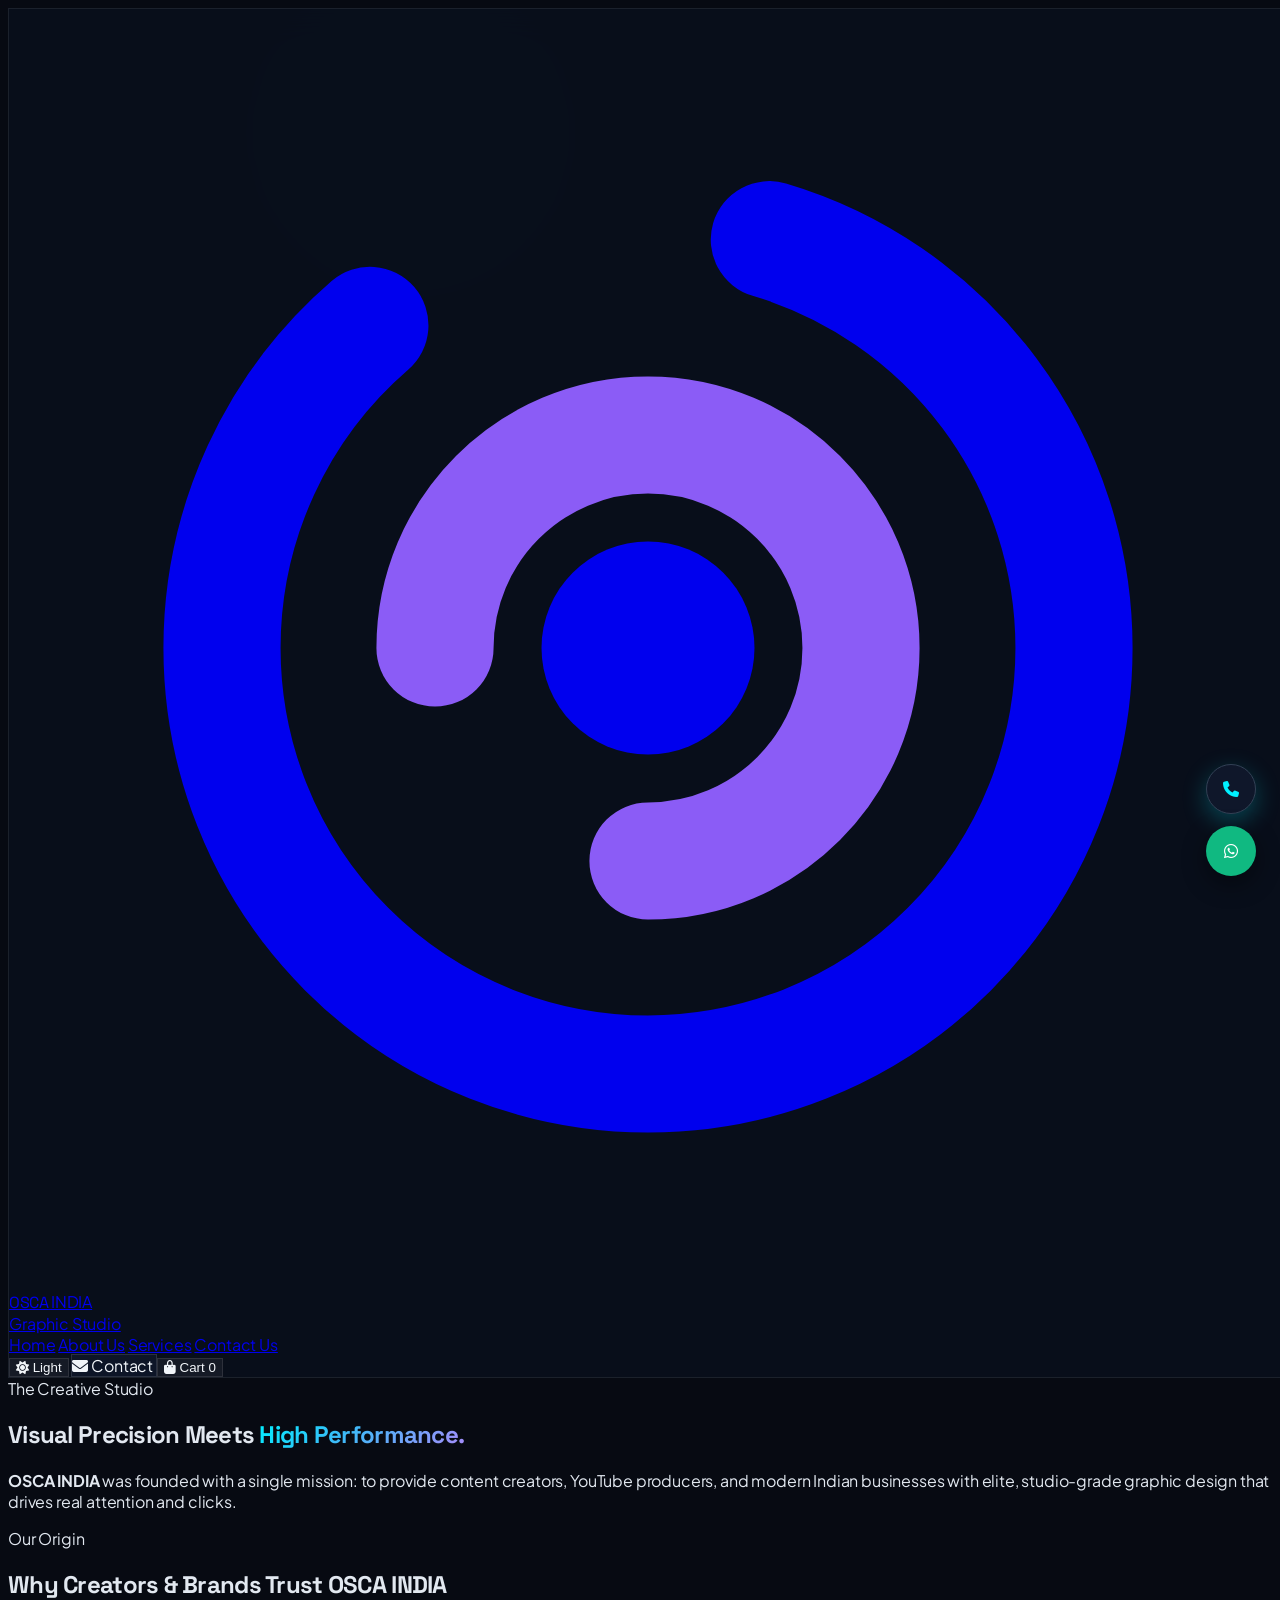
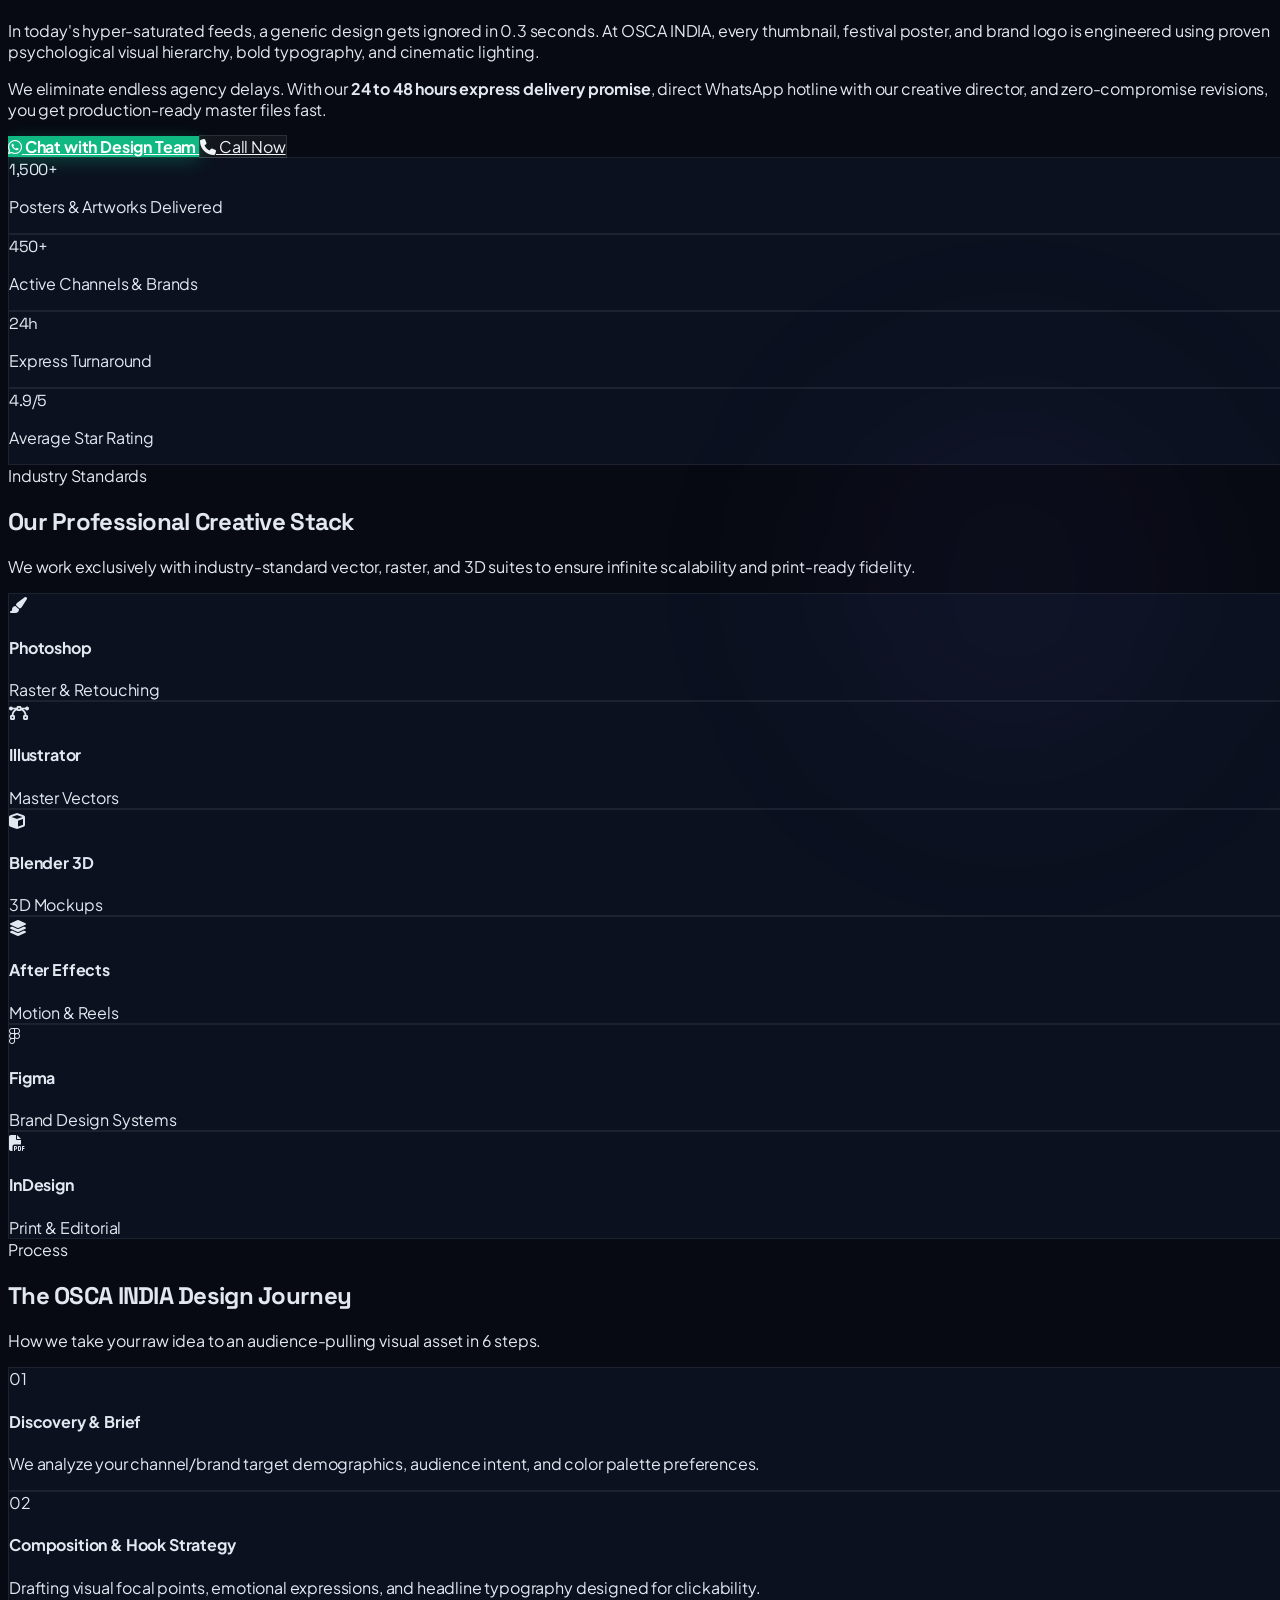
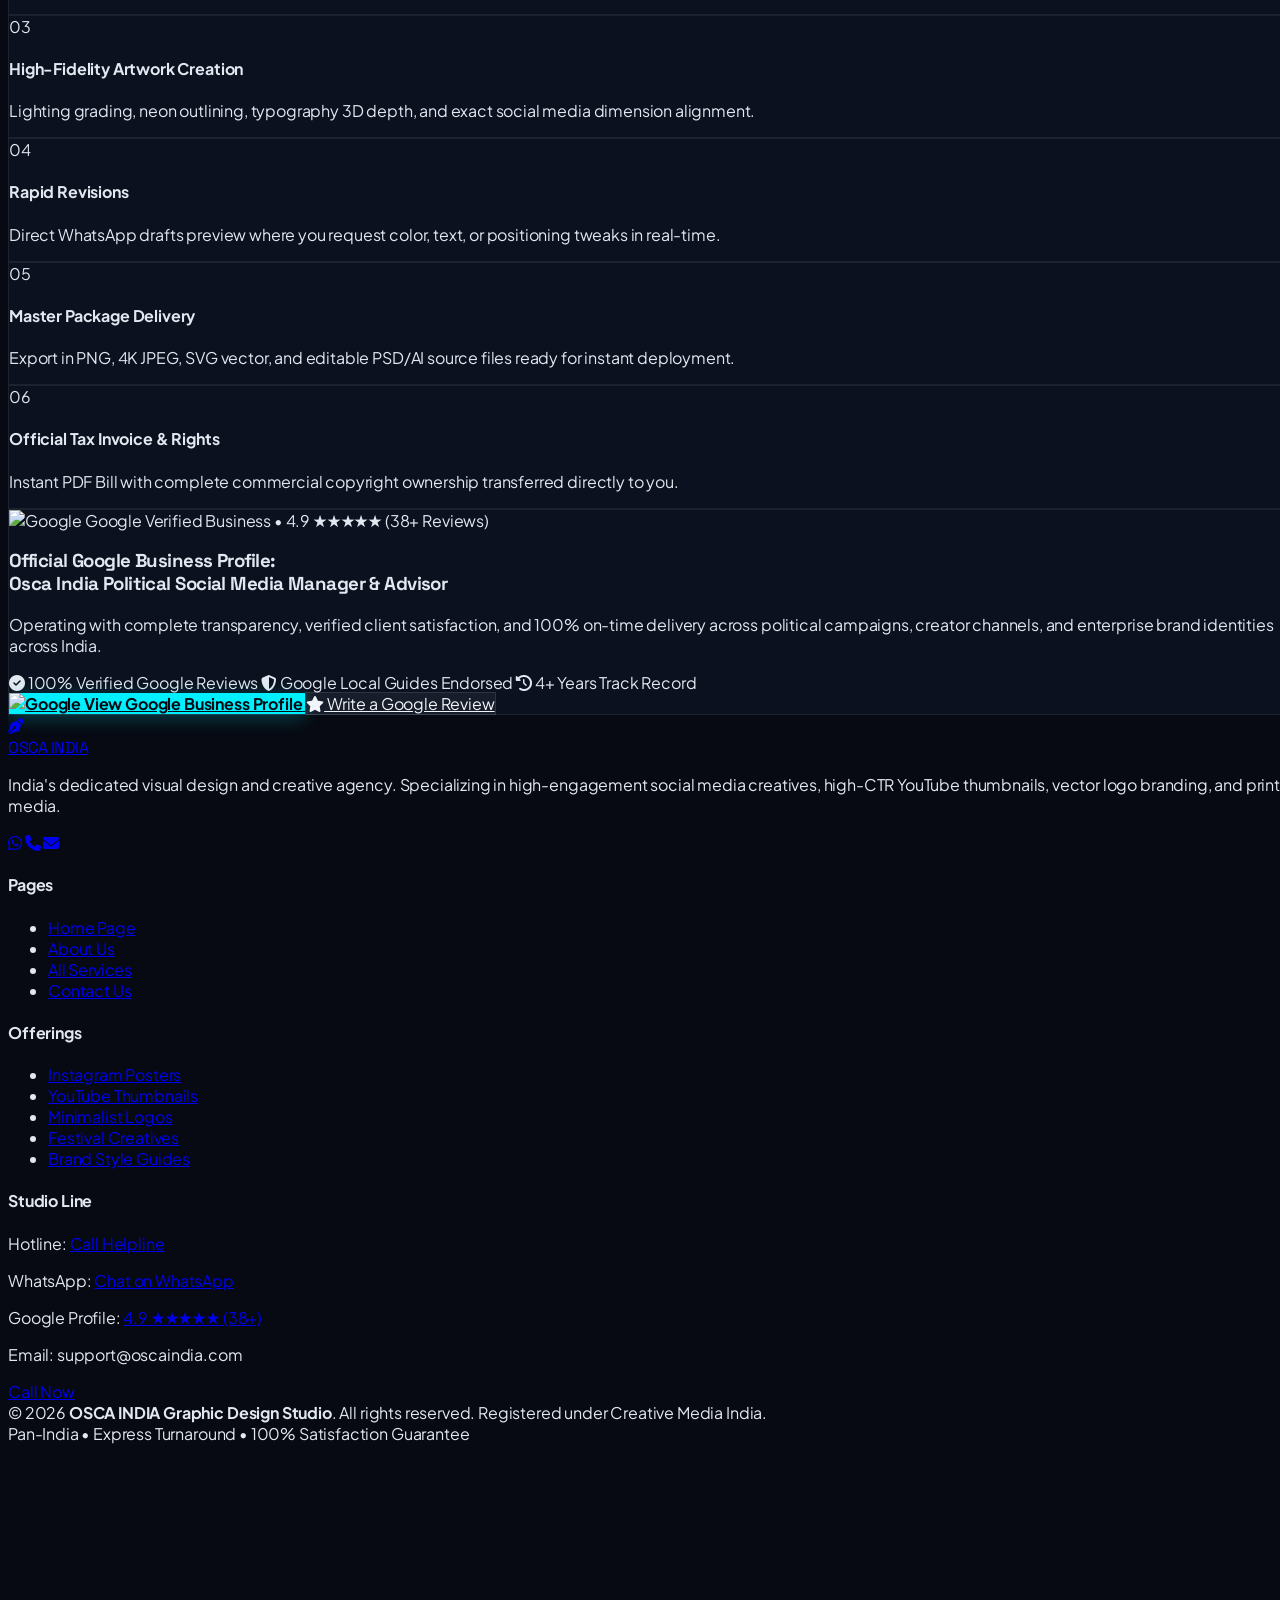
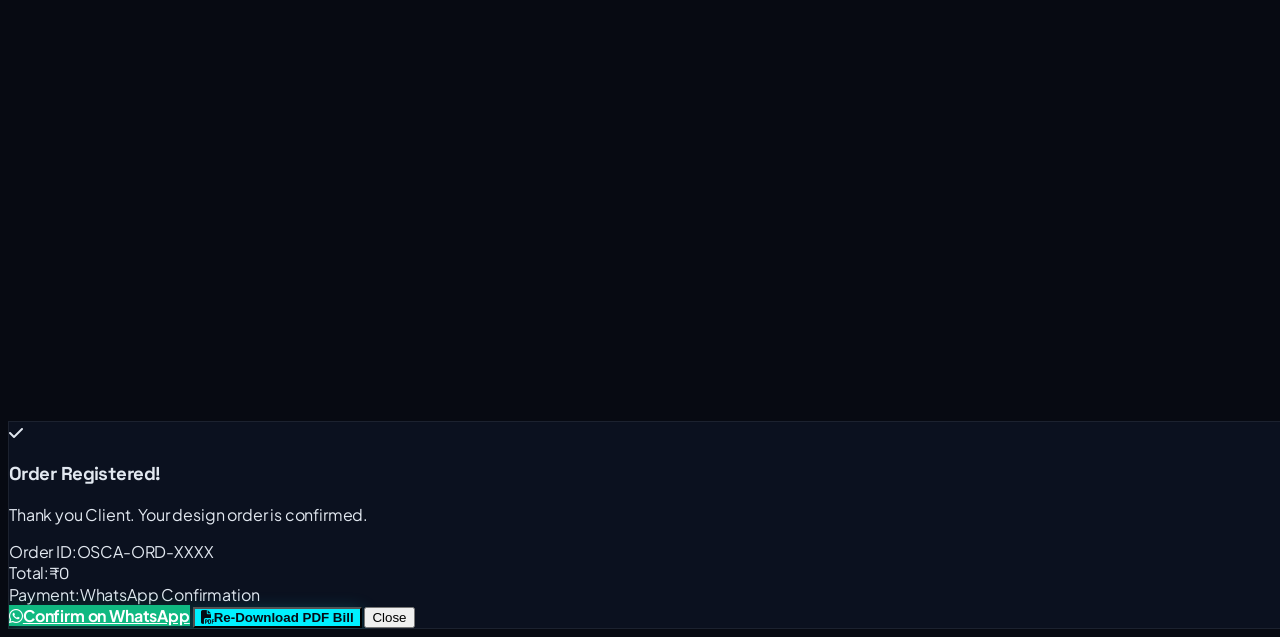
==== about.html @ 0ebef61c "Add files via upload" ====
<!DOCTYPE html>
<html lang="en" class="scroll-smooth">
<head>
  <meta charset="UTF-8" />
  <meta name="viewport" content="width=device-width, initial-scale=1.0" />
  <title>About Us — OSCA INDIA | Visual Arts & Graphic Design Studio</title>
  <meta name="description" content="Learn about OSCA INDIA - India's premier graphic design studio crafting social media posters, viral thumbnails, and logos for creators and enterprises." />

  <!-- Tailwind CSS CDN -->
  <script>
    const _origWarn = console.warn;
    console.warn = (...args) => {
      if (args[0] && typeof args[0] === "string" && args[0].includes("cdn.tailwindcss.com")) return;
      _origWarn.apply(console, args);
    };
  </script>
  <script src="https://cdn.tailwindcss.com"></script>
  <script>
    tailwind.config = {
      darkMode: 'class',
      theme: {
        extend: {
          colors: {
            brand: {
              cyan: '#00f0ff',
              purple: '#8b5cf6',
              deep: '#080c14',
              surface: '#0f1626',
            }
          }
        }
      }
    }
  </script>

  <!-- Google Fonts & Font Awesome 6 -->
  <link rel="preconnect" href="https://fonts.googleapis.com">
  <link rel="preconnect" href="https://fonts.gstatic.com" crossorigin>
  <link href="https://fonts.googleapis.com/css2?family=Plus+Jakarta+Sans:wght@300;400;500;600;700;800&family=Space+Grotesk:wght@500;600;700;800&display=swap" rel="stylesheet">
  <link rel="stylesheet" href="https://cdnjs.cloudflare.com/ajax/libs/font-awesome/6.5.1/css/all.min.css" />

  <!-- jsPDF & AutoTable -->
  <script src="https://cdnjs.cloudflare.com/ajax/libs/jspdf/2.5.1/jspdf.umd.min.js"></script>
  <script src="https://cdnjs.cloudflare.com/ajax/libs/jspdf-autotable/3.8.2/jspdf.plugin.autotable.min.js"></script>

  <!-- Canvas Confetti -->
  <script src="https://cdn.jsdelivr.net/npm/canvas-confetti@1.9.2/dist/confetti.browser.min.js"></script>

  <!-- Custom CSS -->
  <link rel="stylesheet" href="style.css" />
  <link rel="icon" type="image/svg+xml" href="favicon.svg" />

  <!-- Immediate Theme Loader (Zero Flicker) -->
  <script>
    (function () {
      try {
        const params = new URLSearchParams(window.location.search);
        const queryTheme = params.get("theme");
        if (queryTheme === "light" || queryTheme === "dark") {
          localStorage.setItem("osca_theme", queryTheme);
        }
        const theme = localStorage.getItem("osca_theme") || "dark";
        if (theme === "light") document.documentElement.classList.add("light");
        else document.documentElement.classList.add("dark");
      } catch (e) {}
    })();
  </script>
</head>

<body class="bg-[#080c14] text-slate-100 antialiased selection:bg-cyan-500 selection:text-black relative min-h-screen flex flex-col justify-between pb-36 xl:pb-0">

  <!-- Ambient Background Lighting (Enclosed to prevent horizontal scroll) -->
  <div class="fixed inset-0 overflow-hidden pointer-events-none z-0">
    <div class="ambient-glow-1"></div>
    <div class="ambient-glow-2"></div>
  </div>

  <!-- Toast Notification Container -->
  <div id="toast-container"></div>

  <!-- ======================================================== -->
  <!-- NAVIGATION BAR                                           -->
  <!-- ======================================================== -->
  <header class="sticky top-0 z-50 glass-clean border-b border-slate-800/80">
    <div class="max-w-7xl mx-auto px-4 sm:px-6 lg:px-8 h-20 flex items-center justify-between">
      
      <a href="index.html" class="flex items-center gap-3 group">
        <div class="w-11 h-11 rounded-xl bg-gradient-to-tr from-cyan-400 via-sky-500 to-purple-600 p-[2px] shadow-lg shadow-cyan-500/20 group-hover:scale-105 transition-transform">
          <div class="logo-box-inner w-full h-full bg-[#080c14] rounded-[10px] flex items-center justify-center">
            <svg class="w-6 h-6 text-cyan-400" viewBox="0 0 24 24" fill="none" xmlns="http://www.w3.org/2000/svg">
              <circle cx="12" cy="12" r="8" stroke="currentColor" stroke-width="2.2" stroke-linecap="round" stroke-dasharray="32 8" />
              <path d="M8 12C8 9.79086 9.79086 8 12 8C14.2091 8 16 9.79086 16 12C16 14.2091 14.2091 16 12 16" stroke="#8b5cf6" stroke-width="2.2" stroke-linecap="round" />
              <circle cx="12" cy="12" r="2" fill="currentColor" />
            </svg>
          </div>
        </div>

        <div>
          <div class="flex items-center gap-1.5 sm:gap-2 leading-none">
            <span class="logo-osca-text text-lg sm:text-2xl font-black font-display tracking-tight text-white">OSCA</span>
            <span class="px-1.5 sm:px-2 py-0.5 rounded text-[10px] sm:text-[11px] font-extrabold tracking-wider bg-cyan-400/15 text-cyan-400 border border-cyan-400/30">INDIA</span>
          </div>
          <span class="text-[9px] sm:text-[10px] uppercase font-bold text-slate-400 tracking-wider block mt-0.5 sm:mt-1">Graphic Studio</span>
        </div>
      </a>

      <!-- Individual Pages Navigation Links (Visible on Large Desktops > 12") -->
      <nav class="hidden xl:flex items-center gap-8 text-sm font-semibold text-slate-300">
        <a href="index.html" class="hover:text-cyan-400 transition-colors">Home</a>
        <a href="about.html" class="text-cyan-400 border-b-2 border-cyan-400 pb-1">About Us</a>
        <a href="services.html" class="hover:text-cyan-400 transition-colors">Services</a>
        <a href="contact.html" class="hover:text-cyan-400 transition-colors">Contact Us</a>
      </nav>

      <!-- Right Header Actions (Mode Change & Contact on Mobile/Tablet | Cart on Desktop) -->
      <div class="flex items-center gap-2 sm:gap-3">
        <!-- Theme Toggle (Mode Change) Button -->
        <button 
          type="button" 
          onclick="toggleTheme()" 
          class="theme-toggle-btn h-10 px-3 sm:px-3.5 rounded-xl btn-secondary-action flex items-center justify-center gap-2 transition-all text-xs font-semibold"
          title="Switch Theme"
          aria-label="Switch Theme"
        >
          <i class="theme-icon fa-solid fa-sun text-amber-400 text-sm"></i>
          <span class="theme-label hidden xl:inline text-slate-300">Light</span>
        </button>

        <!-- Contact Button (Swapped in place of Cart for Mobile & Tablets up to 12") -->
        <a 
          href="contact.html" 
          class="header-contact-btn flex xl:hidden h-10 px-3 sm:px-3.5 rounded-xl btn-secondary-action items-center justify-center gap-1.5 text-xs font-semibold"
          title="Contact Studio"
          aria-label="Contact Studio"
        >
          <i class="fa-solid fa-envelope text-cyan-400 text-sm"></i>
          <span>Contact</span>
        </a>

        <!-- Cart Button (Visible on Large Desktop Screens > 12") -->
        <button 
          class="btn-open-cart relative h-10 px-3.5 sm:px-4 rounded-xl btn-secondary-action hidden xl:flex items-center justify-center gap-2" 
          title="Open Shopping Cart"
          aria-label="Shopping Cart"
        >
          <i class="fa-solid fa-bag-shopping text-cyan-400 text-sm"></i>
          <span class="text-xs font-semibold">Cart</span>
          <span class="cart-count-badge hidden absolute -top-1 -right-1 w-5 h-5 rounded-full bg-cyan-400 text-slate-950 text-[10px] font-black flex items-center justify-center shadow-md">0</span>
        </button>
      </div>

    </div>
  </header>

  <!-- ======================================================== -->
  <!-- ABOUT US HERO                                            -->
  <!-- ======================================================== -->
  <main class="flex-grow">
    <section class="py-16 sm:py-24 relative z-10 border-b border-slate-900/80">
      <div class="max-w-5xl mx-auto px-4 sm:px-6 lg:px-8 text-center space-y-6">
        <span class="px-3 py-1 rounded-full text-xs font-bold bg-cyan-400/10 text-cyan-400 border border-cyan-400/20 uppercase tracking-wider">
          The Creative Studio
        </span>
        <h1 class="text-4xl sm:text-6xl font-black font-display text-white tracking-tight leading-tight">
          Visual Precision Meets <span class="gradient-accent-text">High Performance.</span>
        </h1>
        <p class="text-base sm:text-lg text-slate-300 max-w-3xl mx-auto leading-relaxed">
          <strong>OSCA INDIA</strong> was founded with a single mission: to provide content creators, YouTube producers, and modern Indian businesses with elite, studio-grade graphic design that drives real attention and clicks.
        </p>
      </div>
    </section>

    <!-- Company Story & Numbers -->
    <section class="py-20 bg-[#060910] relative z-10">
      <div class="max-w-6xl mx-auto px-4 sm:px-6 lg:px-8">
        
        <div class="grid grid-cols-1 md:grid-cols-2 gap-12 items-center">
          <div class="space-y-5">
            <span class="text-xs font-bold uppercase tracking-wider text-purple-400">Our Origin</span>
            <h2 class="text-3xl sm:text-4xl font-extrabold font-display text-white">
              Why Creators &amp; Brands Trust OSCA INDIA
            </h2>
            <p class="text-sm text-slate-300 leading-relaxed">
              In today's hyper-saturated feeds, a generic design gets ignored in 0.3 seconds. At OSCA INDIA, every thumbnail, festival poster, and brand logo is engineered using proven psychological visual hierarchy, bold typography, and cinematic lighting.
            </p>
            <p class="text-sm text-slate-400 leading-relaxed">
              We eliminate endless agency delays. With our <strong>24 to 48 hours express delivery promise</strong>, direct WhatsApp hotline with our creative director, and zero-compromise revisions, you get production-ready master files fast.
            </p>
            
            <div class="pt-3 flex gap-4">
              <a href="https://wa.me/916200177076?text=Hi%20OSCA%20India%2C%20I%20want%20to%20discuss%20a%20project." target="_blank" class="btn-whatsapp-action px-5 py-3 rounded-xl text-xs font-bold flex items-center gap-2">
                <i class="fa-brands fa-whatsapp text-base"></i>
                <span>Chat with Design Team</span>
              </a>
              <a href="tel:+916200177076" class="btn-secondary-action px-5 py-3 rounded-xl text-xs font-semibold flex items-center gap-2">
                <i class="fa-solid fa-phone text-cyan-400"></i>
                <span>Call Now</span>
              </a>
            </div>
          </div>

          <div class="grid grid-cols-2 gap-4">
            <div class="glass-card p-6 rounded-2xl border border-slate-800 text-center space-y-1">
              <span class="text-3xl sm:text-4xl font-black text-cyan-400 font-display">1,500+</span>
              <p class="text-xs text-slate-400 font-medium">Posters &amp; Artworks Delivered</p>
            </div>
            <div class="glass-card p-6 rounded-2xl border border-slate-800 text-center space-y-1">
              <span class="text-3xl sm:text-4xl font-black text-purple-400 font-display">450+</span>
              <p class="text-xs text-slate-400 font-medium">Active Channels &amp; Brands</p>
            </div>
            <div class="glass-card p-6 rounded-2xl border border-slate-800 text-center space-y-1">
              <span class="text-3xl sm:text-4xl font-black text-emerald-400 font-display">24h</span>
              <p class="text-xs text-slate-400 font-medium">Express Turnaround</p>
            </div>
            <div class="glass-card p-6 rounded-2xl border border-slate-800 text-center space-y-1">
              <span class="text-3xl sm:text-4xl font-black text-amber-400 font-display">4.9/5</span>
              <p class="text-xs text-slate-400 font-medium">Average Star Rating</p>
            </div>
          </div>
        </div>

      </div>
    </section>

    <!-- Professional Toolkit -->
    <section class="py-20 border-t border-slate-900/80 relative z-10">
      <div class="max-w-6xl mx-auto px-4 sm:px-6 lg:px-8">
        
        <div class="text-center max-w-2xl mx-auto space-y-3 mb-12">
          <span class="text-xs font-bold uppercase tracking-wider text-cyan-400">Industry Standards</span>
          <h2 class="text-3xl sm:text-4xl font-extrabold font-display text-white">
            Our Professional Creative Stack
          </h2>
          <p class="text-slate-400 text-xs sm:text-sm">
            We work exclusively with industry-standard vector, raster, and 3D suites to ensure infinite scalability and print-ready fidelity.
          </p>
        </div>

        <div class="grid grid-cols-2 sm:grid-cols-3 lg:grid-cols-6 gap-4">
          <div class="glass-card p-5 rounded-2xl border border-slate-800 text-center space-y-2">
            <i class="fa-solid fa-paintbrush text-2xl text-cyan-400"></i>
            <h4 class="text-xs font-bold text-white">Photoshop</h4>
            <span class="text-[10px] text-slate-400 block">Raster &amp; Retouching</span>
          </div>
          <div class="glass-card p-5 rounded-2xl border border-slate-800 text-center space-y-2">
            <i class="fa-solid fa-bezier-curve text-2xl text-amber-400"></i>
            <h4 class="text-xs font-bold text-white">Illustrator</h4>
            <span class="text-[10px] text-slate-400 block">Master Vectors</span>
          </div>
          <div class="glass-card p-5 rounded-2xl border border-slate-800 text-center space-y-2">
            <i class="fa-solid fa-cube text-2xl text-purple-400"></i>
            <h4 class="text-xs font-bold text-white">Blender 3D</h4>
            <span class="text-[10px] text-slate-400 block">3D Mockups</span>
          </div>
          <div class="glass-card p-5 rounded-2xl border border-slate-800 text-center space-y-2">
            <i class="fa-solid fa-layer-group text-2xl text-pink-400"></i>
            <h4 class="text-xs font-bold text-white">After Effects</h4>
            <span class="text-[10px] text-slate-400 block">Motion &amp; Reels</span>
          </div>
          <div class="glass-card p-5 rounded-2xl border border-slate-800 text-center space-y-2">
            <i class="fa-brands fa-figma text-2xl text-emerald-400"></i>
            <h4 class="text-xs font-bold text-white">Figma</h4>
            <span class="text-[10px] text-slate-400 block">Brand Design Systems</span>
          </div>
          <div class="glass-card p-5 rounded-2xl border border-slate-800 text-center space-y-2">
            <i class="fa-solid fa-file-pdf text-2xl text-red-400"></i>
            <h4 class="text-xs font-bold text-white">InDesign</h4>
            <span class="text-[10px] text-slate-400 block">Print &amp; Editorial</span>
          </div>
        </div>

      </div>
    </section>

    <!-- 6-Step Workflow -->
    <section class="py-20 bg-[#060910] border-t border-slate-900/80 relative z-10">
      <div class="max-w-6xl mx-auto px-4 sm:px-6 lg:px-8">
        
        <div class="text-center max-w-2xl mx-auto space-y-3 mb-14">
          <span class="text-xs font-bold uppercase tracking-wider text-purple-400">Process</span>
          <h2 class="text-3xl sm:text-4xl font-extrabold font-display text-white">
            The OSCA INDIA Design Journey
          </h2>
          <p class="text-slate-400 text-xs sm:text-sm">
            How we take your raw idea to an audience-pulling visual asset in 6 steps.
          </p>
        </div>

        <div class="grid grid-cols-1 md:grid-cols-3 gap-6">
          <div class="glass-card p-6 rounded-2xl border border-slate-800 space-y-3">
            <span class="w-8 h-8 rounded-lg bg-cyan-400/10 text-cyan-400 font-bold flex items-center justify-center text-xs">01</span>
            <h4 class="text-sm font-bold text-white">Discovery &amp; Brief</h4>
            <p class="text-xs text-slate-400 leading-relaxed">We analyze your channel/brand target demographics, audience intent, and color palette preferences.</p>
          </div>
          <div class="glass-card p-6 rounded-2xl border border-slate-800 space-y-3">
            <span class="w-8 h-8 rounded-lg bg-cyan-400/10 text-cyan-400 font-bold flex items-center justify-center text-xs">02</span>
            <h4 class="text-sm font-bold text-white">Composition &amp; Hook Strategy</h4>
            <p class="text-xs text-slate-400 leading-relaxed">Drafting visual focal points, emotional expressions, and headline typography designed for clickability.</p>
          </div>
          <div class="glass-card p-6 rounded-2xl border border-slate-800 space-y-3">
            <span class="w-8 h-8 rounded-lg bg-cyan-400/10 text-cyan-400 font-bold flex items-center justify-center text-xs">03</span>
            <h4 class="text-sm font-bold text-white">High-Fidelity Artwork Creation</h4>
            <p class="text-xs text-slate-400 leading-relaxed">Lighting grading, neon outlining, typography 3D depth, and exact social media dimension alignment.</p>
          </div>
          <div class="glass-card p-6 rounded-2xl border border-slate-800 space-y-3">
            <span class="w-8 h-8 rounded-lg bg-purple-400/10 text-purple-400 font-bold flex items-center justify-center text-xs">04</span>
            <h4 class="text-sm font-bold text-white">Rapid Revisions</h4>
            <p class="text-xs text-slate-400 leading-relaxed">Direct WhatsApp drafts preview where you request color, text, or positioning tweaks in real-time.</p>
          </div>
          <div class="glass-card p-6 rounded-2xl border border-slate-800 space-y-3">
            <span class="w-8 h-8 rounded-lg bg-purple-400/10 text-purple-400 font-bold flex items-center justify-center text-xs">05</span>
            <h4 class="text-sm font-bold text-white">Master Package Delivery</h4>
            <p class="text-xs text-slate-400 leading-relaxed">Export in PNG, 4K JPEG, SVG vector, and editable PSD/AI source files ready for instant deployment.</p>
          </div>
          <div class="glass-card p-6 rounded-2xl border border-slate-800 space-y-3">
            <span class="w-8 h-8 rounded-lg bg-purple-400/10 text-purple-400 font-bold flex items-center justify-center text-xs">06</span>
            <h4 class="text-sm font-bold text-white">Official Tax Invoice &amp; Rights</h4>
            <p class="text-xs text-slate-400 leading-relaxed">Instant PDF Bill with complete commercial copyright ownership transferred directly to you.</p>
          </div>
        </div>

      </div>
    </section>

    <!-- Google Verified Business & Client Trust Section -->
    <section class="py-16 bg-[#080d19] border-t border-slate-900/80 relative z-10">
      <div class="max-w-6xl mx-auto px-4 sm:px-6 lg:px-8">
        <div class="glass-card p-8 sm:p-12 rounded-3xl border border-slate-800 relative overflow-hidden">
          <div class="grid grid-cols-1 lg:grid-cols-12 gap-8 items-center">
            
            <div class="lg:col-span-8 space-y-4">
              <div class="inline-flex items-center gap-2 px-3.5 py-1.5 rounded-full bg-slate-900 border border-slate-700 text-xs font-semibold text-slate-300">
                <img src="https://upload.wikimedia.org/wikipedia/commons/c/c1/Google_%22G%22_logo.svg" alt="Google" class="w-4 h-4" />
                <span>Google Verified Business &bull; 4.9 &starf;&starf;&starf;&starf;&starf; (38+ Reviews)</span>
              </div>
              <h3 class="text-2xl sm:text-3xl font-extrabold font-display text-white">
                Official Google Business Profile: <br />
                <span class="text-cyan-400">Osca India Political Social Media Manager &amp; Advisor</span>
              </h3>
              <p class="text-xs sm:text-sm text-slate-300 leading-relaxed">
                Operating with complete transparency, verified client satisfaction, and 100% on-time delivery across political campaigns, creator channels, and enterprise brand identities across India.
              </p>
              <div class="flex flex-wrap items-center gap-4 text-xs text-slate-400 pt-1">
                <span class="flex items-center gap-1.5 text-emerald-400 font-semibold">
                  <i class="fa-solid fa-circle-check"></i> 100% Verified Google Reviews
                </span>
                <span class="flex items-center gap-1.5 text-amber-400 font-semibold">
                  <i class="fa-solid fa-shield-halved"></i> Google Local Guides Endorsed
                </span>
                <span class="flex items-center gap-1.5 text-cyan-400 font-semibold">
                  <i class="fa-solid fa-clock-rotate-left"></i> 4+ Years Track Record
                </span>
              </div>
            </div>

            <div class="lg:col-span-4 flex flex-col sm:flex-row lg:flex-col gap-3 justify-center">
              <a 
                href="https://share.google/KetARk5s5CUDVXaoO" 
                target="_blank" 
                class="w-full py-3.5 px-4 rounded-xl text-xs font-bold btn-primary-action text-center flex items-center justify-center gap-2"
              >
                <img src="https://upload.wikimedia.org/wikipedia/commons/c/c1/Google_%22G%22_logo.svg" alt="Google" class="w-4 h-4" />
                <span>View Google Business Profile</span>
              </a>
              <a 
                href="https://share.google/KetARk5s5CUDVXaoO" 
                target="_blank" 
                class="w-full py-3.5 px-4 rounded-xl text-xs font-semibold btn-secondary-action text-center flex items-center justify-center gap-2"
              >
                <i class="fa-solid fa-star text-amber-400"></i>
                <span>Write a Google Review</span>
              </a>
            </div>

          </div>
        </div>
      </div>
    </section>
  </main>

  <!-- ======================================================== -->
  <!-- FOOTER                                                   -->
  <!-- ======================================================== -->
  <footer class="border-t border-slate-800/80 bg-[#050810] pt-12 sm:pt-16 pb-36 xl:pb-12 relative z-20">
    <div class="max-w-7xl mx-auto px-4 sm:px-6 lg:px-8">
      
      <div class="grid grid-cols-1 sm:grid-cols-2 lg:grid-cols-5 gap-8 sm:gap-10 pb-10 border-b border-slate-800/60">
        <div class="sm:col-span-2 lg:col-span-2 space-y-4">
          <a href="index.html" class="flex items-center gap-2.5">
            <div class="w-9 h-9 rounded-xl bg-gradient-to-tr from-cyan-400 via-sky-500 to-purple-600 flex items-center justify-center font-black text-black">
              <i class="fa-solid fa-pen-nib text-slate-950"></i>
            </div>
            <span class="text-xl font-black font-display tracking-tight text-white">OSCA <span class="text-cyan-400">INDIA</span></span>
          </a>
          <p class="text-xs text-slate-400 leading-relaxed max-w-sm">
            India's dedicated visual design and creative agency. Specializing in high-engagement social media creatives, high-CTR YouTube thumbnails, vector logo branding, and print media.
          </p>
          <div class="flex items-center gap-3 text-slate-400 text-sm pt-1">
            <a href="https://wa.me/916200177076" target="_blank" class="w-8 h-8 rounded-lg bg-slate-900 border border-slate-800 flex items-center justify-center hover:text-emerald-400 transition-colors" title="WhatsApp"><i class="fa-brands fa-whatsapp"></i></a>
            <a href="tel:+916200177076" class="w-8 h-8 rounded-lg bg-slate-900 border border-slate-800 flex items-center justify-center hover:text-cyan-400 transition-colors" title="Call"><i class="fa-solid fa-phone"></i></a>
            <a href="mailto:support@oscaindia.com" class="w-8 h-8 rounded-lg bg-slate-900 border border-slate-800 flex items-center justify-center hover:text-white transition-colors" title="Email"><i class="fa-solid fa-envelope"></i></a>
          </div>
        </div>

        <div class="space-y-3">
          <h4 class="text-xs font-bold uppercase tracking-wider text-white">Pages</h4>
          <ul class="space-y-2 text-xs text-slate-400">
            <li><a href="index.html" class="hover:text-cyan-400 transition-colors">Home Page</a></li>
            <li><a href="about.html" class="text-cyan-400 font-semibold">About Us</a></li>
            <li><a href="services.html" class="hover:text-cyan-400 transition-colors">All Services</a></li>
            <li><a href="contact.html" class="hover:text-cyan-400 transition-colors">Contact Us</a></li>
          </ul>
        </div>

        <div class="space-y-3">
          <h4 class="text-xs font-bold uppercase tracking-wider text-white">Offerings</h4>
          <ul class="space-y-2 text-xs text-slate-400">
            <li><a href="services.html" class="hover:text-cyan-400 transition-colors">Instagram Posters</a></li>
            <li><a href="services.html" class="hover:text-cyan-400 transition-colors">YouTube Thumbnails</a></li>
            <li><a href="services.html" class="hover:text-cyan-400 transition-colors">Minimalist Logos</a></li>
            <li><a href="services.html" class="hover:text-cyan-400 transition-colors">Festival Creatives</a></li>
            <li><a href="services.html" class="hover:text-cyan-400 transition-colors">Brand Style Guides</a></li>
          </ul>
        </div>

        <div class="sm:col-span-2 lg:col-span-1 space-y-3">
          <h4 class="text-xs font-bold uppercase tracking-wider text-white">Studio Line</h4>
          <div class="text-xs text-slate-400 space-y-1.5">
            <p>Hotline: <a href="tel:+916200177076" class="text-white font-bold hover:text-cyan-400">Call Helpline</a></p>
            <p>WhatsApp: <a href="https://wa.me/916200177076" target="_blank" class="text-emerald-400 font-bold hover:underline">Chat on WhatsApp</a></p>
            <p>Google Profile: <a href="https://share.google/KetARk5s5CUDVXaoO" target="_blank" class="text-amber-400 font-bold hover:underline">4.9 ★★★★★ (38+)</a></p>
            <p>Email: <span class="text-white">support@oscaindia.com</span></p>
          </div>
          <a href="tel:+916200177076" class="inline-block mt-2 px-3.5 py-1.5 rounded-lg text-[11px] font-bold bg-cyan-400 text-slate-950 hover:bg-cyan-300 transition-colors">Call Now</a>
        </div>
      </div>

      <div class="mt-8 flex flex-col sm:flex-row items-center justify-between gap-4 text-xs text-slate-500">
        <div>&copy; 2026 <strong class="text-slate-300">OSCA INDIA Graphic Design Studio</strong>. All rights reserved. Registered under Creative Media India.</div>
        <div class="flex items-center gap-4 text-[11px]">
          <span>Pan-India &bull; Express Turnaround</span>
          <span>&bull;</span>
          <span>100% Satisfaction Guarantee</span>
        </div>
      </div>
    </div>
  </footer>

  <!-- Cart Drawer Component -->
  <div id="cart-backdrop" class="drawer-backdrop fixed inset-0 bg-slate-950/80 backdrop-blur-sm z-[900] opacity-0 pointer-events-none"></div>
  <div id="cart-drawer" class="drawer-panel fixed top-0 right-0 bottom-0 w-full sm:w-[440px] bg-[#090d16] border-l border-slate-800 z-[950] translate-x-full flex flex-col shadow-2xl overflow-hidden">
    <div class="p-4 border-b border-slate-800 flex items-center justify-between bg-slate-900/50">
      <div class="flex items-center gap-2">
        <i class="fa-solid fa-bag-shopping text-cyan-400"></i>
        <h3 class="text-sm font-bold text-white">Your Design Cart (OSCA INDIA)</h3>
      </div>
      <div class="flex items-center gap-2">
        <button 
          type="button"
          onclick="App.clearCart()" 
          class="px-2.5 py-1 rounded-lg text-[11px] font-bold text-slate-400 hover:text-red-400 hover:bg-slate-800 transition-colors flex items-center gap-1.5"
          title="Reset Cart"
        >
          <i class="fa-solid fa-rotate-left text-xs"></i>
          <span>Reset</span>
        </button>
        <button id="btn-close-cart" class="w-8 h-8 rounded-lg bg-slate-800 hover:bg-slate-700 text-slate-400 hover:text-white flex items-center justify-center"><i class="fa-solid fa-xmark text-sm"></i></button>
      </div>
    </div>
    <div class="flex-1 overflow-y-auto p-4 space-y-4">
      <div id="cart-items-list" class="space-y-2.5"></div>
      <div id="cart-empty-state" class="py-16 text-center space-y-3">
        <i class="fa-solid fa-cart-shopping text-3xl text-slate-600"></i>
        <h4 class="text-sm font-bold text-white">Your cart is empty</h4>
        <p class="text-xs text-slate-400">Add services from our catalog.</p>
        <a href="services.html" class="inline-block mt-2 px-4 py-2 rounded-xl text-xs font-bold btn-primary-action">Browse Services</a>
      </div>
      <div id="cart-footer" class="space-y-4 hidden">
        <div class="flex gap-2">
          <input id="coupon-code" type="text" placeholder="Coupon (e.g. OSCA10)" class="flex-1 bg-slate-900 border border-slate-700 rounded-xl px-3 py-2 text-xs text-white uppercase focus:outline-none focus:border-cyan-400" />
          <button id="btn-apply-coupon" type="button" class="px-4 py-2 rounded-xl text-xs font-bold bg-cyan-400 text-slate-950">Apply</button>
        </div>
        <div class="p-3.5 rounded-2xl bg-slate-900 border border-slate-800 space-y-2.5">
          <h4 class="text-xs font-bold text-white">Client Order Details</h4>
          <div>
            <label class="block text-[10px] text-slate-400 mb-0.5">Your Full Name *</label>
            <input id="client-name" type="text" required placeholder="e.g. Rahul Verma" class="w-full bg-[#080c14] border border-slate-700 rounded-lg px-3 py-1.5 text-xs text-white focus:outline-none focus:border-cyan-400" />
          </div>
          <div>
            <label class="block text-[10px] text-slate-400 mb-0.5">Phone / WhatsApp Number *</label>
            <input id="client-phone" type="tel" required placeholder="e.g. 9876543210" class="w-full bg-[#080c14] border border-slate-700 rounded-lg px-3 py-1.5 text-xs text-white focus:outline-none focus:border-cyan-400" />
          </div>
          <div>
            <label class="block text-[10px] text-slate-400 mb-0.5">Brand / Channel Name</label>
            <input id="client-brand" type="text" placeholder="Company or channel name" class="w-full bg-[#080c14] border border-slate-700 rounded-lg px-3 py-1.5 text-xs text-white focus:outline-none focus:border-cyan-400" />
          </div>
          <div>
            <label class="block text-[10px] text-slate-400 mb-0.5">Project Instructions / Notes</label>
            <textarea id="client-notes" rows="2" placeholder="Design colors, theme, or idea..." class="w-full bg-[#080c14] border border-slate-700 rounded-lg px-3 py-1.5 text-xs text-white focus:outline-none focus:border-cyan-400"></textarea>
          </div>
        </div>
        <div class="p-3.5 rounded-xl bg-slate-900 border border-slate-800 space-y-1.5 text-xs">
          <div class="flex justify-between text-slate-400"><span>Subtotal:</span><span id="cart-subtotal" class="font-bold text-white">₹0</span></div>
          <div id="cart-discount-row" class="flex justify-between text-emerald-400 hidden"><span>Discount:</span><span id="cart-discount" class="font-bold">-₹0</span></div>
          <div class="pt-1.5 border-t border-slate-800 flex justify-between text-sm font-bold text-white"><span>Total Payable:</span><span id="cart-total" class="text-lg font-black text-cyan-400 font-display">₹0</span></div>
        </div>
        <div class="space-y-2">
          <button id="btn-whatsapp-order" type="button" class="w-full py-3 rounded-xl text-xs font-bold btn-whatsapp-action flex items-center justify-center gap-2">
            <i class="fa-brands fa-whatsapp text-base"></i>
            <span>Send Order via WhatsApp</span>
          </button>
          <button id="btn-download-pdf" type="button" class="w-full py-2.5 rounded-xl text-xs font-bold btn-primary-action flex items-center justify-center gap-2">
            <i class="fa-solid fa-file-pdf"></i>
            <span>Download Official PDF Bill</span>
          </button>
        </div>
      </div>
    </div>
  </div>

  <!-- Success Modal -->
  <div id="success-modal" class="fixed inset-0 bg-slate-950/85 backdrop-blur-md z-[1000] hidden items-center justify-center p-4">
    <div class="glass-card p-6 sm:p-8 rounded-3xl border border-cyan-400/30 max-w-md w-full text-center space-y-4">
      <div class="w-12 h-12 rounded-full bg-emerald-400/20 text-emerald-400 mx-auto flex items-center justify-center text-xl"><i class="fa-solid fa-check"></i></div>
      <div>
        <h3 class="text-xl font-bold text-white font-display">Order Registered!</h3>
        <p class="text-xs text-slate-300 mt-1">Thank you <span id="modal-client-name" class="font-bold text-cyan-400">Client</span>. Your design order is confirmed.</p>
      </div>
      <div class="p-3.5 rounded-xl bg-slate-900 border border-slate-800 text-left space-y-1.5 text-xs">
        <div class="flex justify-between"><span class="text-slate-400">Order ID:</span><span id="modal-order-id" class="font-bold text-white font-mono">OSCA-ORD-XXXX</span></div>
        <div class="flex justify-between"><span class="text-slate-400">Total:</span><span id="modal-order-amount" class="font-bold text-cyan-400 font-display">₹0</span></div>
        <div class="flex justify-between"><span class="text-slate-400">Payment:</span><span class="font-bold text-emerald-400">WhatsApp Confirmation</span></div>
      </div>
      <div class="space-y-2">
        <a id="modal-btn-whatsapp" href="#" target="_blank" class="w-full py-2.5 rounded-xl text-xs font-bold btn-whatsapp-action flex items-center justify-center gap-2"><i class="fa-brands fa-whatsapp text-base"></i><span>Confirm on WhatsApp</span></a>
        <button id="modal-btn-download-pdf" type="button" class="w-full py-2.5 rounded-xl text-xs font-bold btn-primary-action flex items-center justify-center gap-2"><i class="fa-solid fa-file-pdf"></i><span>Re-Download PDF Bill</span></button>
        <button onclick="document.getElementById('success-modal').classList.add('hidden'); document.getElementById('success-modal').classList.remove('flex');" class="w-full py-1.5 text-xs text-slate-400 hover:text-white">Close</button>
      </div>
    </div>
  </div>

  <!-- ======================================================== -->
  <!-- MOBILE & TABLET BOTTOM NAVIGATION DOCK (UP TO 12 INCH)   -->
  <!-- ======================================================== -->
  <nav class="mobile-bottom-nav xl:hidden" aria-label="Mobile and Tablet Bottom Navigation">
    <a href="index.html" class="mobile-nav-item" id="mob-nav-home">
      <i class="fa-solid fa-house"></i>
      <span>Home</span>
    </a>
    <a href="services.html" class="mobile-nav-item" id="mob-nav-services">
      <i class="fa-solid fa-layer-group"></i>
      <span>Services</span>
    </a>
    <a href="index.html#google-reviews" class="mobile-nav-item" id="mob-nav-reviews">
      <img src="https://upload.wikimedia.org/wikipedia/commons/c/c1/Google_%22G%22_logo.svg" alt="Google" class="w-4 h-4" />
      <span>4.9 ★</span>
    </a>
    <a href="about.html" class="mobile-nav-item active" id="mob-nav-about">
      <i class="fa-solid fa-circle-info"></i>
      <span>About</span>
    </a>
    <!-- Add to Cart (Placed in Bottom Nav in place of Contact) -->
    <button 
      type="button" 
      class="btn-open-cart mobile-nav-item relative bg-transparent border-0 cursor-pointer" 
      id="mob-nav-cart" 
      aria-label="Open Cart" 
      title="View Cart"
    >
      <div class="relative flex items-center justify-center">
        <i class="fa-solid fa-cart-shopping text-base text-cyan-400"></i>
        <span class="cart-count-badge hidden absolute -top-1.5 -right-2.5 w-4 h-4 rounded-full bg-cyan-400 text-slate-950 text-[9px] font-black flex items-center justify-center shadow-md">0</span>
      </div>
      <span>Cart</span>
    </button>
  </nav>

  <!-- Floating Action Buttons (Docked Directly Above Mobile Bottom Nav) -->
  <div class="floating-actions" aria-label="Quick Contact Actions">
    <a href="tel:+916200177076" class="floating-btn floating-btn-call" title="Direct Call" aria-label="Call Studio"><i class="fa-solid fa-phone text-base"></i></a>
    <a href="https://wa.me/916200177076?text=Hi%20OSCA%20India%2C%20I%20want%20to%20order%20graphic%20designs." target="_blank" class="floating-btn btn-whatsapp-action" title="Chat on WhatsApp" aria-label="Chat on WhatsApp"><i class="fa-brands fa-whatsapp text-2xl"></i></a>
  </div>

  <script src="invoice.js"></script>
  <script src="app.js"></script>
</body>
</html>
---- style.css ----
/* OSCA INDIA - Elite Graphic Design & Visual Media Studio */
@import url("https://fonts.googleapis.com/css2?family=Plus+Jakarta+Sans:wght@300;400;500;600;700;800&family=Space+Grotesk:wght@500;600;700;800&display=swap");

:root {
  --font-display:
    "Space Grotesk", -apple-system, BlinkMacSystemFont, sans-serif;
  --font-body:
    "Plus Jakarta Sans", -apple-system, BlinkMacSystemFont, sans-serif;

  --primary-cyan: #00f0ff;
  --primary-glow: rgba(0, 240, 255, 0.25);
  --accent-purple: #8b5cf6;
  --accent-emerald: #10b981;
  --bg-deep: #070a12;
  --bg-surface: #0e1526;
  --border-subtle: rgba(255, 255, 255, 0.08);
}

* {
  box-sizing: border-box;
}

html {
  overflow-x: hidden !important;
  width: 100% !important;
  max-width: 100vw !important;
}

body {
  font-family: var(--font-body);
  background-color: var(--bg-deep);
  color: #e2e8f0;
  overflow-x: hidden !important;
  width: 100% !important;
  max-width: 100vw !important;
  position: relative;
  letter-spacing: -0.01em;
}

h1,
h2,
h3,
.font-display {
  font-family: var(--font-display);
  letter-spacing: -0.03em;
}

/* Glass Panels */
.glass-clean {
  background: rgba(10, 15, 28, 0.88);
  backdrop-filter: blur(16px);
  -webkit-backdrop-filter: blur(16px);
  border: 1px solid var(--border-subtle);
}

.glass-card {
  background: rgba(14, 21, 38, 0.7);
  border: 1px solid rgba(255, 255, 255, 0.07);
  transition: all 0.25s cubic-bezier(0.16, 1, 0.3, 1);
}

.glass-card:hover {
  background: rgba(18, 28, 50, 0.95);
  border-color: rgba(0, 240, 255, 0.3);
  transform: translateY(-3px);
  box-shadow: 0 16px 36px -10px rgba(0, 240, 255, 0.15);
}

/* Gradients */
.gradient-accent-text {
  background: linear-gradient(135deg, #00f0ff 0%, #38bdf8 40%, #a78bfa 100%);
  -webkit-background-clip: text;
  -webkit-text-fill-color: transparent;
}

/* Action Buttons */
.btn-primary-action {
  background: #00f0ff;
  color: #050b14;
  font-weight: 700;
  transition: all 0.2s ease;
  box-shadow: 0 4px 18px rgba(0, 240, 255, 0.25);
}

.btn-primary-action:hover {
  background: #38bdf8;
  transform: translateY(-1px);
  box-shadow: 0 6px 24px rgba(0, 240, 255, 0.4);
}

.btn-whatsapp-action {
  background: #10b981;
  color: #ffffff;
  font-weight: 700;
  transition: all 0.2s ease;
  box-shadow: 0 4px 18px rgba(16, 185, 129, 0.3);
}

.btn-whatsapp-action:hover {
  background: #059669;
  transform: translateY(-1px);
  box-shadow: 0 6px 24px rgba(16, 185, 129, 0.45);
}

.btn-secondary-action {
  background: rgba(255, 255, 255, 0.05);
  border: 1px solid rgba(255, 255, 255, 0.1);
  color: #f1f5f9;
  transition: all 0.2s ease;
}

.btn-secondary-action:hover {
  background: rgba(255, 255, 255, 0.1);
  border-color: rgba(255, 255, 255, 0.2);
  color: #ffffff;
}

/* ======================================================== */
/* HERO PROMINENT FLOATING BADGES (HIGH VISIBILITY)         */
/* ======================================================== */
.hero-floating-card {
  position: absolute;
  z-index: 30;
  display: flex;
  align-items: center;
  gap: 12px;
  padding: 10px 16px;
  border-radius: 18px;
  background: rgba(10, 15, 28, 0.94);
  backdrop-filter: blur(14px);
  -webkit-backdrop-filter: blur(14px);
  border: 1px solid rgba(255, 255, 255, 0.12);
  box-shadow: 0 14px 35px rgba(0, 0, 0, 0.7);
  transition:
    transform 0.3s ease,
    border-color 0.3s ease,
    box-shadow 0.3s ease;
  cursor: pointer;
}

.hero-floating-card:hover {
  transform: scale(1.08) translateY(-3px);
  border-color: rgba(0, 240, 255, 0.5);
  box-shadow: 0 18px 40px rgba(0, 240, 255, 0.25);
}

/* Compact mobile/tablet floating badges */
.hero-mini-floating-chip {
  display: inline-flex;
  align-items: center;
  gap: 8px;
  padding: 6px 14px;
  border-radius: 9999px;
  background: rgba(12, 18, 34, 0.9);
  backdrop-filter: blur(10px);
  border: 1px solid rgba(255, 255, 255, 0.12);
  font-size: 11px;
  font-weight: 700;
  color: #f1f5f9;
  box-shadow: 0 6px 20px rgba(0, 0, 0, 0.4);
  transition: all 0.2s ease;
}

.hero-mini-floating-chip:hover {
  transform: translateY(-2px);
  border-color: rgba(0, 240, 255, 0.4);
  background: rgba(18, 28, 52, 1);
}

/* All icon float animations removed as requested for crisp static layout */
.animate-hero-float-1,
.animate-hero-float-2,
.animate-hero-float-3,
.animate-hero-float-4 {
  animation: none !important;
}

.hero-content-col h1 {
  text-shadow: 0 2px 14px rgba(0, 0, 0, 0.45);
}

.hero-content-col p {
  text-shadow: 0 1px 6px rgba(0, 0, 0, 0.35);
}

/* ======================================================== */
/* INFINITE ANIMATED SOCIAL MEDIA TICKER / MARQUEE          */
/* ======================================================== */
.marquee-container {
  overflow: hidden !important;
  position: relative;
  width: 100% !important;
  max-width: 100vw !important;
  mask-image: linear-gradient(
    to right,
    transparent,
    black 10%,
    black 90%,
    transparent
  );
  -webkit-mask-image: linear-gradient(
    to right,
    transparent,
    black 10%,
    black 90%,
    transparent
  );
}

.marquee-content {
  display: flex;
  gap: 20px;
  width: max-content;
  animation: scrollMarquee 35s linear infinite;
}

.marquee-content:hover {
  animation-play-state: paused;
}

@keyframes scrollMarquee {
  0% {
    transform: translateX(0);
  }
  100% {
    transform: translateX(-50%);
  }
}

.social-pill {
  display: inline-flex;
  align-items: center;
  gap: 10px;
  padding: 8px 18px;
  border-radius: 9999px;
  background: rgba(14, 21, 38, 0.85);
  border: 1px solid rgba(255, 255, 255, 0.1);
  font-size: 13px;
  font-weight: 700;
  color: #f1f5f9;
  white-space: nowrap;
  transition: all 0.2s ease;
  box-shadow: 0 4px 14px rgba(0, 0, 0, 0.4);
}

.social-pill:hover {
  background: rgba(22, 33, 58, 1);
  border-color: rgba(0, 240, 255, 0.4);
  transform: translateY(-2px);
}

/* ======================================================== */
/* PLATFORM SHOWCASE CARDS (CLEAN, SPACIOUS, VISIBLE)       */
/* ======================================================== */
.platform-feature-card {
  background: rgba(14, 21, 38, 0.7);
  border: 1px solid rgba(255, 255, 255, 0.08);
  border-radius: 20px;
  padding: 22px 18px;
  transition: all 0.25s cubic-bezier(0.16, 1, 0.3, 1);
  position: relative;
  overflow: hidden;
  cursor: pointer;
}

.platform-feature-card::before {
  content: "";
  position: absolute;
  top: 0;
  left: 0;
  right: 0;
  height: 3px;
  background: transparent;
  transition: background 0.3s ease;
}

.platform-feature-card:hover {
  transform: translateY(-5px);
  background: rgba(18, 28, 52, 0.95);
  box-shadow: 0 18px 40px -10px rgba(0, 0, 0, 0.8);
}

.platform-feature-card:hover::before {
  background: linear-gradient(90deg, #00f0ff, #8b5cf6);
}

/* 8 Column Responsive Grid Helper */
@media (min-width: 1024px) {
  .lg\:grid-cols-8 {
    grid-template-columns: repeat(8, minmax(0, 1fr)) !important;
  }
}

/* Ambient Background Orbs */
.ambient-glow-1 {
  position: absolute;
  top: -150px;
  left: 10%;
  width: 550px;
  height: 550px;
  max-width: 100vw;
  background: radial-gradient(
    circle,
    rgba(0, 240, 255, 0.08) 0%,
    transparent 70%
  );
  pointer-events: none;
  filter: blur(90px);
}

.ambient-glow-2 {
  position: absolute;
  top: 35%;
  right: 0;
  width: 550px;
  height: 550px;
  max-width: 100vw;
  background: radial-gradient(
    circle,
    rgba(139, 92, 246, 0.07) 0%,
    transparent 70%
  );
  pointer-events: none;
  filter: blur(90px);
}

/* Floating Actions - Placed cleanly on desktop, and docked directly ABOVE bottom nav on mobile */
.floating-actions {
  position: fixed;
  bottom: 24px;
  right: 24px;
  z-index: 999;
  display: flex;
  flex-direction: column;
  gap: 12px;
  align-items: center;
}

.floating-btn {
  width: 50px;
  height: 50px;
  border-radius: 50%;
  display: flex;
  align-items: center;
  justify-content: center;
  box-shadow: 0 8px 24px rgba(0, 0, 0, 0.45);
  transition: all 0.25s cubic-bezier(0.175, 0.885, 0.32, 1.275);
  cursor: pointer;
  text-decoration: none;
}

.floating-btn-call {
  background: #0f172a;
  border: 1px solid #334155;
  color: #00f0ff;
  box-shadow: 0 8px 24px rgba(0, 240, 255, 0.25);
}

html.light .floating-btn-call {
  background: #ffffff !important;
  border: 1px solid #cbd5e1 !important;
  color: #0284c7 !important;
  box-shadow: 0 8px 24px rgba(2, 132, 199, 0.2) !important;
}

.floating-btn:hover {
  transform: scale(1.12) translateY(-2px);
}

@media (max-width: 1279px) {
  .floating-actions {
    bottom: 78px !important; /* Floating directly above bottom nav on mobile & tablets */
    right: 16px !important;
    gap: 10px !important;
  }
  .floating-btn {
    width: 48px !important;
    height: 48px !important;
  }
  .floating-btn i {
    font-size: 18px !important;
  }
}

/* Drawer Transitions & Overflow Prevention */
.drawer-backdrop {
  transition: opacity 0.25s ease-in-out;
}

#cart-drawer.translate-x-full {
  visibility: hidden !important;
  pointer-events: none !important;
}

#cart-drawer:not(.translate-x-full) {
  visibility: visible !important;
  pointer-events: auto !important;
}

.drawer-panel {
  transition: transform 0.3s cubic-bezier(0.16, 1, 0.3, 1);
}

/* Toast Container */
#toast-container {
  position: fixed;
  top: 20px;
  right: 20px;
  z-index: 10000;
  display: flex;
  flex-direction: column;
  gap: 8px;
}

.toast {
  animation: slideInToast 0.25s cubic-bezier(0.16, 1, 0.3, 1) forwards;
}

@keyframes slideInToast {
  from {
    transform: translateY(-20px);
    opacity: 0;
  }
  to {
    transform: translateY(0);
    opacity: 1;
  }
}

/* ======================================================== */
/* THEME TRANSITIONS & SMOOTH SWITCHING                      */
/* ======================================================== */
html {
  transition:
    background-color 0.3s ease,
    color 0.3s ease;
}

body {
  transition:
    background-color 0.3s ease,
    color 0.3s ease;
}

.theme-toggle-btn {
  cursor: pointer;
  user-select: none;
}

.theme-toggle-btn:hover {
  transform: scale(1.05);
}

/* ======================================================== */
/* LIGHT MODE STYLING SUITE (SOPHISTICATED, CRISP, ATTRACTIVE)*/
/* ======================================================== */
html.light {
  color-scheme: light;
}

html.light body {
  background-color: #f8fafc !important;
  color: #0f172a !important;
}

/* Light Mode Ambient Orbs */
html.light .ambient-glow-1 {
  background: radial-gradient(
    circle,
    rgba(2, 132, 199, 0.12) 0%,
    transparent 70%
  ) !important;
}

html.light .ambient-glow-2 {
  background: radial-gradient(
    circle,
    rgba(124, 58, 237, 0.09) 0%,
    transparent 70%
  ) !important;
}

/* Light Mode Header & Navbar */
html.light header.glass-clean,
html.light header {
  background: rgba(255, 255, 255, 0.88) !important;
  border-bottom: 1px solid #e2e8f0 !important;
  box-shadow: 0 4px 20px -2px rgba(0, 0, 0, 0.04) !important;
}

html.light nav a {
  color: #475569 !important;
}
html.light nav a:hover {
  color: #0284c7 !important;
}
html.light nav a.border-b-2 {
  color: #0284c7 !important;
  border-color: #0284c7 !important;
}

/* Logo Box & Branding */
html.light .logo-osca-text {
  color: #0f172a !important;
}

html.light .logo-box-inner {
  background-color: #ffffff !important;
}

/* Typography Overrides */
html.light h1,
html.light h2,
html.light h3,
html.light h4,
html.light .text-white {
  color: #0f172a !important;
}

html.light .text-slate-100,
html.light .text-slate-200 {
  color: #1e293b !important;
}

html.light .text-slate-300 {
  color: #334155 !important;
}

html.light .text-slate-400 {
  color: #64748b !important;
}

html.light .text-slate-500 {
  color: #94a3b8 !important;
}

/* Light Accent Gradients */
html.light .gradient-accent-text {
  background: linear-gradient(
    135deg,
    #0284c7 0%,
    #2563eb 50%,
    #7c3aed 100%
  ) !important;
  -webkit-background-clip: text !important;
  -webkit-text-fill-color: transparent !important;
}

/* Light Accent Colors */
html.light .text-cyan-400 {
  color: #0284c7 !important;
}

html.light .border-cyan-400,
html.light .border-cyan-400\/30,
html.light .border-cyan-400\/40 {
  border-color: #0284c7 !important;
}

html.light .bg-cyan-400\/10,
html.light .bg-cyan-400\/15 {
  background-color: rgba(2, 132, 199, 0.1) !important;
  color: #0284c7 !important;
}

/* Background Replacements */
html.light .bg-\[\#070a12\],
html.light .bg-\[\#080c14\],
html.light .bg-\[\#060a13\],
html.light .bg-\[\#060a12\],
html.light .bg-\[\#070b14\],
html.light .bg-\[\#060910\],
html.light .bg-\[\#050810\],
html.light .bg-\[\#080d19\],
html.light .bg-\[\#090d16\],
html.light section,
html.light main {
  background-color: #f8fafc !important;
}

html.light .bg-slate-900,
html.light .bg-slate-900\/90,
html.light .bg-slate-900\/80,
html.light .bg-slate-900\/50 {
  background-color: #ffffff !important;
  border-color: #e2e8f0 !important;
}

html.light .bg-slate-800,
html.light .bg-slate-800\/80,
html.light .bg-slate-800\/50 {
  background-color: #e2e8f0 !important;
}

html.light .bg-\[\#0a0f1d\],
html.light .bg-\[\#070b14\],
html.light .bg-\[\#060910\] {
  background-color: #f1f5f9 !important;
}

html.light footer,
html.light footer.bg-\[\#050810\] {
  background-color: #ffffff !important;
  border-top: 1px solid #e2e8f0 !important;
}

/* Borders */
html.light .border-slate-800,
html.light .border-slate-800\/80,
html.light .border-slate-800\/60,
html.light .border-slate-700,
html.light .border-slate-700\/80,
html.light .border-slate-900,
html.light .border-slate-900\/80 {
  border-color: #e2e8f0 !important;
}

/* Glass Cards & Panels in Light Mode */
html.light .glass-card {
  background: #ffffff !important;
  border: 1px solid #e2e8f0 !important;
  box-shadow:
    0 4px 20px -2px rgba(0, 0, 0, 0.05),
    0 2px 6px -1px rgba(0, 0, 0, 0.02) !important;
}

html.light .glass-card:hover {
  background: #ffffff !important;
  border-color: #0284c7 !important;
  box-shadow:
    0 16px 36px -6px rgba(2, 132, 199, 0.12),
    0 6px 14px -2px rgba(0, 0, 0, 0.06) !important;
  transform: translateY(-3px);
}

html.light .glass-clean {
  background: rgba(255, 255, 255, 0.9) !important;
  border: 1px solid #e2e8f0 !important;
}

html.light .hero-content-col h1 {
  text-shadow: 0 1px 4px rgba(255, 255, 255, 0.9) !important;
}

html.light .hero-content-col p {
  text-shadow: 0 1px 3px rgba(255, 255, 255, 0.8) !important;
}

html.light .hero-floating-card {
  background: rgba(255, 255, 255, 0.96) !important;
  border: 1px solid #e2e8f0 !important;
  box-shadow: 0 12px 30px rgba(0, 0, 0, 0.08) !important;
}

html.light .hero-floating-card:hover {
  border-color: #0284c7 !important;
  box-shadow: 0 16px 36px rgba(2, 132, 199, 0.18) !important;
}

/* Buttons */
html.light .btn-secondary-action {
  background: #ffffff !important;
  border: 1px solid #cbd5e1 !important;
  color: #1e293b !important;
  box-shadow: 0 1px 3px rgba(0, 0, 0, 0.05) !important;
}

html.light .btn-secondary-action:hover {
  background: #f8fafc !important;
  border-color: #94a3b8 !important;
  color: #0f172a !important;
}

html.light .btn-primary-action {
  background: #0284c7 !important;
  color: #ffffff !important;
  box-shadow: 0 4px 16px rgba(2, 132, 199, 0.28) !important;
}

html.light .btn-primary-action:hover {
  background: #0369a1 !important;
  box-shadow: 0 6px 20px rgba(2, 132, 199, 0.4) !important;
}

/* Category Filter Tabs & Review Tabs */
html.light .category-tab-btn:not(.bg-cyan-400),
html.light .review-tab-btn:not(.bg-cyan-400) {
  background-color: #ffffff !important;
  color: #475569 !important;
  border: 1px solid #e2e8f0 !important;
}

html.light .category-tab-btn.bg-cyan-400,
html.light .review-tab-btn.bg-cyan-400 {
  background-color: #0284c7 !important;
  color: #ffffff !important;
}

/* Marquee / Ticker & Social Pills */
html.light .social-pill {
  background: #ffffff !important;
  border: 1px solid #e2e8f0 !important;
  color: #1e293b !important;
  box-shadow: 0 2px 8px rgba(0, 0, 0, 0.04) !important;
}

html.light .social-pill:hover {
  background: #f1f5f9 !important;
  border-color: #0284c7 !important;
}

/* Platform Showcase Cards */
html.light .platform-feature-card {
  background: #ffffff !important;
  border: 1px solid #e2e8f0 !important;
  box-shadow: 0 4px 16px rgba(0, 0, 0, 0.04) !important;
}

html.light .platform-feature-card:hover {
  background: #ffffff !important;
  border-color: #0284c7 !important;
  box-shadow: 0 16px 36px -10px rgba(0, 0, 0, 0.1) !important;
}

html.light .platform-feature-card h3 {
  color: #0f172a !important;
}

html.light .platform-feature-card p {
  color: #64748b !important;
}

html.light .platform-feature-card .bg-slate-900 {
  background-color: #f8fafc !important;
}

html.light .platform-feature-card .text-pink-300 {
  color: #db2777 !important;
  background-color: #fdf2f8 !important;
  border-color: #fbcfe8 !important;
}

html.light .platform-feature-card .text-red-300 {
  color: #dc2626 !important;
  background-color: #fef2f2 !important;
  border-color: #fecaca !important;
}

html.light .platform-feature-card .text-blue-300 {
  color: #2563eb !important;
  background-color: #eff6ff !important;
  border-color: #bfdbfe !important;
}

html.light .platform-feature-card .text-emerald-300 {
  color: #059669 !important;
  background-color: #ecfdf5 !important;
  border-color: #a7f3d0 !important;
}

html.light .platform-feature-card .text-cyan-300 {
  color: #0284c7 !important;
  background-color: #f0f9ff !important;
  border-color: #bae6fd !important;
}

/* Pricing Calculator Enhancements */
html.light #calc-total-display {
  color: #0284c7 !important;
}

html.light .glass-card .bg-slate-900 {
  background-color: #f8fafc !important;
  border-color: #e2e8f0 !important;
}

/* Google Reviews Section Enhancements */
html.light #google-reviews {
  background-color: #f8fafc !important;
}

html.light .review-tab-btn:not(.active) {
  background-color: #ffffff !important;
  border: 1px solid #e2e8f0 !important;
  color: #64748b !important;
}

html.light .review-tab-btn:not(.active):hover {
  background-color: #f1f5f9 !important;
  color: #0f172a !important;
}

html.light .review-tab-btn.active {
  background-color: #0284c7 !important;
  color: #ffffff !important;
  box-shadow: 0 4px 12px rgba(2, 132, 199, 0.3) !important;
}

/* Inputs, Selects & Forms in Light Mode */
html.light input,
html.light textarea,
html.light select {
  background-color: #ffffff !important;
  border-color: #cbd5e1 !important;
  color: #0f172a !important;
}

html.light input:focus,
html.light textarea:focus,
html.light select:focus {
  border-color: #0284c7 !important;
  box-shadow: 0 0 0 3px rgba(2, 132, 199, 0.15) !important;
}

html.light input::placeholder,
html.light textarea::placeholder {
  color: #94a3b8 !important;
}

/* Cart Drawer */
html.light #cart-drawer {
  background: #ffffff !important;
  border-left: 1px solid #e2e8f0 !important;
  box-shadow: -8px 0 30px rgba(0, 0, 0, 0.08) !important;
}

html.light #cart-drawer .bg-slate-900\/50,
html.light #cart-drawer .bg-slate-900 {
  background: #f8fafc !important;
  border-color: #e2e8f0 !important;
}

html.light #cart-drawer input,
html.light #cart-drawer textarea {
  background: #ffffff !important;
  border-color: #cbd5e1 !important;
  color: #0f172a !important;
}

/* Success Modal */
html.light #success-modal .glass-card {
  background: #ffffff !important;
  border-color: #e2e8f0 !important;
  box-shadow: 0 25px 50px -12px rgba(0, 0, 0, 0.25) !important;
}

html.light #success-modal .bg-slate-900 {
  background: #f8fafc !important;
  border-color: #e2e8f0 !important;
}

/* Google Reviews Grid in Light Mode */
html.light #google-reviews {
  background: #f8fafc !important;
  border-top: 1px solid #e2e8f0 !important;
}

html.light #google-reviews .glass-card {
  background: #ffffff !important;
  border: 1px solid #e2e8f0 !important;
}

html.light #google-reviews .bg-slate-800 {
  background-color: #e2e8f0 !important;
}

html.light #google-reviews .text-slate-800\/20 {
  color: rgba(203, 213, 225, 0.45) !important;
}

/* Footer in Light Mode */
html.light footer {
  background: #f1f5f9 !important;
  border-top: 1px solid #e2e8f0 !important;
}

html.light footer a {
  color: #475569 !important;
}

html.light footer a:hover {
  color: #0284c7 !important;
}

html.light footer .text-slate-500 {
  color: #64748b !important;
}

/* Floating Action Buttons */
html.light .floating-btn.bg-slate-900 {
  background: #ffffff !important;
  color: #0f172a !important;
  border-color: #cbd5e1 !important;
  box-shadow: 0 8px 24px rgba(0, 0, 0, 0.12) !important;
}

/* Toast Notification in Light Mode */
html.light .toast {
  background: #ffffff !important;
  border-color: #e2e8f0 !important;
  box-shadow: 0 10px 25px -5px rgba(0, 0, 0, 0.1) !important;
  color: #0f172a !important;
}

/* ======================================================== */
/* MOBILE & TABLET BOTTOM NAVIGATION DOCK (EXPANDED DOCK)  */
/* ======================================================== */
.mobile-bottom-nav {
  position: fixed;
  bottom: 0;
  left: 0;
  right: 0;
  z-index: 900;
  height: 68px;
  background: rgba(10, 15, 28, 0.94);
  backdrop-filter: blur(20px);
  -webkit-backdrop-filter: blur(20px);
  border-top: 1px solid rgba(255, 255, 255, 0.1);
  box-shadow: 0 -6px 25px rgba(0, 0, 0, 0.55);
  display: flex;
  align-items: center;
  justify-content: space-around;
  padding: 0 10px;
  padding-bottom: env(safe-area-inset-bottom, 0px);
}

@media (min-width: 1280px) {
  .mobile-bottom-nav {
    display: none !important;
  }
}

/* Tablet dock for 7-inch to 12-inch devices (iPad, Galaxy Tab, Surface, Tablets 640px - 1279px) */
/* Floating spacious island with clear icons & labels */
@media (min-width: 640px) and (max-width: 1279px) {
  .mobile-bottom-nav {
    bottom: 16px !important;
    left: 50% !important;
    right: auto !important;
    transform: translateX(-50%) !important;
    width: min(92%, 620px) !important;
    max-width: 620px !important;
    height: 76px !important;
    border-radius: 24px !important;
    border: 1px solid rgba(255, 255, 255, 0.16) !important;
    background: rgba(10, 15, 28, 0.94) !important;
    backdrop-filter: blur(24px) saturate(180%) !important;
    -webkit-backdrop-filter: blur(24px) saturate(180%) !important;
    box-shadow:
      0 16px 45px rgba(0, 0, 0, 0.65),
      0 0 0 1px rgba(0, 240, 255, 0.15) !important;
    padding: 0 12px !important;
    gap: 8px !important;
  }
  html.light .mobile-bottom-nav {
    background: rgba(255, 255, 255, 0.95) !important;
    border: 1px solid #cbd5e1 !important;
    box-shadow:
      0 16px 40px rgba(0, 0, 0, 0.12),
      0 0 0 1px rgba(2, 132, 199, 0.15) !important;
  }
  .mobile-nav-item {
    height: 58px !important;
    padding: 8px 14px !important;
    border-radius: 16px !important;
    font-size: 12px !important;
    font-weight: 700 !important;
    letter-spacing: 0.02em !important;
    gap: 5px !important;
  }
  .mobile-nav-item i {
    font-size: 22px !important;
  }
  .mobile-nav-item img {
    width: 22px !important;
    height: 22px !important;
  }
  .mobile-nav-item .cart-count-badge {
    width: 20px !important;
    height: 20px !important;
    font-size: 10px !important;
    top: -5px !important;
    right: -10px !important;
  }
}

html.light .mobile-bottom-nav {
  background: rgba(255, 255, 255, 0.95);
  border-top: 1px solid #e2e8f0;
  box-shadow: 0 -4px 20px rgba(0, 0, 0, 0.06);
}

.mobile-nav-item {
  display: flex;
  flex: 1;
  flex-direction: column;
  align-items: center;
  justify-content: center;
  gap: 3px;
  font-size: 11px;
  font-weight: 600;
  color: #94a3b8;
  padding: 6px 6px;
  border-radius: 14px;
  transition: all 0.2s cubic-bezier(0.4, 0, 0.2, 1);
  text-decoration: none;
  min-width: 0;
  background: transparent;
  border: none;
  cursor: pointer;
  position: relative;
}

.mobile-nav-item i {
  font-size: 19px;
  transition: transform 0.2s cubic-bezier(0.4, 0, 0.2, 1);
}

.mobile-nav-item.active,
.mobile-nav-item:hover {
  color: #00f0ff;
  background: rgba(0, 240, 255, 0.09);
}

html.light .mobile-nav-item.active,
html.light .mobile-nav-item:hover {
  color: #0284c7;
  background: rgba(2, 132, 199, 0.09);
}

.mobile-nav-item:active i {
  transform: scale(0.88);
}

/* Header Contact Button on Mobile & Tablets */
.header-contact-btn {
  color: #f1f5f9;
  text-decoration: none;
  border: 1px solid rgba(255, 255, 255, 0.12);
  background: rgba(15, 23, 42, 0.85);
  transition: all 0.2s ease;
}

.header-contact-btn:hover {
  border-color: rgba(0, 240, 255, 0.45);
  color: #00f0ff;
}

html.light .header-contact-btn {
  background: #ffffff !important;
  border: 1px solid #cbd5e1 !important;
  color: #0f172a !important;
}

html.light .header-contact-btn:hover {
  border-color: #0284c7 !important;
  color: #0284c7 !important;
}

/* Responsive Floating Action Buttons for Phones and Tablets up to 12" */
@media (max-width: 1279px) {
  body {
    padding-bottom: 120px !important;
  }
  .floating-actions {
    bottom: 104px !important;
    right: 20px !important;
    gap: 12px !important;
  }
  .floating-btn {
    width: 50px !important;
    height: 50px !important;
  }
  .floating-btn i {
    font-size: 19px !important;
  }
}

/* ======================================================== */
/* MOVE CLICK ANIMATION & FLY-TO-CART VISUAL EFFECTS        */
/* ======================================================== */
.fly-to-cart-item {
  position: fixed;
  z-index: 99999;
  pointer-events: none;
  width: 44px;
  height: 44px;
  margin-left: -22px;
  margin-top: -22px;
  will-change: transform, opacity;
}

.fly-icon-badge {
  width: 100%;
  height: 100%;
  border-radius: 50%;
  background: linear-gradient(135deg, #00f0ff, #3b82f6);
  color: #020617;
  display: flex;
  align-items: center;
  justify-content: center;
  font-size: 19px;
  font-weight: 900;
  box-shadow:
    0 0 25px rgba(0, 240, 255, 0.85),
    0 6px 20px rgba(0, 0, 0, 0.5);
  border: 2px solid #ffffff;
}

@keyframes cartBump {
  0% {
    transform: scale(1);
  }
  25% {
    transform: scale(1.38) rotate(-10deg);
  }
  50% {
    transform: scale(1.22) rotate(8deg);
  }
  75% {
    transform: scale(1.1) rotate(-3deg);
  }
  100% {
    transform: scale(1) rotate(0deg);
  }
}

.cart-bump {
  animation: cartBump 0.55s cubic-bezier(0.175, 0.885, 0.32, 1.275) !important;
}

@keyframes badgePop {
  0% {
    transform: scale(0.6);
  }
  50% {
    transform: scale(1.6);
  }
  100% {
    transform: scale(1);
  }
}

.badge-pop {
  animation: badgePop 0.45s cubic-bezier(0.175, 0.885, 0.32, 1.275) !important;
}

@keyframes btnClickedPop {
  0% {
    transform: scale(1);
  }
  35% {
    transform: scale(0.92);
  }
  65% {
    transform: scale(1.06);
  }
  100% {
    transform: scale(1);
  }
}

.btn-clicked-pop {
  animation: btnClickedPop 0.35s cubic-bezier(0.175, 0.885, 0.32, 1.275) !important;
}

/* ======================================================== */
/* MOBILE RESPONSIVE CENTERING & SPACING ENHANCEMENTS        */
/* ======================================================== */
@media (max-width: 640px) {
  /* Center footer columns and elements on mobile */
  footer .grid > div {
    display: flex;
    flex-direction: column;
    align-items: center;
    text-align: center;
  }

  footer ul {
    display: flex;
    flex-direction: column;
    align-items: center;
  }

  footer .flex.items-center.gap-3 {
    justify-content: center;
  }

  /* Center category tabs on mobile */
  .category-tab-btn,
  .review-tab-btn {
    text-align: center;
    justify-content: center;
  }

  /* Center hero text container on mobile */
  .hero-content-col {
    display: flex !important;
    flex-direction: column !important;
    align-items: center !important;
    text-align: center !important;
  }
}

/* Footer responsive bottom clearance to ensure copyright is above floating dock */
footer {
  padding-bottom: 140px !important;
}

@media (min-width: 1280px) {
  footer {
    padding-bottom: 48px !important;
  }
}

/* Hide overflowing side badges on tablets and mobile devices */
@media (max-width: 1279px) {
  .hero-floating-card {
    display: none !important;
  }
}
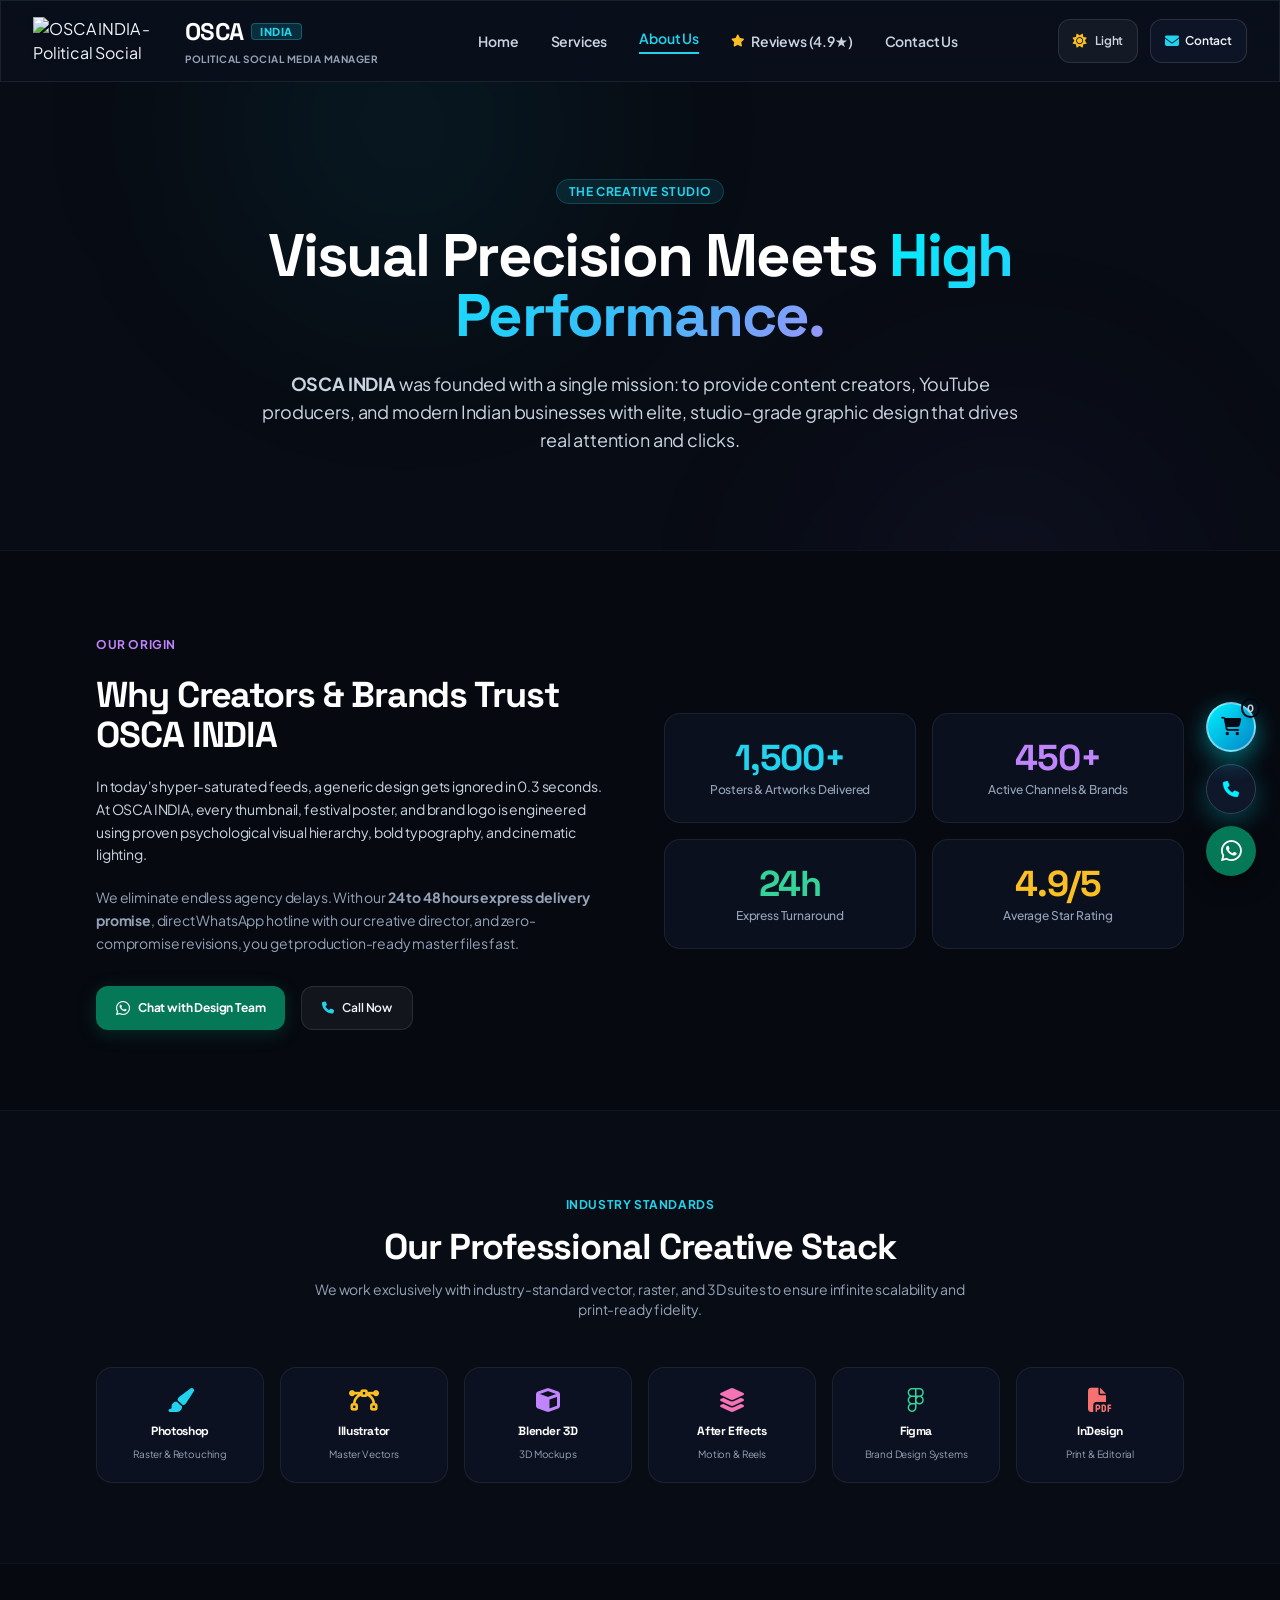
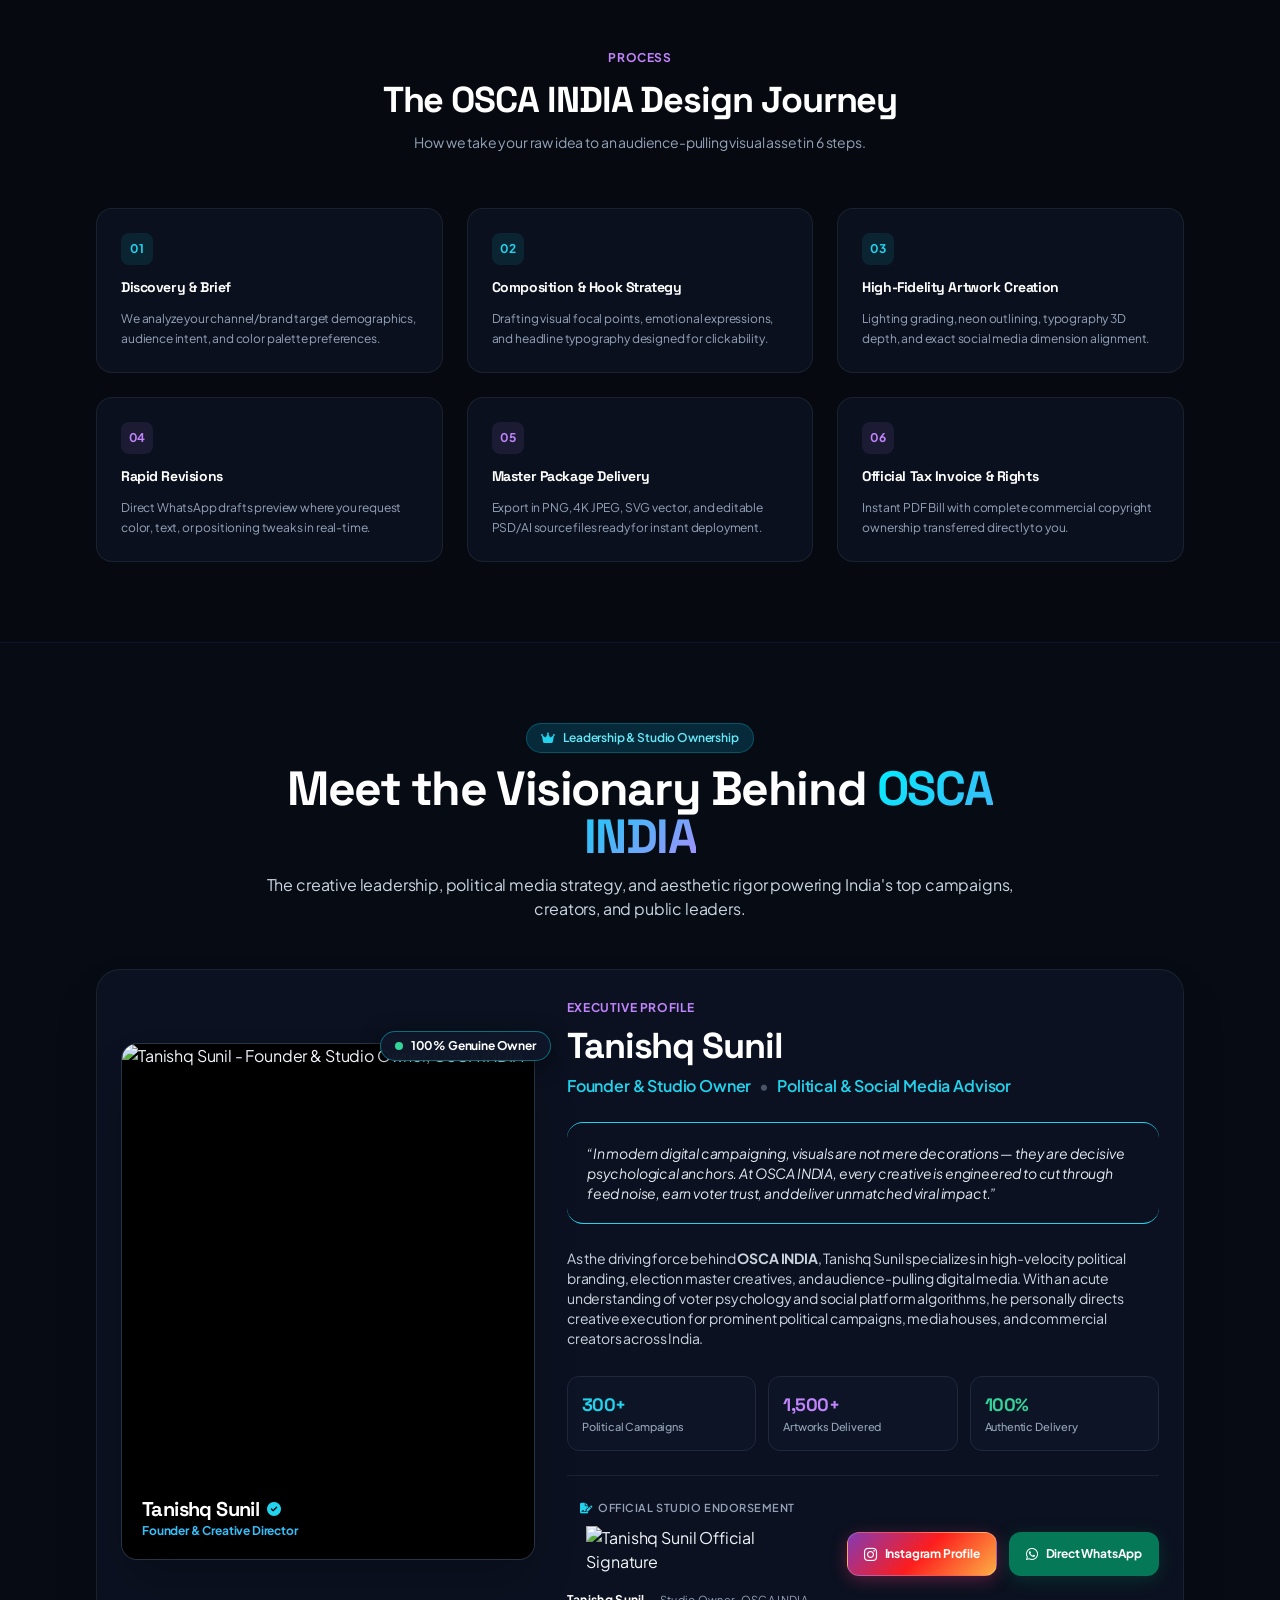
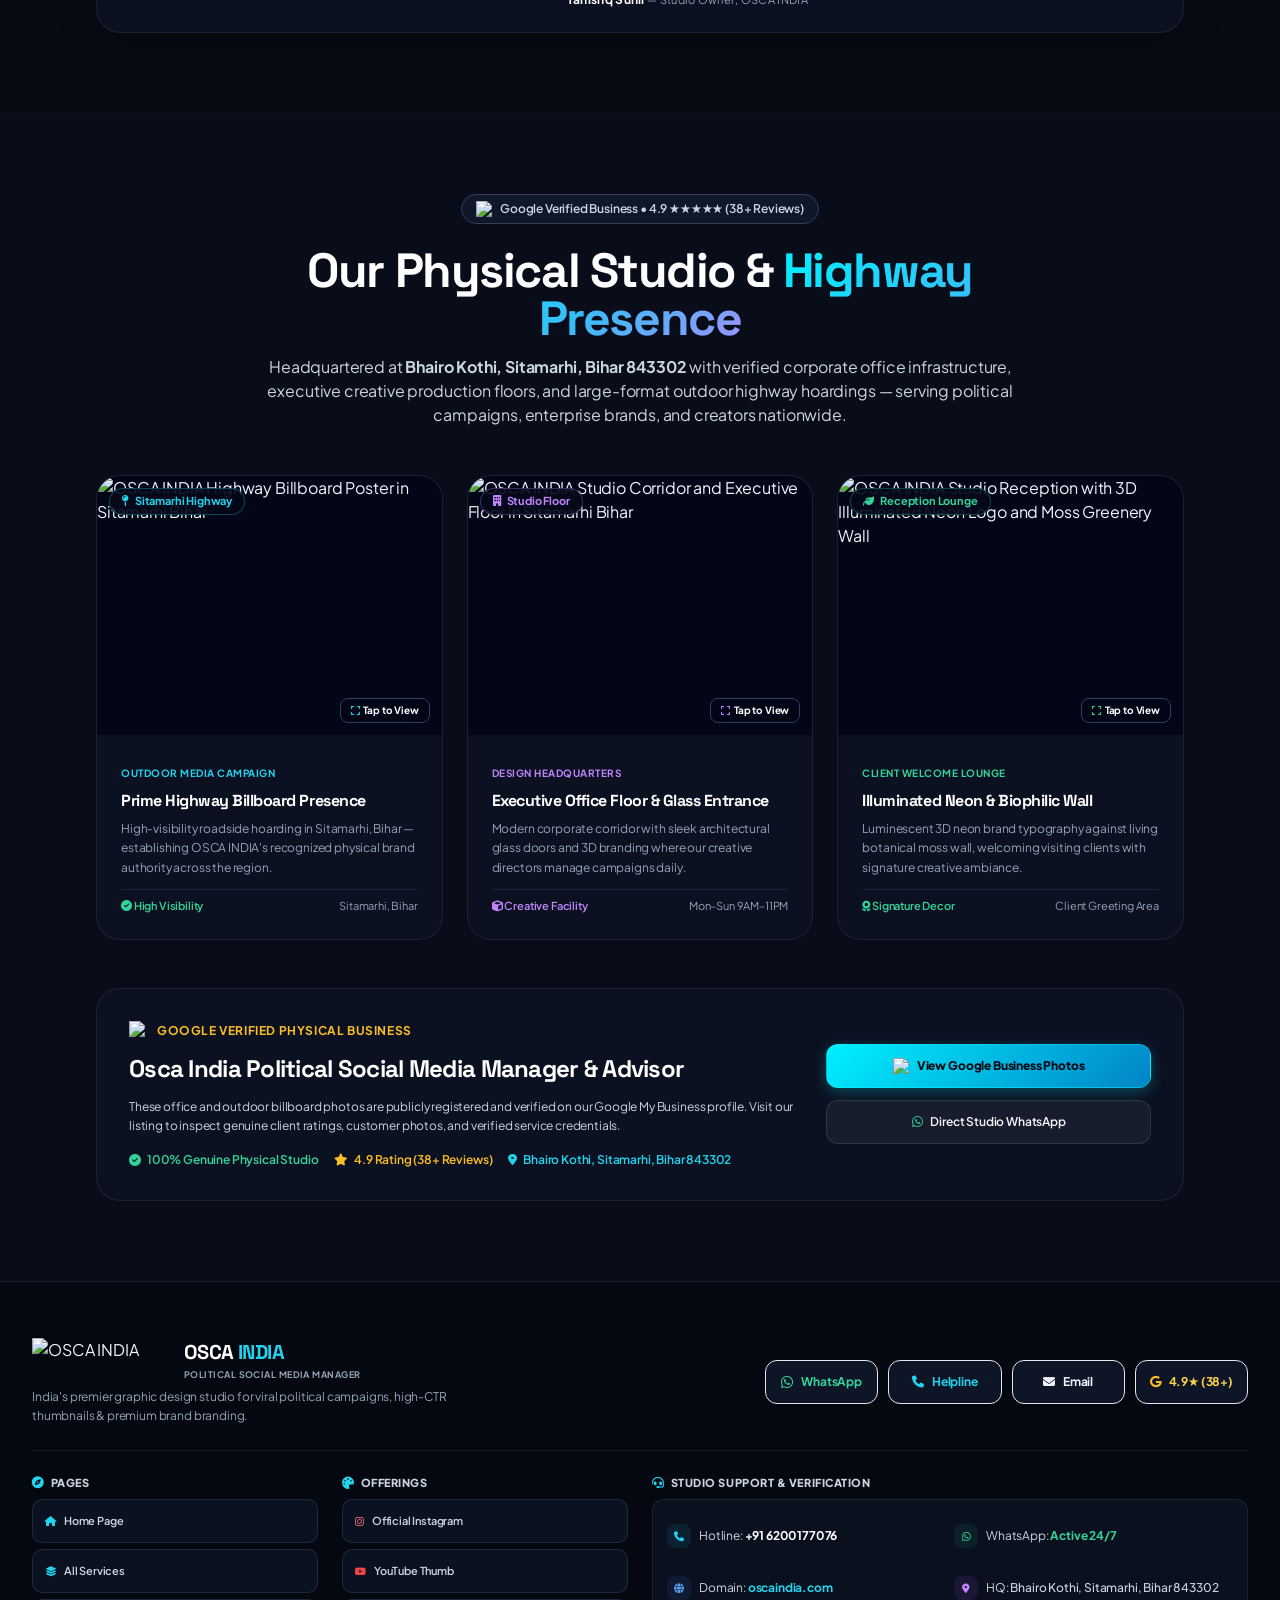
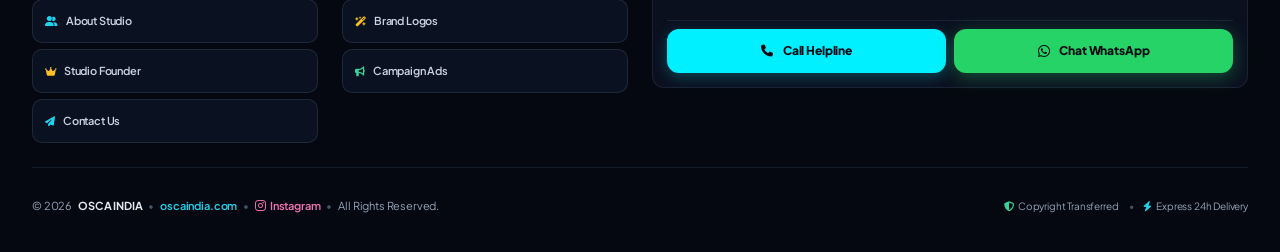
==== commit fb5f490d: "Add files via upload" ====
--- a/about.html
+++ b/about.html
@@ -1,588 +1,1208 @@
-<!DOCTYPE html>
-<html lang="en" class="scroll-smooth">
-<head>
-  <meta charset="UTF-8" />
-  <meta name="viewport" content="width=device-width, initial-scale=1.0" />
-  <title>About Us — OSCA INDIA | Visual Arts & Graphic Design Studio</title>
-  <meta name="description" content="Learn about OSCA INDIA - India's premier graphic design studio crafting social media posters, viral thumbnails, and logos for creators and enterprises." />
-
-  <!-- Tailwind CSS CDN -->
-  <script>
-    const _origWarn = console.warn;
-    console.warn = (...args) => {
-      if (args[0] && typeof args[0] === "string" && args[0].includes("cdn.tailwindcss.com")) return;
-      _origWarn.apply(console, args);
-    };
-  </script>
-  <script src="https://cdn.tailwindcss.com"></script>
-  <script>
-    tailwind.config = {
-      darkMode: 'class',
-      theme: {
-        extend: {
-          colors: {
-            brand: {
-              cyan: '#00f0ff',
-              purple: '#8b5cf6',
-              deep: '#080c14',
-              surface: '#0f1626',
-            }
-          }
-        }
-      }
-    }
-  </script>
-
-  <!-- Google Fonts & Font Awesome 6 -->
-  <link rel="preconnect" href="https://fonts.googleapis.com">
-  <link rel="preconnect" href="https://fonts.gstatic.com" crossorigin>
-  <link href="https://fonts.googleapis.com/css2?family=Plus+Jakarta+Sans:wght@300;400;500;600;700;800&family=Space+Grotesk:wght@500;600;700;800&display=swap" rel="stylesheet">
-  <link rel="stylesheet" href="https://cdnjs.cloudflare.com/ajax/libs/font-awesome/6.5.1/css/all.min.css" />
-
-  <!-- jsPDF & AutoTable -->
-  <script src="https://cdnjs.cloudflare.com/ajax/libs/jspdf/2.5.1/jspdf.umd.min.js"></script>
-  <script src="https://cdnjs.cloudflare.com/ajax/libs/jspdf-autotable/3.8.2/jspdf.plugin.autotable.min.js"></script>
-
-  <!-- Canvas Confetti -->
-  <script src="https://cdn.jsdelivr.net/npm/canvas-confetti@1.9.2/dist/confetti.browser.min.js"></script>
-
-  <!-- Custom CSS -->
-  <link rel="stylesheet" href="style.css" />
-  <link rel="icon" type="image/svg+xml" href="favicon.svg" />
-
-  <!-- Immediate Theme Loader (Zero Flicker) -->
-  <script>
-    (function () {
-      try {
-        const params = new URLSearchParams(window.location.search);
-        const queryTheme = params.get("theme");
-        if (queryTheme === "light" || queryTheme === "dark") {
-          localStorage.setItem("osca_theme", queryTheme);
-        }
-        const theme = localStorage.getItem("osca_theme") || "dark";
-        if (theme === "light") document.documentElement.classList.add("light");
-        else document.documentElement.classList.add("dark");
-      } catch (e) {}
-    })();
-  </script>
-</head>
-
-<body class="bg-[#080c14] text-slate-100 antialiased selection:bg-cyan-500 selection:text-black relative min-h-screen flex flex-col justify-between pb-36 xl:pb-0">
-
-  <!-- Ambient Background Lighting (Enclosed to prevent horizontal scroll) -->
-  <div class="fixed inset-0 overflow-hidden pointer-events-none z-0">
-    <div class="ambient-glow-1"></div>
-    <div class="ambient-glow-2"></div>
-  </div>
-
-  <!-- Toast Notification Container -->
-  <div id="toast-container"></div>
-
-  <!-- ======================================================== -->
-  <!-- NAVIGATION BAR                                           -->
-  <!-- ======================================================== -->
-  <header class="sticky top-0 z-50 glass-clean border-b border-slate-800/80">
-    <div class="max-w-7xl mx-auto px-4 sm:px-6 lg:px-8 h-20 flex items-center justify-between">
-      
-      <a href="index.html" class="flex items-center gap-3 group">
-        <div class="w-11 h-11 rounded-xl bg-gradient-to-tr from-cyan-400 via-sky-500 to-purple-600 p-[2px] shadow-lg shadow-cyan-500/20 group-hover:scale-105 transition-transform">
-          <div class="logo-box-inner w-full h-full bg-[#080c14] rounded-[10px] flex items-center justify-center">
-            <svg class="w-6 h-6 text-cyan-400" viewBox="0 0 24 24" fill="none" xmlns="http://www.w3.org/2000/svg">
-              <circle cx="12" cy="12" r="8" stroke="currentColor" stroke-width="2.2" stroke-linecap="round" stroke-dasharray="32 8" />
-              <path d="M8 12C8 9.79086 9.79086 8 12 8C14.2091 8 16 9.79086 16 12C16 14.2091 14.2091 16 12 16" stroke="#8b5cf6" stroke-width="2.2" stroke-linecap="round" />
-              <circle cx="12" cy="12" r="2" fill="currentColor" />
-            </svg>
-          </div>
-        </div>
-
-        <div>
-          <div class="flex items-center gap-1.5 sm:gap-2 leading-none">
-            <span class="logo-osca-text text-lg sm:text-2xl font-black font-display tracking-tight text-white">OSCA</span>
-            <span class="px-1.5 sm:px-2 py-0.5 rounded text-[10px] sm:text-[11px] font-extrabold tracking-wider bg-cyan-400/15 text-cyan-400 border border-cyan-400/30">INDIA</span>
-          </div>
-          <span class="text-[9px] sm:text-[10px] uppercase font-bold text-slate-400 tracking-wider block mt-0.5 sm:mt-1">Graphic Studio</span>
-        </div>
-      </a>
-
-      <!-- Individual Pages Navigation Links (Visible on Large Desktops > 12") -->
-      <nav class="hidden xl:flex items-center gap-8 text-sm font-semibold text-slate-300">
-        <a href="index.html" class="hover:text-cyan-400 transition-colors">Home</a>
-        <a href="about.html" class="text-cyan-400 border-b-2 border-cyan-400 pb-1">About Us</a>
-        <a href="services.html" class="hover:text-cyan-400 transition-colors">Services</a>
-        <a href="contact.html" class="hover:text-cyan-400 transition-colors">Contact Us</a>
-      </nav>
-
-      <!-- Right Header Actions (Mode Change & Contact on Mobile/Tablet | Cart on Desktop) -->
-      <div class="flex items-center gap-2 sm:gap-3">
-        <!-- Theme Toggle (Mode Change) Button -->
-        <button 
-          type="button" 
-          onclick="toggleTheme()" 
-          class="theme-toggle-btn h-10 px-3 sm:px-3.5 rounded-xl btn-secondary-action flex items-center justify-center gap-2 transition-all text-xs font-semibold"
-          title="Switch Theme"
-          aria-label="Switch Theme"
-        >
-          <i class="theme-icon fa-solid fa-sun text-amber-400 text-sm"></i>
-          <span class="theme-label hidden xl:inline text-slate-300">Light</span>
-        </button>
-
-        <!-- Contact Button (Swapped in place of Cart for Mobile & Tablets up to 12") -->
-        <a 
-          href="contact.html" 
-          class="header-contact-btn flex xl:hidden h-10 px-3 sm:px-3.5 rounded-xl btn-secondary-action items-center justify-center gap-1.5 text-xs font-semibold"
-          title="Contact Studio"
-          aria-label="Contact Studio"
-        >
-          <i class="fa-solid fa-envelope text-cyan-400 text-sm"></i>
-          <span>Contact</span>
-        </a>
-
-        <!-- Cart Button (Visible on Large Desktop Screens > 12") -->
-        <button 
-          class="btn-open-cart relative h-10 px-3.5 sm:px-4 rounded-xl btn-secondary-action hidden xl:flex items-center justify-center gap-2" 
-          title="Open Shopping Cart"
-          aria-label="Shopping Cart"
-        >
-          <i class="fa-solid fa-bag-shopping text-cyan-400 text-sm"></i>
-          <span class="text-xs font-semibold">Cart</span>
-          <span class="cart-count-badge hidden absolute -top-1 -right-1 w-5 h-5 rounded-full bg-cyan-400 text-slate-950 text-[10px] font-black flex items-center justify-center shadow-md">0</span>
-        </button>
-      </div>
-
-    </div>
-  </header>
-
-  <!-- ======================================================== -->
-  <!-- ABOUT US HERO                                            -->
-  <!-- ======================================================== -->
-  <main class="flex-grow">
-    <section class="py-16 sm:py-24 relative z-10 border-b border-slate-900/80">
-      <div class="max-w-5xl mx-auto px-4 sm:px-6 lg:px-8 text-center space-y-6">
-        <span class="px-3 py-1 rounded-full text-xs font-bold bg-cyan-400/10 text-cyan-400 border border-cyan-400/20 uppercase tracking-wider">
-          The Creative Studio
-        </span>
-        <h1 class="text-4xl sm:text-6xl font-black font-display text-white tracking-tight leading-tight">
-          Visual Precision Meets <span class="gradient-accent-text">High Performance.</span>
-        </h1>
-        <p class="text-base sm:text-lg text-slate-300 max-w-3xl mx-auto leading-relaxed">
-          <strong>OSCA INDIA</strong> was founded with a single mission: to provide content creators, YouTube producers, and modern Indian businesses with elite, studio-grade graphic design that drives real attention and clicks.
-        </p>
-      </div>
-    </section>
-
-    <!-- Company Story & Numbers -->
-    <section class="py-20 bg-[#060910] relative z-10">
-      <div class="max-w-6xl mx-auto px-4 sm:px-6 lg:px-8">
-        
-        <div class="grid grid-cols-1 md:grid-cols-2 gap-12 items-center">
-          <div class="space-y-5">
-            <span class="text-xs font-bold uppercase tracking-wider text-purple-400">Our Origin</span>
-            <h2 class="text-3xl sm:text-4xl font-extrabold font-display text-white">
-              Why Creators &amp; Brands Trust OSCA INDIA
-            </h2>
-            <p class="text-sm text-slate-300 leading-relaxed">
-              In today's hyper-saturated feeds, a generic design gets ignored in 0.3 seconds. At OSCA INDIA, every thumbnail, festival poster, and brand logo is engineered using proven psychological visual hierarchy, bold typography, and cinematic lighting.
-            </p>
-            <p class="text-sm text-slate-400 leading-relaxed">
-              We eliminate endless agency delays. With our <strong>24 to 48 hours express delivery promise</strong>, direct WhatsApp hotline with our creative director, and zero-compromise revisions, you get production-ready master files fast.
-            </p>
-            
-            <div class="pt-3 flex gap-4">
-              <a href="https://wa.me/916200177076?text=Hi%20OSCA%20India%2C%20I%20want%20to%20discuss%20a%20project." target="_blank" class="btn-whatsapp-action px-5 py-3 rounded-xl text-xs font-bold flex items-center gap-2">
-                <i class="fa-brands fa-whatsapp text-base"></i>
-                <span>Chat with Design Team</span>
-              </a>
-              <a href="tel:+916200177076" class="btn-secondary-action px-5 py-3 rounded-xl text-xs font-semibold flex items-center gap-2">
-                <i class="fa-solid fa-phone text-cyan-400"></i>
-                <span>Call Now</span>
-              </a>
-            </div>
-          </div>
-
-          <div class="grid grid-cols-2 gap-4">
-            <div class="glass-card p-6 rounded-2xl border border-slate-800 text-center space-y-1">
-              <span class="text-3xl sm:text-4xl font-black text-cyan-400 font-display">1,500+</span>
-              <p class="text-xs text-slate-400 font-medium">Posters &amp; Artworks Delivered</p>
-            </div>
-            <div class="glass-card p-6 rounded-2xl border border-slate-800 text-center space-y-1">
-              <span class="text-3xl sm:text-4xl font-black text-purple-400 font-display">450+</span>
-              <p class="text-xs text-slate-400 font-medium">Active Channels &amp; Brands</p>
-            </div>
-            <div class="glass-card p-6 rounded-2xl border border-slate-800 text-center space-y-1">
-              <span class="text-3xl sm:text-4xl font-black text-emerald-400 font-display">24h</span>
-              <p class="text-xs text-slate-400 font-medium">Express Turnaround</p>
-            </div>
-            <div class="glass-card p-6 rounded-2xl border border-slate-800 text-center space-y-1">
-              <span class="text-3xl sm:text-4xl font-black text-amber-400 font-display">4.9/5</span>
-              <p class="text-xs text-slate-400 font-medium">Average Star Rating</p>
-            </div>
-          </div>
-        </div>
-
-      </div>
-    </section>
-
-    <!-- Professional Toolkit -->
-    <section class="py-20 border-t border-slate-900/80 relative z-10">
-      <div class="max-w-6xl mx-auto px-4 sm:px-6 lg:px-8">
-        
-        <div class="text-center max-w-2xl mx-auto space-y-3 mb-12">
-          <span class="text-xs font-bold uppercase tracking-wider text-cyan-400">Industry Standards</span>
-          <h2 class="text-3xl sm:text-4xl font-extrabold font-display text-white">
-            Our Professional Creative Stack
-          </h2>
-          <p class="text-slate-400 text-xs sm:text-sm">
-            We work exclusively with industry-standard vector, raster, and 3D suites to ensure infinite scalability and print-ready fidelity.
-          </p>
-        </div>
-
-        <div class="grid grid-cols-2 sm:grid-cols-3 lg:grid-cols-6 gap-4">
-          <div class="glass-card p-5 rounded-2xl border border-slate-800 text-center space-y-2">
-            <i class="fa-solid fa-paintbrush text-2xl text-cyan-400"></i>
-            <h4 class="text-xs font-bold text-white">Photoshop</h4>
-            <span class="text-[10px] text-slate-400 block">Raster &amp; Retouching</span>
-          </div>
-          <div class="glass-card p-5 rounded-2xl border border-slate-800 text-center space-y-2">
-            <i class="fa-solid fa-bezier-curve text-2xl text-amber-400"></i>
-            <h4 class="text-xs font-bold text-white">Illustrator</h4>
-            <span class="text-[10px] text-slate-400 block">Master Vectors</span>
-          </div>
-          <div class="glass-card p-5 rounded-2xl border border-slate-800 text-center space-y-2">
-            <i class="fa-solid fa-cube text-2xl text-purple-400"></i>
-            <h4 class="text-xs font-bold text-white">Blender 3D</h4>
-            <span class="text-[10px] text-slate-400 block">3D Mockups</span>
-          </div>
-          <div class="glass-card p-5 rounded-2xl border border-slate-800 text-center space-y-2">
-            <i class="fa-solid fa-layer-group text-2xl text-pink-400"></i>
-            <h4 class="text-xs font-bold text-white">After Effects</h4>
-            <span class="text-[10px] text-slate-400 block">Motion &amp; Reels</span>
-          </div>
-          <div class="glass-card p-5 rounded-2xl border border-slate-800 text-center space-y-2">
-            <i class="fa-brands fa-figma text-2xl text-emerald-400"></i>
-            <h4 class="text-xs font-bold text-white">Figma</h4>
-            <span class="text-[10px] text-slate-400 block">Brand Design Systems</span>
-          </div>
-          <div class="glass-card p-5 rounded-2xl border border-slate-800 text-center space-y-2">
-            <i class="fa-solid fa-file-pdf text-2xl text-red-400"></i>
-            <h4 class="text-xs font-bold text-white">InDesign</h4>
-            <span class="text-[10px] text-slate-400 block">Print &amp; Editorial</span>
-          </div>
-        </div>
-
-      </div>
-    </section>
-
-    <!-- 6-Step Workflow -->
-    <section class="py-20 bg-[#060910] border-t border-slate-900/80 relative z-10">
-      <div class="max-w-6xl mx-auto px-4 sm:px-6 lg:px-8">
-        
-        <div class="text-center max-w-2xl mx-auto space-y-3 mb-14">
-          <span class="text-xs font-bold uppercase tracking-wider text-purple-400">Process</span>
-          <h2 class="text-3xl sm:text-4xl font-extrabold font-display text-white">
-            The OSCA INDIA Design Journey
-          </h2>
-          <p class="text-slate-400 text-xs sm:text-sm">
-            How we take your raw idea to an audience-pulling visual asset in 6 steps.
-          </p>
-        </div>
-
-        <div class="grid grid-cols-1 md:grid-cols-3 gap-6">
-          <div class="glass-card p-6 rounded-2xl border border-slate-800 space-y-3">
-            <span class="w-8 h-8 rounded-lg bg-cyan-400/10 text-cyan-400 font-bold flex items-center justify-center text-xs">01</span>
-            <h4 class="text-sm font-bold text-white">Discovery &amp; Brief</h4>
-            <p class="text-xs text-slate-400 leading-relaxed">We analyze your channel/brand target demographics, audience intent, and color palette preferences.</p>
-          </div>
-          <div class="glass-card p-6 rounded-2xl border border-slate-800 space-y-3">
-            <span class="w-8 h-8 rounded-lg bg-cyan-400/10 text-cyan-400 font-bold flex items-center justify-center text-xs">02</span>
-            <h4 class="text-sm font-bold text-white">Composition &amp; Hook Strategy</h4>
-            <p class="text-xs text-slate-400 leading-relaxed">Drafting visual focal points, emotional expressions, and headline typography designed for clickability.</p>
-          </div>
-          <div class="glass-card p-6 rounded-2xl border border-slate-800 space-y-3">
-            <span class="w-8 h-8 rounded-lg bg-cyan-400/10 text-cyan-400 font-bold flex items-center justify-center text-xs">03</span>
-            <h4 class="text-sm font-bold text-white">High-Fidelity Artwork Creation</h4>
-            <p class="text-xs text-slate-400 leading-relaxed">Lighting grading, neon outlining, typography 3D depth, and exact social media dimension alignment.</p>
-          </div>
-          <div class="glass-card p-6 rounded-2xl border border-slate-800 space-y-3">
-            <span class="w-8 h-8 rounded-lg bg-purple-400/10 text-purple-400 font-bold flex items-center justify-center text-xs">04</span>
-            <h4 class="text-sm font-bold text-white">Rapid Revisions</h4>
-            <p class="text-xs text-slate-400 leading-relaxed">Direct WhatsApp drafts preview where you request color, text, or positioning tweaks in real-time.</p>
-          </div>
-          <div class="glass-card p-6 rounded-2xl border border-slate-800 space-y-3">
-            <span class="w-8 h-8 rounded-lg bg-purple-400/10 text-purple-400 font-bold flex items-center justify-center text-xs">05</span>
-            <h4 class="text-sm font-bold text-white">Master Package Delivery</h4>
-            <p class="text-xs text-slate-400 leading-relaxed">Export in PNG, 4K JPEG, SVG vector, and editable PSD/AI source files ready for instant deployment.</p>
-          </div>
-          <div class="glass-card p-6 rounded-2xl border border-slate-800 space-y-3">
-            <span class="w-8 h-8 rounded-lg bg-purple-400/10 text-purple-400 font-bold flex items-center justify-center text-xs">06</span>
-            <h4 class="text-sm font-bold text-white">Official Tax Invoice &amp; Rights</h4>
-            <p class="text-xs text-slate-400 leading-relaxed">Instant PDF Bill with complete commercial copyright ownership transferred directly to you.</p>
-          </div>
-        </div>
-
-      </div>
-    </section>
-
-    <!-- Google Verified Business & Client Trust Section -->
-    <section class="py-16 bg-[#080d19] border-t border-slate-900/80 relative z-10">
-      <div class="max-w-6xl mx-auto px-4 sm:px-6 lg:px-8">
-        <div class="glass-card p-8 sm:p-12 rounded-3xl border border-slate-800 relative overflow-hidden">
-          <div class="grid grid-cols-1 lg:grid-cols-12 gap-8 items-center">
-            
-            <div class="lg:col-span-8 space-y-4">
-              <div class="inline-flex items-center gap-2 px-3.5 py-1.5 rounded-full bg-slate-900 border border-slate-700 text-xs font-semibold text-slate-300">
-                <img src="https://upload.wikimedia.org/wikipedia/commons/c/c1/Google_%22G%22_logo.svg" alt="Google" class="w-4 h-4" />
-                <span>Google Verified Business &bull; 4.9 &starf;&starf;&starf;&starf;&starf; (38+ Reviews)</span>
-              </div>
-              <h3 class="text-2xl sm:text-3xl font-extrabold font-display text-white">
-                Official Google Business Profile: <br />
-                <span class="text-cyan-400">Osca India Political Social Media Manager &amp; Advisor</span>
-              </h3>
-              <p class="text-xs sm:text-sm text-slate-300 leading-relaxed">
-                Operating with complete transparency, verified client satisfaction, and 100% on-time delivery across political campaigns, creator channels, and enterprise brand identities across India.
-              </p>
-              <div class="flex flex-wrap items-center gap-4 text-xs text-slate-400 pt-1">
-                <span class="flex items-center gap-1.5 text-emerald-400 font-semibold">
-                  <i class="fa-solid fa-circle-check"></i> 100% Verified Google Reviews
-                </span>
-                <span class="flex items-center gap-1.5 text-amber-400 font-semibold">
-                  <i class="fa-solid fa-shield-halved"></i> Google Local Guides Endorsed
-                </span>
-                <span class="flex items-center gap-1.5 text-cyan-400 font-semibold">
-                  <i class="fa-solid fa-clock-rotate-left"></i> 4+ Years Track Record
-                </span>
-              </div>
-            </div>
-
-            <div class="lg:col-span-4 flex flex-col sm:flex-row lg:flex-col gap-3 justify-center">
-              <a 
-                href="https://share.google/KetARk5s5CUDVXaoO" 
-                target="_blank" 
-                class="w-full py-3.5 px-4 rounded-xl text-xs font-bold btn-primary-action text-center flex items-center justify-center gap-2"
-              >
-                <img src="https://upload.wikimedia.org/wikipedia/commons/c/c1/Google_%22G%22_logo.svg" alt="Google" class="w-4 h-4" />
-                <span>View Google Business Profile</span>
-              </a>
-              <a 
-                href="https://share.google/KetARk5s5CUDVXaoO" 
-                target="_blank" 
-                class="w-full py-3.5 px-4 rounded-xl text-xs font-semibold btn-secondary-action text-center flex items-center justify-center gap-2"
-              >
-                <i class="fa-solid fa-star text-amber-400"></i>
-                <span>Write a Google Review</span>
-              </a>
-            </div>
-
-          </div>
-        </div>
-      </div>
-    </section>
-  </main>
-
-  <!-- ======================================================== -->
-  <!-- FOOTER                                                   -->
-  <!-- ======================================================== -->
-  <footer class="border-t border-slate-800/80 bg-[#050810] pt-12 sm:pt-16 pb-36 xl:pb-12 relative z-20">
-    <div class="max-w-7xl mx-auto px-4 sm:px-6 lg:px-8">
-      
-      <div class="grid grid-cols-1 sm:grid-cols-2 lg:grid-cols-5 gap-8 sm:gap-10 pb-10 border-b border-slate-800/60">
-        <div class="sm:col-span-2 lg:col-span-2 space-y-4">
-          <a href="index.html" class="flex items-center gap-2.5">
-            <div class="w-9 h-9 rounded-xl bg-gradient-to-tr from-cyan-400 via-sky-500 to-purple-600 flex items-center justify-center font-black text-black">
-              <i class="fa-solid fa-pen-nib text-slate-950"></i>
-            </div>
-            <span class="text-xl font-black font-display tracking-tight text-white">OSCA <span class="text-cyan-400">INDIA</span></span>
-          </a>
-          <p class="text-xs text-slate-400 leading-relaxed max-w-sm">
-            India's dedicated visual design and creative agency. Specializing in high-engagement social media creatives, high-CTR YouTube thumbnails, vector logo branding, and print media.
-          </p>
-          <div class="flex items-center gap-3 text-slate-400 text-sm pt-1">
-            <a href="https://wa.me/916200177076" target="_blank" class="w-8 h-8 rounded-lg bg-slate-900 border border-slate-800 flex items-center justify-center hover:text-emerald-400 transition-colors" title="WhatsApp"><i class="fa-brands fa-whatsapp"></i></a>
-            <a href="tel:+916200177076" class="w-8 h-8 rounded-lg bg-slate-900 border border-slate-800 flex items-center justify-center hover:text-cyan-400 transition-colors" title="Call"><i class="fa-solid fa-phone"></i></a>
-            <a href="mailto:support@oscaindia.com" class="w-8 h-8 rounded-lg bg-slate-900 border border-slate-800 flex items-center justify-center hover:text-white transition-colors" title="Email"><i class="fa-solid fa-envelope"></i></a>
-          </div>
-        </div>
-
-        <div class="space-y-3">
-          <h4 class="text-xs font-bold uppercase tracking-wider text-white">Pages</h4>
-          <ul class="space-y-2 text-xs text-slate-400">
-            <li><a href="index.html" class="hover:text-cyan-400 transition-colors">Home Page</a></li>
-            <li><a href="about.html" class="text-cyan-400 font-semibold">About Us</a></li>
-            <li><a href="services.html" class="hover:text-cyan-400 transition-colors">All Services</a></li>
-            <li><a href="contact.html" class="hover:text-cyan-400 transition-colors">Contact Us</a></li>
-          </ul>
-        </div>
-
-        <div class="space-y-3">
-          <h4 class="text-xs font-bold uppercase tracking-wider text-white">Offerings</h4>
-          <ul class="space-y-2 text-xs text-slate-400">
-            <li><a href="services.html" class="hover:text-cyan-400 transition-colors">Instagram Posters</a></li>
-            <li><a href="services.html" class="hover:text-cyan-400 transition-colors">YouTube Thumbnails</a></li>
-            <li><a href="services.html" class="hover:text-cyan-400 transition-colors">Minimalist Logos</a></li>
-            <li><a href="services.html" class="hover:text-cyan-400 transition-colors">Festival Creatives</a></li>
-            <li><a href="services.html" class="hover:text-cyan-400 transition-colors">Brand Style Guides</a></li>
-          </ul>
-        </div>
-
-        <div class="sm:col-span-2 lg:col-span-1 space-y-3">
-          <h4 class="text-xs font-bold uppercase tracking-wider text-white">Studio Line</h4>
-          <div class="text-xs text-slate-400 space-y-1.5">
-            <p>Hotline: <a href="tel:+916200177076" class="text-white font-bold hover:text-cyan-400">Call Helpline</a></p>
-            <p>WhatsApp: <a href="https://wa.me/916200177076" target="_blank" class="text-emerald-400 font-bold hover:underline">Chat on WhatsApp</a></p>
-            <p>Google Profile: <a href="https://share.google/KetARk5s5CUDVXaoO" target="_blank" class="text-amber-400 font-bold hover:underline">4.9 ★★★★★ (38+)</a></p>
-            <p>Email: <span class="text-white">support@oscaindia.com</span></p>
-          </div>
-          <a href="tel:+916200177076" class="inline-block mt-2 px-3.5 py-1.5 rounded-lg text-[11px] font-bold bg-cyan-400 text-slate-950 hover:bg-cyan-300 transition-colors">Call Now</a>
-        </div>
-      </div>
-
-      <div class="mt-8 flex flex-col sm:flex-row items-center justify-between gap-4 text-xs text-slate-500">
-        <div>&copy; 2026 <strong class="text-slate-300">OSCA INDIA Graphic Design Studio</strong>. All rights reserved. Registered under Creative Media India.</div>
-        <div class="flex items-center gap-4 text-[11px]">
-          <span>Pan-India &bull; Express Turnaround</span>
-          <span>&bull;</span>
-          <span>100% Satisfaction Guarantee</span>
-        </div>
-      </div>
-    </div>
-  </footer>
-
-  <!-- Cart Drawer Component -->
-  <div id="cart-backdrop" class="drawer-backdrop fixed inset-0 bg-slate-950/80 backdrop-blur-sm z-[900] opacity-0 pointer-events-none"></div>
-  <div id="cart-drawer" class="drawer-panel fixed top-0 right-0 bottom-0 w-full sm:w-[440px] bg-[#090d16] border-l border-slate-800 z-[950] translate-x-full flex flex-col shadow-2xl overflow-hidden">
-    <div class="p-4 border-b border-slate-800 flex items-center justify-between bg-slate-900/50">
-      <div class="flex items-center gap-2">
-        <i class="fa-solid fa-bag-shopping text-cyan-400"></i>
-        <h3 class="text-sm font-bold text-white">Your Design Cart (OSCA INDIA)</h3>
-      </div>
-      <div class="flex items-center gap-2">
-        <button 
-          type="button"
-          onclick="App.clearCart()" 
-          class="px-2.5 py-1 rounded-lg text-[11px] font-bold text-slate-400 hover:text-red-400 hover:bg-slate-800 transition-colors flex items-center gap-1.5"
-          title="Reset Cart"
-        >
-          <i class="fa-solid fa-rotate-left text-xs"></i>
-          <span>Reset</span>
-        </button>
-        <button id="btn-close-cart" class="w-8 h-8 rounded-lg bg-slate-800 hover:bg-slate-700 text-slate-400 hover:text-white flex items-center justify-center"><i class="fa-solid fa-xmark text-sm"></i></button>
-      </div>
-    </div>
-    <div class="flex-1 overflow-y-auto p-4 space-y-4">
-      <div id="cart-items-list" class="space-y-2.5"></div>
-      <div id="cart-empty-state" class="py-16 text-center space-y-3">
-        <i class="fa-solid fa-cart-shopping text-3xl text-slate-600"></i>
-        <h4 class="text-sm font-bold text-white">Your cart is empty</h4>
-        <p class="text-xs text-slate-400">Add services from our catalog.</p>
-        <a href="services.html" class="inline-block mt-2 px-4 py-2 rounded-xl text-xs font-bold btn-primary-action">Browse Services</a>
-      </div>
-      <div id="cart-footer" class="space-y-4 hidden">
-        <div class="flex gap-2">
-          <input id="coupon-code" type="text" placeholder="Coupon (e.g. OSCA10)" class="flex-1 bg-slate-900 border border-slate-700 rounded-xl px-3 py-2 text-xs text-white uppercase focus:outline-none focus:border-cyan-400" />
-          <button id="btn-apply-coupon" type="button" class="px-4 py-2 rounded-xl text-xs font-bold bg-cyan-400 text-slate-950">Apply</button>
-        </div>
-        <div class="p-3.5 rounded-2xl bg-slate-900 border border-slate-800 space-y-2.5">
-          <h4 class="text-xs font-bold text-white">Client Order Details</h4>
-          <div>
-            <label class="block text-[10px] text-slate-400 mb-0.5">Your Full Name *</label>
-            <input id="client-name" type="text" required placeholder="e.g. Rahul Verma" class="w-full bg-[#080c14] border border-slate-700 rounded-lg px-3 py-1.5 text-xs text-white focus:outline-none focus:border-cyan-400" />
-          </div>
-          <div>
-            <label class="block text-[10px] text-slate-400 mb-0.5">Phone / WhatsApp Number *</label>
-            <input id="client-phone" type="tel" required placeholder="e.g. 9876543210" class="w-full bg-[#080c14] border border-slate-700 rounded-lg px-3 py-1.5 text-xs text-white focus:outline-none focus:border-cyan-400" />
-          </div>
-          <div>
-            <label class="block text-[10px] text-slate-400 mb-0.5">Brand / Channel Name</label>
-            <input id="client-brand" type="text" placeholder="Company or channel name" class="w-full bg-[#080c14] border border-slate-700 rounded-lg px-3 py-1.5 text-xs text-white focus:outline-none focus:border-cyan-400" />
-          </div>
-          <div>
-            <label class="block text-[10px] text-slate-400 mb-0.5">Project Instructions / Notes</label>
-            <textarea id="client-notes" rows="2" placeholder="Design colors, theme, or idea..." class="w-full bg-[#080c14] border border-slate-700 rounded-lg px-3 py-1.5 text-xs text-white focus:outline-none focus:border-cyan-400"></textarea>
-          </div>
-        </div>
-        <div class="p-3.5 rounded-xl bg-slate-900 border border-slate-800 space-y-1.5 text-xs">
-          <div class="flex justify-between text-slate-400"><span>Subtotal:</span><span id="cart-subtotal" class="font-bold text-white">₹0</span></div>
-          <div id="cart-discount-row" class="flex justify-between text-emerald-400 hidden"><span>Discount:</span><span id="cart-discount" class="font-bold">-₹0</span></div>
-          <div class="pt-1.5 border-t border-slate-800 flex justify-between text-sm font-bold text-white"><span>Total Payable:</span><span id="cart-total" class="text-lg font-black text-cyan-400 font-display">₹0</span></div>
-        </div>
-        <div class="space-y-2">
-          <button id="btn-whatsapp-order" type="button" class="w-full py-3 rounded-xl text-xs font-bold btn-whatsapp-action flex items-center justify-center gap-2">
-            <i class="fa-brands fa-whatsapp text-base"></i>
-            <span>Send Order via WhatsApp</span>
-          </button>
-          <button id="btn-download-pdf" type="button" class="w-full py-2.5 rounded-xl text-xs font-bold btn-primary-action flex items-center justify-center gap-2">
-            <i class="fa-solid fa-file-pdf"></i>
-            <span>Download Official PDF Bill</span>
-          </button>
-        </div>
-      </div>
-    </div>
-  </div>
-
-  <!-- Success Modal -->
-  <div id="success-modal" class="fixed inset-0 bg-slate-950/85 backdrop-blur-md z-[1000] hidden items-center justify-center p-4">
-    <div class="glass-card p-6 sm:p-8 rounded-3xl border border-cyan-400/30 max-w-md w-full text-center space-y-4">
-      <div class="w-12 h-12 rounded-full bg-emerald-400/20 text-emerald-400 mx-auto flex items-center justify-center text-xl"><i class="fa-solid fa-check"></i></div>
-      <div>
-        <h3 class="text-xl font-bold text-white font-display">Order Registered!</h3>
-        <p class="text-xs text-slate-300 mt-1">Thank you <span id="modal-client-name" class="font-bold text-cyan-400">Client</span>. Your design order is confirmed.</p>
-      </div>
-      <div class="p-3.5 rounded-xl bg-slate-900 border border-slate-800 text-left space-y-1.5 text-xs">
-        <div class="flex justify-between"><span class="text-slate-400">Order ID:</span><span id="modal-order-id" class="font-bold text-white font-mono">OSCA-ORD-XXXX</span></div>
-        <div class="flex justify-between"><span class="text-slate-400">Total:</span><span id="modal-order-amount" class="font-bold text-cyan-400 font-display">₹0</span></div>
-        <div class="flex justify-between"><span class="text-slate-400">Payment:</span><span class="font-bold text-emerald-400">WhatsApp Confirmation</span></div>
-      </div>
-      <div class="space-y-2">
-        <a id="modal-btn-whatsapp" href="#" target="_blank" class="w-full py-2.5 rounded-xl text-xs font-bold btn-whatsapp-action flex items-center justify-center gap-2"><i class="fa-brands fa-whatsapp text-base"></i><span>Confirm on WhatsApp</span></a>
-        <button id="modal-btn-download-pdf" type="button" class="w-full py-2.5 rounded-xl text-xs font-bold btn-primary-action flex items-center justify-center gap-2"><i class="fa-solid fa-file-pdf"></i><span>Re-Download PDF Bill</span></button>
-        <button onclick="document.getElementById('success-modal').classList.add('hidden'); document.getElementById('success-modal').classList.remove('flex');" class="w-full py-1.5 text-xs text-slate-400 hover:text-white">Close</button>
-      </div>
-    </div>
-  </div>
-
-  <!-- ======================================================== -->
-  <!-- MOBILE & TABLET BOTTOM NAVIGATION DOCK (UP TO 12 INCH)   -->
-  <!-- ======================================================== -->
-  <nav class="mobile-bottom-nav xl:hidden" aria-label="Mobile and Tablet Bottom Navigation">
-    <a href="index.html" class="mobile-nav-item" id="mob-nav-home">
-      <i class="fa-solid fa-house"></i>
-      <span>Home</span>
-    </a>
-    <a href="services.html" class="mobile-nav-item" id="mob-nav-services">
-      <i class="fa-solid fa-layer-group"></i>
-      <span>Services</span>
-    </a>
-    <a href="index.html#google-reviews" class="mobile-nav-item" id="mob-nav-reviews">
-      <img src="https://upload.wikimedia.org/wikipedia/commons/c/c1/Google_%22G%22_logo.svg" alt="Google" class="w-4 h-4" />
-      <span>4.9 ★</span>
-    </a>
-    <a href="about.html" class="mobile-nav-item active" id="mob-nav-about">
-      <i class="fa-solid fa-circle-info"></i>
-      <span>About</span>
-    </a>
-    <!-- Add to Cart (Placed in Bottom Nav in place of Contact) -->
-    <button 
-      type="button" 
-      class="btn-open-cart mobile-nav-item relative bg-transparent border-0 cursor-pointer" 
-      id="mob-nav-cart" 
-      aria-label="Open Cart" 
-      title="View Cart"
-    >
-      <div class="relative flex items-center justify-center">
-        <i class="fa-solid fa-cart-shopping text-base text-cyan-400"></i>
-        <span class="cart-count-badge hidden absolute -top-1.5 -right-2.5 w-4 h-4 rounded-full bg-cyan-400 text-slate-950 text-[9px] font-black flex items-center justify-center shadow-md">0</span>
-      </div>
-      <span>Cart</span>
-    </button>
-  </nav>
-
-  <!-- Floating Action Buttons (Docked Directly Above Mobile Bottom Nav) -->
-  <div class="floating-actions" aria-label="Quick Contact Actions">
-    <a href="tel:+916200177076" class="floating-btn floating-btn-call" title="Direct Call" aria-label="Call Studio"><i class="fa-solid fa-phone text-base"></i></a>
-    <a href="https://wa.me/916200177076?text=Hi%20OSCA%20India%2C%20I%20want%20to%20order%20graphic%20designs." target="_blank" class="floating-btn btn-whatsapp-action" title="Chat on WhatsApp" aria-label="Chat on WhatsApp"><i class="fa-brands fa-whatsapp text-2xl"></i></a>
-  </div>
-
-  <script src="invoice.js"></script>
-  <script src="app.js"></script>
-</body>
-</html>
-
+<!DOCTYPE html>
+<html lang="en" class="scroll-smooth">
+<head>
+  <meta charset="UTF-8" />
+  <meta name="viewport" content="width=device-width, initial-scale=1.0" />
+  <title>About Us — OSCA INDIA | Premier Graphic Design &amp; Media Studio</title>
+  <link rel="canonical" href="https://oscaindia.com/about" />
+  <meta name="description" content="About OSCA INDIA — Premier graphic design studio at Bhairo Kothi, Sitamarhi, Bihar (843302). Discover our creative vision, leadership, and infrastructure." />
+  <meta name="keywords" content="About OSCA INDIA, Graphic Design Studio Sitamarhi, Bhairo Kothi Sitamarhi 843302, Graphic Designer Bihar, Political Agency India, Design Team Sitamarhi" />
+  <meta name="author" content="OSCA INDIA Graphic Design Studio" />
+  <meta name="robots" content="index, follow, max-image-preview:large, max-snippet:-1, max-video-preview:-1" />
+
+  <!-- Browser Security & Privacy Policies -->
+  <meta http-equiv="X-Content-Type-Options" content="nosniff" />
+  <meta name="referrer" content="strict-origin-when-cross-origin" />
+
+  <!-- Geo & Local SEO Tags -->
+  <meta name="geo.region" content="IN-BR" />
+  <meta name="geo.placename" content="Bhairo Kothi, Sitamarhi, Bihar, India" />
+  <meta name="geo.position" content="26.5937;85.4894" />
+  <meta name="ICBM" content="26.5937, 85.4894" />
+
+  <!-- Open Graph Metadata -->
+  <meta property="og:type" content="website" />
+  <meta property="og:site_name" content="OSCA INDIA" />
+  <meta property="og:url" content="https://oscaindia.com/about" />
+  <meta property="og:title" content="About Us — OSCA INDIA | Graphic Design &amp; Media Studio" />
+  <meta property="og:description" content="Discover the creative infrastructure and team behind OSCA INDIA — premier graphic design studio based at Bhairo Kothi, Sitamarhi, Bihar 843302." />
+  <meta property="og:image" content="https://lh3.googleusercontent.com/d/1bLOFSbhyMDfQRoz8k_ujPbw_pZ3gLuT-" />
+  <meta property="og:image:width" content="1200" />
+  <meta property="og:image:height" content="630" />
+  <meta property="og:locale" content="en_IN" />
+
+  <!-- Twitter / X Cards -->
+  <meta name="twitter:card" content="summary_large_image" />
+  <meta name="twitter:domain" content="oscaindia.com" />
+  <meta name="twitter:url" content="https://oscaindia.com/about" />
+  <meta name="twitter:title" content="About Us — OSCA INDIA | Graphic Design &amp; Media Studio" />
+  <meta name="twitter:description" content="Discover the story, creative infrastructure, and philosophy behind OSCA INDIA — India's trusted graphic design studio." />
+  <meta name="twitter:image" content="https://lh3.googleusercontent.com/d/1bLOFSbhyMDfQRoz8k_ujPbw_pZ3gLuT-" />
+
+  <!-- Resource Preconnect & Preload for Ultra-Fast Core Web Vitals (Max 3 critical origins) -->
+    <link rel="preconnect" href="https://fonts.googleapis.com" />
+    <link rel="preconnect" href="https://fonts.gstatic.com" crossorigin />
+    <link rel="preconnect" href="https://lh3.googleusercontent.com" crossorigin />
+    <link rel="dns-prefetch" href="https://cdnjs.cloudflare.com" />
+<!-- Preload Critical Above-The-Fold Studio Logo for Instant LCP -->
+  <link rel="preload" as="image" href="https://lh3.googleusercontent.com/d/1bLOFSbhyMDfQRoz8k_ujPbw_pZ3gLuT-" fetchpriority="high" />
+
+  <!-- Schema.org JSON-LD AboutPage & Organization Structured Data -->
+  <script type="application/ld+json">
+  {
+    "@context": "https://schema.org",
+    "@graph": [
+      {
+        "@type": "AboutPage",
+        "@id": "https://oscaindia.com/about#webpage",
+        "url": "https://oscaindia.com/about",
+        "name": "About OSCA INDIA | Graphic Design Studio",
+        "description": "Learn about OSCA INDIA, India's premier graphic design studio in Sitamarhi, Bihar. High-impact political campaign creatives and branding.",
+        "isPartOf": {
+          "@type": "WebSite",
+          "@id": "https://oscaindia.com/#website",
+          "url": "https://oscaindia.com/",
+          "name": "OSCA INDIA"
+        },
+        "breadcrumb": {
+          "@id": "https://oscaindia.com/about#breadcrumb"
+        }
+      },
+      {
+        "@type": "BreadcrumbList",
+        "@id": "https://oscaindia.com/about#breadcrumb",
+        "itemListElement": [
+          {
+            "@type": "ListItem",
+            "position": 1,
+            "name": "Home",
+            "item": "https://oscaindia.com/"
+          },
+          {
+            "@type": "ListItem",
+            "position": 2,
+            "name": "About Us",
+            "item": "https://oscaindia.com/about"
+          }
+        ]
+      },
+      {
+        "@type": "Organization",
+        "@id": "https://oscaindia.com/#organization",
+        "name": "OSCA INDIA",
+        "alternateName": "OSCA INDIA Graphic Design Studio",
+        "url": "https://oscaindia.com/",
+        "logo": "https://lh3.googleusercontent.com/d/1bLOFSbhyMDfQRoz8k_ujPbw_pZ3gLuT-",
+        "address": {
+          "@type": "PostalAddress",
+          "streetAddress": "Bhairo Kothi",
+          "addressLocality": "Sitamarhi",
+          "addressRegion": "Bihar",
+          "postalCode": "843302",
+          "addressCountry": "IN"
+        },
+        "contactPoint": {
+          "@type": "ContactPoint",
+          "telephone": "+916200177076",
+          "contactType": "customer service",
+          "areaServed": "IN",
+          "availableLanguage": ["Hindi", "English"]
+        },
+        "founder": {
+          "@type": "Person",
+          "name": "Tanishq Sunil",
+          "jobTitle": "Founder & Creative Director",
+          "image": "https://lh3.googleusercontent.com/d/1p_Ew9q3bO3qr-awGWaoYJlHz2nDsqlVt",
+          "sameAs": [
+            "https://www.instagram.com/political_social_media_advisor?hvrq=MXg4OG92ejNtbDAwOQ=="
+          ]
+        },
+        "sameAs": [
+          "https://wa.me/916200177076",
+          "https://share.google/KetARk5s5CUDVXaoO",
+          "https://www.instagram.com/political_social_media_advisor?hvrq=MXg4OG92ejNtbDAwOQ=="
+        ]
+      }
+    ]
+  }
+  </script>
+
+  <!-- Unified Production CSS (Zero Runtime Overhead, Zero Blocking Delay) -->
+  <link rel="stylesheet" href="main.min.css?v=2.6" />
+
+  <!-- Google Fonts & Font Awesome 6 -->
+  <link href="https://fonts.googleapis.com/css2?family=Plus+Jakarta+Sans:wght@300;400;500;600;700;800&family=Space+Grotesk:wght@500;600;700;800&display=swap" rel="stylesheet">
+  <!-- Non-Blocking Asynchronous Font Awesome 6 -->
+  <link
+    rel="preload"
+    href="https://cdnjs.cloudflare.com/ajax/libs/font-awesome/6.5.1/css/all.min.css"
+    as="style"
+    onload="this.onload=null;this.rel='stylesheet'"
+  />
+  <noscript>
+    <link
+      rel="stylesheet"
+      href="https://cdnjs.cloudflare.com/ajax/libs/font-awesome/6.5.1/css/all.min.css"
+    />
+  </noscript>
+  <!-- Critical Font Awesome Webfonts Preload for Zero Layout/Display Delay -->
+  <link rel="preload" href="https://cdnjs.cloudflare.com/ajax/libs/font-awesome/6.5.1/webfonts/fa-solid-900.woff2" as="font" type="font/woff2" crossorigin />
+  <link rel="preload" href="https://cdnjs.cloudflare.com/ajax/libs/font-awesome/6.5.1/webfonts/fa-brands-400.woff2" as="font" type="font/woff2" crossorigin />
+  <link rel="icon" type="image/png" sizes="32x32" href="https://lh3.googleusercontent.com/d/1lE8_S_VYTuZnV7byEIFJiisUi4FoaE-e=w64" />
+  <link rel="icon" type="image/png" sizes="16x16" href="https://lh3.googleusercontent.com/d/1lE8_S_VYTuZnV7byEIFJiisUi4FoaE-e=w32" />
+  <link rel="icon" type="image/x-icon" href="https://lh3.googleusercontent.com/d/1lE8_S_VYTuZnV7byEIFJiisUi4FoaE-e=w64" />
+  <link rel="shortcut icon" href="https://lh3.googleusercontent.com/d/1lE8_S_VYTuZnV7byEIFJiisUi4FoaE-e=w64" />
+  <link rel="apple-touch-icon" sizes="180x180" href="https://lh3.googleusercontent.com/d/1lE8_S_VYTuZnV7byEIFJiisUi4FoaE-e=w180" />
+
+  <!-- Immediate Theme Loader (Zero Flicker) -->
+  <script>
+    (function () {
+      try {
+        const params = new URLSearchParams(window.location.search);
+        const queryTheme = params.get("theme");
+        if (queryTheme === "light" || queryTheme === "dark") {
+          localStorage.setItem("osca_theme", queryTheme);
+        }
+        const theme = localStorage.getItem("osca_theme") || "dark";
+        if (theme === "light") document.documentElement.classList.add("light");
+        else document.documentElement.classList.add("dark");
+      } catch (e) {}
+    })();
+  </script>
+</head>
+
+<body class="bg-[#080c14] text-slate-100 antialiased selection:bg-cyan-500 selection:text-black relative min-h-screen flex flex-col justify-between pb-36 xl:pb-0">
+
+  <!-- Ambient Background Lighting (Enclosed to prevent horizontal scroll) -->
+  <div class="fixed inset-0 overflow-hidden pointer-events-none z-0">
+    <div class="ambient-glow-1"></div>
+    <div class="ambient-glow-2"></div>
+  </div>
+
+  <!-- Toast Notification Container -->
+  <div id="toast-container"></div>
+
+  <!-- ======================================================== -->
+  <!-- NAVIGATION BAR                                           -->
+  <!-- ======================================================== -->
+  <header class="sticky top-0 z-50 glass-clean border-b border-slate-800/80">
+    <div class="max-w-7xl mx-auto px-4 sm:px-6 lg:px-8 h-20 flex items-center justify-between">
+      
+      <a href="index.html" class="flex items-center gap-3 group">
+        <div class="h-12 w-auto flex items-center justify-center group-hover:scale-105 transition-transform">
+          <img
+            src="https://lh3.googleusercontent.com/d/1bLOFSbhyMDfQRoz8k_ujPbw_pZ3gLuT-"
+            alt="OSCA INDIA - Political Social Media Manager"
+            width="140"
+            height="48"
+            fetchpriority="high"
+            decoding="async"
+            class="h-11 sm:h-12 w-auto object-contain drop-shadow studio-brand-logo"
+          />
+        </div>
+
+        <div>
+          <div class="flex items-center gap-1.5 sm:gap-2 leading-none">
+            <span class="logo-osca-text text-lg sm:text-2xl font-black font-display tracking-tight text-white">OSCA</span>
+            <span class="px-1.5 sm:px-2 py-0.5 rounded text-[10px] sm:text-[11px] font-extrabold tracking-wider bg-cyan-400/15 text-cyan-400 border border-cyan-400/30">INDIA</span>
+          </div>
+          <span class="text-[9px] sm:text-[10px] uppercase font-bold text-slate-400 tracking-wider block mt-0.5 sm:mt-1">Political Social Media Manager</span>
+        </div>
+      </a>
+
+      <!-- Individual Pages Navigation Links (Visible on Large Desktops > 12") -->
+      <nav class="hidden xl:flex items-center gap-8 text-sm font-semibold text-slate-300">
+        <a href="index.html" class="hover:text-cyan-400 transition-colors">Home</a>
+        <a href="services.html" class="hover:text-cyan-400 transition-colors">Services</a>
+        <a href="about.html" class="text-cyan-400 border-b-2 border-cyan-400 pb-1">About Us</a>
+        <a
+          href="index.html#google-reviews"
+          class="hover:text-amber-400 transition-colors flex items-center gap-1.5"
+          title="Google Client Reviews (4.9 Stars)"
+        >
+          <i class="fa-solid fa-star text-amber-400 text-xs"></i>
+          <span>Reviews (4.9★)</span>
+        </a>
+        <a href="contact.html" class="hover:text-cyan-400 transition-colors">Contact Us</a>
+      </nav>
+
+      <!-- Right Header Actions (Mode Change & Contact Button) -->
+      <div class="flex items-center gap-2 sm:gap-3">
+        <!-- Theme Toggle (Mode Change) Button -->
+        <button 
+          type="button" 
+          onclick="toggleTheme()" 
+          class="theme-toggle-btn h-10 px-3 sm:px-3.5 rounded-xl btn-secondary-action flex items-center justify-center gap-2 transition-all text-xs font-semibold"
+          title="Switch Theme"
+          aria-label="Switch Theme"
+        >
+          <i class="theme-icon fa-solid fa-sun text-amber-400 text-sm"></i>
+          <span class="theme-label hidden xl:inline text-slate-300">Light</span>
+        </button>
+
+        <!-- Contact Button (Unified Clean Action for All Devices) -->
+        <a 
+          href="contact.html" 
+          class="header-contact-btn flex h-10 px-3 sm:px-3.5 rounded-xl btn-secondary-action items-center justify-center gap-1.5 text-xs font-semibold hover:border-cyan-400 transition-all"
+          title="Contact Studio"
+          aria-label="Contact Studio"
+        >
+          <i class="fa-solid fa-envelope text-cyan-400 text-sm"></i>
+          <span>Contact</span>
+        </a>
+      </div>
+
+    </div>
+  </header>
+
+  <!-- ======================================================== -->
+  <!-- ABOUT US HERO                                            -->
+  <!-- ======================================================== -->
+  <main class="flex-grow">
+    <section class="py-16 sm:py-24 relative z-10 border-b border-slate-900/80">
+      <div class="max-w-5xl mx-auto px-4 sm:px-6 lg:px-8 text-center space-y-6">
+        <span class="px-3 py-1 rounded-full text-xs font-bold bg-cyan-400/10 text-cyan-400 border border-cyan-400/20 uppercase tracking-wider">
+          The Creative Studio
+        </span>
+        <h1 class="text-4xl sm:text-6xl font-black font-display text-white tracking-tight leading-tight">
+          Visual Precision Meets <span class="gradient-accent-text">High Performance.</span>
+        </h1>
+        <p class="text-base sm:text-lg text-slate-300 max-w-3xl mx-auto leading-relaxed">
+          <strong>OSCA INDIA</strong> was founded with a single mission: to provide content creators, YouTube producers, and modern Indian businesses with elite, studio-grade graphic design that drives real attention and clicks.
+        </p>
+      </div>
+    </section>
+
+    <!-- Company Story & Numbers -->
+    <section class="py-20 bg-[#060910] relative z-10">
+      <div class="max-w-6xl mx-auto px-4 sm:px-6 lg:px-8">
+        
+        <div class="grid grid-cols-1 md:grid-cols-2 gap-12 items-center">
+          <div class="space-y-5">
+            <span class="text-xs font-bold uppercase tracking-wider text-purple-400">Our Origin</span>
+            <h2 class="text-3xl sm:text-4xl font-extrabold font-display text-white">
+              Why Creators &amp; Brands Trust OSCA INDIA
+            </h2>
+            <p class="text-sm text-slate-300 leading-relaxed">
+              In today's hyper-saturated feeds, a generic design gets ignored in 0.3 seconds. At OSCA INDIA, every thumbnail, festival poster, and brand logo is engineered using proven psychological visual hierarchy, bold typography, and cinematic lighting.
+            </p>
+            <p class="text-sm text-slate-400 leading-relaxed">
+              We eliminate endless agency delays. With our <strong>24 to 48 hours express delivery promise</strong>, direct WhatsApp hotline with our creative director, and zero-compromise revisions, you get production-ready master files fast.
+            </p>
+            
+            <div class="pt-3 flex gap-4">
+              <a href="https://wa.me/916200177076?text=Hi%20OSCA%20India%2C%20I%20want%20to%20discuss%20a%20project." target="_blank" class="btn-whatsapp-action px-5 py-3 rounded-xl text-xs font-bold flex items-center gap-2">
+                <i class="fa-brands fa-whatsapp text-base"></i>
+                <span>Chat with Design Team</span>
+              </a>
+              <a href="tel:+916200177076" class="btn-secondary-action px-5 py-3 rounded-xl text-xs font-semibold flex items-center gap-2">
+                <i class="fa-solid fa-phone text-cyan-400"></i>
+                <span>Call Now</span>
+              </a>
+            </div>
+          </div>
+
+          <div class="grid grid-cols-2 gap-4">
+            <div class="glass-card p-6 rounded-2xl border border-slate-800 text-center space-y-1">
+              <span class="text-3xl sm:text-4xl font-black text-cyan-400 font-display">1,500+</span>
+              <p class="text-xs text-slate-400 font-medium">Posters &amp; Artworks Delivered</p>
+            </div>
+            <div class="glass-card p-6 rounded-2xl border border-slate-800 text-center space-y-1">
+              <span class="text-3xl sm:text-4xl font-black text-purple-400 font-display">450+</span>
+              <p class="text-xs text-slate-400 font-medium">Active Channels &amp; Brands</p>
+            </div>
+            <div class="glass-card p-6 rounded-2xl border border-slate-800 text-center space-y-1">
+              <span class="text-3xl sm:text-4xl font-black text-emerald-400 font-display">24h</span>
+              <p class="text-xs text-slate-400 font-medium">Express Turnaround</p>
+            </div>
+            <div class="glass-card p-6 rounded-2xl border border-slate-800 text-center space-y-1">
+              <span class="text-3xl sm:text-4xl font-black text-amber-400 font-display">4.9/5</span>
+              <p class="text-xs text-slate-400 font-medium">Average Star Rating</p>
+            </div>
+          </div>
+        </div>
+
+      </div>
+    </section>
+
+    <!-- Professional Toolkit -->
+    <section class="py-20 border-t border-slate-900/80 relative z-10">
+      <div class="max-w-6xl mx-auto px-4 sm:px-6 lg:px-8">
+        
+        <div class="text-center max-w-2xl mx-auto space-y-3 mb-12">
+          <span class="text-xs font-bold uppercase tracking-wider text-cyan-400">Industry Standards</span>
+          <h2 class="text-3xl sm:text-4xl font-extrabold font-display text-white">
+            Our Professional Creative Stack
+          </h2>
+          <p class="text-slate-400 text-xs sm:text-sm">
+            We work exclusively with industry-standard vector, raster, and 3D suites to ensure infinite scalability and print-ready fidelity.
+          </p>
+        </div>
+
+        <div class="grid grid-cols-2 sm:grid-cols-3 lg:grid-cols-6 gap-4">
+          <div class="glass-card p-5 rounded-2xl border border-slate-800 text-center space-y-2">
+            <i class="fa-solid fa-paintbrush text-2xl text-cyan-400"></i>
+            <h3 class="text-xs font-bold text-white font-display">Photoshop</h3>
+            <span class="text-[10px] text-slate-400 block">Raster &amp; Retouching</span>
+          </div>
+          <div class="glass-card p-5 rounded-2xl border border-slate-800 text-center space-y-2">
+            <i class="fa-solid fa-bezier-curve text-2xl text-amber-400"></i>
+            <h3 class="text-xs font-bold text-white font-display">Illustrator</h3>
+            <span class="text-[10px] text-slate-400 block">Master Vectors</span>
+          </div>
+          <div class="glass-card p-5 rounded-2xl border border-slate-800 text-center space-y-2">
+            <i class="fa-solid fa-cube text-2xl text-purple-400"></i>
+            <h3 class="text-xs font-bold text-white font-display">Blender 3D</h3>
+            <span class="text-[10px] text-slate-400 block">3D Mockups</span>
+          </div>
+          <div class="glass-card p-5 rounded-2xl border border-slate-800 text-center space-y-2">
+            <i class="fa-solid fa-layer-group text-2xl text-pink-400"></i>
+            <h3 class="text-xs font-bold text-white font-display">After Effects</h3>
+            <span class="text-[10px] text-slate-400 block">Motion &amp; Reels</span>
+          </div>
+          <div class="glass-card p-5 rounded-2xl border border-slate-800 text-center space-y-2">
+            <i class="fa-brands fa-figma text-2xl text-emerald-400"></i>
+            <h3 class="text-xs font-bold text-white font-display">Figma</h3>
+            <span class="text-[10px] text-slate-400 block">Brand Design Systems</span>
+          </div>
+          <div class="glass-card p-5 rounded-2xl border border-slate-800 text-center space-y-2">
+            <i class="fa-solid fa-file-pdf text-2xl text-red-400"></i>
+            <h3 class="text-xs font-bold text-white font-display">InDesign</h3>
+            <span class="text-[10px] text-slate-400 block">Print &amp; Editorial</span>
+          </div>
+        </div>
+
+      </div>
+    </section>
+
+    <!-- 6-Step Workflow -->
+    <section class="py-20 bg-[#060910] border-t border-slate-900/80 relative z-10">
+      <div class="max-w-6xl mx-auto px-4 sm:px-6 lg:px-8">
+        
+        <div class="text-center max-w-2xl mx-auto space-y-3 mb-14">
+          <span class="text-xs font-bold uppercase tracking-wider text-purple-400">Process</span>
+          <h2 class="text-3xl sm:text-4xl font-extrabold font-display text-white">
+            The OSCA INDIA Design Journey
+          </h2>
+          <p class="text-slate-400 text-xs sm:text-sm">
+            How we take your raw idea to an audience-pulling visual asset in 6 steps.
+          </p>
+        </div>
+
+        <div class="grid grid-cols-1 md:grid-cols-3 gap-6">
+          <div class="glass-card p-6 rounded-2xl border border-slate-800 space-y-3">
+            <span class="w-8 h-8 rounded-lg bg-cyan-400/10 text-cyan-400 font-bold flex items-center justify-center text-xs">01</span>
+            <h3 class="text-sm font-bold text-white font-display">Discovery &amp; Brief</h3>
+            <p class="text-xs text-slate-400 leading-relaxed">We analyze your channel/brand target demographics, audience intent, and color palette preferences.</p>
+          </div>
+          <div class="glass-card p-6 rounded-2xl border border-slate-800 space-y-3">
+            <span class="w-8 h-8 rounded-lg bg-cyan-400/10 text-cyan-400 font-bold flex items-center justify-center text-xs">02</span>
+            <h3 class="text-sm font-bold text-white font-display">Composition &amp; Hook Strategy</h3>
+            <p class="text-xs text-slate-400 leading-relaxed">Drafting visual focal points, emotional expressions, and headline typography designed for clickability.</p>
+          </div>
+          <div class="glass-card p-6 rounded-2xl border border-slate-800 space-y-3">
+            <span class="w-8 h-8 rounded-lg bg-cyan-400/10 text-cyan-400 font-bold flex items-center justify-center text-xs">03</span>
+            <h3 class="text-sm font-bold text-white font-display">High-Fidelity Artwork Creation</h3>
+            <p class="text-xs text-slate-400 leading-relaxed">Lighting grading, neon outlining, typography 3D depth, and exact social media dimension alignment.</p>
+          </div>
+          <div class="glass-card p-6 rounded-2xl border border-slate-800 space-y-3">
+            <span class="w-8 h-8 rounded-lg bg-purple-400/10 text-purple-400 font-bold flex items-center justify-center text-xs">04</span>
+            <h3 class="text-sm font-bold text-white font-display">Rapid Revisions</h3>
+            <p class="text-xs text-slate-400 leading-relaxed">Direct WhatsApp drafts preview where you request color, text, or positioning tweaks in real-time.</p>
+          </div>
+          <div class="glass-card p-6 rounded-2xl border border-slate-800 space-y-3">
+            <span class="w-8 h-8 rounded-lg bg-purple-400/10 text-purple-400 font-bold flex items-center justify-center text-xs">05</span>
+            <h3 class="text-sm font-bold text-white font-display">Master Package Delivery</h3>
+            <p class="text-xs text-slate-400 leading-relaxed">Export in PNG, 4K JPEG, SVG vector, and editable PSD/AI source files ready for instant deployment.</p>
+          </div>
+          <div class="glass-card p-6 rounded-2xl border border-slate-800 space-y-3">
+            <span class="w-8 h-8 rounded-lg bg-purple-400/10 text-purple-400 font-bold flex items-center justify-center text-xs">06</span>
+            <h3 class="text-sm font-bold text-white font-display">Official Tax Invoice &amp; Rights</h3>
+            <p class="text-xs text-slate-400 leading-relaxed">Instant PDF Bill with complete commercial copyright ownership transferred directly to you.</p>
+          </div>
+        </div>
+
+      </div>
+    </section>
+
+    <!-- ======================================================== -->
+    <!-- STUDIO OWNERSHIP & LEADERSHIP (MEET THE FOUNDER)        -->
+    <!-- ======================================================== -->
+    <section id="leadership" class="py-20 bg-[#070b14] border-t border-slate-900/80 relative z-10 overflow-hidden">
+      <!-- Ambient background subtle lighting -->
+      <div class="absolute -top-32 -left-32 w-80 h-80 bg-cyan-500/10 rounded-full blur-3xl pointer-events-none"></div>
+      <div class="absolute -bottom-32 -right-32 w-80 h-80 bg-purple-500/10 rounded-full blur-3xl pointer-events-none"></div>
+
+      <div class="max-w-6xl mx-auto px-4 sm:px-6 lg:px-8 relative z-10 space-y-12">
+        
+        <!-- Header -->
+        <div class="text-center max-w-3xl mx-auto space-y-3">
+          <div class="inline-flex items-center gap-2 px-3.5 py-1.5 rounded-full bg-cyan-950/80 border border-cyan-500/30 text-xs font-semibold text-cyan-300">
+            <i class="fa-solid fa-crown text-cyan-400"></i>
+            <span>Leadership &amp; Studio Ownership</span>
+          </div>
+          <h2 class="text-3xl sm:text-5xl font-extrabold font-display text-white tracking-tight">
+            Meet the Visionary Behind <span class="gradient-accent-text">OSCA INDIA</span>
+          </h2>
+          <p class="text-slate-300 text-xs sm:text-base leading-relaxed">
+            The creative leadership, political media strategy, and aesthetic rigor powering India's top campaigns, creators, and public leaders.
+          </p>
+        </div>
+
+        <!-- Founder Feature Bento Box -->
+        <div class="glass-card rounded-3xl border border-slate-800/80 p-6 sm:p-10 lg:p-12 relative overflow-hidden shadow-2xl">
+          <div class="grid grid-cols-1 lg:grid-cols-12 gap-8 lg:gap-12 items-center">
+            
+            <!-- Left: Portrait Photo with Floating Badges (5 cols on lg) -->
+            <div class="lg:col-span-5 flex justify-center">
+              <div class="relative w-full max-w-sm sm:max-w-md">
+                <!-- Glowing backdrop rim -->
+                <div class="absolute -inset-1 rounded-3xl bg-gradient-to-tr from-cyan-500/30 via-purple-500/20 to-cyan-400/30 blur-lg opacity-75"></div>
+                
+                <div class="owner-portrait-frame relative rounded-2xl sm:rounded-3xl overflow-hidden border shadow-2xl">
+                  <picture>
+                    <source srcset="https://lh3.googleusercontent.com/d/1KhXDYLqRBMeMgAQCR7hk7rHoS8vqa-5k" type="image/webp" />
+                    <img
+                      src="https://lh3.googleusercontent.com/d/1p_Ew9q3bO3qr-awGWaoYJlHz2nDsqlVt"
+                      alt="Tanishq Sunil - Founder &amp; Studio Owner, OSCA INDIA"
+                      class="w-full h-auto object-cover object-top aspect-[4/5] transform hover:scale-[1.02] transition-transform duration-500"
+                      width="800"
+                      height="1000"
+                      loading="lazy"
+                    />
+                  </picture>
+
+                  <!-- Bottom overlay gradient for photo: ALWAYS pure white text over dark photo -->
+                  <div class="owner-photo-overlay absolute inset-x-0 bottom-0 h-32 flex flex-col justify-end p-4 sm:p-5 z-10 pointer-events-none">
+                    <span class="owner-photo-name text-lg sm:text-xl font-display font-black tracking-tight flex items-center gap-2">
+                      Tanishq Sunil
+                      <i class="fa-solid fa-circle-check text-cyan-400 text-sm" title="Verified Studio Owner"></i>
+                    </span>
+                    <span class="owner-photo-role text-xs font-bold">Founder &amp; Creative Director</span>
+                  </div>
+                </div>
+
+                <!-- Floating verification pill top right -->
+                <div class="owner-verified-badge absolute -top-3 -right-3 sm:-top-4 sm:-right-4 px-3.5 py-1.5 rounded-full shadow-xl flex items-center gap-2 text-xs font-bold backdrop-blur-md z-20">
+                  <span class="w-2 h-2 rounded-full bg-emerald-400 animate-pulse"></span>
+                  <span class="owner-verified-text">100% Genuine Owner</span>
+                </div>
+              </div>
+            </div>
+
+            <!-- Right: Bio, Credentials, Authentic Signature & CTA (7 cols on lg) -->
+            <div class="lg:col-span-7 space-y-6">
+              
+              <div class="space-y-2">
+                <span class="text-xs font-bold uppercase tracking-wider text-purple-400">Executive Profile</span>
+                <h3 class="owner-profile-name text-2xl sm:text-4xl font-extrabold font-display">
+                  Tanishq Sunil
+                </h3>
+                <p class="owner-profile-role text-sm sm:text-base font-semibold flex flex-wrap items-center gap-2">
+                  <span>Founder &amp; Studio Owner</span>
+                  <span class="text-slate-600 hidden sm:inline">&bull;</span>
+                  <span>Political &amp; Social Media Advisor</span>
+                </p>
+              </div>
+
+              <!-- Statement Quote -->
+              <div class="p-4 sm:p-5 rounded-2xl bg-cyan-950/20 border-l-4 border-cyan-400 border-t border-r border-b border-cyan-500/20">
+                <p class="text-xs sm:text-sm text-slate-200 italic leading-relaxed">
+                  &ldquo;In modern digital campaigning, visuals are not mere decorations &mdash; they are decisive psychological anchors. At OSCA INDIA, every creative is engineered to cut through feed noise, earn voter trust, and deliver unmatched viral impact.&rdquo;
+                </p>
+              </div>
+
+              <!-- Biography Narrative -->
+              <p class="text-xs sm:text-sm text-slate-300 leading-relaxed">
+                As the driving force behind <strong>OSCA INDIA</strong>, Tanishq Sunil specializes in high-velocity political branding, election master creatives, and audience-pulling digital media. With an acute understanding of voter psychology and social platform algorithms, he personally directs creative execution for prominent political campaigns, media houses, and commercial creators across India.
+              </p>
+
+              <!-- Credentials Grid -->
+              <div class="grid grid-cols-2 sm:grid-cols-3 gap-3 pt-1">
+                <div class="p-3.5 rounded-xl bg-slate-900/60 border border-slate-800 text-center sm:text-left">
+                  <div class="text-cyan-400 font-extrabold text-base sm:text-lg font-display">300+</div>
+                  <div class="text-[11px] text-slate-400 font-medium">Political Campaigns</div>
+                </div>
+                <div class="p-3.5 rounded-xl bg-slate-900/60 border border-slate-800 text-center sm:text-left">
+                  <div class="text-purple-400 font-extrabold text-base sm:text-lg font-display">1,500+</div>
+                  <div class="text-[11px] text-slate-400 font-medium">Artworks Delivered</div>
+                </div>
+                <div class="p-3.5 rounded-xl bg-slate-900/60 border border-slate-800 col-span-2 sm:col-span-1 text-center sm:text-left">
+                  <div class="text-emerald-400 font-extrabold text-base sm:text-lg font-display">100%</div>
+                  <div class="text-[11px] text-slate-400 font-medium">Authentic Delivery</div>
+                </div>
+              </div>
+
+              <!-- Authentic Signature Card -->
+              <div class="pt-6 border-t border-slate-800/80 flex flex-col sm:flex-row sm:items-center justify-between gap-6">
+                <!-- Signature Block: Centered on mobile, Left-aligned on desktop -->
+                <div class="space-y-1.5 flex flex-col items-center sm:items-start text-center sm:text-left w-full sm:w-auto">
+                  <div class="text-[11px] uppercase tracking-wider text-slate-400 font-semibold flex items-center justify-center sm:justify-start gap-1.5">
+                    <i class="fa-solid fa-file-signature text-cyan-400"></i>
+                    <span>Official Studio Endorsement</span>
+                  </div>
+                  <!-- Dual signature image for dark & light mode (centered on mobile) -->
+                  <div class="py-1 flex justify-center sm:justify-start w-full">
+                    <img
+                      src="https://lh3.googleusercontent.com/d/1SY3_N1qIZfB44wEv1Q3i1a9k0ZHx9TgL"
+                      alt="Tanishq Sunil Official Signature"
+                      class="owner-sig-dark h-12 sm:h-14 w-auto object-contain mx-auto sm:mx-0"
+                      width="400"
+                      height="111"
+                      loading="lazy"
+                    />
+                    <img
+                      src="https://lh3.googleusercontent.com/d/1hmNzn7C8DwCDjv2vwdjAwHPaubtIHFuj"
+                      alt="Tanishq Sunil Official Signature"
+                      class="owner-sig-light h-12 sm:h-14 w-auto object-contain mx-auto sm:mx-0"
+                      width="400"
+                      height="111"
+                      loading="lazy"
+                    />
+                  </div>
+                  <div class="owner-endorse-name text-xs font-bold tracking-wide">
+                    Tanishq Sunil
+                    <span class="owner-endorse-sub font-normal text-[11px] block sm:inline sm:ml-1">&mdash; Studio Owner, OSCA INDIA</span>
+                  </div>
+                </div>
+
+                <!-- Connect Buttons: Symmetrical 2-column grid on mobile, inline-flex on desktop -->
+                <div class="grid grid-cols-2 sm:flex sm:items-center gap-2 sm:gap-3 w-full sm:w-auto">
+                  <a
+                    href="https://www.instagram.com/political_social_media_advisor?hvrq=MXg4OG92ejNtbDAwOQ=="
+                    target="_blank"
+                    rel="noopener noreferrer"
+                    class="btn-instagram-action min-h-[44px] h-11 px-2.5 sm:px-4 rounded-xl text-xs font-bold flex items-center justify-center gap-1.5 sm:gap-2 shadow-lg"
+                    title="Follow Tanishq Sunil on Instagram (@political_social_media_advisor)"
+                  >
+                    <i class="fa-brands fa-instagram text-sm"></i>
+                    <span>Instagram<span class="hidden sm:inline"> Profile</span></span>
+                  </a>
+                  <a
+                    href="https://wa.me/916200177076?text=Hi%20Tanishq%20Sunil%20sir%2C%20I%20want%20to%20discuss%20a%20project%20with%20OSCA%20INDIA."
+                    target="_blank"
+                    rel="noopener noreferrer"
+                    class="btn-whatsapp-action min-h-[44px] h-11 px-2.5 sm:px-4 rounded-xl text-xs font-bold flex items-center justify-center gap-1.5 sm:gap-2 shadow-lg"
+                    title="Direct WhatsApp with Studio Owner"
+                  >
+                    <i class="fa-brands fa-whatsapp text-sm"></i>
+                    <span><span class="hidden sm:inline">Direct </span>WhatsApp</span>
+                  </a>
+                </div>
+              </div>
+
+            </div>
+
+          </div>
+        </div>
+
+      </div>
+    </section>
+
+    <!-- ======================================================== -->
+    <!-- PHYSICAL STUDIO & HIGHWAY PRESENCE (GOOGLE BUSINESS)    -->
+    <!-- ======================================================== -->
+    <section class="py-20 bg-[#080d19] border-t border-slate-900/80 relative z-10">
+      <div class="max-w-6xl mx-auto px-4 sm:px-6 lg:px-8 space-y-12">
+        
+        <!-- Header -->
+        <div class="text-center max-w-3xl mx-auto space-y-3">
+          <div class="inline-flex items-center gap-2 px-3.5 py-1.5 rounded-full bg-slate-900 border border-slate-700 text-xs font-semibold text-slate-300">
+            <img src="https://upload.wikimedia.org/wikipedia/commons/c/c1/Google_%22G%22_logo.svg" alt="Google" class="w-4 h-4" / width="16" height="16" loading="lazy" decoding="async">
+            <span>Google Verified Business &bull; 4.9 &starf;&starf;&starf;&starf;&starf; (38+ Reviews)</span>
+          </div>
+          <h2 class="text-3xl sm:text-5xl font-extrabold font-display text-white tracking-tight">
+            Our Physical Studio &amp; <span class="gradient-accent-text">Highway Presence</span>
+          </h2>
+          <p class="text-slate-300 text-xs sm:text-base leading-relaxed">
+            Headquartered at <strong>Bhairo Kothi, Sitamarhi, Bihar 843302</strong> with verified corporate office infrastructure, executive creative production floors, and large-format outdoor highway hoardings &mdash; serving political campaigns, enterprise brands, and creators nationwide.
+          </p>
+        </div>
+
+        <!-- 3 Photos Showcase Grid -->
+        <div class="grid grid-cols-1 md:grid-cols-3 gap-6">
+          
+          <!-- Card 1: Prime Highway Billboard -->
+          <div class="glass-card rounded-3xl border border-slate-800 overflow-hidden flex flex-col group hover:border-cyan-400/50 transition-all duration-300 hover:shadow-[0_10px_30px_rgba(34,211,238,0.15)]">
+            <div class="relative overflow-hidden aspect-[4/3] bg-slate-950">
+              <img 
+                src="https://lh3.googleusercontent.com/d/19vkOWVbjJSadL1HFDbXy6BENVS5B0oht=w600" 
+                alt="OSCA INDIA Highway Billboard Poster in Sitamarhi Bihar" 
+                width="400"
+                height="300"
+                class="w-full h-full object-cover transition-transform duration-500 group-hover:scale-105 cursor-pointer"
+                onclick="App.openStudioPhotoModal('https://lh3.googleusercontent.com/d/19vkOWVbjJSadL1HFDbXy6BENVS5B0oht', 'OSCA INDIA Prime Highway Billboard', 'Large-format outdoor hoarding in Sitamarhi, Bihar promoting OSCA INDIA\'s digital marketing, political campaigns, and graphic design leadership.')"
+                loading="lazy"
+                decoding="async"
+              />
+              <div class="absolute top-3 left-3 bg-slate-950/80 backdrop-blur-md px-3 py-1 rounded-full text-[11px] font-bold text-cyan-400 border border-cyan-400/30 flex items-center gap-1.5">
+                <i class="fa-solid fa-map-pin"></i> Sitamarhi Highway
+              </div>
+              <div class="absolute bottom-3 right-3 bg-slate-950/80 backdrop-blur-md px-2.5 py-1 rounded-lg text-[10px] font-bold text-white border border-slate-700 flex items-center gap-1">
+                <i class="fa-solid fa-expand text-cyan-400"></i> Tap to View
+              </div>
+            </div>
+            <div class="p-6 flex-1 flex flex-col justify-between space-y-3">
+              <div class="space-y-1.5">
+                <span class="text-[10px] uppercase font-bold text-cyan-400 tracking-wider">Outdoor Media Campaign</span>
+                <h3 class="text-base font-bold text-white font-display">Prime Highway Billboard Presence</h3>
+                <p class="text-xs text-slate-400 leading-relaxed">
+                  High-visibility roadside hoarding in Sitamarhi, Bihar &mdash; establishing OSCA INDIA's recognized physical brand authority across the region.
+                </p>
+              </div>
+              <div class="pt-2 border-t border-slate-800/80 flex items-center justify-between text-[11px] text-slate-400">
+                <span class="text-emerald-400 font-semibold"><i class="fa-solid fa-circle-check"></i> High Visibility</span>
+                <span>Sitamarhi, Bihar</span>
+              </div>
+            </div>
+          </div>
+
+          <!-- Card 2: Executive Office Corridor -->
+          <div class="glass-card rounded-3xl border border-slate-800 overflow-hidden flex flex-col group hover:border-purple-400/50 transition-all duration-300 hover:shadow-[0_10px_30px_rgba(168,85,247,0.15)]">
+            <div class="relative overflow-hidden aspect-[4/3] bg-slate-950">
+              <img src="https://lh3.googleusercontent.com/d/1ZcrDz4uFVJdxQYKS_CQheuLq5fHBNlgK=w600" alt="OSCA INDIA Studio Corridor and Executive Floor in Sitamarhi Bihar" width="400" height="300" class="w-full h-full object-cover transition-transform duration-500 group-hover:scale-105 cursor-pointer" onclick="App.openStudioPhotoModal('https://lh3.googleusercontent.com/d/1ZcrDz4uFVJdxQYKS_CQheuLq5fHBNlgK', 'Creative Studio Floor & Entrance', 'Executive office corridor with transparent architectural glass doors and corporate OSCA INDIA branding wall where our senior design leads collaborate.')" loading="lazy" decoding="async" />
+              <div class="absolute top-3 left-3 bg-slate-950/80 backdrop-blur-md px-3 py-1 rounded-full text-[11px] font-bold text-purple-400 border border-purple-400/30 flex items-center gap-1.5">
+                <i class="fa-solid fa-building"></i> Studio Floor
+              </div>
+              <div class="absolute bottom-3 right-3 bg-slate-950/80 backdrop-blur-md px-2.5 py-1 rounded-lg text-[10px] font-bold text-white border border-slate-700 flex items-center gap-1">
+                <i class="fa-solid fa-expand text-purple-400"></i> Tap to View
+              </div>
+            </div>
+            <div class="p-6 flex-1 flex flex-col justify-between space-y-3">
+              <div class="space-y-1.5">
+                <span class="text-[10px] uppercase font-bold text-purple-400 tracking-wider">Design Headquarters</span>
+                <h3 class="text-base font-bold text-white font-display">Executive Office Floor &amp; Glass Entrance</h3>
+                <p class="text-xs text-slate-400 leading-relaxed">
+                  Modern corporate corridor with sleek architectural glass doors and 3D branding where our creative directors manage campaigns daily.
+                </p>
+              </div>
+              <div class="pt-2 border-t border-slate-800/80 flex items-center justify-between text-[11px] text-slate-400">
+                <span class="text-purple-400 font-semibold"><i class="fa-solid fa-cube"></i> Creative Facility</span>
+                <span>Mon–Sun 9AM–11PM</span>
+              </div>
+            </div>
+          </div>
+
+          <!-- Card 3: 3D Illuminated Reception -->
+          <div class="glass-card rounded-3xl border border-slate-800 overflow-hidden flex flex-col group hover:border-emerald-400/50 transition-all duration-300 hover:shadow-[0_10px_30px_rgba(52,211,153,0.15)]">
+            <div class="relative overflow-hidden aspect-[4/3] bg-slate-950">
+              <img src="https://lh3.googleusercontent.com/d/1HYizpqESuTRWCulCaACL8Jbk-Wti2QVx=w600" alt="OSCA INDIA Studio Reception with 3D Illuminated Neon Logo and Moss Greenery Wall" width="400" height="300" class="w-full h-full object-cover transition-transform duration-500 group-hover:scale-105 cursor-pointer" onclick="App.openStudioPhotoModal('https://lh3.googleusercontent.com/d/1HYizpqESuTRWCulCaACL8Jbk-Wti2QVx', '3D Illuminated Reception & Living Wall', 'Bespoke illuminated 3D neon logo mounted against rich biophilic moss wall, symbolizing creative vitality and premium design standards.')" loading="lazy" decoding="async" />
+              <div class="absolute top-3 left-3 bg-slate-950/80 backdrop-blur-md px-3 py-1 rounded-full text-[11px] font-bold text-emerald-400 border border-emerald-400/30 flex items-center gap-1.5">
+                <i class="fa-solid fa-leaf"></i> Reception Lounge
+              </div>
+              <div class="absolute bottom-3 right-3 bg-slate-950/80 backdrop-blur-md px-2.5 py-1 rounded-lg text-[10px] font-bold text-white border border-slate-700 flex items-center gap-1">
+                <i class="fa-solid fa-expand text-emerald-400"></i> Tap to View
+              </div>
+            </div>
+            <div class="p-6 flex-1 flex flex-col justify-between space-y-3">
+              <div class="space-y-1.5">
+                <span class="text-[10px] uppercase font-bold text-emerald-400 tracking-wider">Client Welcome Lounge</span>
+                <h3 class="text-base font-bold text-white font-display">Illuminated Neon &amp; Biophilic Wall</h3>
+                <p class="text-xs text-slate-400 leading-relaxed">
+                  Luminescent 3D neon brand typography against living botanical moss wall, welcoming visiting clients with signature creative ambiance.
+                </p>
+              </div>
+              <div class="pt-2 border-t border-slate-800/80 flex items-center justify-between text-[11px] text-slate-400">
+                <span class="text-emerald-400 font-semibold"><i class="fa-solid fa-award"></i> Signature Decor</span>
+                <span>Client Greeting Area</span>
+              </div>
+            </div>
+          </div>
+
+        </div>
+
+        <!-- Google Business Verification Banner & Direct Action Strip -->
+        <div class="glass-card p-6 sm:p-8 rounded-3xl border border-slate-800 relative overflow-hidden">
+          <div class="grid grid-cols-1 lg:grid-cols-12 gap-6 items-center">
+            
+            <div class="lg:col-span-8 space-y-3">
+              <div class="flex items-center gap-2">
+                <img src="https://upload.wikimedia.org/wikipedia/commons/c/c1/Google_%22G%22_logo.svg" alt="Google" class="w-5 h-5" / width="16" height="16" loading="lazy" decoding="async">
+                <span class="text-xs uppercase font-bold tracking-wider text-amber-400">Google Verified Physical Business</span>
+              </div>
+              <h3 class="text-xl sm:text-2xl font-bold font-display text-white">
+                Osca India Political Social Media Manager &amp; Advisor
+              </h3>
+              <p class="text-xs text-slate-300 leading-relaxed max-w-2xl">
+                These office and outdoor billboard photos are publicly registered and verified on our Google My Business profile. Visit our listing to inspect genuine client ratings, customer photos, and verified service credentials.
+              </p>
+              <div class="flex flex-wrap items-center gap-4 text-xs text-slate-400 pt-1">
+                <span class="flex items-center gap-1.5 text-emerald-400 font-semibold">
+                  <i class="fa-solid fa-circle-check"></i> 100% Genuine Physical Studio
+                </span>
+                <span class="flex items-center gap-1.5 text-amber-400 font-semibold">
+                  <i class="fa-solid fa-star"></i> 4.9 Rating (38+ Reviews)
+                </span>
+                <span class="flex items-center gap-1.5 text-cyan-400 font-semibold">
+                  <i class="fa-solid fa-location-dot"></i> Bhairo Kothi, Sitamarhi, Bihar 843302
+                </span>
+              </div>
+            </div>
+
+            <div class="lg:col-span-4 flex flex-col sm:flex-row lg:flex-col gap-3 justify-center">
+              <a 
+                href="https://share.google/KetARk5s5CUDVXaoO" 
+                target="_blank" 
+                class="w-full py-3 px-4 rounded-xl text-xs font-bold btn-primary-action text-center flex items-center justify-center gap-2 shadow-lg"
+              >
+                <img src="https://upload.wikimedia.org/wikipedia/commons/c/c1/Google_%22G%22_logo.svg" alt="Google" class="w-4 h-4" / width="16" height="16" loading="lazy" decoding="async">
+                <span>View Google Business Photos</span>
+              </a>
+              <a 
+                href="https://wa.me/916200177076?text=Hi%20OSCA%20INDIA%2C%20I%20saw%20your%20Sitamarhi%20office%20at%20Bhairo%20Kothi%20and%20want%20to%20discuss%20a%20project." 
+                target="_blank" 
+                class="w-full py-3 px-4 rounded-xl text-xs font-semibold btn-secondary-action text-center flex items-center justify-center gap-2"
+              >
+                <i class="fa-brands fa-whatsapp text-emerald-400"></i>
+                <span>Direct Studio WhatsApp</span>
+              </a>
+            </div>
+
+          </div>
+        </div>
+
+      </div>
+    </section>
+  </main>
+
+  <!-- ======================================================== -->
+  <!-- FOOTER                                                   -->
+  <!-- ======================================================== -->
+  <footer
+    class="border-t border-slate-800/80 bg-[#050810] pt-10 sm:pt-14 pb-20 xl:pb-8 relative z-20"
+  >
+    <div class="max-w-7xl mx-auto px-4 sm:px-6 lg:px-8">
+      <!-- Top Row: Brand & Quick Action Buttons -->
+      <div class="flex flex-col md:flex-row md:items-center justify-between gap-6 pb-6 border-b border-slate-800/60">
+        <div class="space-y-2 text-center md:text-left">
+          <a href="index.html" class="inline-flex items-center gap-3">
+            <img
+                src="https://lh3.googleusercontent.com/d/1bLOFSbhyMDfQRoz8k_ujPbw_pZ3gLuT-"
+                alt="OSCA INDIA"
+                width="140"
+                height="40"
+                loading="lazy"
+                decoding="async"
+                class="h-10 w-auto object-contain drop-shadow studio-brand-logo"
+              />
+            <div class="leading-none text-left">
+              <span class="text-xl font-black font-display tracking-tight text-white block">
+                OSCA <span class="text-cyan-400">INDIA</span>
+              </span>
+              <span class="text-[9px] uppercase font-bold text-slate-400 tracking-wider block mt-1">
+                Political Social Media Manager
+              </span>
+            </div>
+          </a>
+          <p class="text-xs text-slate-400 max-w-md leading-relaxed mx-auto md:mx-0">
+            India's premier graphic design studio for viral political campaigns, high-CTR thumbnails &amp; premium brand branding.
+          </p>
+        </div>
+
+        <!-- Quick Contact Action Buttons (Equal-Size Symmetrical Toolbar) -->
+        <div class="footer-quick-grid grid grid-cols-2 md:grid-cols-4 gap-2.5 w-full md:w-auto shrink-0">
+          <a
+            href="https://wa.me/916200177076?text=Hi%20OSCA%20India%2C%20I%20want%20to%20order%20graphic%20designs."
+            target="_blank"
+            class="footer-quick-btn footer-quick-whatsapp min-w-[125px] h-11 px-3 py-2.5 min-h-[44px] rounded-xl bg-slate-900/90 hover:bg-slate-800 text-emerald-400 border border-emerald-500/35 hover:border-emerald-400 text-xs font-bold flex items-center justify-center gap-2 transition-all shadow-sm"
+            title="WhatsApp OSCA INDIA"
+          >
+            <i class="fa-brands fa-whatsapp text-sm text-emerald-400"></i>
+            <span>WhatsApp</span>
+          </a>
+          <a
+            href="tel:+916200177076"
+            class="footer-quick-btn footer-quick-helpline min-w-[125px] h-11 px-3 py-2.5 min-h-[44px] rounded-xl bg-slate-900/90 hover:bg-slate-800 text-cyan-400 border border-cyan-500/35 hover:border-cyan-400 text-xs font-bold flex items-center justify-center gap-2 transition-all shadow-sm"
+            title="Call Helpline"
+          >
+            <i class="fa-solid fa-phone text-xs text-cyan-400"></i>
+            <span>Helpline</span>
+          </a>
+          <button
+            type="button"
+            onclick="openStudioEmail(event)"
+            class="footer-quick-btn footer-quick-email min-w-[125px] h-11 px-3 py-2.5 min-h-[44px] rounded-xl bg-slate-900/90 hover:bg-slate-800 text-sky-400 border border-sky-500/35 hover:border-sky-400 text-xs font-bold flex items-center justify-center gap-2 transition-all shadow-sm cursor-pointer"
+            title="Send Email"
+          >
+            <i class="fa-solid fa-envelope text-xs text-sky-400"></i>
+            <span>Email</span>
+          </button>
+          <a
+            href="https://share.google/KetARk5s5CUDVXaoO"
+            target="_blank"
+            class="footer-quick-btn footer-quick-reviews min-w-[125px] h-11 px-3 py-2.5 min-h-[44px] rounded-xl bg-slate-900/90 hover:bg-slate-800 text-amber-300 border border-amber-500/35 hover:border-amber-400 text-xs font-bold flex items-center justify-center gap-2 transition-all shadow-sm"
+            title="Google Profile & Reviews"
+          >
+            <i class="fa-brands fa-google text-xs text-amber-400"></i>
+            <span>4.9★ (38+)</span>
+          </a>
+        </div>
+      </div>
+
+      <!-- Middle Row: Side-by-Side 2-Column Responsive Buttons Grid -->
+      <div class="grid grid-cols-2 md:grid-cols-4 gap-3 sm:gap-6 py-6 border-b border-slate-800/60">
+        <!-- Col 1: Quick Pages (Button Chips) -->
+        <div class="space-y-2">
+          <h4 class="text-[11px] font-black uppercase tracking-wider text-slate-300 flex items-center gap-1.5">
+            <i class="fa-solid fa-compass text-cyan-400 text-xs"></i> Pages
+          </h4>
+          <div class="flex flex-col gap-1.5">
+            <a href="index.html" class="footer-chip-btn">
+              <i class="fa-solid fa-house text-cyan-400 text-[10px]"></i>
+              <span>Home Page</span>
+            </a>
+            <a href="services.html" class="footer-chip-btn">
+              <i class="fa-solid fa-layer-group text-cyan-400 text-[10px]"></i>
+              <span>All Services</span>
+            </a>
+            <a href="about.html" class="footer-chip-btn">
+              <i class="fa-solid fa-user-group text-cyan-400 text-[10px]"></i>
+              <span>About Studio</span>
+            </a>
+        <a href="about.html#leadership" class="footer-chip-btn">
+          <i class="fa-solid fa-crown text-amber-400 text-[10px]"></i>
+          <span>Studio Founder</span>
+        </a>
+            <a href="contact.html" class="footer-chip-btn">
+              <i class="fa-solid fa-paper-plane text-cyan-400 text-[10px]"></i>
+              <span>Contact Us</span>
+            </a>
+          </div>
+        </div>
+
+        <!-- Col 2: Top Offerings (Button Chips) -->
+        <div class="space-y-2">
+          <h4 class="text-[11px] font-black uppercase tracking-wider text-slate-300 flex items-center gap-1.5">
+            <i class="fa-solid fa-palette text-cyan-400 text-xs"></i> Offerings
+          </h4>
+          <div class="flex flex-col gap-1.5">
+            <a href="https://www.instagram.com/political_social_media_advisor?hvrq=MXg4OG92ejNtbDAwOQ==" target="_blank" rel="noopener" class="footer-chip-btn" title="OSCA INDIA Official Instagram (@political_social_media_advisor)">
+              <i class="fa-brands fa-instagram text-rose-400 text-[10px]"></i>
+              <span>Official Instagram</span>
+            </a>
+            <a href="services.html" class="footer-chip-btn">
+              <i class="fa-brands fa-youtube text-red-500 text-[10px]"></i>
+              <span>YouTube Thumb</span>
+            </a>
+            <a href="services.html" class="footer-chip-btn">
+              <i class="fa-solid fa-wand-magic-sparkles text-amber-400 text-[10px]"></i>
+              <span>Brand Logos</span>
+            </a>
+            <a href="services.html" class="footer-chip-btn">
+              <i class="fa-solid fa-bullhorn text-emerald-400 text-[10px]"></i>
+              <span>Campaign Ads</span>
+            </a>
+          </div>
+        </div>
+
+        <!-- Col 3: Direct Helpline & Studio Info (Spans 2 cols on mobile) -->
+        <div class="col-span-2 md:col-span-2 space-y-2">
+          <h4 class="text-[11px] font-black uppercase tracking-wider text-slate-300 flex items-center gap-1.5">
+            <i class="fa-solid fa-headset text-cyan-400 text-xs"></i> Studio Support &amp; Verification
+          </h4>
+          <div class="p-3.5 rounded-xl bg-slate-900/60 border border-slate-800/80 space-y-2.5 text-xs">
+            <div class="grid grid-cols-1 sm:grid-cols-2 gap-2 text-slate-300">
+              <div class="flex items-center gap-2">
+                <span class="w-6 h-6 rounded-lg bg-cyan-500/10 text-cyan-400 flex items-center justify-center shrink-0">
+                  <i class="fa-solid fa-phone text-[10px]"></i>
+                </span>
+                <span>Hotline: <a href="tel:+916200177076" class="text-white font-bold hover:text-cyan-400 inline-flex items-center min-h-[44px] py-2">+91 6200177076</a></span>
+              </div>
+              <div class="flex items-center gap-2">
+                <span class="w-6 h-6 rounded-lg bg-emerald-500/10 text-emerald-400 flex items-center justify-center shrink-0">
+                  <i class="fa-brands fa-whatsapp text-[10px]"></i>
+                </span>
+                <span>WhatsApp: <a href="https://wa.me/916200177076" target="_blank" class="text-emerald-400 font-bold hover:underline inline-flex items-center min-h-[44px] py-2">Active 24/7</a></span>
+              </div>
+              <div class="flex items-center gap-2">
+                <span class="w-6 h-6 rounded-lg bg-blue-500/10 text-blue-400 flex items-center justify-center shrink-0">
+                  <i class="fa-solid fa-globe text-[10px]"></i>
+                </span>
+                <span>Domain: <a href="https://oscaindia.com" class="text-cyan-400 font-bold hover:underline inline-flex items-center min-h-[44px] py-2">oscaindia.com</a></span>
+              </div>
+              <div class="flex items-center gap-2">
+                <span class="w-6 h-6 rounded-lg bg-purple-500/10 text-purple-400 flex items-center justify-center shrink-0">
+                  <i class="fa-solid fa-location-dot text-[10px]"></i>
+                </span>
+                <span>HQ: <span class="text-slate-300 font-medium">Bhairo Kothi, Sitamarhi, Bihar 843302</span></span>
+              </div>
+            </div>
+            <div class="flex items-center gap-2 pt-2 border-t border-slate-800/80">
+                <a href="tel:+916200177076" class="footer-btn-helpline flex-1 min-h-[44px] h-11 px-4 rounded-xl bg-cyan-400 hover:bg-cyan-300 text-slate-950 font-bold flex items-center justify-center gap-2.5 text-center text-xs transition-colors shadow-sm" style="background-color: #00f0ff !important; color: #050b14 !important;">
+                  <i class="fa-solid fa-phone text-xs" style="color: #050b14 !important;"></i>
+                  <span>Call Helpline</span>
+                </a>
+                <a href="https://wa.me/916200177076?text=Hi%20OSCA%20India%2C%20I%20want%20to%20order%20graphic%20designs." target="_blank" class="btn-whatsapp-solid flex-1 min-h-[44px] h-11 px-4 rounded-xl text-slate-950 font-bold flex items-center justify-center gap-2.5 text-center text-xs transition-colors shadow-sm" style="background-color: #25D366 !important; color: #050b14 !important;">
+                  <i class="fa-brands fa-whatsapp text-sm" style="color: #050b14 !important;"></i>
+                  <span>Chat WhatsApp</span>
+                </a>
+              </div>
+          </div>
+        </div>
+      </div>
+
+      <!-- Bottom Copyright Row: Super Compact, Clean & Centered -->
+      <div class="pt-4 flex flex-col sm:flex-row items-center justify-between gap-2.5 text-[11px] text-slate-400 text-center sm:text-left">
+        <div class="flex items-center gap-1.5 flex-wrap justify-center sm:justify-start">
+          <span>&copy; 2026</span>
+          <a href="https://oscaindia.com" class="font-bold text-slate-200 hover:text-cyan-400 transition-colors inline-flex items-center min-h-[44px] py-2">OSCA INDIA</a>
+          <span class="text-slate-600">&bull;</span>
+          <a href="https://oscaindia.com" class="text-cyan-400 font-semibold hover:underline inline-flex items-center min-h-[44px] py-2">oscaindia.com</a>
+          <span class="text-slate-600">&bull;</span>
+          <a href="https://www.instagram.com/political_social_media_advisor?hvrq=MXg4OG92ejNtbDAwOQ==" target="_blank" rel="noopener" class="text-pink-400 hover:text-pink-300 font-semibold inline-flex items-center gap-1 min-h-[44px] py-2" title="OSCA INDIA Official Instagram (@political_social_media_advisor)">
+            <i class="fa-brands fa-instagram text-xs"></i>
+            <span>Instagram</span>
+          </a>
+          <span class="text-slate-600">&bull;</span>
+          <span>All Rights Reserved.</span>
+        </div>
+        <div class="flex items-center gap-2.5 flex-wrap justify-center text-[10px]">
+          <span class="flex items-center gap-1 text-slate-400"><i class="fa-solid fa-shield-halved text-emerald-400"></i> Copyright Transferred</span>
+          <span class="text-slate-600">&bull;</span>
+          <span class="flex items-center gap-1 text-slate-400"><i class="fa-solid fa-bolt text-cyan-400"></i> Express 24h Delivery</span>
+        </div>
+      </div>
+    </div>
+  </footer>
+
+  <!-- Cart Drawer Component -->
+  <div id="cart-backdrop" class="drawer-backdrop fixed inset-0 z-[900] opacity-0 pointer-events-none" title="Click to close cart"></div>
+  <div id="cart-drawer" class="drawer-panel fixed top-0 right-0 bottom-0 w-full sm:w-[440px] bg-[#090d16] border-l border-slate-800 z-[950] translate-x-full flex flex-col shadow-2xl overflow-hidden">
+    <div class="p-4 border-b border-slate-800 flex items-center justify-between bg-slate-900/50">
+      <div class="flex items-center gap-2.5">
+        <img src="https://lh3.googleusercontent.com/d/1bLOFSbhyMDfQRoz8k_ujPbw_pZ3gLuT-" alt="OSCA INDIA" width="100" height="28" class="h-7 w-auto object-contain studio-brand-logo" />
+        <h3 class="text-xs font-bold text-white tracking-wide">Your Design Cart</h3>
+      </div>
+      <div class="flex items-center gap-2">
+        <button 
+          type="button"
+          onclick="App.clearCart()" 
+          class="px-2.5 py-1 rounded-lg text-[11px] font-bold text-slate-400 hover:text-red-400 hover:bg-slate-800 transition-colors flex items-center gap-1.5"
+          title="Reset Cart"
+        >
+          <i class="fa-solid fa-rotate-left text-xs"></i>
+          <span>Reset</span>
+        </button>
+        <button id="btn-close-cart" aria-label="Close Cart" title="Close Cart" class="w-8 h-8 rounded-lg bg-slate-800 hover:bg-slate-700 text-slate-400 hover:text-white flex items-center justify-center"><i class="fa-solid fa-xmark text-sm"></i></button>
+      </div>
+    </div>
+    <div class="flex-1 overflow-y-auto p-4 space-y-4">
+      <div id="cart-items-list" class="space-y-2.5"></div>
+      <div id="cart-empty-state" class="py-16 text-center space-y-3">
+        <i class="fa-solid fa-cart-shopping text-3xl text-slate-600"></i>
+        <h4 class="text-sm font-bold text-white">Your cart is empty</h4>
+        <p class="text-xs text-slate-400">Add services from our catalog.</p>
+        <a href="services.html" class="inline-block mt-2 px-4 py-2 rounded-xl text-xs font-bold btn-primary-action">Browse Services</a>
+      </div>
+      <div id="cart-footer" class="space-y-4 hidden">
+        <div class="flex gap-2">
+          <input id="coupon-code" type="text" aria-label="Discount Coupon Code" placeholder="Coupon (e.g. OSCA10)" class="flex-1 bg-slate-900 border border-slate-700 rounded-xl px-3 py-2 text-xs text-white uppercase focus:outline-none focus:border-cyan-400" />
+          <button id="btn-apply-coupon" type="button" class="px-4 py-2 rounded-xl text-xs font-bold bg-cyan-400 text-slate-950">Apply</button>
+        </div>
+        <div class="p-3.5 rounded-2xl bg-slate-900 border border-slate-800 space-y-2.5">
+          <h4 class="text-xs font-bold text-white">Client Order Details</h4>
+          <div>
+            <label for="client-name" class="block text-[10px] text-slate-400 mb-0.5">Your Full Name *</label>
+              <input id="client-name" type="text" required placeholder="e.g. Rahul Verma" class="w-full bg-[#080c14] border border-slate-700 rounded-lg px-3 py-1.5 text-xs text-white focus:outline-none focus:border-cyan-400" />
+          </div>
+          <div>
+            <label for="client-phone" class="block text-[10px] text-slate-400 mb-0.5">Phone / WhatsApp Number *</label>
+              <input id="client-phone" type="tel" required placeholder="e.g. 9876543210" class="w-full bg-[#080c14] border border-slate-700 rounded-lg px-3 py-1.5 text-xs text-white focus:outline-none focus:border-cyan-400" />
+          </div>
+          <div>
+            <label for="client-brand" class="block text-[10px] text-slate-400 mb-0.5">Brand / Channel Name</label>
+              <input id="client-brand" type="text" placeholder="Company or channel name" class="w-full bg-[#080c14] border border-slate-700 rounded-lg px-3 py-1.5 text-xs text-white focus:outline-none focus:border-cyan-400" />
+          </div>
+          <div>
+            <label for="client-notes" class="block text-[10px] text-slate-400 mb-0.5">Project Instructions / Notes</label>
+              <textarea id="client-notes" rows="2" placeholder="Design colors, theme, or idea..." class="w-full bg-[#080c14] border border-slate-700 rounded-lg px-3 py-1.5 text-xs text-white focus:outline-none focus:border-cyan-400"></textarea>
+          </div>
+        </div>
+        <div class="p-3.5 rounded-xl bg-slate-900 border border-slate-800 space-y-1.5 text-xs">
+          <div class="flex justify-between text-slate-400"><span>Subtotal:</span><span id="cart-subtotal" class="font-bold text-white">₹0</span></div>
+          <div id="cart-discount-row" class="flex justify-between text-emerald-400 hidden"><span>Discount:</span><span id="cart-discount" class="font-bold">-₹0</span></div>
+          <div class="pt-1.5 border-t border-slate-800 flex justify-between text-sm font-bold text-white"><span>Total Payable:</span><span id="cart-total" class="text-lg font-black text-cyan-400 font-display">₹0</span></div>
+        </div>
+          <!-- Payment Method Selection (Online UPI vs Cash on Delivery) -->
+          <div class="space-y-2 pt-1">
+            <label class="block text-[11px] font-bold uppercase tracking-wider text-slate-300">
+              Payment Method *
+            </label>
+            <div class="grid grid-cols-2 gap-2">
+              <!-- Online Payment Option -->
+              <label id="payment-card-online" class="payment-method-card flex flex-col p-2.5 rounded-xl border-2 border-cyan-400 bg-cyan-400/10 cursor-pointer transition-all text-left relative shadow-sm" onclick="App.setPaymentMethod('online')">
+                <div class="flex items-center justify-between mb-1">
+                  <span class="text-xs font-bold text-white flex items-center gap-1.5">
+                    <i class="fa-solid fa-qrcode text-cyan-400"></i>
+                    <span>Online UPI</span>
+                  </span>
+                  <input type="radio" name="payment_choice" value="online" checked aria-label="Pay Online with UPI QR" class="accent-cyan-400 w-3.5 h-3.5 cursor-pointer">
+                </div>
+                <span class="text-[10px] text-slate-400 leading-tight">Instant QR / UPI Pay</span>
+                <span class="inline-block mt-1.5 text-[9px] font-bold text-cyan-400 bg-cyan-400/20 px-1.5 py-0.5 rounded w-max">Fastest Delivery</span>
+              </label>
+
+              <!-- Cash on Delivery Option -->
+              <label id="payment-card-cod" class="payment-method-card flex flex-col p-2.5 rounded-xl border border-slate-800 bg-slate-900/60 cursor-pointer transition-all text-left relative" onclick="App.setPaymentMethod('cod')">
+                <div class="flex items-center justify-between mb-1">
+                  <span class="text-xs font-bold text-slate-300 flex items-center gap-1.5">
+                    <i class="fa-solid fa-hand-holding-dollar text-amber-400"></i>
+                    <span>Cash on Delivery</span>
+                  </span>
+                  <input type="radio" name="payment_choice" value="cod" aria-label="Cash on Delivery Payment" class="accent-cyan-400 w-3.5 h-3.5 cursor-pointer">
+                </div>
+                <span class="text-[10px] text-slate-400 leading-tight">Pay After Approval</span>
+                <span class="inline-block mt-1.5 text-[9px] font-bold text-amber-400 bg-amber-400/20 px-1.5 py-0.5 rounded w-max">Post Delivery</span>
+              </label>
+            </div>
+          </div>
+
+          <!-- Dynamic UPI Payment Box (Customized to Cart Total) -->
+          <div id="online-payment-box" class="p-3.5 rounded-2xl bg-slate-900/90 border border-cyan-400/30 space-y-3">
+            <div class="flex items-center justify-between border-b border-slate-800 pb-2">
+              <div>
+                <span class="text-xs font-bold text-white flex items-center gap-1.5">
+                  <i class="fa-solid fa-bolt text-cyan-400"></i>
+                  <span>Scan &amp; Pay via UPI</span>
+                </span>
+                <span class="text-[10px] text-slate-400 block">GPay, PhonePe, Paytm, BHIM</span>
+              </div>
+              <div class="text-right">
+                <span class="text-[9px] uppercase tracking-wider text-slate-400 block">Payable</span>
+                <span id="qr-amount-display" class="text-sm font-black text-cyan-400 font-display">₹0</span>
+              </div>
+            </div>
+
+            <!-- Dynamic QR Code Container -->
+            <div class="flex flex-col items-center justify-center p-3 bg-white rounded-xl shadow-md">
+              <div id="qrcode-container" class="w-[170px] h-[170px] flex items-center justify-center overflow-hidden">
+                <img id="cart-qr-image" src="data:image/svg+xml,%3Csvg xmlns='http://www.w3.org/2000/svg' viewBox='0 0 1 1'%3E%3C/svg%3E" alt="OSCA INDIA UPI QR" width="170" height="170" class="w-[170px] h-[170px] object-contain rounded-lg" />
+              </div>
+              <div class="mt-2 flex items-center gap-1.5 text-[10px] font-bold text-slate-800">
+                <i class="fa-solid fa-shield-halved text-emerald-600"></i>
+                <span>OSCA INDIA Verified UPI QR</span>
+              </div>
+            </div>
+
+            <!-- UPI ID & One-Click Copy -->
+            <div class="flex items-center justify-between p-2 rounded-xl bg-slate-950 border border-slate-800">
+              <div class="min-w-0 pr-2">
+                <span class="text-[9px] uppercase tracking-wider text-slate-400 font-bold block">UPI ID / VPA</span>
+                <span class="text-xs font-mono font-bold text-cyan-300 select-all truncate block">6200177076@ptsbi</span>
+              </div>
+              <button type="button" onclick="App.copyUpiId('6200177076@ptsbi')" class="px-2.5 py-1.5 rounded-lg text-xs font-bold bg-slate-800 hover:bg-slate-700 text-cyan-400 transition-colors flex items-center gap-1.5 shrink-0" title="Copy UPI ID">
+                <i class="fa-solid fa-copy text-xs"></i>
+                <span id="copy-btn-text">Copy</span>
+              </button>
+            </div>
+
+            <!-- Direct UPI App Button (Mobile Friendly) -->
+            <a id="btn-direct-upi-pay" href="upi://pay" class="w-full py-2.5 rounded-xl text-xs font-bold bg-gradient-to-r from-blue-600 to-indigo-600 text-white flex items-center justify-center gap-2 hover:opacity-95 transition-opacity shadow-sm sm:hidden">
+              <i class="fa-solid fa-mobile-screen"></i>
+              <span>Pay with UPI App (GPay / PhonePe)</span>
+            </a>
+          </div>
+
+          <!-- Cash on Delivery Notice Box -->
+          <div id="cod-payment-box" class="hidden p-3.5 rounded-2xl bg-slate-900/90 border border-amber-400/30 space-y-2 text-xs">
+            <div class="flex items-center gap-2 text-amber-300 font-bold">
+              <i class="fa-solid fa-circle-check text-amber-400"></i>
+              <span>Cash on Delivery Selected</span>
+            </div>
+            <p class="text-[11px] text-slate-300 leading-relaxed">
+              Aapko pehle sample design draft WhatsApp par dikhaya jaayega. Design pasand aane aur final deliver hone par aap payment kar sakte hain.
+            </p>
+          </div>
+
+        <div class="space-y-2">
+          <button id="btn-whatsapp-order" type="button" class="w-full py-3 rounded-xl text-xs font-bold btn-whatsapp-action flex items-center justify-center gap-2">
+            <i class="fa-brands fa-whatsapp text-base"></i>
+            <span id="btn-order-text">Confirm Order on WhatsApp</span>
+          </button>
+          <button id="btn-download-pdf" type="button" class="w-full py-2.5 rounded-xl text-xs font-bold btn-primary-action flex items-center justify-center gap-2">
+            <i class="fa-solid fa-file-pdf"></i>
+            <span>Download Official PDF Bill</span>
+          </button>
+        </div>
+      </div>
+    </div>
+  </div>
+
+  <!-- Success Modal -->
+  <div id="success-modal" class="fixed inset-0 bg-slate-950/85 backdrop-blur-md z-[1000] hidden items-center justify-center p-4">
+    <div class="glass-card p-6 sm:p-8 rounded-3xl border border-cyan-400/30 max-w-md w-full text-center space-y-4">
+      <div class="w-12 h-12 rounded-full bg-emerald-400/20 text-emerald-400 mx-auto flex items-center justify-center text-xl"><i class="fa-solid fa-check"></i></div>
+      <div>
+        <h3 class="text-xl font-bold text-white font-display">Order Registered!</h3>
+        <p class="text-xs text-slate-300 mt-1">Thank you <span id="modal-client-name" class="font-bold text-cyan-400">Client</span>. Your design order is confirmed.</p>
+      </div>
+      <div class="p-3.5 rounded-xl bg-slate-900 border border-slate-800 text-left space-y-1.5 text-xs">
+        <div class="flex justify-between"><span class="text-slate-400">Order ID:</span><span id="modal-order-id" class="font-bold text-white font-mono">OSCA-ORD-XXXX</span></div>
+        <div class="flex justify-between"><span class="text-slate-400">Total:</span><span id="modal-order-amount" class="font-bold text-cyan-400 font-display">₹0</span></div>
+                  <div class="flex justify-between">
+            <span class="text-slate-400">Payment:</span>
+            <span id="modal-payment-mode" class="font-bold text-emerald-400">Online UPI (6200177076@ptsbi)</span>
+          </div>
+        </div>
+      </div>
+      <div class="space-y-2">
+        <a id="modal-btn-whatsapp" href="https://wa.me/916200177076" target="_blank" class="w-full py-2.5 rounded-xl text-xs font-bold btn-whatsapp-action flex items-center justify-center gap-2"><i class="fa-brands fa-whatsapp text-base"></i><span id="modal-btn-wa-text">Confirm on WhatsApp</span></a>
+        <button id="modal-btn-download-pdf" type="button" class="w-full py-2.5 rounded-xl text-xs font-bold btn-primary-action flex items-center justify-center gap-2"><i class="fa-solid fa-file-pdf"></i><span>Re-Download PDF Bill</span></button>
+        <button onclick="App.closeSuccessModal()" class="w-full py-1.5 text-xs text-slate-400 hover:text-white">Close</button>
+      </div>
+    </div>
+  </div>
+
+  <!-- ======================================================== -->
+  <!-- MOBILE & TABLET BOTTOM NAVIGATION DOCK (UP TO 12 INCH)   -->
+  <!-- ======================================================== -->
+  <nav class="mobile-bottom-nav xl:hidden" aria-label="Mobile and Tablet Bottom Navigation">
+    <a href="index.html" class="mobile-nav-item" id="mob-nav-home">
+      <i class="fa-solid fa-house"></i>
+      <span>Home</span>
+    </a>
+    <a href="services.html" class="mobile-nav-item" id="mob-nav-services">
+      <i class="fa-solid fa-layer-group"></i>
+      <span>Services</span>
+    </a>
+    <a href="index.html#google-reviews" class="mobile-nav-item" id="mob-nav-reviews">
+      <img src="https://upload.wikimedia.org/wikipedia/commons/c/c1/Google_%22G%22_logo.svg" alt="Google" class="w-4 h-4" / width="16" height="16" loading="lazy" decoding="async">
+      <span>4.9 ★</span>
+    </a>
+    <a href="about.html" class="mobile-nav-item active" id="mob-nav-about">
+      <i class="fa-solid fa-circle-info"></i>
+      <span>About</span>
+    </a>
+    <!-- Contact Button in Bottom Nav -->
+    <a href="contact.html" class="mobile-nav-item" id="mob-nav-contact" aria-label="Contact Studio" title="Contact Us">
+      <i class="fa-solid fa-paper-plane text-cyan-400"></i>
+      <span>Contact</span>
+    </a>
+  </nav>
+
+  <!-- Floating Action Buttons (Docked Directly Above Mobile Bottom Nav) -->
+  <aside class="floating-actions" aria-label="Quick Contact Actions">
+    <button 
+        id="floating-cart-btn" 
+        onclick="App.openCart()" 
+        class="floating-btn floating-btn-cart relative transition-all duration-300 flex items-center justify-center" 
+        title="View Cart & Checkout" 
+        aria-label="View Cart"
+      >
+        <i class="fa-solid fa-cart-shopping text-base"></i>
+        <span 
+          id="floating-cart-badge" 
+          class="floating-cart-count absolute -top-1.5 -right-1.5 bg-slate-700 text-slate-300 font-black text-[10px] min-w-[20px] h-5 px-1 rounded-full flex items-center justify-center border-2 border-slate-950 shadow-md transition-all scale-100"
+        >0</span>
+      </button>
+    <a href="tel:+916200177076" class="floating-btn floating-btn-call" title="Direct Call" aria-label="Call Studio"><i class="fa-solid fa-phone text-base"></i></a>
+    <a href="https://wa.me/916200177076?text=Hi%20OSCA%20India%2C%20I%20want%20to%20order%20graphic%20designs." target="_blank" class="floating-btn floating-btn-wa btn-whatsapp-action" title="Chat on WhatsApp" aria-label="Chat on WhatsApp"><i class="fa-brands fa-whatsapp text-2xl"></i></a>
+  </aside>
+
+  <!-- Ultra-Fast Deferred Scripts (Non-Blocking Zero Render Delay) -->
+  <script src="https://cdn.jsdelivr.net/npm/canvas-confetti@1.9.2/dist/confetti.browser.min.js" defer></script>
+  <script src="invoice.min.js" defer></script>
+  <script src="app.min.js?v=2.5" defer></script>
+</body>
+</html>
+
--- a/main.min.css
+++ b/main.min.css
@@ -0,0 +1 @@
+*,:after,:before{--tw-border-spacing-x:0;--tw-border-spacing-y:0;--tw-translate-x:0;--tw-translate-y:0;--tw-rotate:0;--tw-skew-x:0;--tw-skew-y:0;--tw-scale-x:1;--tw-scale-y:1;--tw-pan-x: ;--tw-pan-y: ;--tw-pinch-zoom: ;--tw-scroll-snap-strictness:proximity;--tw-gradient-from-position: ;--tw-gradient-via-position: ;--tw-gradient-to-position: ;--tw-ordinal: ;--tw-slashed-zero: ;--tw-numeric-figure: ;--tw-numeric-spacing: ;--tw-numeric-fraction: ;--tw-ring-inset: ;--tw-ring-offset-width:0px;--tw-ring-offset-color:#fff;--tw-ring-color:rgba(59,130,246,.5);--tw-ring-offset-shadow:0 0 #0000;--tw-ring-shadow:0 0 #0000;--tw-shadow:0 0 #0000;--tw-shadow-colored:0 0 #0000;--tw-blur: ;--tw-brightness: ;--tw-contrast: ;--tw-grayscale: ;--tw-hue-rotate: ;--tw-invert: ;--tw-saturate: ;--tw-sepia: ;--tw-drop-shadow: ;--tw-backdrop-blur: ;--tw-backdrop-brightness: ;--tw-backdrop-contrast: ;--tw-backdrop-grayscale: ;--tw-backdrop-hue-rotate: ;--tw-backdrop-invert: ;--tw-backdrop-opacity: ;--tw-backdrop-saturate: ;--tw-backdrop-sepia: ;--tw-contain-size: ;--tw-contain-layout: ;--tw-contain-paint: ;--tw-contain-style: }::backdrop{--tw-border-spacing-x:0;--tw-border-spacing-y:0;--tw-translate-x:0;--tw-translate-y:0;--tw-rotate:0;--tw-skew-x:0;--tw-skew-y:0;--tw-scale-x:1;--tw-scale-y:1;--tw-pan-x: ;--tw-pan-y: ;--tw-pinch-zoom: ;--tw-scroll-snap-strictness:proximity;--tw-gradient-from-position: ;--tw-gradient-via-position: ;--tw-gradient-to-position: ;--tw-ordinal: ;--tw-slashed-zero: ;--tw-numeric-figure: ;--tw-numeric-spacing: ;--tw-numeric-fraction: ;--tw-ring-inset: ;--tw-ring-offset-width:0px;--tw-ring-offset-color:#fff;--tw-ring-color:rgba(59,130,246,.5);--tw-ring-offset-shadow:0 0 #0000;--tw-ring-shadow:0 0 #0000;--tw-shadow:0 0 #0000;--tw-shadow-colored:0 0 #0000;--tw-blur: ;--tw-brightness: ;--tw-contrast: ;--tw-grayscale: ;--tw-hue-rotate: ;--tw-invert: ;--tw-saturate: ;--tw-sepia: ;--tw-drop-shadow: ;--tw-backdrop-blur: ;--tw-backdrop-brightness: ;--tw-backdrop-contrast: ;--tw-backdrop-grayscale: ;--tw-backdrop-hue-rotate: ;--tw-backdrop-invert: ;--tw-backdrop-opacity: ;--tw-backdrop-saturate: ;--tw-backdrop-sepia: ;--tw-contain-size: ;--tw-contain-layout: ;--tw-contain-paint: ;--tw-contain-style: }/*! tailwindcss v3.4.17 | MIT License | https://tailwindcss.com*/*,:after,:before{box-sizing:border-box;border:0 solid #e5e7eb}:after,:before{--tw-content:""}:host,html{line-height:1.5;-webkit-text-size-adjust:100%;-moz-tab-size:4;-o-tab-size:4;tab-size:4;font-family:ui-sans-serif,system-ui,sans-serif,Apple Color Emoji,Segoe UI Emoji,Segoe UI Symbol,Noto Color Emoji;font-feature-settings:normal;font-variation-settings:normal;-webkit-tap-highlight-color:transparent}body{margin:0;line-height:inherit}hr{height:0;color:inherit;border-top-width:1px}abbr:where([title]){-webkit-text-decoration:underline dotted;text-decoration:underline dotted}h1,h2,h3,h4,h5,h6{font-size:inherit;font-weight:inherit}a{color:inherit;text-decoration:inherit}b,strong{font-weight:bolder}code,kbd,pre,samp{font-family:ui-monospace,SFMono-Regular,Menlo,Monaco,Consolas,Liberation Mono,Courier New,monospace;font-feature-settings:normal;font-variation-settings:normal;font-size:1em}small{font-size:80%}sub,sup{font-size:75%;line-height:0;position:relative;vertical-align:baseline}sub{bottom:-.25em}sup{top:-.5em}table{text-indent:0;border-color:inherit;border-collapse:collapse}button,input,optgroup,select,textarea{font-family:inherit;font-feature-settings:inherit;font-variation-settings:inherit;font-size:100%;font-weight:inherit;line-height:inherit;letter-spacing:inherit;color:inherit;margin:0;padding:0}button,select{text-transform:none}button,input:where([type=button]),input:where([type=reset]),input:where([type=submit]){-webkit-appearance:button;background-color:transparent;background-image:none}:-moz-focusring{outline:auto}:-moz-ui-invalid{box-shadow:none}progress{vertical-align:baseline}::-webkit-inner-spin-button,::-webkit-outer-spin-button{height:auto}[type=search]{-webkit-appearance:textfield;outline-offset:-2px}::-webkit-search-decoration{-webkit-appearance:none}::-webkit-file-upload-button{-webkit-appearance:button;font:inherit}summary{display:list-item}blockquote,dd,dl,figure,h1,h2,h3,h4,h5,h6,hr,p,pre{margin:0}fieldset{margin:0}fieldset,legend{padding:0}menu,ol,ul{list-style:none;margin:0;padding:0}dialog{padding:0}textarea{resize:vertical}input::-moz-placeholder,textarea::-moz-placeholder{opacity:1;color:#9ca3af}input::placeholder,textarea::placeholder{opacity:1;color:#9ca3af}[role=button],button{cursor:pointer}:disabled{cursor:default}audio,canvas,embed,iframe,img,object,svg,video{display:block;vertical-align:middle}img,video{max-width:100%;height:auto}[hidden]:where(:not([hidden=until-found])){display:none}.\!container{width:100%!important}.container{width:100%}@media (min-width:640px){.\!container{max-width:640px!important}.container{max-width:640px}}@media (min-width:768px){.\!container{max-width:768px!important}.container{max-width:768px}}@media (min-width:1024px){.\!container{max-width:1024px!important}.container{max-width:1024px}}@media (min-width:1280px){.\!container{max-width:1280px!important}.container{max-width:1280px}}@media (min-width:1536px){.\!container{max-width:1536px!important}.container{max-width:1536px}}.pointer-events-none{pointer-events:none}.visible{visibility:visible}.static{position:static}.fixed{position:fixed}.absolute{position:absolute}.relative{position:relative}.sticky{position:sticky}.inset-0{inset:0}.inset-x-0{left:0;right:0}.-bottom-3{bottom:-.75rem}.-right-1{right:-.25rem}.-right-1\.5{right:-.375rem}.-right-2\.5{right:-.625rem}.-right-3{right:-.75rem}.-top-1{top:-.25rem}.-top-1\.5{top:-.375rem}.-top-3{top:-.75rem}.bottom-0{bottom:0}.bottom-1{bottom:.25rem}.bottom-3{bottom:.75rem}.left-0{left:0}.left-1{left:.25rem}.left-2{left:.5rem}.left-2\.5{left:.625rem}.left-3{left:.75rem}.right-0{right:0}.right-2{right:.5rem}.right-2\.5{right:.625rem}.right-3{right:.75rem}.right-4{right:1rem}.top-0{top:0}.top-1\/2{top:50%}.top-2{top:.5rem}.top-2\.5{top:.625rem}.top-3{top:.75rem}.top-4{top:1rem}.z-0{z-index:0}.z-10{z-index:10}.z-20{z-index:20}.z-30{z-index:30}.z-50{z-index:50}.z-\[1000\]{z-index:1000}.z-\[900\]{z-index:900}.z-\[950\]{z-index:950}.col-span-1{grid-column:span 1/span 1}.col-span-2{grid-column:span 2/span 2}.col-span-full{grid-column:1/-1}.mx-auto{margin-left:auto;margin-right:auto}.mb-0\.5{margin-bottom:.125rem}.mb-1{margin-bottom:.25rem}.mb-1\.5{margin-bottom:.375rem}.mb-10{margin-bottom:2.5rem}.mb-12{margin-bottom:3rem}.mb-14{margin-bottom:3.5rem}.mb-2{margin-bottom:.5rem}.mb-3{margin-bottom:.75rem}.mb-3\.5{margin-bottom:.875rem}.mb-6{margin-bottom:1.5rem}.mb-8{margin-bottom:2rem}.mr-1{margin-right:.25rem}.mt-0\.5{margin-top:.125rem}.mt-1{margin-top:.25rem}.mt-1\.5{margin-top:.375rem}.mt-10{margin-top:2.5rem}.mt-2{margin-top:.5rem}.mt-2\.5{margin-top:.625rem}.mt-3{margin-top:.75rem}.mt-4{margin-top:1rem}.mt-8{margin-top:2rem}.line-clamp-1{-webkit-line-clamp:1}.line-clamp-1,.line-clamp-2{overflow:hidden;display:-webkit-box;-webkit-box-orient:vertical}.line-clamp-2{-webkit-line-clamp:2}.line-clamp-4{overflow:hidden;display:-webkit-box;-webkit-box-orient:vertical;-webkit-line-clamp:4}.block{display:block}.inline-block{display:inline-block}.inline{display:inline}.flex{display:flex}.inline-flex{display:inline-flex}.table{display:table}.grid{display:grid}.hidden{display:none}.aspect-\[4\/3\]{aspect-ratio:4/3}.aspect-\[4\/5\]{aspect-ratio:4/5}.aspect-video{aspect-ratio:16/9}.h-1\.5{height:.375rem}.h-10{height:2.5rem}.h-11{height:2.75rem}.h-12{height:3rem}.h-16{height:4rem}.h-2{height:.5rem}.h-2\.5{height:.625rem}.h-20{height:5rem}.h-3\.5{height:.875rem}.h-36{height:9rem}.h-4{height:1rem}.h-5{height:1.25rem}.h-6{height:1.5rem}.h-7{height:1.75rem}.h-8{height:2rem}.h-9{height:2.25rem}.h-\[170px\]{height:170px}.h-full{height:100%}.max-h-\[62vh\]{max-height:62vh}.max-h-\[92vh\]{max-height:92vh}.min-h-\[44px\]{min-height:44px}.min-h-screen{min-height:100vh}.w-1\.5{width:.375rem}.w-10{width:2.5rem}.w-11{width:2.75rem}.w-12{width:3rem}.w-2{width:.5rem}.w-2\.5{width:.625rem}.w-3\.5{width:.875rem}.w-4{width:1rem}.w-5{width:1.25rem}.w-6{width:1.5rem}.w-7{width:1.75rem}.w-8{width:2rem}.w-9{width:2.25rem}.w-\[170px\]{width:170px}.w-auto{width:auto}.w-full{width:100%}.w-max{width:-moz-max-content;width:max-content}.min-w-0{min-width:0}.max-w-2xl{max-width:42rem}.max-w-3xl{max-width:48rem}.max-w-4xl{max-width:56rem}.max-w-5xl{max-width:64rem}.max-w-6xl{max-width:72rem}.max-w-7xl{max-width:80rem}.max-w-full{max-width:100%}.max-w-md{max-width:28rem}.max-w-xl{max-width:36rem}.flex-1{flex:1 1 0%}.flex-shrink-0,.shrink-0{flex-shrink:0}.flex-grow,.grow{flex-grow:1}.-translate-y-1\/2{--tw-translate-y:-50%}.-translate-y-1\/2,.translate-x-full{transform:translate(var(--tw-translate-x),var(--tw-translate-y)) rotate(var(--tw-rotate)) skewX(var(--tw-skew-x)) skewY(var(--tw-skew-y)) scaleX(var(--tw-scale-x)) scaleY(var(--tw-scale-y))}.translate-x-full{--tw-translate-x:100%}.scale-0{--tw-scale-x:0;--tw-scale-y:0}.scale-0,.scale-100{transform:translate(var(--tw-translate-x),var(--tw-translate-y)) rotate(var(--tw-rotate)) skewX(var(--tw-skew-x)) skewY(var(--tw-skew-y)) scaleX(var(--tw-scale-x)) scaleY(var(--tw-scale-y))}.scale-100{--tw-scale-x:1;--tw-scale-y:1}.scale-125{--tw-scale-x:1.25;--tw-scale-y:1.25}.scale-125,.transform{transform:translate(var(--tw-translate-x),var(--tw-translate-y)) rotate(var(--tw-rotate)) skewX(var(--tw-skew-x)) skewY(var(--tw-skew-y)) scaleX(var(--tw-scale-x)) scaleY(var(--tw-scale-y))}@keyframes ping{75%,to{transform:scale(2);opacity:0}}.animate-ping{animation:ping 1s cubic-bezier(0,0,.2,1) infinite}@keyframes pulse{50%{opacity:.5}}.animate-pulse{animation:pulse 2s cubic-bezier(.4,0,.6,1) infinite}.cursor-grab{cursor:grab}.cursor-pointer{cursor:pointer}.select-none{-webkit-user-select:none;-moz-user-select:none;user-select:none}.select-all{-webkit-user-select:all;-moz-user-select:all;user-select:all}.grid-cols-1{grid-template-columns:repeat(1,minmax(0,1fr))}.grid-cols-2{grid-template-columns:repeat(2,minmax(0,1fr))}.grid-cols-3{grid-template-columns:repeat(3,minmax(0,1fr))}.flex-col{flex-direction:column}.flex-wrap{flex-wrap:wrap}.items-start{align-items:flex-start}.items-end{align-items:flex-end}.items-center{align-items:center}.items-baseline{align-items:baseline}.items-stretch{align-items:stretch}.justify-center{justify-content:center}.justify-between{justify-content:space-between}.gap-0\.5{gap:.125rem}.gap-1{gap:.25rem}.gap-1\.5{gap:.375rem}.gap-12{gap:3rem}.gap-2{gap:.5rem}.gap-2\.5{gap:.625rem}.gap-3{gap:.75rem}.gap-3\.5{gap:.875rem}.gap-4{gap:1rem}.gap-5{gap:1.25rem}.gap-6{gap:1.5rem}.gap-7{gap:1.75rem}.gap-8{gap:2rem}.space-y-1>:not([hidden])~:not([hidden]){--tw-space-y-reverse:0;margin-top:calc(.25rem*(1 - var(--tw-space-y-reverse)));margin-bottom:calc(.25rem*var(--tw-space-y-reverse))}.space-y-1\.5>:not([hidden])~:not([hidden]){--tw-space-y-reverse:0;margin-top:calc(.375rem*(1 - var(--tw-space-y-reverse)));margin-bottom:calc(.375rem*var(--tw-space-y-reverse))}.space-y-12>:not([hidden])~:not([hidden]){--tw-space-y-reverse:0;margin-top:calc(3rem*(1 - var(--tw-space-y-reverse)));margin-bottom:calc(3rem*var(--tw-space-y-reverse))}.space-y-2>:not([hidden])~:not([hidden]){--tw-space-y-reverse:0;margin-top:calc(.5rem*(1 - var(--tw-space-y-reverse)));margin-bottom:calc(.5rem*var(--tw-space-y-reverse))}.space-y-2\.5>:not([hidden])~:not([hidden]){--tw-space-y-reverse:0;margin-top:calc(.625rem*(1 - var(--tw-space-y-reverse)));margin-bottom:calc(.625rem*var(--tw-space-y-reverse))}.space-y-3>:not([hidden])~:not([hidden]){--tw-space-y-reverse:0;margin-top:calc(.75rem*(1 - var(--tw-space-y-reverse)));margin-bottom:calc(.75rem*var(--tw-space-y-reverse))}.space-y-3\.5>:not([hidden])~:not([hidden]){--tw-space-y-reverse:0;margin-top:calc(.875rem*(1 - var(--tw-space-y-reverse)));margin-bottom:calc(.875rem*var(--tw-space-y-reverse))}.space-y-4>:not([hidden])~:not([hidden]){--tw-space-y-reverse:0;margin-top:calc(1rem*(1 - var(--tw-space-y-reverse)));margin-bottom:calc(1rem*var(--tw-space-y-reverse))}.space-y-5>:not([hidden])~:not([hidden]){--tw-space-y-reverse:0;margin-top:calc(1.25rem*(1 - var(--tw-space-y-reverse)));margin-bottom:calc(1.25rem*var(--tw-space-y-reverse))}.space-y-6>:not([hidden])~:not([hidden]){--tw-space-y-reverse:0;margin-top:calc(1.5rem*(1 - var(--tw-space-y-reverse)));margin-bottom:calc(1.5rem*var(--tw-space-y-reverse))}.space-y-8>:not([hidden])~:not([hidden]){--tw-space-y-reverse:0;margin-top:calc(2rem*(1 - var(--tw-space-y-reverse)));margin-bottom:calc(2rem*var(--tw-space-y-reverse))}.self-start{align-self:flex-start}.self-end{align-self:flex-end}.overflow-auto{overflow:auto}.overflow-hidden{overflow:hidden}.overflow-x-auto{overflow-x:auto}.overflow-y-auto{overflow-y:auto}.scroll-smooth{scroll-behavior:smooth}.truncate{overflow:hidden;text-overflow:ellipsis;white-space:nowrap}.rounded{border-radius:.25rem}.rounded-2xl{border-radius:1rem}.rounded-3xl{border-radius:1.5rem}.rounded-full{border-radius:9999px}.rounded-lg{border-radius:.5rem}.rounded-md{border-radius:.375rem}.rounded-xl{border-radius:.75rem}.rounded-t-2xl{border-top-left-radius:1rem;border-top-right-radius:1rem}.border{border-width:1px}.border-0{border-width:0}.border-2{border-width:2px}.border-y{border-top-width:1px}.border-b,.border-y{border-bottom-width:1px}.border-b-2{border-bottom-width:2px}.border-l{border-left-width:1px}.border-t{border-top-width:1px}.border-dashed{border-style:dashed}.border-amber-400{--tw-border-opacity:1;border-color:rgb(251 191 36/var(--tw-border-opacity,1))}.border-amber-400\/30{border-color:rgba(251,191,36,.3)}.border-amber-500\/30{border-color:rgba(245,158,11,.3)}.border-amber-500\/40{border-color:rgba(245,158,11,.4)}.border-blue-500\/30{border-color:rgba(59,130,246,.3)}.border-cyan-400{--tw-border-opacity:1;border-color:rgb(34 211 238/var(--tw-border-opacity,1))}.border-cyan-400\/20{border-color:rgba(34,211,238,.2)}.border-cyan-400\/30{border-color:rgba(34,211,238,.3)}.border-cyan-500\/30{border-color:rgba(6,182,212,.3)}.border-cyan-500\/40{border-color:rgba(6,182,212,.4)}.border-emerald-400\/30{border-color:rgba(52,211,153,.3)}.border-emerald-500\/20{border-color:rgba(16,185,129,.2)}.border-emerald-500\/30{border-color:rgba(16,185,129,.3)}.border-emerald-500\/40{border-color:rgba(16,185,129,.4)}.border-emerald-600\/70{border-color:rgba(5,150,105,.7)}.border-orange-500\/30{border-color:rgba(249,115,22,.3)}.border-orange-500\/40{border-color:rgba(249,115,22,.4)}.border-pink-500\/30{border-color:rgba(236,72,153,.3)}.border-pink-500\/40{border-color:rgba(236,72,153,.4)}.border-purple-400\/30{border-color:rgba(192,132,252,.3)}.border-purple-500\/30{border-color:rgba(168,85,247,.3)}.border-red-500\/30{border-color:rgba(239,68,68,.3)}.border-red-500\/40{border-color:rgba(239,68,68,.4)}.border-slate-700{--tw-border-opacity:1;border-color:rgb(51 65 85/var(--tw-border-opacity,1))}.border-slate-700\/50{border-color:rgba(51,65,85,.5)}.border-slate-700\/60{border-color:rgba(51,65,85,.6)}.border-slate-700\/80{border-color:rgba(51,65,85,.8)}.border-slate-800{--tw-border-opacity:1;border-color:rgb(30 41 59/var(--tw-border-opacity,1))}.border-slate-800\/60{border-color:rgba(30,41,59,.6)}.border-slate-800\/80{border-color:rgba(30,41,59,.8)}.border-slate-900{--tw-border-opacity:1;border-color:rgb(15 23 42/var(--tw-border-opacity,1))}.border-slate-900\/80{border-color:rgba(15,23,42,.8)}.border-slate-950{--tw-border-opacity:1;border-color:rgb(2 6 23/var(--tw-border-opacity,1))}.bg-\[\#050810\]{--tw-bg-opacity:1;background-color:rgb(5 8 16/var(--tw-bg-opacity,1))}.bg-\[\#050811\]{--tw-bg-opacity:1;background-color:rgb(5 8 17/var(--tw-bg-opacity,1))}.bg-\[\#060910\]{--tw-bg-opacity:1;background-color:rgb(6 9 16/var(--tw-bg-opacity,1))}.bg-\[\#060a12\]{--tw-bg-opacity:1;background-color:rgb(6 10 18/var(--tw-bg-opacity,1))}.bg-\[\#060a13\]{--tw-bg-opacity:1;background-color:rgb(6 10 19/var(--tw-bg-opacity,1))}.bg-\[\#070a12\]{--tw-bg-opacity:1;background-color:rgb(7 10 18/var(--tw-bg-opacity,1))}.bg-\[\#070a12\]\/90{background-color:rgba(7,10,18,.9)}.bg-\[\#070b14\]{--tw-bg-opacity:1;background-color:rgb(7 11 20/var(--tw-bg-opacity,1))}.bg-\[\#080c14\]{--tw-bg-opacity:1;background-color:rgb(8 12 20/var(--tw-bg-opacity,1))}.bg-\[\#080d19\]{--tw-bg-opacity:1;background-color:rgb(8 13 25/var(--tw-bg-opacity,1))}.bg-\[\#090d16\]{--tw-bg-opacity:1;background-color:rgb(9 13 22/var(--tw-bg-opacity,1))}.bg-\[\#0a0f1d\]{--tw-bg-opacity:1;background-color:rgb(10 15 29/var(--tw-bg-opacity,1))}.bg-amber-400{--tw-bg-opacity:1;background-color:rgb(251 191 36/var(--tw-bg-opacity,1))}.bg-amber-400\/10{background-color:rgba(251,191,36,.1)}.bg-amber-400\/20{background-color:rgba(251,191,36,.2)}.bg-amber-400\/80{background-color:rgba(251,191,36,.8)}.bg-amber-500{--tw-bg-opacity:1;background-color:rgb(245 158 11/var(--tw-bg-opacity,1))}.bg-amber-500\/10{background-color:rgba(245,158,11,.1)}.bg-amber-600{--tw-bg-opacity:1;background-color:rgb(217 119 6/var(--tw-bg-opacity,1))}.bg-amber-700{--tw-bg-opacity:1;background-color:rgb(180 83 9/var(--tw-bg-opacity,1))}.bg-amber-950\/90{background-color:rgba(69,26,3,.9)}.bg-black\/20{background-color:rgba(0,0,0,.2)}.bg-black\/40{background-color:rgba(0,0,0,.4)}.bg-black\/70{background-color:rgba(0,0,0,.7)}.bg-black\/85{background-color:rgba(0,0,0,.85)}.bg-blue-500\/10{background-color:rgba(59,130,246,.1)}.bg-blue-600{--tw-bg-opacity:1;background-color:rgb(37 99 235/var(--tw-bg-opacity,1))}.bg-blue-600\/20{background-color:rgba(37,99,235,.2)}.bg-cyan-400{--tw-bg-opacity:1;background-color:rgb(34 211 238/var(--tw-bg-opacity,1))}.bg-cyan-400\/10{background-color:rgba(34,211,238,.1)}.bg-cyan-400\/15{background-color:rgba(34,211,238,.15)}.bg-cyan-400\/20{background-color:rgba(34,211,238,.2)}.bg-cyan-500\/10{background-color:rgba(6,182,212,.1)}.bg-cyan-600{--tw-bg-opacity:1;background-color:rgb(8 145 178/var(--tw-bg-opacity,1))}.bg-cyan-950\/80{background-color:rgba(8,51,68,.8)}.bg-emerald-400{--tw-bg-opacity:1;background-color:rgb(52 211 153/var(--tw-bg-opacity,1))}.bg-emerald-400\/10{background-color:rgba(52,211,153,.1)}.bg-emerald-400\/20{background-color:rgba(52,211,153,.2)}.bg-emerald-500{--tw-bg-opacity:1;background-color:rgb(16 185 129/var(--tw-bg-opacity,1))}.bg-emerald-500\/10{background-color:rgba(16,185,129,.1)}.bg-emerald-500\/15{background-color:rgba(16,185,129,.15)}.bg-emerald-600{--tw-bg-opacity:1;background-color:rgb(5 150 105/var(--tw-bg-opacity,1))}.bg-emerald-950{--tw-bg-opacity:1;background-color:rgb(2 44 34/var(--tw-bg-opacity,1))}.bg-emerald-950\/60{background-color:rgba(2,44,34,.6)}.bg-emerald-950\/90{background-color:rgba(2,44,34,.9)}.bg-fuchsia-600{--tw-bg-opacity:1;background-color:rgb(192 38 211/var(--tw-bg-opacity,1))}.bg-indigo-600{--tw-bg-opacity:1;background-color:rgb(79 70 229/var(--tw-bg-opacity,1))}.bg-indigo-600\/20{background-color:rgba(79,70,229,.2)}.bg-indigo-700{--tw-bg-opacity:1;background-color:rgb(67 56 202/var(--tw-bg-opacity,1))}.bg-lime-600{--tw-bg-opacity:1;background-color:rgb(101 163 13/var(--tw-bg-opacity,1))}.bg-orange-500\/20{background-color:rgba(249,115,22,.2)}.bg-orange-600{--tw-bg-opacity:1;background-color:rgb(234 88 12/var(--tw-bg-opacity,1))}.bg-orange-950\/40{background-color:rgba(67,20,7,.4)}.bg-pink-600{--tw-bg-opacity:1;background-color:rgb(219 39 119/var(--tw-bg-opacity,1))}.bg-pink-700{--tw-bg-opacity:1;background-color:rgb(190 24 93/var(--tw-bg-opacity,1))}.bg-purple-400\/10{background-color:rgba(192,132,252,.1)}.bg-purple-500\/10{background-color:rgba(168,85,247,.1)}.bg-purple-500\/15{background-color:rgba(168,85,247,.15)}.bg-purple-600{--tw-bg-opacity:1;background-color:rgb(147 51 234/var(--tw-bg-opacity,1))}.bg-red-500\/10{background-color:rgba(239,68,68,.1)}.bg-red-600{--tw-bg-opacity:1;background-color:rgb(220 38 38/var(--tw-bg-opacity,1))}.bg-rose-600{--tw-bg-opacity:1;background-color:rgb(225 29 72/var(--tw-bg-opacity,1))}.bg-rose-700{--tw-bg-opacity:1;background-color:rgb(190 18 60/var(--tw-bg-opacity,1))}.bg-sky-600{--tw-bg-opacity:1;background-color:rgb(2 132 199/var(--tw-bg-opacity,1))}.bg-sky-700{--tw-bg-opacity:1;background-color:rgb(3 105 161/var(--tw-bg-opacity,1))}.bg-slate-800{--tw-bg-opacity:1;background-color:rgb(30 41 59/var(--tw-bg-opacity,1))}.bg-slate-800\/80{background-color:rgba(30,41,59,.8)}.bg-slate-800\/90{background-color:rgba(30,41,59,.9)}.bg-slate-900{--tw-bg-opacity:1;background-color:rgb(15 23 42/var(--tw-bg-opacity,1))}.bg-slate-900\/40{background-color:rgba(15,23,42,.4)}.bg-slate-900\/50{background-color:rgba(15,23,42,.5)}.bg-slate-900\/60{background-color:rgba(15,23,42,.6)}.bg-slate-900\/80{background-color:rgba(15,23,42,.8)}.bg-slate-900\/90{background-color:rgba(15,23,42,.9)}.bg-slate-900\/95{background-color:rgba(15,23,42,.95)}.bg-slate-950{--tw-bg-opacity:1;background-color:rgb(2 6 23/var(--tw-bg-opacity,1))}.bg-slate-950\/80{background-color:rgba(2,6,23,.8)}.bg-slate-950\/85{background-color:rgba(2,6,23,.85)}.bg-slate-950\/90{background-color:rgba(2,6,23,.9)}.bg-teal-600{--tw-bg-opacity:1;background-color:rgb(13 148 136/var(--tw-bg-opacity,1))}.bg-teal-600\/20{background-color:rgba(13,148,136,.2)}.bg-transparent{background-color:transparent}.bg-violet-600{--tw-bg-opacity:1;background-color:rgb(124 58 237/var(--tw-bg-opacity,1))}.bg-white{--tw-bg-opacity:1;background-color:rgb(255 255 255/var(--tw-bg-opacity,1))}.bg-gradient-to-l{background-image:linear-gradient(to left,var(--tw-gradient-stops))}.bg-gradient-to-r{background-image:linear-gradient(to right,var(--tw-gradient-stops))}.bg-gradient-to-t{background-image:linear-gradient(to top,var(--tw-gradient-stops))}.from-\[\#070a12\]{--tw-gradient-from:#070a12 var(--tw-gradient-from-position);--tw-gradient-to:rgba(7,10,18,0) var(--tw-gradient-to-position);--tw-gradient-stops:var(--tw-gradient-from),var(--tw-gradient-to)}.from-\[\#080c14\]{--tw-gradient-from:#080c14 var(--tw-gradient-from-position);--tw-gradient-to:rgba(8,12,20,0) var(--tw-gradient-to-position);--tw-gradient-stops:var(--tw-gradient-from),var(--tw-gradient-to)}.from-black\/95{--tw-gradient-from:rgba(0,0,0,.95) var(--tw-gradient-from-position);--tw-gradient-to:transparent var(--tw-gradient-to-position);--tw-gradient-stops:var(--tw-gradient-from),var(--tw-gradient-to)}.from-blue-600{--tw-gradient-from:#2563eb var(--tw-gradient-from-position);--tw-gradient-to:rgba(37,99,235,0) var(--tw-gradient-to-position);--tw-gradient-stops:var(--tw-gradient-from),var(--tw-gradient-to)}.from-cyan-500{--tw-gradient-from:#06b6d4 var(--tw-gradient-from-position);--tw-gradient-to:rgba(6,182,212,0) var(--tw-gradient-to-position);--tw-gradient-stops:var(--tw-gradient-from),var(--tw-gradient-to)}.from-emerald-500{--tw-gradient-from:#10b981 var(--tw-gradient-from-position);--tw-gradient-to:rgba(16,185,129,0) var(--tw-gradient-to-position);--tw-gradient-stops:var(--tw-gradient-from),var(--tw-gradient-to)}.from-orange-500{--tw-gradient-from:#f97316 var(--tw-gradient-from-position);--tw-gradient-to:rgba(249,115,22,0) var(--tw-gradient-to-position);--tw-gradient-stops:var(--tw-gradient-from),var(--tw-gradient-to)}.via-black\/70{--tw-gradient-to:transparent var(--tw-gradient-to-position);--tw-gradient-stops:var(--tw-gradient-from),rgba(0,0,0,.7) var(--tw-gradient-via-position),var(--tw-gradient-to)}.via-transparent{--tw-gradient-to:transparent var(--tw-gradient-to-position);--tw-gradient-stops:var(--tw-gradient-from),transparent var(--tw-gradient-via-position),var(--tw-gradient-to)}.to-amber-500{--tw-gradient-to:#f59e0b var(--tw-gradient-to-position)}.to-blue-600{--tw-gradient-to:#2563eb var(--tw-gradient-to-position)}.to-indigo-600{--tw-gradient-to:#4f46e5 var(--tw-gradient-to-position)}.to-teal-400{--tw-gradient-to:#2dd4bf var(--tw-gradient-to-position)}.to-transparent{--tw-gradient-to:transparent var(--tw-gradient-to-position)}.object-contain{-o-object-fit:contain;object-fit:contain}.object-cover{-o-object-fit:cover;object-fit:cover}.object-top{-o-object-position:top;object-position:top}.p-1\.5{padding:.375rem}.p-2{padding:.5rem}.p-2\.5{padding:.625rem}.p-3{padding:.75rem}.p-3\.5{padding:.875rem}.p-4{padding:1rem}.p-5{padding:1.25rem}.p-6{padding:1.5rem}.px-1{padding-left:.25rem;padding-right:.25rem}.px-1\.5{padding-left:.375rem;padding-right:.375rem}.px-2{padding-left:.5rem;padding-right:.5rem}.px-2\.5{padding-left:.625rem;padding-right:.625rem}.px-3{padding-left:.75rem;padding-right:.75rem}.px-3\.5{padding-left:.875rem;padding-right:.875rem}.px-4{padding-left:1rem;padding-right:1rem}.px-5{padding-left:1.25rem;padding-right:1.25rem}.px-6{padding-left:1.5rem;padding-right:1.5rem}.px-8{padding-left:2rem;padding-right:2rem}.py-0\.5{padding-top:.125rem;padding-bottom:.125rem}.py-1{padding-top:.25rem;padding-bottom:.25rem}.py-1\.5{padding-top:.375rem;padding-bottom:.375rem}.py-12{padding-top:3rem;padding-bottom:3rem}.py-16{padding-top:4rem;padding-bottom:4rem}.py-2{padding-top:.5rem;padding-bottom:.5rem}.py-2\.5{padding-top:.625rem;padding-bottom:.625rem}.py-20{padding-top:5rem;padding-bottom:5rem}.py-3{padding-top:.75rem;padding-bottom:.75rem}.py-3\.5{padding-top:.875rem;padding-bottom:.875rem}.py-4{padding-top:1rem;padding-bottom:1rem}.py-6{padding-top:1.5rem;padding-bottom:1.5rem}.pb-1{padding-bottom:.25rem}.pb-16{padding-bottom:4rem}.pb-2{padding-bottom:.5rem}.pb-20{padding-bottom:5rem}.pb-3{padding-bottom:.75rem}.pb-3\.5{padding-bottom:.875rem}.pb-36{padding-bottom:9rem}.pb-4{padding-bottom:1rem}.pb-6{padding-bottom:1.5rem}.pl-5{padding-left:1.25rem}.pr-2{padding-right:.5rem}.pt-0\.5{padding-top:.125rem}.pt-1{padding-top:.25rem}.pt-1\.5{padding-top:.375rem}.pt-10{padding-top:2.5rem}.pt-16{padding-top:4rem}.pt-2{padding-top:.5rem}.pt-2\.5{padding-top:.625rem}.pt-3{padding-top:.75rem}.pt-4{padding-top:1rem}.pt-6{padding-top:1.5rem}.pt-8{padding-top:2rem}.text-left{text-align:left}.text-center{text-align:center}.text-right{text-align:right}.font-mono{font-family:ui-monospace,SFMono-Regular,Menlo,Monaco,Consolas,Liberation Mono,Courier New,monospace}.font-sans{font-family:ui-sans-serif,system-ui,sans-serif,Apple Color Emoji,Segoe UI Emoji,Segoe UI Symbol,Noto Color Emoji}.text-2xl{font-size:1.5rem;line-height:2rem}.text-3xl{font-size:1.875rem;line-height:2.25rem}.text-4xl{font-size:2.25rem;line-height:2.5rem}.text-5xl{font-size:3rem;line-height:1}.text-6xl{font-size:3.75rem;line-height:1}.text-\[10px\]{font-size:10px}.text-\[11px\]{font-size:11px}.text-\[7px\]{font-size:7px}.text-\[8px\]{font-size:8px}.text-\[9px\]{font-size:9px}.text-base{font-size:1rem;line-height:1.5rem}.text-lg{font-size:1.125rem;line-height:1.75rem}.text-sm{font-size:.875rem;line-height:1.25rem}.text-xl{font-size:1.25rem;line-height:1.75rem}.text-xs{font-size:.75rem;line-height:1rem}.font-black{font-weight:900}.font-bold{font-weight:700}.font-extrabold{font-weight:800}.font-medium{font-weight:500}.font-normal{font-weight:400}.font-semibold{font-weight:600}.uppercase{text-transform:uppercase}.lowercase{text-transform:lowercase}.italic{font-style:italic}.leading-\[1\.12\]{line-height:1.12}.leading-none{line-height:1}.leading-relaxed{line-height:1.625}.leading-snug{line-height:1.375}.leading-tight{line-height:1.25}.tracking-tight{letter-spacing:-.025em}.tracking-wide{letter-spacing:.025em}.tracking-wider{letter-spacing:.05em}.tracking-widest{letter-spacing:.1em}.text-amber-300{--tw-text-opacity:1;color:rgb(252 211 77/var(--tw-text-opacity,1))}.text-amber-400{--tw-text-opacity:1;color:rgb(251 191 36/var(--tw-text-opacity,1))}.text-blue-300{--tw-text-opacity:1;color:rgb(147 197 253/var(--tw-text-opacity,1))}.text-blue-400{--tw-text-opacity:1;color:rgb(96 165 250/var(--tw-text-opacity,1))}.text-cyan-300{--tw-text-opacity:1;color:rgb(103 232 249/var(--tw-text-opacity,1))}.text-cyan-400{--tw-text-opacity:1;color:rgb(34 211 238/var(--tw-text-opacity,1))}.text-emerald-300{--tw-text-opacity:1;color:rgb(110 231 183/var(--tw-text-opacity,1))}.text-emerald-400{--tw-text-opacity:1;color:rgb(52 211 153/var(--tw-text-opacity,1))}.text-emerald-600{--tw-text-opacity:1;color:rgb(5 150 105/var(--tw-text-opacity,1))}.text-fuchsia-400{--tw-text-opacity:1;color:rgb(232 121 249/var(--tw-text-opacity,1))}.text-indigo-400{--tw-text-opacity:1;color:rgb(129 140 248/var(--tw-text-opacity,1))}.text-orange-200{--tw-text-opacity:1;color:rgb(254 215 170/var(--tw-text-opacity,1))}.text-orange-300\/80{color:hsla(31,97%,72%,.8)}.text-orange-400{--tw-text-opacity:1;color:rgb(251 146 60/var(--tw-text-opacity,1))}.text-pink-300{--tw-text-opacity:1;color:rgb(249 168 212/var(--tw-text-opacity,1))}.text-pink-400{--tw-text-opacity:1;color:rgb(244 114 182/var(--tw-text-opacity,1))}.text-purple-300{--tw-text-opacity:1;color:rgb(216 180 254/var(--tw-text-opacity,1))}.text-purple-400{--tw-text-opacity:1;color:rgb(192 132 252/var(--tw-text-opacity,1))}.text-purple-600{--tw-text-opacity:1;color:rgb(147 51 234/var(--tw-text-opacity,1))}.text-red-300{--tw-text-opacity:1;color:rgb(252 165 165/var(--tw-text-opacity,1))}.text-red-400{--tw-text-opacity:1;color:rgb(248 113 113/var(--tw-text-opacity,1))}.text-red-500{--tw-text-opacity:1;color:rgb(239 68 68/var(--tw-text-opacity,1))}.text-rose-400{--tw-text-opacity:1;color:rgb(251 113 133/var(--tw-text-opacity,1))}.text-slate-100{--tw-text-opacity:1;color:rgb(241 245 249/var(--tw-text-opacity,1))}.text-slate-200{--tw-text-opacity:1;color:rgb(226 232 240/var(--tw-text-opacity,1))}.text-slate-300{--tw-text-opacity:1;color:rgb(203 213 225/var(--tw-text-opacity,1))}.text-slate-400{--tw-text-opacity:1;color:rgb(148 163 184/var(--tw-text-opacity,1))}.text-slate-500{--tw-text-opacity:1;color:rgb(100 116 139/var(--tw-text-opacity,1))}.text-slate-600{--tw-text-opacity:1;color:rgb(71 85 105/var(--tw-text-opacity,1))}.text-slate-800{--tw-text-opacity:1;color:rgb(30 41 59/var(--tw-text-opacity,1))}.text-slate-800\/20{color:rgba(30,41,59,.2)}.text-slate-950{--tw-text-opacity:1;color:rgb(2 6 23/var(--tw-text-opacity,1))}.text-teal-400{--tw-text-opacity:1;color:rgb(45 212 191/var(--tw-text-opacity,1))}.text-white{--tw-text-opacity:1;color:rgb(255 255 255/var(--tw-text-opacity,1))}.line-through{text-decoration-line:line-through}.antialiased{-webkit-font-smoothing:antialiased;-moz-osx-font-smoothing:grayscale}.accent-cyan-400{accent-color:#22d3ee}.opacity-0{opacity:0}.opacity-35{opacity:.35}.opacity-60{opacity:.6}.opacity-80{opacity:.8}.shadow{--tw-shadow:0 1px 3px 0 rgba(0,0,0,.1),0 1px 2px -1px rgba(0,0,0,.1);--tw-shadow-colored:0 1px 3px 0 var(--tw-shadow-color),0 1px 2px -1px var(--tw-shadow-color)}.shadow,.shadow-2xl{box-shadow:var(--tw-ring-offset-shadow,0 0 #0000),var(--tw-ring-shadow,0 0 #0000),var(--tw-shadow)}.shadow-2xl{--tw-shadow:0 25px 50px -12px rgba(0,0,0,.25);--tw-shadow-colored:0 25px 50px -12px var(--tw-shadow-color)}.shadow-inner{--tw-shadow:inset 0 2px 4px 0 rgba(0,0,0,.05);--tw-shadow-colored:inset 0 2px 4px 0 var(--tw-shadow-color)}.shadow-inner,.shadow-lg{box-shadow:var(--tw-ring-offset-shadow,0 0 #0000),var(--tw-ring-shadow,0 0 #0000),var(--tw-shadow)}.shadow-lg{--tw-shadow:0 10px 15px -3px rgba(0,0,0,.1),0 4px 6px -4px rgba(0,0,0,.1);--tw-shadow-colored:0 10px 15px -3px var(--tw-shadow-color),0 4px 6px -4px var(--tw-shadow-color)}.shadow-md{--tw-shadow:0 4px 6px -1px rgba(0,0,0,.1),0 2px 4px -2px rgba(0,0,0,.1);--tw-shadow-colored:0 4px 6px -1px var(--tw-shadow-color),0 2px 4px -2px var(--tw-shadow-color)}.shadow-md,.shadow-sm{box-shadow:var(--tw-ring-offset-shadow,0 0 #0000),var(--tw-ring-shadow,0 0 #0000),var(--tw-shadow)}.shadow-sm{--tw-shadow:0 1px 2px 0 rgba(0,0,0,.05);--tw-shadow-colored:0 1px 2px 0 var(--tw-shadow-color)}.shadow-xl{--tw-shadow:0 20px 25px -5px rgba(0,0,0,.1),0 8px 10px -6px rgba(0,0,0,.1);--tw-shadow-colored:0 20px 25px -5px var(--tw-shadow-color),0 8px 10px -6px var(--tw-shadow-color);box-shadow:var(--tw-ring-offset-shadow,0 0 #0000),var(--tw-ring-shadow,0 0 #0000),var(--tw-shadow)}.shadow-blue-500\/20{--tw-shadow-color:rgba(59,130,246,.2);--tw-shadow:var(--tw-shadow-colored)}.shadow-blue-600\/20{--tw-shadow-color:rgba(37,99,235,.2);--tw-shadow:var(--tw-shadow-colored)}.shadow-cyan-400\/50{--tw-shadow-color:rgba(34,211,238,.5);--tw-shadow:var(--tw-shadow-colored)}.shadow-cyan-500\/20{--tw-shadow-color:rgba(6,182,212,.2);--tw-shadow:var(--tw-shadow-colored)}.shadow-emerald-500\/20{--tw-shadow-color:rgba(16,185,129,.2);--tw-shadow:var(--tw-shadow-colored)}.shadow-orange-500\/20{--tw-shadow-color:rgba(249,115,22,.2);--tw-shadow:var(--tw-shadow-colored)}.shadow-pink-500\/20{--tw-shadow-color:rgba(236,72,153,.2);--tw-shadow:var(--tw-shadow-colored)}.shadow-red-600\/20{--tw-shadow-color:rgba(220,38,38,.2);--tw-shadow:var(--tw-shadow-colored)}.ring-2{--tw-ring-offset-shadow:var(--tw-ring-inset) 0 0 0 var(--tw-ring-offset-width) var(--tw-ring-offset-color);--tw-ring-shadow:var(--tw-ring-inset) 0 0 0 calc(2px + var(--tw-ring-offset-width)) var(--tw-ring-color);box-shadow:var(--tw-ring-offset-shadow),var(--tw-ring-shadow),var(--tw-shadow,0 0 #0000)}.ring-cyan-400{--tw-ring-opacity:1;--tw-ring-color:rgb(34 211 238/var(--tw-ring-opacity,1))}.blur-2xl{--tw-blur:blur(40px)}.blur-2xl,.drop-shadow{filter:var(--tw-blur) var(--tw-brightness) var(--tw-contrast) var(--tw-grayscale) var(--tw-hue-rotate) var(--tw-invert) var(--tw-saturate) var(--tw-sepia) var(--tw-drop-shadow)}.drop-shadow{--tw-drop-shadow:drop-shadow(0 1px 2px rgba(0,0,0,.1)) drop-shadow(0 1px 1px rgba(0,0,0,.06))}.drop-shadow-\[0_12px_24px_rgba\(0\2c 0\2c 0\2c 0\.6\)\]{--tw-drop-shadow:drop-shadow(0 12px 24px rgba(0,0,0,.6))}.drop-shadow-\[0_12px_24px_rgba\(0\2c 0\2c 0\2c 0\.6\)\],.filter{filter:var(--tw-blur) var(--tw-brightness) var(--tw-contrast) var(--tw-grayscale) var(--tw-hue-rotate) var(--tw-invert) var(--tw-saturate) var(--tw-sepia) var(--tw-drop-shadow)}.backdrop-blur-md{--tw-backdrop-blur:blur(12px)}.backdrop-blur-md,.backdrop-blur-sm{-webkit-backdrop-filter:var(--tw-backdrop-blur) var(--tw-backdrop-brightness) var(--tw-backdrop-contrast) var(--tw-backdrop-grayscale) var(--tw-backdrop-hue-rotate) var(--tw-backdrop-invert) var(--tw-backdrop-opacity) var(--tw-backdrop-saturate) var(--tw-backdrop-sepia);backdrop-filter:var(--tw-backdrop-blur) var(--tw-backdrop-brightness) var(--tw-backdrop-contrast) var(--tw-backdrop-grayscale) var(--tw-backdrop-hue-rotate) var(--tw-backdrop-invert) var(--tw-backdrop-opacity) var(--tw-backdrop-saturate) var(--tw-backdrop-sepia)}.backdrop-blur-sm{--tw-backdrop-blur:blur(4px)}.transition{transition-property:color,background-color,border-color,text-decoration-color,fill,stroke,opacity,box-shadow,transform,filter,-webkit-backdrop-filter;transition-property:color,background-color,border-color,text-decoration-color,fill,stroke,opacity,box-shadow,transform,filter,backdrop-filter;transition-property:color,background-color,border-color,text-decoration-color,fill,stroke,opacity,box-shadow,transform,filter,backdrop-filter,-webkit-backdrop-filter;transition-timing-function:cubic-bezier(.4,0,.2,1);transition-duration:.15s}.transition-all{transition-property:all;transition-timing-function:cubic-bezier(.4,0,.2,1);transition-duration:.15s}.transition-colors{transition-property:color,background-color,border-color,text-decoration-color,fill,stroke;transition-timing-function:cubic-bezier(.4,0,.2,1);transition-duration:.15s}.transition-opacity{transition-property:opacity;transition-timing-function:cubic-bezier(.4,0,.2,1);transition-duration:.15s}.transition-transform{transition-property:transform;transition-timing-function:cubic-bezier(.4,0,.2,1);transition-duration:.15s}.duration-200{transition-duration:.2s}.duration-300{transition-duration:.3s}.duration-500{transition-duration:.5s}.selection\:bg-cyan-500 ::-moz-selection{--tw-bg-opacity:1;background-color:rgb(6 182 212/var(--tw-bg-opacity,1))}.selection\:bg-cyan-500 ::selection{--tw-bg-opacity:1;background-color:rgb(6 182 212/var(--tw-bg-opacity,1))}.selection\:text-black ::-moz-selection{--tw-text-opacity:1;color:rgb(0 0 0/var(--tw-text-opacity,1))}.selection\:text-black ::selection{--tw-text-opacity:1;color:rgb(0 0 0/var(--tw-text-opacity,1))}.selection\:bg-cyan-500::-moz-selection{--tw-bg-opacity:1;background-color:rgb(6 182 212/var(--tw-bg-opacity,1))}.selection\:bg-cyan-500::selection{--tw-bg-opacity:1;background-color:rgb(6 182 212/var(--tw-bg-opacity,1))}.selection\:text-black::-moz-selection{--tw-text-opacity:1;color:rgb(0 0 0/var(--tw-text-opacity,1))}.selection\:text-black::selection{--tw-text-opacity:1;color:rgb(0 0 0/var(--tw-text-opacity,1))}.hover\:border-amber-400:hover{--tw-border-opacity:1;border-color:rgb(251 191 36/var(--tw-border-opacity,1))}.hover\:border-amber-400\/40:hover{border-color:rgba(251,191,36,.4)}.hover\:border-amber-400\/50:hover{border-color:rgba(251,191,36,.5)}.hover\:border-cyan-400\/30:hover{border-color:rgba(34,211,238,.3)}.hover\:border-cyan-400\/40:hover{border-color:rgba(34,211,238,.4)}.hover\:border-cyan-400\/50:hover{border-color:rgba(34,211,238,.5)}.hover\:border-emerald-400\/40:hover{border-color:rgba(52,211,153,.4)}.hover\:border-emerald-400\/50:hover{border-color:rgba(52,211,153,.5)}.hover\:border-purple-400\/40:hover{border-color:rgba(192,132,252,.4)}.hover\:border-purple-400\/50:hover{border-color:rgba(192,132,252,.5)}.hover\:bg-amber-500\/20:hover{background-color:rgba(245,158,11,.2)}.hover\:bg-cyan-300:hover{--tw-bg-opacity:1;background-color:rgb(103 232 249/var(--tw-bg-opacity,1))}.hover\:bg-cyan-500:hover{--tw-bg-opacity:1;background-color:rgb(6 182 212/var(--tw-bg-opacity,1))}.hover\:bg-cyan-500\/10:hover{background-color:rgba(6,182,212,.1)}.hover\:bg-cyan-500\/20:hover{background-color:rgba(6,182,212,.2)}.hover\:bg-emerald-400:hover{--tw-bg-opacity:1;background-color:rgb(52 211 153/var(--tw-bg-opacity,1))}.hover\:bg-emerald-500\/20:hover{background-color:rgba(16,185,129,.2)}.hover\:bg-purple-500\/25:hover{background-color:rgba(168,85,247,.25)}.hover\:bg-slate-700:hover{--tw-bg-opacity:1;background-color:rgb(51 65 85/var(--tw-bg-opacity,1))}.hover\:bg-slate-800:hover{--tw-bg-opacity:1;background-color:rgb(30 41 59/var(--tw-bg-opacity,1))}.hover\:bg-slate-800\/60:hover{background-color:rgba(30,41,59,.6)}.hover\:bg-slate-800\/80:hover{background-color:rgba(30,41,59,.8)}.hover\:from-cyan-400:hover{--tw-gradient-from:#22d3ee var(--tw-gradient-from-position);--tw-gradient-to:rgba(34,211,238,0) var(--tw-gradient-to-position);--tw-gradient-stops:var(--tw-gradient-from),var(--tw-gradient-to)}.hover\:from-orange-400:hover{--tw-gradient-from:#fb923c var(--tw-gradient-from-position);--tw-gradient-to:rgba(251,146,60,0) var(--tw-gradient-to-position);--tw-gradient-stops:var(--tw-gradient-from),var(--tw-gradient-to)}.hover\:to-amber-400:hover{--tw-gradient-to:#fbbf24 var(--tw-gradient-to-position)}.hover\:to-blue-500:hover{--tw-gradient-to:#3b82f6 var(--tw-gradient-to-position)}.hover\:text-amber-400:hover{--tw-text-opacity:1;color:rgb(251 191 36/var(--tw-text-opacity,1))}.hover\:text-cyan-300:hover{--tw-text-opacity:1;color:rgb(103 232 249/var(--tw-text-opacity,1))}.hover\:text-cyan-400:hover{--tw-text-opacity:1;color:rgb(34 211 238/var(--tw-text-opacity,1))}.hover\:text-red-400:hover{--tw-text-opacity:1;color:rgb(248 113 113/var(--tw-text-opacity,1))}.hover\:text-slate-950:hover{--tw-text-opacity:1;color:rgb(2 6 23/var(--tw-text-opacity,1))}.hover\:text-white:hover{--tw-text-opacity:1;color:rgb(255 255 255/var(--tw-text-opacity,1))}.hover\:underline:hover{text-decoration-line:underline}.hover\:opacity-95:hover{opacity:.95}.hover\:shadow-\[0_10px_30px_rgba\(168\2c 85\2c 247\2c 0\.15\)\]:hover{--tw-shadow:0 10px 30px rgba(168,85,247,.15);--tw-shadow-colored:0 10px 30px var(--tw-shadow-color);box-shadow:var(--tw-ring-offset-shadow,0 0 #0000),var(--tw-ring-shadow,0 0 #0000),var(--tw-shadow)}.hover\:shadow-\[0_10px_30px_rgba\(34\2c 211\2c 238\2c 0\.15\)\]:hover{--tw-shadow:0 10px 30px rgba(34,211,238,.15);--tw-shadow-colored:0 10px 30px var(--tw-shadow-color);box-shadow:var(--tw-ring-offset-shadow,0 0 #0000),var(--tw-ring-shadow,0 0 #0000),var(--tw-shadow)}.hover\:shadow-\[0_10px_30px_rgba\(52\2c 211\2c 153\2c 0\.15\)\]:hover{--tw-shadow:0 10px 30px rgba(52,211,153,.15);--tw-shadow-colored:0 10px 30px var(--tw-shadow-color);box-shadow:var(--tw-ring-offset-shadow,0 0 #0000),var(--tw-ring-shadow,0 0 #0000),var(--tw-shadow)}.focus\:border-cyan-400:focus{--tw-border-opacity:1;border-color:rgb(34 211 238/var(--tw-border-opacity,1))}.focus\:outline-none:focus{outline:2px solid transparent;outline-offset:2px}.active\:scale-90:active{--tw-scale-x:.9;--tw-scale-y:.9}.active\:scale-90:active,.active\:scale-95:active{transform:translate(var(--tw-translate-x),var(--tw-translate-y)) rotate(var(--tw-rotate)) skewX(var(--tw-skew-x)) skewY(var(--tw-skew-y)) scaleX(var(--tw-scale-x)) scaleY(var(--tw-scale-y))}.active\:scale-95:active{--tw-scale-x:.95;--tw-scale-y:.95}.active\:cursor-grabbing:active{cursor:grabbing}.group:hover .group-hover\:translate-x-0\.5,.group\/link:hover .group-hover\/link\:translate-x-0\.5{--tw-translate-x:0.125rem}.group:hover .group-hover\:translate-x-0\.5,.group\/link:hover .group-hover\/link\:translate-x-0\.5,.group\/pic:hover .group-hover\/pic\:scale-110{transform:translate(var(--tw-translate-x),var(--tw-translate-y)) rotate(var(--tw-rotate)) skewX(var(--tw-skew-x)) skewY(var(--tw-skew-y)) scaleX(var(--tw-scale-x)) scaleY(var(--tw-scale-y))}.group\/pic:hover .group-hover\/pic\:scale-110{--tw-scale-x:1.1;--tw-scale-y:1.1}.group:hover .group-hover\:scale-105{--tw-scale-x:1.05;--tw-scale-y:1.05}.group:hover .group-hover\:scale-105,.group:hover .group-hover\:scale-110{transform:translate(var(--tw-translate-x),var(--tw-translate-y)) rotate(var(--tw-rotate)) skewX(var(--tw-skew-x)) skewY(var(--tw-skew-y)) scaleX(var(--tw-scale-x)) scaleY(var(--tw-scale-y))}.group:hover .group-hover\:scale-110{--tw-scale-x:1.1;--tw-scale-y:1.1}.group:hover .group-hover\:scale-\[1\.02\]{--tw-scale-x:1.02;--tw-scale-y:1.02;transform:translate(var(--tw-translate-x),var(--tw-translate-y)) rotate(var(--tw-rotate)) skewX(var(--tw-skew-x)) skewY(var(--tw-skew-y)) scaleX(var(--tw-scale-x)) scaleY(var(--tw-scale-y))}.group\/pic:hover .group-hover\/pic\:bg-black\/0{background-color:transparent}.group:hover .group-hover\:text-blue-400{--tw-text-opacity:1;color:rgb(96 165 250/var(--tw-text-opacity,1))}.group:hover .group-hover\:text-cyan-400{--tw-text-opacity:1;color:rgb(34 211 238/var(--tw-text-opacity,1))}.group:hover .group-hover\:text-cyan-500\/10{color:rgba(6,182,212,.1)}.group:hover .group-hover\:text-emerald-400{--tw-text-opacity:1;color:rgb(52 211 153/var(--tw-text-opacity,1))}.group:hover .group-hover\:text-pink-400{--tw-text-opacity:1;color:rgb(244 114 182/var(--tw-text-opacity,1))}.group:hover .group-hover\:text-red-400{--tw-text-opacity:1;color:rgb(248 113 113/var(--tw-text-opacity,1))}.group:hover .group-hover\:opacity-100{opacity:1}.group:hover .group-hover\:opacity-30{opacity:.3}@media (min-width:640px){.sm\:-bottom-4{bottom:-1rem}.sm\:-right-4{right:-1rem}.sm\:left-3{left:.75rem}.sm\:right-3{right:.75rem}.sm\:top-3{top:.75rem}.sm\:col-span-1{grid-column:span 1/span 1}.sm\:mb-1{margin-bottom:.25rem}.sm\:mb-10{margin-bottom:2.5rem}.sm\:mb-2{margin-bottom:.5rem}.sm\:mb-3{margin-bottom:.75rem}.sm\:mt-1{margin-top:.25rem}.sm\:mt-12{margin-top:3rem}.sm\:mt-2{margin-top:.5rem}.sm\:mt-3{margin-top:.75rem}.sm\:mt-4{margin-top:1rem}.sm\:line-clamp-none{overflow:visible;display:block;-webkit-box-orient:horizontal;-webkit-line-clamp:none}.sm\:block{display:block}.sm\:inline{display:inline}.sm\:inline-flex{display:inline-flex}.sm\:grid{display:grid}.sm\:hidden{display:none}.sm\:h-10{height:2.5rem}.sm\:h-12{height:3rem}.sm\:h-14{height:3.5rem}.sm\:h-2{height:.5rem}.sm\:h-4{height:1rem}.sm\:h-6{height:1.5rem}.sm\:h-8{height:2rem}.sm\:w-10{width:2.5rem}.sm\:w-12{width:3rem}.sm\:w-14{width:3.5rem}.sm\:w-2{width:.5rem}.sm\:w-24{width:6rem}.sm\:w-4{width:1rem}.sm\:w-6{width:1.5rem}.sm\:w-8{width:2rem}.sm\:w-\[440px\]{width:440px}.sm\:w-auto{width:auto}.sm\:grid-cols-2{grid-template-columns:repeat(2,minmax(0,1fr))}.sm\:grid-cols-3{grid-template-columns:repeat(3,minmax(0,1fr))}.sm\:flex-row{flex-direction:row}.sm\:items-end{align-items:flex-end}.sm\:items-center{align-items:center}.sm\:justify-start{justify-content:flex-start}.sm\:gap-1\.5{gap:.375rem}.sm\:gap-10{gap:2.5rem}.sm\:gap-2{gap:.5rem}.sm\:gap-2\.5{gap:.625rem}.sm\:gap-3{gap:.75rem}.sm\:gap-5{gap:1.25rem}.sm\:gap-6{gap:1.5rem}.sm\:space-y-3>:not([hidden])~:not([hidden]){--tw-space-y-reverse:0;margin-top:calc(.75rem*(1 - var(--tw-space-y-reverse)));margin-bottom:calc(.75rem*var(--tw-space-y-reverse))}.sm\:space-y-4>:not([hidden])~:not([hidden]){--tw-space-y-reverse:0;margin-top:calc(1rem*(1 - var(--tw-space-y-reverse)));margin-bottom:calc(1rem*var(--tw-space-y-reverse))}.sm\:self-auto{align-self:auto}.sm\:whitespace-normal{white-space:normal}.sm\:rounded-2xl{border-radius:1rem}.sm\:rounded-lg{border-radius:.5rem}.sm\:rounded-xl{border-radius:.75rem}.sm\:border-l{border-left-width:1px}.sm\:border-slate-800\/80{border-color:rgba(30,41,59,.8)}.sm\:p-2{padding:.5rem}.sm\:p-4{padding:1rem}.sm\:p-5{padding:1.25rem}.sm\:p-6{padding:1.5rem}.sm\:p-7{padding:1.75rem}.sm\:p-8{padding:2rem}.sm\:px-1\.5{padding-left:.375rem;padding-right:.375rem}.sm\:px-2{padding-left:.5rem;padding-right:.5rem}.sm\:px-2\.5{padding-left:.625rem;padding-right:.625rem}.sm\:px-3{padding-left:.75rem;padding-right:.75rem}.sm\:px-3\.5{padding-left:.875rem;padding-right:.875rem}.sm\:px-4{padding-left:1rem;padding-right:1rem}.sm\:px-6{padding-left:1.5rem;padding-right:1.5rem}.sm\:px-8{padding-left:2rem;padding-right:2rem}.sm\:py-0\.5{padding-top:.125rem;padding-bottom:.125rem}.sm\:py-1{padding-top:.25rem;padding-bottom:.25rem}.sm\:py-16{padding-top:4rem;padding-bottom:4rem}.sm\:py-2{padding-top:.5rem;padding-bottom:.5rem}.sm\:py-2\.5{padding-top:.625rem;padding-bottom:.625rem}.sm\:py-20{padding-top:5rem;padding-bottom:5rem}.sm\:py-24{padding-top:6rem;padding-bottom:6rem}.sm\:py-5{padding-top:1.25rem;padding-bottom:1.25rem}.sm\:pb-24{padding-bottom:6rem}.sm\:pb-5{padding-bottom:1.25rem}.sm\:pl-3{padding-left:.75rem}.sm\:pt-14{padding-top:3.5rem}.sm\:pt-2{padding-top:.5rem}.sm\:pt-20{padding-top:5rem}.sm\:pt-3{padding-top:.75rem}.sm\:pt-4{padding-top:1rem}.sm\:text-left{text-align:left}.sm\:text-2xl{font-size:1.5rem;line-height:2rem}.sm\:text-3xl{font-size:1.875rem;line-height:2.25rem}.sm\:text-4xl{font-size:2.25rem;line-height:2.5rem}.sm\:text-5xl{font-size:3rem;line-height:1}.sm\:text-6xl{font-size:3.75rem;line-height:1}.sm\:text-7xl{font-size:4.5rem;line-height:1}.sm\:text-8xl{font-size:6rem;line-height:1}.sm\:text-\[10px\]{font-size:10px}.sm\:text-\[11px\]{font-size:11px}.sm\:text-\[13px\]{font-size:13px}.sm\:text-\[8px\]{font-size:8px}.sm\:text-\[9px\]{font-size:9px}.sm\:text-base{font-size:1rem;line-height:1.5rem}.sm\:text-lg{font-size:1.125rem;line-height:1.75rem}.sm\:text-sm{font-size:.875rem;line-height:1.25rem}.sm\:text-xl{font-size:1.25rem;line-height:1.75rem}.sm\:text-xs{font-size:.75rem;line-height:1rem}}@media (min-width:768px){.md\:col-span-1{grid-column:span 1/span 1}.md\:col-span-2{grid-column:span 2/span 2}.md\:mx-0{margin-left:0;margin-right:0}.md\:grid-cols-2{grid-template-columns:repeat(2,minmax(0,1fr))}.md\:grid-cols-3{grid-template-columns:repeat(3,minmax(0,1fr))}.md\:grid-cols-4{grid-template-columns:repeat(4,minmax(0,1fr))}.md\:flex-row{flex-direction:row}.md\:items-end{align-items:flex-end}.md\:items-center{align-items:center}.md\:justify-end{justify-content:flex-end}.md\:self-end{align-self:flex-end}.md\:text-left{text-align:left}}@media (min-width:1024px){.lg\:col-span-1{grid-column:span 1/span 1}.lg\:col-span-4{grid-column:span 4/span 4}.lg\:col-span-5{grid-column:span 5/span 5}.lg\:col-span-6{grid-column:span 6/span 6}.lg\:col-span-7{grid-column:span 7/span 7}.lg\:col-span-8{grid-column:span 8/span 8}.lg\:grid-cols-12{grid-template-columns:repeat(12,minmax(0,1fr))}.lg\:grid-cols-3{grid-template-columns:repeat(3,minmax(0,1fr))}.lg\:grid-cols-4{grid-template-columns:repeat(4,minmax(0,1fr))}.lg\:grid-cols-5{grid-template-columns:repeat(5,minmax(0,1fr))}.lg\:grid-cols-6{grid-template-columns:repeat(6,minmax(0,1fr))}.lg\:flex-col{flex-direction:column}.lg\:items-start{align-items:flex-start}.lg\:justify-start{justify-content:flex-start}.lg\:gap-16{gap:4rem}.lg\:gap-8{gap:2rem}.lg\:border-b-0{border-bottom-width:0}.lg\:border-r{border-right-width:1px}.lg\:px-8{padding-left:2rem;padding-right:2rem}.lg\:pb-0{padding-bottom:0}.lg\:pr-8{padding-right:2rem}.lg\:text-left{text-align:left}.lg\:text-5xl{font-size:3rem;line-height:1}}@media (min-width:1280px){.xl\:inline{display:inline}.xl\:flex{display:flex}.xl\:hidden{display:none}.xl\:pb-0{padding-bottom:0}.xl\:pb-8{padding-bottom:2rem}}:root{--font-display:"Cabinet Grotesk","Space Grotesk","Noto Sans Devanagari",-apple-system,BlinkMacSystemFont,sans-serif;--font-body:"Plus Jakarta Sans",-apple-system,BlinkMacSystemFont,sans-serif;--primary-cyan:#00f0ff;--primary-glow:rgba(0, 240, 255, 0.25);--accent-purple:#8b5cf6;--accent-emerald:#10b981;--bg-deep:#070a12;--bg-surface:#0e1526;--border-subtle:rgba(255, 255, 255, 0.08)}*{box-sizing:border-box}html{overflow-x:hidden!important;width:100%!important;max-width:100vw!important}body{font-family:var(--font-body);background-color:var(--bg-deep);color:#e2e8f0;overflow-x:hidden!important;width:100%!important;max-width:100vw!important;position:relative;letter-spacing:-.01em}.font-display,h1,h2,h3{font-family:var(--font-display);letter-spacing:-.03em}.glass-clean{background:rgba(10,15,28,.88);backdrop-filter:blur(16px);-webkit-backdrop-filter:blur(16px);border:1px solid var(--border-subtle)}.glass-card{background:rgba(14,21,38,.7);border:1px solid rgba(255,255,255,.07);transition:all .25s cubic-bezier(.16, 1, .3, 1)}.glass-card:hover{background:rgba(18,28,50,.95);border-color:rgba(0,240,255,.3);transform:translateY(-3px);box-shadow:0 16px 36px -10px rgba(0,240,255,.15)}.gradient-accent-text{background:linear-gradient(135deg,#00f0ff 0,#38bdf8 25%,#c084fc 50%,#38bdf8 75%,#00f0ff 100%);background-size:250% auto;-webkit-background-clip:text;-webkit-text-fill-color:transparent;animation:gradientTextFlow 6s linear infinite}@keyframes gradientTextFlow{0%{background-position:0 center}50%{background-position:100% center}100%{background-position:0 center}}@keyframes btnSheenSweep{0%,75%{left:-80%;opacity:0}80%{opacity:1}95%{left:180%;opacity:.8}100%{left:180%;opacity:0}}@keyframes btnSheenHover{0%{left:-80%;opacity:1}100%{left:180%;opacity:0}}.btn-primary-action{background:linear-gradient(135deg,#00f0ff 0,#0284c7 100%);color:#050b14;font-weight:800;min-height:44px;display:inline-flex;align-items:center;justify-content:center;border-radius:12px;border:1px solid rgba(0,240,255,.4);box-shadow:0 4px 14px rgba(0,240,255,.25);position:relative;overflow:hidden;transition:transform .25s cubic-bezier(.16, 1, .3, 1),box-shadow .25s ease,background .25s ease}#showcase-cart-btn::after,.btn-primary-action::after,.btn-whatsapp-action::after,.btn-whatsapp-solid::after,.footer-btn-helpline::after{content:'';position:absolute;top:-50%;left:-80%;width:45%;height:200%;background:linear-gradient(90deg,rgba(255,255,255,0) 0,rgba(255,255,255,.35) 50%,rgba(255,255,255,0) 100%);transform:rotate(25deg);pointer-events:none;animation:btnSheenSweep 5s ease-in-out infinite}.btn-primary-action:hover{background:linear-gradient(135deg,#38bdf8 0,#0ea5e9 100%);transform:translateY(-2px) scale(1.02);box-shadow:0 8px 24px rgba(0,240,255,.45)}#showcase-cart-btn:hover::after,.btn-primary-action:hover::after,.btn-whatsapp-action:hover::after,.btn-whatsapp-solid:hover::after,.footer-btn-helpline:hover::after{animation:btnSheenHover .65s ease-out}.btn-whatsapp-action{background:#047857;color:#fff;font-weight:700;min-height:44px;display:inline-flex;align-items:center;justify-content:center;position:relative;overflow:hidden;transition:transform .25s cubic-bezier(.16, 1, .3, 1),box-shadow .25s ease,background .25s ease;box-shadow:0 4px 18px rgba(4,120,87,.3)}.btn-whatsapp-action:hover{background:#065f46;transform:translateY(-2px) scale(1.02);box-shadow:0 8px 26px rgba(4,120,87,.5)}.btn-whatsapp-solid{background-color:#25d366!important;color:#050b14!important;font-weight:800!important;min-height:44px;display:inline-flex;align-items:center;justify-content:center;gap:10px!important;position:relative;overflow:hidden;transition:transform .25s cubic-bezier(.16, 1, .3, 1),box-shadow .25s ease,background-color .25s ease;box-shadow:0 4px 18px rgba(37,211,102,.35)}.btn-whatsapp-solid:hover{background-color:#20ba59!important;color:#050b14!important;transform:translateY(-2px) scale(1.02);box-shadow:0 8px 28px rgba(37,211,102,.55)}.footer-btn-helpline{background-color:#00f0ff!important;color:#050b14!important;font-weight:800!important;min-height:44px;display:inline-flex;align-items:center;justify-content:center;gap:10px!important;position:relative;overflow:hidden;transition:transform .25s cubic-bezier(.16, 1, .3, 1),box-shadow .25s ease,background-color .25s ease;box-shadow:0 4px 14px rgba(0,240,255,.25)}.footer-btn-helpline:hover{background-color:#38bdf8!important;color:#050b14!important;transform:translateY(-2px) scale(1.02);box-shadow:0 8px 24px rgba(0,240,255,.45)}.btn-ripple-wave{position:absolute;border-radius:50%;transform:scale(0);animation:btnRippleWave .55s cubic-bezier(.16,1,.3,1) forwards;background-color:rgba(255,255,255,.35);pointer-events:none;z-index:40}html.light .btn-ripple-wave{background-color:rgba(0,0,0,.12)!important}@keyframes btnRippleWave{to{transform:scale(3.5);opacity:0}}#showcase-cart-btn:active,.btn-primary-action:active,.btn-secondary-action:active,.btn-whatsapp-action:active,.btn-whatsapp-solid:active,.floating-btn:active,.footer-btn-helpline:active,.footer-quick-btn:active,.hero-format-card:active,.showcase-nav-btn:active{transform:scale(.96) translateY(1px)!important;transition:transform .1s ease!important}.footer-quick-grid{display:grid;grid-template-columns:repeat(2,minmax(0,1fr));gap:10px;width:100%}@media (min-width:768px){.footer-quick-grid{grid-template-columns:repeat(4,minmax(0,1fr));width:auto}}.footer-quick-btn{min-height:44px;display:inline-flex;align-items:center;justify-content:center;border-radius:12px;font-weight:700;font-size:12px;padding:10px 14px;transition:all .2s ease}.footer-quick-btn:hover{transform:translateY(-1px)}.btn-secondary-action{background:rgba(255,255,255,.05);border:1px solid rgba(255,255,255,.1);color:#f1f5f9;min-height:44px;display:inline-flex;align-items:center;justify-content:center;transition:all .2s ease}.btn-secondary-action:hover{background:rgba(255,255,255,.1);border-color:rgba(255,255,255,.2);color:#fff}.hero-showcase-wrapper{position:relative;padding-top:0;padding-bottom:0}.hero-floating-card,.hero-format-card{display:flex;align-items:center;gap:12px;padding:10px 14px;border-radius:18px;background:rgba(10,15,28,.94);backdrop-filter:blur(14px);-webkit-backdrop-filter:blur(14px);border:1px solid rgba(255,255,255,.12);box-shadow:0 10px 25px rgba(0,0,0,.4);transition:transform .25s ease,border-color .25s ease,box-shadow .25s ease;cursor:pointer}.hero-floating-card:hover,.hero-format-card:hover{transform:translateY(-2px) scale(1.02);box-shadow:0 14px 32px rgba(0,0,0,.5)}@keyframes floatBobLeft{0%,100%{transform:translateY(0)}50%{transform:translateY(-4px)}}@keyframes floatBobRight{0%,100%{transform:translateY(0)}50%{transform:translateY(-4px)}}.hero-badge-ig{animation:floatBobLeft 4.5s ease-in-out infinite}.hero-badge-yt{animation:floatBobRight 4.5s ease-in-out 1.2s infinite}.hero-badge-ig:hover,.hero-badge-yt:hover{animation-play-state:paused;transform:translateY(-3px) scale(1.03)!important}.hero-format-card.hero-badge-yt:hover{border-color:rgba(239,68,68,.6);box-shadow:0 14px 32px rgba(239,68,68,.25)}.hero-format-card.hero-badge-ig:hover{border-color:rgba(236,72,153,.6);box-shadow:0 14px 32px rgba(236,72,153,.25)}html.light .hero-floating-card,html.light .hero-format-card{background:rgba(255,255,255,.96)!important;border:1px solid #e2e8f0!important;box-shadow:0 10px 25px rgba(0,0,0,.06)!important}html.light .hero-floating-card span.text-white,html.light .hero-format-card span.text-white{color:#0f172a!important}html.light .hero-floating-card:hover,html.light .hero-format-card:hover{border-color:#0369a1!important;box-shadow:0 14px 32px rgba(2,132,199,.15)!important}.hero-mini-floating-chip{display:inline-flex;align-items:center;gap:8px;padding:6px 14px;border-radius:9999px;background:rgba(12,18,34,.9);backdrop-filter:blur(10px);border:1px solid rgba(255,255,255,.12);font-size:11px;font-weight:700;color:#f1f5f9;box-shadow:0 6px 20px rgba(0,0,0,.4);transition:all .2s ease}.hero-mini-floating-chip:hover{transform:translateY(-2px);border-color:rgba(0,240,255,.4);background:#121c34}.animate-hero-float-1,.animate-hero-float-2,.animate-hero-float-3,.animate-hero-float-4{animation:none!important}.hero-content-col h1{text-shadow:0 2px 14px rgba(0,0,0,.45)}.hero-content-col p{text-shadow:0 1px 6px rgba(0,0,0,.35)}#hero-showcase-container{position:relative;overflow:hidden;border-radius:1.25rem;aspect-ratio:4/5!important;width:100%!important;background-color:#050811!important;border:1px solid rgba(255,255,255,.14)!important;box-shadow:0 20px 45px -10px rgba(0,0,0,.7),inset 0 0 0 1px rgba(255,255,255,.08)!important}#hero-showcase-container #hero-mockup-img{width:100%!important;height:100%!important;object-fit:cover!important;object-position:center top!important;display:block!important}html.light #hero-showcase-card{background:#fff!important;border:1px solid #e2e8f0!important;box-shadow:0 20px 40px -15px rgba(0,0,0,.08)!important}html.light #hero-showcase-container{background-color:#f1f5f9!important;border:1px solid #cbd5e1!important;box-shadow:0 16px 36px -8px rgba(0,0,0,.12),inset 0 0 0 1px rgba(0,0,0,.04)!important}html.light #hero-showcase-container>div.bg-gradient-to-t{background:linear-gradient(to top,rgba(255,255,255,.96) 0,rgba(255,255,255,.72) 60%,transparent 100%)!important}html.light #hero-showcase-container #showcase-title,html.light #hero-showcase-container .showcase-overlay-title{color:#0f172a!important;text-shadow:0 1px 2px rgba(255,255,255,.9)!important}html.light #hero-showcase-container #showcase-cat-badge,html.light #hero-showcase-container .showcase-overlay-badge{color:#0369a1!important;text-shadow:none!important}html.light #hero-showcase-container button[onclick*=ShowcaseSlide]{background-color:rgba(255,255,255,.92)!important;color:#0f172a!important;border:1px solid #cbd5e1!important;box-shadow:0 4px 12px rgba(0,0,0,.08)!important}html.light #hero-showcase-container button[onclick*=ShowcaseSlide]:hover{background-color:#0369a1!important;color:#fff!important;border-color:#0369a1!important}#hero-showcase-container .showcase-overlay-title{color:#fff!important;text-shadow:0 2px 10px rgba(0,0,0,.9)}#hero-showcase-container .showcase-overlay-badge{color:#38bdf8!important;text-shadow:0 1px 8px rgba(0,0,0,.95)}html.light #showcase-card-title{color:#0f172a!important}html.light #showcase-status-badge{background-color:#ecfeff!important;color:#0891b2!important;border-color:#06b6d4!important;box-shadow:0 1px 6px rgba(6,182,212,.2)!important}html.light #showcase-status-badge span.animate-ping{background-color:#06b6d4!important}html.light #showcase-status-badge span.rounded-full:not(.animate-ping){background-color:#0891b2!important}html.light .hero-floating-card span.text-white{color:#0f172a!important}html.light #showcase-counter{background-color:#f1f5f9!important;color:#0369a1!important;border-color:#cbd5e1!important}html.light .showcase-nav-btn{background-color:#f1f5f9!important;color:#334155!important;border-color:#cbd5e1!important}html.light .showcase-nav-btn:hover{background-color:#e2e8f0!important;color:#0f172a!important}html.light html.light html.light html.light #showcase-helpline-strip{background-color:#f8fafc!important;border:1px solid #e2e8f0!important}html.light #showcase-helpline-strip span{color:#475569!important}html.light #showcase-helpline-strip strong{color:#0f172a!important}.marquee-container{overflow:hidden!important;position:relative;width:100%!important;max-width:100vw!important;mask-image:linear-gradient(to right,transparent,black 10%,black 90%,transparent);-webkit-mask-image:linear-gradient(to right,transparent,black 10%,black 90%,transparent)}.marquee-content{display:flex;gap:20px;width:max-content;animation:scrollMarquee 35s linear infinite}.marquee-content:hover{animation-play-state:paused}@keyframes scrollMarquee{0%{transform:translateX(0)}100%{transform:translateX(-50%)}}.social-pill{display:inline-flex;align-items:center;gap:10px;padding:8px 18px;border-radius:9999px;background:rgba(14,21,38,.85);border:1px solid rgba(255,255,255,.1);font-size:13px;font-weight:700;color:#f1f5f9;white-space:nowrap;transition:all .2s ease;box-shadow:0 4px 14px rgba(0,0,0,.4)}.social-pill:hover{background:#16213a;border-color:rgba(0,240,255,.4);transform:translateY(-2px)}.platform-feature-card{background:rgba(14,21,38,.7);border:1px solid rgba(255,255,255,.08);border-radius:20px;padding:22px 18px;transition:all .25s cubic-bezier(.16, 1, .3, 1);position:relative;overflow:hidden;cursor:pointer}.platform-feature-card::before{content:"";position:absolute;top:0;left:0;right:0;height:3px;background:0 0;transition:background .3s ease}.platform-feature-card:hover{transform:translateY(-5px);background:rgba(18,28,52,.95);box-shadow:0 18px 40px -10px rgba(0,0,0,.8)}.platform-feature-card:hover::before{background:linear-gradient(90deg,#00f0ff,#8b5cf6)}@media (min-width:1024px){.lg\:grid-cols-8{grid-template-columns:repeat(8,minmax(0,1fr))!important}}.ambient-glow-1{position:absolute;top:-150px;left:10%;width:550px;height:550px;max-width:100vw;background:radial-gradient(circle,rgba(0,240,255,.08) 0,transparent 70%);pointer-events:none;filter:blur(90px)}.ambient-glow-2{position:absolute;top:35%;right:0;width:550px;height:550px;max-width:100vw;background:radial-gradient(circle,rgba(139,92,246,.07) 0,transparent 70%);pointer-events:none;filter:blur(90px)}.floating-actions{position:fixed;bottom:24px;right:24px;z-index:80;display:flex;flex-direction:column;gap:12px;align-items:center;transition:opacity .25s cubic-bezier(.16, 1, .3, 1),transform .25s cubic-bezier(.16, 1, .3, 1),visibility .25s ease}#cart-drawer:not(.translate-x-full)~.floating-actions,body.cart-open .floating-actions,body.cart-open .mobile-bottom-nav,body.footer-in-view .floating-actions,body.modal-open .floating-actions,body.modal-open .mobile-bottom-nav{display:none!important;opacity:0!important;pointer-events:none!important;visibility:hidden!important;transform:translateY(50px) scale(.9)!important}body.footer-in-view .floating-actions{opacity:0!important;pointer-events:none!important;visibility:hidden!important;transform:translateY(30px) scale(.9)!important}.floating-btn{width:50px;height:50px;border-radius:50%;display:flex;align-items:center;justify-content:center;box-shadow:0 8px 24px rgba(0,0,0,.45);transition:all .25s cubic-bezier(.175, .885, .32, 1.275);cursor:pointer;text-decoration:none}.floating-btn-cart{background:linear-gradient(135deg,#00f0ff 0,#0284c7 100%)!important;border:2px solid rgba(255,255,255,.45)!important;color:#050b14!important;box-shadow:0 8px 24px rgba(0,240,255,.45)!important;cursor:pointer;position:relative;display:flex!important;align-items:center;justify-content:center}.floating-btn-cart i{color:#050b14!important;font-size:18px!important}.floating-btn-cart:hover{background:linear-gradient(135deg,#38bdf8 0,#0ea5e9 100%)!important;box-shadow:0 12px 32px rgba(0,240,255,.65)!important;transform:scale(1.15) translateY(-3px)!important}html.light .floating-btn-cart{background:linear-gradient(135deg,#0284c7 0,#0369a1 100%)!important;color:#fff!important;border:2px solid rgba(255,255,255,.8)!important;box-shadow:0 8px 24px rgba(2,132,199,.45)!important}html.light .floating-btn-cart i{color:#fff!important}@keyframes cartBounceReact{0%{transform:scale(1)}25%{transform:scale(1.35) rotate(-12deg)}50%{transform:scale(.9) rotate(8deg)}75%{transform:scale(1.22) rotate(-4deg)}100%{transform:scale(1) rotate(0)}}.cart-animate-react{animation:cartBounceReact .65s cubic-bezier(.34,1.56,.64,1)!important}@keyframes btnAddCartPulse{0%{transform:scale(.92);box-shadow:0 0 0 0 rgba(0,240,255,.75)}50%{transform:scale(1.08);box-shadow:0 0 0 14px rgba(0,240,255,0)}100%{transform:scale(1);box-shadow:0 0 0 0 rgba(0,240,255,0)}}.btn-add-cart-pop{animation:btnAddCartPulse .45s cubic-bezier(.175,.885,.32,1.275)!important}.floating-btn-call{background:#0f172a;border:1px solid #334155;color:#00f0ff;box-shadow:0 8px 24px rgba(0,240,255,.25)}html.light .floating-btn-call{background:#fff!important;border:1px solid #cbd5e1!important;color:#0369a1!important;box-shadow:0 8px 24px rgba(2,132,199,.2)!important}.floating-btn:hover{transform:scale(1.12) translateY(-2px)}@keyframes ambientGlowPulse{0%,100%{box-shadow:0 8px 24px rgba(0,240,255,.25)}50%{box-shadow:0 10px 32px rgba(0,240,255,.55),0 0 16px rgba(0,240,255,.35)}}@keyframes ambientWaGlowPulse{0%,100%{box-shadow:0 8px 24px rgba(37,211,102,.35)}50%{box-shadow:0 10px 32px rgba(37,211,102,.65),0 0 16px rgba(37,211,102,.4)}}.floating-btn-cart:not(.cart-animate-react){animation:ambientGlowPulse 3.5s ease-in-out infinite}.floating-btn-wa{animation:ambientWaGlowPulse 3.5s ease-in-out 1.7s infinite}@media (max-width:1279px){.floating-actions{bottom:76px!important;right:14px!important;gap:8px!important}.floating-btn{width:44px!important;height:44px!important}.floating-btn i{font-size:16px!important}}#cart-backdrop,.drawer-backdrop{position:fixed!important;inset:0!important;z-index:900!important;background:rgba(10,15,30,.55)!important;backdrop-filter:blur(16px) saturate(180%)!important;-webkit-backdrop-filter:blur(16px) saturate(180%)!important;opacity:0;pointer-events:none;visibility:hidden;transition:opacity .3s cubic-bezier(.16, 1, .3, 1),visibility .3s ease!important;cursor:pointer}#cart-backdrop.active,#cart-backdrop:not(.opacity-0),body.cart-open #cart-backdrop{opacity:1!important;pointer-events:auto!important;visibility:visible!important}html.light #cart-backdrop,html.light .drawer-backdrop{background:rgba(15,23,42,.32)!important;backdrop-filter:blur(16px) saturate(180%) contrast(92%)!important;-webkit-backdrop-filter:blur(16px) saturate(180%) contrast(92%)!important}#cart-drawer.translate-x-full{visibility:hidden!important;pointer-events:none!important}#cart-drawer:not(.translate-x-full){visibility:visible!important;pointer-events:auto!important}.drawer-panel{transition:transform .3s cubic-bezier(.16, 1, .3, 1);box-shadow:-15px 0 50px rgba(0,0,0,.55)!important}#flash-offer-popup{position:fixed;bottom:24px;left:24px;z-index:85;width:min(340px,calc(100vw - 32px));background:rgba(10,16,32,.94);backdrop-filter:blur(20px) saturate(180%);-webkit-backdrop-filter:blur(20px) saturate(180%);border:1px solid rgba(56,189,248,.3);border-radius:16px;padding:14px;box-shadow:0 20px 45px -10px rgba(0,0,0,.65),0 0 25px rgba(6,182,212,.15);transform:translateY(120px) scale(.92);opacity:0;visibility:hidden;pointer-events:none;transition:transform .4s cubic-bezier(.16, 1, .3, 1),opacity .35s ease,visibility .35s ease}#flash-offer-popup.show{transform:translateY(0) scale(1);opacity:1;visibility:visible;pointer-events:auto}body.cart-open #flash-offer-popup{opacity:0!important;visibility:hidden!important;pointer-events:none!important;transform:translateY(60px) scale(.9)!important}html.light #flash-offer-popup{background:rgba(255,255,255,.96)!important;border:1px solid rgba(2,132,199,.3)!important;box-shadow:0 16px 40px -10px rgba(15,23,42,.18),0 0 20px rgba(2,132,199,.1)!important}html.light #flash-offer-popup .offer-title{color:#0f172a!important}html.light #flash-offer-popup .offer-desc{color:#475569!important}html.light #flash-offer-popup .offer-code-pill{background:#f0fdf4!important;border-color:#10b981!important;color:#047857!important}html.light #flash-offer-popup button[aria-label="Close offer"]{color:#64748b!important}html.light #flash-offer-popup button[aria-label="Close offer"]:hover{background:#f1f5f9!important;color:#0f172a!important}html.light #flash-offer-popup .border-t{border-color:#e2e8f0!important}html.light #flash-offer-popup #flash-offer-icon{background-color:#f1f5f9!important;border-color:#cbd5e1!important}#flash-offer-badge,.flash-offer-badge{display:inline-flex;align-items:center;gap:4px;background-color:rgba(8,51,68,.75);color:#22d3ee;border:1px solid rgba(6,182,212,.4);font-weight:800;transition:all .2s ease}html.light #flash-offer-badge,html.light .flash-offer-badge{background-color:#ecfeff!important;color:#0891b2!important;border:1px solid #06b6d4!important;box-shadow:0 1px 4px rgba(6,182,212,.15)!important}html.light .badge-cyan,html.light .section-pill-badge,html.light div[class*=bg-cyan-950],html.light span[class*=bg-cyan-950]{background-color:#ecfeff!important;color:#0891b2!important;border-color:#06b6d4!important;box-shadow:0 1px 4px rgba(6,182,212,.12)!important}html.light .section-pill-badge span.animate-pulse,html.light .section-pill-badge span.bg-cyan-400,html.light span[class*=bg-cyan-950] span.animate-pulse,html.light span[class*=bg-cyan-950] span.bg-cyan-400{background-color:#0891b2!important}html.light div.rounded-full[class*=bg-slate-900],html.light span.rounded-full[class*=bg-slate-900]{background-color:#fff!important;color:#1e293b!important;border-color:#cbd5e1!important;box-shadow:0 1px 4px rgba(0,0,0,.05)!important}html.light #reel-status-badge{background-color:#fff!important;color:#0891b2!important;border-color:#cbd5e1!important;box-shadow:0 1px 4px rgba(0,0,0,.05)!important}html.light span[class*="bg-amber-500\/10"]{background-color:#fffbeb!important;color:#b45309!important;border-color:#f59e0b!important}html.light .platform-feature-card .text-pink-300{background-color:#fdf2f8!important;color:#db2777!important;border-color:#f472b6!important}html.light .platform-feature-card .text-red-300{background-color:#fef2f2!important;color:#dc2626!important;border-color:#f87171!important}html.light .platform-feature-card .text-blue-300{background-color:#eff6ff!important;color:#2563eb!important;border-color:#60a5fa!important}html.light .platform-feature-card .text-emerald-300{background-color:#ecfdf5!important;color:#059669!important;border-color:#34d399!important}html.light .platform-feature-card .text-cyan-300{background-color:#ecfeff!important;color:#0891b2!important;border-color:#22d3ee!important}@media (max-width:1279px){#flash-offer-popup{bottom:74px!important;left:10px!important;width:auto!important;max-width:275px!important;padding:8px 10px!important;border-radius:14px!important;box-shadow:0 12px 30px rgba(0,0,0,.6),0 0 15px rgba(6,182,212,.2)!important}}#toast-container{position:fixed;top:20px;right:20px;z-index:10000;display:flex;flex-direction:column;gap:8px}.toast{animation:slideInToast .25s cubic-bezier(.16,1,.3,1) forwards}@keyframes slideInToast{from{transform:translateY(-20px);opacity:0}to{transform:translateY(0);opacity:1}}html{transition:background-color .3s ease,color .3s ease}body{transition:background-color .3s ease,color .3s ease}.theme-toggle-btn{cursor:pointer;user-select:none}.theme-toggle-btn:hover{transform:scale(1.05)}html.light{color-scheme:light}html.light body{background-color:#f8fafc!important;color:#0f172a!important}html.light .ambient-glow-1{background:radial-gradient(circle,rgba(2,132,199,.12) 0,transparent 70%)!important}html.light .ambient-glow-2{background:radial-gradient(circle,rgba(124,58,237,.09) 0,transparent 70%)!important}html.light header,html.light header.glass-clean{background:rgba(255,255,255,.88)!important;border-bottom:1px solid #e2e8f0!important;box-shadow:0 4px 20px -2px rgba(0,0,0,.04)!important}html.light nav a{color:#475569!important}html.light nav a:hover{color:#0369a1!important}html.light nav a.border-b-2{color:#0369a1!important;border-color:#0369a1!important}.studio-brand-logo{transition:filter .25s ease,transform .25s ease}html.light .studio-brand-logo{filter:drop-shadow(0 1px 3px rgba(15, 23, 42, .35)) drop-shadow(0 0 1px rgba(15, 23, 42, .4))}html.light .logo-osca-text{color:#0f172a!important}html.light .logo-box-inner{background-color:#fff!important}html.light .text-white,html.light h1,html.light h2,html.light h3,html.light h4{color:#0f172a!important}html.light .text-slate-100,html.light .text-slate-200{color:#1e293b!important}html.light .text-slate-300{color:#334155!important}html.light .text-slate-400{color:#334155!important}html.light .text-slate-500{color:#475569!important}html.light .gradient-accent-text{background:linear-gradient(135deg,#0369a1 0,#1d4ed8 50%,#6d28d9 100%)!important;-webkit-background-clip:text!important;-webkit-text-fill-color:transparent!important}html.light .text-cyan-300,html.light .text-cyan-400{color:#0369a1!important}html.light .text-emerald-400{color:#047857!important}html.light .text-amber-400{color:#92400e!important}html.light .border-cyan-400,html.light .border-cyan-400\/30,html.light .border-cyan-400\/40{border-color:#0369a1!important}html.light .bg-cyan-400\/10,html.light .bg-cyan-400\/15{background-color:rgba(3,105,161,.1)!important;color:#0369a1!important;border-color:rgba(3,105,161,.3)!important}html.light .bg-emerald-500\/15{background-color:rgba(4,120,87,.12)!important;color:#047857!important;border-color:rgba(4,120,87,.3)!important}html.light .bg-amber-500\/10{background-color:rgba(146,64,14,.1)!important;color:#92400e!important;border-color:rgba(146,64,14,.3)!important}html.light #artwork-reel,html.light #google-reviews,html.light #monthly-plans,html.light #platforms,html.light #pricing-calculator,html.light #services,html.light .bg-\[\#04060d\],html.light .bg-\[\#050810\],html.light .bg-\[\#050811\],html.light .bg-\[\#060910\],html.light .bg-\[\#060a12\],html.light .bg-\[\#060a13\],html.light .bg-\[\#070a12\],html.light .bg-\[\#070b14\],html.light .bg-\[\#080c14\],html.light .bg-\[\#080d19\],html.light .bg-\[\#090d16\],html.light main,html.light section{background-color:#f8fafc!important}html.light .bg-slate-950,html.light .bg-slate-950\/80,html.light .bg-slate-950\/85,html.light .bg-slate-950\/90,html.light .bg-slate-950\/95{background-color:#f1f5f9!important;border-color:#cbd5e1!important}html.light .bg-slate-900,html.light .bg-slate-900\/40,html.light .bg-slate-900\/50,html.light .bg-slate-900\/60,html.light .bg-slate-900\/80,html.light .bg-slate-900\/90,html.light .bg-slate-900\/95{background-color:#fff!important;border-color:#e2e8f0!important}html.light .bg-slate-700,html.light .bg-slate-800,html.light .bg-slate-800\/50,html.light .bg-slate-800\/60,html.light .bg-slate-800\/80,html.light .bg-slate-800\/90{background-color:#f1f5f9!important;border-color:#cbd5e1!important}html.light .bg-\[\#060910\],html.light .bg-\[\#070b14\],html.light .bg-\[\#0a0f1d\]{background-color:#f1f5f9!important}html.light footer,html.light footer.bg-\[\#04060d\],html.light footer.bg-\[\#050810\]{background-color:#fff!important;border-top:1px solid #e2e8f0!important}html.light footer h4,html.light footer h5{color:#0f172a!important}html.light footer p{color:#64748b!important}html.light footer a{color:#475569!important}html.light footer a:hover{color:#0369a1!important}html.light footer .bg-slate-900{background-color:#f1f5f9!important;border:1px solid #e2e8f0!important;color:#334155!important}html.light footer .bg-slate-900:hover{background-color:#e2e8f0!important;color:#0369a1!important}html.light .border-slate-700,html.light .border-slate-700\/80,html.light .border-slate-800,html.light .border-slate-800\/60,html.light .border-slate-800\/80,html.light .border-slate-900,html.light .border-slate-900\/80{border-color:#e2e8f0!important}html.light .glass-card{background:#fff!important;border:1px solid #e2e8f0!important;box-shadow:0 4px 20px -2px rgba(0,0,0,.05),0 2px 6px -1px rgba(0,0,0,.02)!important}html.light .glass-card:hover{background:#fff!important;border-color:#0369a1!important;box-shadow:0 16px 36px -6px rgba(2,132,199,.12),0 6px 14px -2px rgba(0,0,0,.06)!important;transform:translateY(-3px)}html.light .glass-clean{background:rgba(255,255,255,.9)!important;border:1px solid #e2e8f0!important}html.light .hero-content-col h1{text-shadow:0 1px 4px rgba(255,255,255,.9)!important}html.light .hero-content-col p{text-shadow:0 1px 3px rgba(255,255,255,.8)!important}html.light .hero-floating-card{background:rgba(255,255,255,.96)!important;border:1px solid #e2e8f0!important;box-shadow:0 12px 30px rgba(0,0,0,.08)!important}html.light .hero-floating-card:hover{border-color:#0369a1!important;box-shadow:0 16px 36px rgba(2,132,199,.18)!important}html.light .btn-secondary-action{background:#fff!important;border:1px solid #cbd5e1!important;color:#1e293b!important;box-shadow:0 1px 3px rgba(0,0,0,.05)!important}html.light .btn-secondary-action:hover{background:#f8fafc!important;border-color:#94a3b8!important;color:#0f172a!important}html.light .btn-primary-action{background:#0369a1!important;color:#fff!important;box-shadow:0 4px 16px rgba(3,105,161,.28)!important}html.light .btn-primary-action:hover{background:#075985!important;box-shadow:0 6px 20px rgba(3,105,161,.4)!important}html.light .category-tab-btn:not(.bg-cyan-400),html.light .review-tab-btn:not(.bg-cyan-400){background-color:#fff!important;color:#334155!important;border:1px solid #cbd5e1!important}html.light .category-tab-btn.bg-cyan-400,html.light .review-tab-btn.bg-cyan-400{background-color:#0369a1!important;color:#fff!important}html.light .social-pill{background:#fff!important;border:1px solid #e2e8f0!important;color:#1e293b!important;box-shadow:0 2px 8px rgba(0,0,0,.04)!important}html.light .social-pill:hover{background:#f1f5f9!important;border-color:#0369a1!important}html.light .platform-feature-card{background:#fff!important;border:1px solid #e2e8f0!important;box-shadow:0 4px 16px rgba(0,0,0,.04)!important}html.light .platform-feature-card:hover{background:#fff!important;border-color:#0369a1!important;box-shadow:0 16px 36px -10px rgba(0,0,0,.1)!important}html.light .platform-feature-card h3{color:#0f172a!important}html.light .platform-feature-card p{color:#64748b!important}html.light .platform-feature-card .bg-slate-900{background-color:#f8fafc!important}html.light .platform-feature-card .text-pink-300{color:#db2777!important;background-color:#fdf2f8!important;border-color:#fbcfe8!important}html.light .platform-feature-card .text-red-300{color:#dc2626!important;background-color:#fef2f2!important;border-color:#fecaca!important}html.light .platform-feature-card .text-blue-300{color:#2563eb!important;background-color:#eff6ff!important;border-color:#bfdbfe!important}html.light .platform-feature-card .text-emerald-300{color:#059669!important;background-color:#ecfdf5!important;border-color:#a7f3d0!important}html.light .platform-feature-card .text-cyan-300{color:#0369a1!important;background-color:#f0f9ff!important;border-color:#bae6fd!important}html.light #calc-total-display{color:#0369a1!important}html.light .glass-card .bg-slate-900{background-color:#f8fafc!important;border-color:#e2e8f0!important}html.light #google-reviews{background-color:#f8fafc!important}html.light .review-tab-btn:not(.active){background-color:#fff!important;border:1px solid #e2e8f0!important;color:#64748b!important}html.light .review-tab-btn:not(.active):hover{background-color:#f1f5f9!important;color:#0f172a!important}html.light .review-tab-btn.active{background-color:#0369a1!important;color:#fff!important;box-shadow:0 4px 12px rgba(2,132,199,.3)!important}html.light input,html.light select,html.light textarea{background-color:#fff!important;border-color:#cbd5e1!important;color:#0f172a!important}html.light input:focus,html.light select:focus,html.light textarea:focus{border-color:#0369a1!important;box-shadow:0 0 0 3px rgba(2,132,199,.15)!important}html.light input::placeholder,html.light textarea::placeholder{color:#94a3b8!important}html.light #cart-drawer{background:#fff!important;border-left:1px solid #e2e8f0!important;box-shadow:-8px 0 30px rgba(0,0,0,.08)!important}html.light #cart-drawer .bg-slate-900,html.light #cart-drawer .bg-slate-900\/50{background:#f8fafc!important;border-color:#e2e8f0!important}html.light #cart-drawer input,html.light #cart-drawer textarea{background:#fff!important;border-color:#cbd5e1!important;color:#0f172a!important}html.light .payment-method-card{background:#fff!important;border-color:#e2e8f0!important}html.light #payment-card-online.border-cyan-400{border-color:#06b6d4!important;background:#f0fdfa!important}html.light #payment-card-cod.border-amber-400{border-color:#f59e0b!important;background:#fffbeb!important}html.light #online-payment-box{background:#f8fafc!important;border-color:#cbd5e1!important}html.light #online-payment-box .bg-slate-950{background:#fff!important;border-color:#e2e8f0!important}html.light #online-payment-box .bg-white{background:#fff!important;border:1px solid #e2e8f0!important}html.light #cod-payment-box{background:#fffbeb!important;border-color:#fde68a!important}html.light #modal-online-screenshot-alert{background:#fffbeb!important;border-color:#fde68a!important}html.light #success-modal .glass-card{background:#fff!important;border-color:#e2e8f0!important;box-shadow:0 25px 50px -12px rgba(0,0,0,.25)!important}html.light #success-modal .bg-slate-900{background:#f8fafc!important;border-color:#e2e8f0!important}html.light #google-reviews{background:#f8fafc!important;border-top:1px solid #e2e8f0!important}html.light #google-reviews .glass-card{background:#fff!important;border:1px solid #e2e8f0!important}html.light #google-reviews .bg-slate-800{background-color:#e2e8f0!important}html.light #google-reviews .text-slate-800\/20{color:rgba(203,213,225,.45)!important}html.light footer{background:#f1f5f9!important;border-top:1px solid #e2e8f0!important}html.light footer a{color:#475569!important}html.light footer a:hover{color:#0369a1!important}html.light footer .text-slate-500{color:#64748b!important}html.light .floating-btn.bg-slate-900{background:#fff!important;color:#0f172a!important;border-color:#cbd5e1!important;box-shadow:0 8px 24px rgba(0,0,0,.12)!important}html.light .toast{background:#fff!important;border-color:#e2e8f0!important;box-shadow:0 10px 25px -5px rgba(0,0,0,.1)!important;color:#0f172a!important}.mobile-bottom-nav{position:fixed;bottom:0;left:0;right:0;z-index:900;height:68px;background:rgba(10,15,28,.94);backdrop-filter:blur(20px);-webkit-backdrop-filter:blur(20px);border-top:1px solid rgba(255,255,255,.1);box-shadow:0 -6px 25px rgba(0,0,0,.55);display:flex;align-items:center;justify-content:space-around;padding:0 10px;padding-bottom:env(safe-area-inset-bottom,0)}@media (min-width:1280px){.mobile-bottom-nav{display:none!important}}@media (min-width:640px) and (max-width:1279px){.mobile-bottom-nav{bottom:16px!important;left:50%!important;right:auto!important;transform:translateX(-50%)!important;width:min(92%,620px)!important;max-width:620px!important;height:76px!important;border-radius:24px!important;border:1px solid rgba(255,255,255,.16)!important;background:rgba(10,15,28,.94)!important;backdrop-filter:blur(24px) saturate(180%)!important;-webkit-backdrop-filter:blur(24px) saturate(180%)!important;box-shadow:0 16px 45px rgba(0,0,0,.65),0 0 0 1px rgba(0,240,255,.15)!important;padding:0 12px!important;gap:8px!important}html.light .mobile-bottom-nav{background:rgba(255,255,255,.95)!important;border:1px solid #cbd5e1!important;box-shadow:0 16px 40px rgba(0,0,0,.12),0 0 0 1px rgba(2,132,199,.15)!important}.mobile-nav-item{height:58px!important;padding:8px 14px!important;border-radius:16px!important;font-size:12px!important;font-weight:700!important;letter-spacing:.02em!important;gap:5px!important}.mobile-nav-item i{font-size:22px!important}.mobile-nav-item img{width:22px!important;height:22px!important}.mobile-nav-item .cart-count-badge{width:20px!important;height:20px!important;font-size:10px!important;top:-5px!important;right:-10px!important}}html.light .mobile-bottom-nav{background:rgba(255,255,255,.95);border-top:1px solid #e2e8f0;box-shadow:0 -4px 20px rgba(0,0,0,.06)}.mobile-nav-item{display:flex;flex:1;flex-direction:column;align-items:center;justify-content:center;gap:3px;font-size:11px;font-weight:600;color:#94a3b8;padding:6px 6px;border-radius:14px;transition:all .2s cubic-bezier(.4, 0, .2, 1);text-decoration:none;min-width:0;background:0 0;border:none;cursor:pointer;position:relative}.mobile-nav-item i{font-size:19px;transition:transform .2s cubic-bezier(.4, 0, .2, 1)}.mobile-nav-item.active,.mobile-nav-item:hover{color:#00f0ff;background:rgba(0,240,255,.09)}html.light .mobile-nav-item.active,html.light .mobile-nav-item:hover{color:#0369a1;background:rgba(2,132,199,.09)}.mobile-nav-item:active i{transform:scale(.88)}.header-contact-btn{color:#f1f5f9;text-decoration:none;border:1px solid rgba(255,255,255,.12);background:rgba(15,23,42,.85);transition:all .2s ease}.header-contact-btn:hover{border-color:rgba(0,240,255,.45);color:#00f0ff}html.light .header-contact-btn{background:#fff!important;border:1px solid #cbd5e1!important;color:#0f172a!important}html.light .header-contact-btn:hover{border-color:#0369a1!important;color:#0369a1!important}@media (max-width:1279px){body{padding-bottom:0!important}.floating-actions{bottom:76px!important;right:14px!important;gap:8px!important}.floating-btn{width:44px!important;height:44px!important}.floating-btn i{font-size:16px!important}}@media (max-width:639px){.floating-actions{bottom:74px!important;right:10px!important;gap:6px!important}.floating-btn{width:40px!important;height:40px!important}.floating-btn i{font-size:15px!important}.floating-cart-count{min-width:17px!important;height:17px!important;font-size:9px!important;top:-3px!important;right:-3px!important;border-width:1.5px!important}}.fly-to-cart-item{position:fixed;z-index:99999;pointer-events:none;width:44px;height:44px;margin-left:-22px;margin-top:-22px;will-change:transform,opacity}.fly-icon-badge{width:100%;height:100%;border-radius:50%;background:linear-gradient(135deg,#00f0ff,#3b82f6);color:#020617;display:flex;align-items:center;justify-content:center;font-size:19px;font-weight:900;box-shadow:0 0 25px rgba(0,240,255,.85),0 6px 20px rgba(0,0,0,.5);border:2px solid #fff}@keyframes cartBump{0%{transform:scale(1)}25%{transform:scale(1.38) rotate(-10deg)}50%{transform:scale(1.22) rotate(8deg)}75%{transform:scale(1.1) rotate(-3deg)}100%{transform:scale(1) rotate(0)}}.cart-bump{animation:cartBump .55s cubic-bezier(.175,.885,.32,1.275)!important}@keyframes badgePop{0%{transform:scale(.6)}50%{transform:scale(1.6)}100%{transform:scale(1)}}.badge-pop{animation:badgePop .45s cubic-bezier(.175,.885,.32,1.275)!important}@keyframes btnClickedPop{0%{transform:scale(1)}35%{transform:scale(.92)}65%{transform:scale(1.06)}100%{transform:scale(1)}}.btn-clicked-pop{animation:btnClickedPop .35s cubic-bezier(.175,.885,.32,1.275)!important}@media (max-width:640px){.category-tab-btn,.review-tab-btn{text-align:center;justify-content:center}.hero-content-col{display:flex!important;flex-direction:column!important;align-items:center!important;text-align:center!important}}.footer-chip-btn{display:flex;align-items:center;justify-content:flex-start;gap:8px;padding:10px 12px;min-height:44px;border-radius:10px;background:rgba(15,23,42,.65);border:1px solid rgba(51,65,85,.5);color:#cbd5e1;font-size:11px;font-weight:600;transition:all .2s ease;width:100%}.footer-chip-btn:hover{background:rgba(6,182,212,.12);border-color:rgba(6,182,212,.4);color:#22d3ee;transform:translateY(-1px)}html.light .footer-chip-btn{background:#fff!important;border-color:#e2e8f0!important;color:#334155!important;box-shadow:0 1px 3px rgba(0,0,0,.04)!important}html.light .footer-chip-btn:hover{background:#ecfeff!important;border-color:#06b6d4!important;color:#0891b2!important}html.light .btn-whatsapp-solid,html.light footer a.btn-whatsapp-solid{background-color:#25d366!important;color:#050b14!important}html.light .btn-whatsapp-solid:hover,html.light footer a.btn-whatsapp-solid:hover{background-color:#20ba59!important;color:#050b14!important}html.light .footer-btn-helpline,html.light footer a.footer-btn-helpline{background-color:#00f0ff!important;color:#050b14!important}html.light .footer-btn-helpline:hover,html.light footer a.footer-btn-helpline:hover{background-color:#38bdf8!important;color:#050b14!important}html.light .footer-quick-btn{background-color:#fff!important;border-color:#cbd5e1!important;box-shadow:0 1px 3px rgba(0,0,0,.04)!important}html.light .footer-quick-whatsapp{color:#15803d!important;border-color:#86efac!important}html.light .footer-quick-whatsapp:hover{background-color:#f0fdf4!important;border-color:#22c55e!important;color:#15803d!important}html.light .footer-quick-helpline{color:#0369a1!important;border-color:#7dd3fc!important}html.light .footer-quick-helpline:hover{background-color:#f0f9ff!important;border-color:#0284c7!important;color:#0369a1!important}html.light .footer-quick-email{color:#0284c7!important;border-color:#bae6fd!important}html.light .footer-quick-email:hover{background-color:#f0f9ff!important;border-color:#0284c7!important;color:#0369a1!important}html.light .footer-quick-reviews{color:#b45309!important;border-color:#fcd34d!important}html.light .footer-quick-reviews:hover{background-color:#fffbeb!important;border-color:#f59e0b!important;color:#b45309!important}footer{padding-bottom:80px!important}@media (min-width:1280px){footer{padding-bottom:24px!important}}#artwork-reel-track{scrollbar-width:none;-ms-overflow-style:none}#artwork-reel-track::-webkit-scrollbar{display:none}.reel-card{flex:0 0 250px;width:250px;transition:transform .35s cubic-bezier(.4, 0, .2, 1),box-shadow .35s ease,border-color .35s ease;user-select:none}@media (max-width:640px){.reel-card{flex:0 0 220px;width:220px}}.reel-card:hover{transform:translateY(-6px) scale(1.02);border-color:rgba(0,240,255,.45)!important;box-shadow:0 16px 36px -8px rgba(0,240,255,.25)!important}html.light .reel-edge-fade-left{background:linear-gradient(to right,#f8fafc,transparent)!important}html.light .reel-edge-fade-right{background:linear-gradient(to left,#f8fafc,transparent)!important}html.light #reel-status-badge{background-color:#f1f5f9!important;color:#0369a1!important;border-color:#cbd5e1!important}html.light #reel-next-btn,html.light #reel-prev-btn{background-color:#f1f5f9!important;color:#334155!important;border-color:#cbd5e1!important}html.light #reel-next-btn:hover,html.light #reel-prev-btn:hover{background-color:#e2e8f0!important;color:#0f172a!important}html.light .reel-card{background:#fff!important;border-color:#e2e8f0!important;box-shadow:0 4px 18px rgba(0,0,0,.05)!important}html.light .reel-card:hover{border-color:#0369a1!important;box-shadow:0 16px 32px rgba(2,132,199,.16)!important}html.light .reel-card h4{color:#0f172a!important}html.light .reel-card .reel-card-img-wrap{background-color:#f1f5f9!important}html.light .reel-card .reel-card-img-wrap>div.bg-gradient-to-t{display:none!important}html.light .reel-card>div:last-child{background-color:#fff!important;border-top-color:#e2e8f0!important}html.light .reel-card span.text-cyan-400{color:#0369a1!important}html.light .reel-card span.font-extrabold.text-cyan-400{color:#0369a1!important}html.light .reel-card span[class*=bg-slate-900]{background-color:rgba(255,255,255,.94)!important;color:#0369a1!important;border-color:#cbd5e1!important}html.light .reel-card div[class*=border-slate-800]{border-color:#e2e8f0!important}html.light #artwork-lightbox-modal{background-color:rgba(15,23,42,.55)!important}html.light #artwork-lightbox-modal .glass-card{background:#fff!important;border-color:#cbd5e1!important;box-shadow:0 25px 50px -12px rgba(0,0,0,.25)!important}html.light #artwork-lightbox-modal .bg-slate-950{background-color:#f1f5f9!important}html.light #artwork-lightbox-modal h4{color:#0f172a!important}html.light #artwork-lightbox-modal button[aria-label=Close]{background-color:#f1f5f9!important;color:#334155!important;border:1px solid #cbd5e1!important}html.light #artwork-lightbox-modal button[aria-label=Close]:hover{background-color:#e2e8f0!important;color:#0f172a!important}.plan-card{position:relative;border-radius:1.5rem;background:rgba(13,19,33,.75);border:1px solid rgba(255,255,255,.08);transition:all .35s cubic-bezier(.4, 0, .2, 1);display:flex;flex-direction:column;justify-content:space-between;overflow:visible!important}.plan-card:hover{transform:translateY(-6px);box-shadow:0 24px 45px -12px rgba(0,0,0,.5);border-color:rgba(56,189,248,.35)}.plan-card.plan-featured{border:2px solid #f97316;box-shadow:0 20px 45px -10px rgba(249,115,22,.28)}.plan-card.plan-featured:hover{box-shadow:0 28px 60px -10px rgba(249,115,22,.45);border-color:#fb923c}.plan-badge-popular{position:absolute;top:-14px;left:50%;transform:translateX(-50%);z-index:30;display:inline-flex;align-items:center;gap:.375rem;padding:.3rem 1.1rem;border-radius:9999px;background:linear-gradient(135deg,#f97316,#eab308);color:#090d16;font-weight:900;font-size:.6875rem;text-transform:uppercase;letter-spacing:.05em;box-shadow:0 6px 16px rgba(249,115,22,.45);white-space:nowrap}@media (max-width:640px){.plan-badge-popular{padding:.2rem .6rem;font-size:.55rem;top:-10px;letter-spacing:.02em;gap:.25rem}}.plan-price-box-basic{background:rgba(15,23,42,.7);border:1px solid rgba(56,189,248,.3)}.plan-price-box-standard{background:rgba(15,23,42,.7);border:1px solid rgba(99,102,241,.3)}.plan-price-box-premium{background:linear-gradient(135deg,rgba(124,45,18,.7),rgba(154,52,18,.7));border:1px solid rgba(249,115,22,.5)}.plan-price-box-custom{background:rgba(15,23,42,.7);border:1px solid rgba(20,184,166,.3)}html.light .plan-card{background:#fff!important;border-color:#e2e8f0!important;box-shadow:0 10px 30px -5px rgba(0,0,0,.06)!important}html.light .plan-card:hover{border-color:#0369a1!important;box-shadow:0 20px 40px -10px rgba(2,132,199,.15)!important}html.light .plan-card.plan-featured{border:2px solid #ea580c!important;box-shadow:0 16px 36px -8px rgba(234,88,12,.2)!important}html.light .plan-card .plan-feature-text{color:#1e293b!important}html.light .plan-card .plan-target-badge{background-color:#f8fafc!important;color:#0369a1!important;border-color:#e2e8f0!important}html.light .plan-card.plan-featured .plan-target-badge{background-color:#fff7ed!important;color:#c2410c!important;border-color:#fed7aa!important}html.light .plan-price-box-basic{background:#f0f9ff!important;border-color:#bae6fd!important}html.light .plan-price-box-basic .price-num{color:#0369a1!important}html.light .plan-price-box-basic .price-sub{color:#475569!important}html.light .plan-price-box-standard{background:#eef2ff!important;border-color:#c7d2fe!important}html.light .plan-price-box-standard .price-num{color:#4f46e5!important}html.light .plan-price-box-standard .price-sub{color:#475569!important}html.light .plan-price-box-premium{background:#fff7ed!important;border-color:#fdba74!important}html.light .plan-price-box-premium .price-num{color:#ea580c!important}html.light .plan-price-box-premium .price-sub{color:#9a3412!important}html.light .plan-price-box-custom{background:#f0fdfa!important;border-color:#99f6e4!important}html.light .plan-price-box-custom .price-num{color:#0d9488!important}html.light .plan-price-box-custom .price-sub{color:#475569!important}html.light .glass-card .bg-gradient-to-t{background:linear-gradient(to top,rgba(255,255,255,.4),transparent)!important}.line-through{text-decoration:line-through;opacity:.8}html.light .line-through{color:#64748b!important}html.light span.text-emerald-400{color:#047857!important}html.light .bg-emerald-500\/15{background-color:#ecfdf5!important;border-color:#a7f3d0!important;color:#047857!important}.payment-screenshot-upload-box{background:rgba(6,78,59,.25);border:1.5px dashed rgba(52,211,153,.5);transition:all .2s ease}.screenshot-drop-label{cursor:pointer;background:rgba(15,23,42,.7);border:1.5px dashed rgba(52,211,153,.4);transition:all .25s ease}.screenshot-drop-label:hover{background:rgba(6,78,59,.35);border-color:#34d399}.screenshot-preview-card{background:#090d16;border:1px solid rgba(52,211,153,.5)}html.light .payment-screenshot-upload-box{background:#f0fdf4!important;border:1px dashed #059669!important}html.light .screenshot-drop-label{background:#fff!important;border:1.5px dashed #10b981!important}html.light .screenshot-drop-label:hover{background:#ecfdf5!important;border-color:#059669!important}html.light .screenshot-drop-label span{color:#0f172a!important}html.light .screenshot-preview-card{background:#fff!important;border:1px solid #10b981!important;box-shadow:0 2px 10px rgba(16,185,129,.15)!important}html.light .screenshot-preview-card #screenshot-preview-filename{color:#0f172a!important}.whatsapp-alert-box{background:linear-gradient(135deg,rgba(6,78,59,.5) 0,rgba(6,95,70,.3) 100%)!important;border:1.5px solid rgba(52,211,153,.55)!important;box-shadow:0 4px 18px rgba(5,150,105,.22)!important}.whatsapp-alert-box .alert-title{color:#34d399!important;font-weight:800}.whatsapp-alert-box .alert-text{color:#f1f5f9!important;font-size:11.5px;line-height:1.45}.whatsapp-alert-box .alert-highlight{color:#6ee7b7!important;font-weight:800}.btn-send-screenshot-wa{background:linear-gradient(135deg,#25d366 0,#128c7e 100%)!important;color:#fff!important;border:1px solid rgba(255,255,255,.3)!important;box-shadow:0 4px 14px rgba(37,211,102,.35)!important;cursor:pointer;text-decoration:none}.btn-send-screenshot-wa:hover{background:linear-gradient(135deg,#22c35e 0,#0e7065 100%)!important;box-shadow:0 6px 20px rgba(37,211,102,.55)!important;transform:translateY(-1px)}html.light .whatsapp-alert-box{background:linear-gradient(135deg,#ecfdf5 0,#d1fae5 100%)!important;border:1.5px solid #059669!important;box-shadow:0 4px 16px rgba(16,185,129,.18)!important}html.light .whatsapp-alert-box .alert-title{color:#064e3b!important;font-weight:800}html.light .whatsapp-alert-box .alert-text{color:#0f172a!important;font-weight:500}html.light .whatsapp-alert-box .alert-highlight{color:#047857!important;font-weight:800!important;text-decoration:underline;text-underline-offset:2px}html.light .btn-send-screenshot-wa{background:linear-gradient(135deg,#16a34a 0,#15803d 100%)!important;color:#fff!important;border:none!important;box-shadow:0 4px 14px rgba(22,163,74,.3)!important}html.light .btn-send-screenshot-wa:hover{background:linear-gradient(135deg,#15803d 0,#166534 100%)!important;box-shadow:0 6px 18px rgba(22,163,74,.45)!important}html.light section.bg-\[\#060a12\],html.light section.bg-\[\#080d19\]{background-color:#f1f5f9!important}html.light .glass-card h2.text-white,html.light .glass-card h3.text-white{color:#0f172a!important}html.light .glass-card p.text-slate-300,html.light .glass-card p.text-slate-400{color:#475569!important}html.light .glass-card .bg-slate-950{background-color:#e2e8f0!important}html.light .glass-card .bg-slate-950\/80{background-color:rgba(255,255,255,.9)!important;color:#0f172a!important;border-color:#cbd5e1!important}html.light #studio-photo-modal>div{background-color:#fff!important;border-color:#cbd5e1!important}html.light #studio-modal-title{color:#0f172a!important}html.light #studio-modal-desc{color:#334155!important}@media (max-width:767px){#google-reviews-grid>:last-child:nth-child(odd),#services-grid>:last-child:nth-child(odd),.grid.grid-cols-2>:last-child:nth-child(odd),.grid[class*=grid-cols-2]>:last-child:nth-child(odd),.platform-feature-card:last-child:nth-child(odd){grid-column:1/-1!important}#services-grid>:last-child:nth-child(odd) .aspect-\[4\/5\]{max-height:320px!important}}.ambient-glow-1,.ambient-glow-2,.recent-artworks-track{will-change:transform;transform:translateZ(0);backface-visibility:hidden}#google-reviews,#monthly-plans,#studio-presence{content-visibility:auto;contain-intrinsic-size:800px}.touch-target-44{min-height:44px;min-width:44px;display:inline-flex;align-items:center;justify-content:center}.price-strike-wcag{color:#94a3b8!important}.theme-toggle-btn{min-width:44px!important;min-height:44px!important;display:inline-flex!important;align-items:center!important;justify-content:center!important}.showcase-nav-btn{min-width:44px!important;min-height:44px!important;display:inline-flex!important;align-items:center!important;justify-content:center!important}#btn-plan-premium,.btn-primary-action,.btn-secondary-action,.btn-whatsapp-action,.footer-chip-btn{min-height:44px!important}.service-pricing-row{display:flex;flex-direction:column;gap:10px}.service-pricing-info{display:flex;flex-direction:column;gap:2px}.service-pricing-mrp{display:flex;align-items:center;gap:6px;line-height:1}.service-pricing-final{display:flex;align-items:baseline;gap:6px;line-height:1;margin-top:2px}.service-card-cart-btn{width:100%;min-height:38px;padding:8px 12px;border-radius:12px;white-space:nowrap}@media (min-width:640px){.service-pricing-row{flex-direction:row;align-items:center;justify-content:space-between;gap:8px}.service-pricing-info{gap:3px}.service-card-cart-btn{width:auto;min-height:44px;padding:8px 16px}}html.light .service-pricing-final span:last-child{color:#64748b!important}.service-card{transition:transform .35s cubic-bezier(.16, 1, .3, 1),box-shadow .35s ease,border-color .35s ease!important}.service-card:hover{transform:translateY(-6px)!important;border-color:rgba(0,240,255,.4)!important;box-shadow:0 20px 40px -12px rgba(0,240,255,.22)!important}.service-card img{transition:transform .5s cubic-bezier(.16, 1, .3, 1)}.service-card:hover img{transform:scale(1.04)}html.light .service-card:hover{border-color:rgba(2,132,199,.45)!important;box-shadow:0 20px 40px -12px rgba(2,132,199,.16)!important}.reveal-on-scroll{opacity:0;transform:translateY(26px);transition:opacity .65s cubic-bezier(.16, 1, .3, 1),transform .65s cubic-bezier(.16, 1, .3, 1);will-change:opacity,transform}.reveal-on-scroll.is-revealed{opacity:1!important;transform:translateY(0)!important}.stagger-1{transition-delay:80ms}.stagger-2{transition-delay:0.16s}.stagger-3{transition-delay:0.24s}.stagger-4{transition-delay:0.32s}@media (prefers-reduced-motion:reduce){.reveal-on-scroll{opacity:1!important;transform:none!important;transition:none!important}#showcase-cart-btn::after,.btn-primary-action::after,.btn-whatsapp-action::after,.btn-whatsapp-solid::after,.footer-btn-helpline::after{display:none!important}.floating-btn-cart,.floating-btn-wa,.gradient-accent-text,.hero-badge-ig,.hero-badge-yt{animation:none!important}}.mobile-nav-item{min-height:48px!important;min-width:48px!important}#contact-form input,#contact-form select,#contact-form textarea,#custom-quote-form input,#custom-quote-form select,#custom-quote-form textarea,.contact-input-field{min-height:44px!important}html.light .text-purple-300,html.light .text-purple-400{color:#6b21a8!important}html.light .text-pink-400,html.light .text-pink-500{color:#9d174d!important}html.light .text-red-400,html.light .text-red-500{color:#991b1b!important}html.light .text-blue-400,html.light .text-blue-500{color:#1e40af!important}html.light .text-cyan-300,html.light .text-cyan-400{color:#0369a1!important}html.light .text-emerald-400,html.light .text-emerald-500{color:#047857!important}html.light .text-amber-300,html.light .text-amber-400,html.light .text-orange-300,html.light .text-orange-400,html.light .text-yellow-400{color:#9a3412!important}html.light .text-slate-400,html.light .text-slate-500{color:#334155!important}html.light #showcase-status-badge{background:#e0f2fe!important;color:#0369a1!important;border-color:#7dd3fc!important}html.light #showcase-counter{background:#f1f5f9!important;color:#0f172a!important;border:1px solid #cbd5e1!important}html.light .plan-target-badge{background:#fff7ed!important;border-color:#fdba74!important;color:#9a3412!important}html.light .plan-target-badge span{color:#c2410c!important}html.light .bg-purple-500\/10,html.light .bg-purple-500\/15{background:#f3e8ff!important;color:#6b21a8!important;border-color:#d8b4fe!important}html.light .bg-purple-500\/10 span,html.light .bg-purple-500\/15 span{color:#6b21a8!important}html.light .bg-cyan-500\/10,html.light .bg-cyan-950\/80,html.light .section-pill-badge{background:#f0f9ff!important;border-color:#bae6fd!important;color:#0369a1!important}html.light .bg-cyan-500\/10 span,html.light .bg-cyan-950\/80 span,html.light .section-pill-badge span{color:#0369a1!important}html.light #reel-status-badge{background:#f1f5f9!important;border:1px solid #cbd5e1!important;color:#0369a1!important}html.light #reel-status-badge span{color:#0369a1!important}html.light .reel-card .text-cyan-400,html.light .reel-card span.text-cyan-400{color:#0369a1!important}html.light .mobile-nav-item{color:#334155!important}html.light .mobile-nav-item span{color:#334155!important}html.light .mobile-nav-item.active,html.light .mobile-nav-item.active span{color:#0369a1!important}html.light .bg-cyan-400,html.light .bg-cyan-400 i,html.light .bg-cyan-400 span{color:#020617!important}html.light .bg-emerald-500,html.light .bg-emerald-600{background-color:#047857!important;color:#fff!important}html.light .bg-emerald-500 i,html.light .bg-emerald-500 span,html.light .bg-emerald-600 i,html.light .bg-emerald-600 span{color:#fff!important}.showcase-dot{position:relative;display:inline-block;height:6px;width:6px;border-radius:9999px;background-color:#334155;transition:all .35s cubic-bezier(.4, 0, .2, 1);margin:0 2px}.showcase-dot.active{width:22px;background-color:#00f0ff!important;box-shadow:0 0 12px rgba(0,240,255,.7)}html.light .showcase-dot{background-color:#cbd5e1!important}html.light .showcase-dot.active{background-color:#0369a1!important;box-shadow:0 0 10px rgba(3,105,161,.5)!important}.owner-sig-dark{display:block}.owner-sig-light{display:none}.light .owner-sig-dark,html.light .owner-sig-dark{display:none!important}.light .owner-sig-light,html.light .owner-sig-light{display:block!important}#leadership{position:relative;transition:background-color .3s ease}#leadership .glass-card{transition:transform .4s cubic-bezier(.16, 1, .3, 1),box-shadow .4s cubic-bezier(.16, 1, .3, 1),border-color .4s ease}#leadership .glass-card:hover{border-color:rgba(0,240,255,.35);box-shadow:0 25px 60px -15px rgba(0,240,255,.12),0 0 35px -5px rgba(168,85,247,.1)}.light #leadership,html.light #leadership{background-color:#f8fafc!important;border-top-color:#e2e8f0!important}.light #leadership .glass-card,html.light #leadership .glass-card{background:#fff!important;border-color:#cbd5e1!important;box-shadow:0 15px 35px -10px rgba(15,23,42,.08)!important}.light #leadership .glass-card:hover,html.light #leadership .glass-card:hover{border-color:#0284c7!important;box-shadow:0 20px 45px -10px rgba(2,132,199,.15)!important}.light #leadership h2,.light #leadership h3,html.light #leadership h2,html.light #leadership h3{color:#0f172a!important}.owner-portrait-frame{background:#000!important;border-color:rgba(51,65,85,.8)!important}.owner-photo-overlay{background:linear-gradient(to top,rgba(0,0,0,.95) 0,rgba(0,0,0,.75) 50%,rgba(0,0,0,.25) 80%,transparent 100%)!important}.light .owner-photo-name,.owner-photo-name,html.light .owner-photo-name{color:#fff!important;text-shadow:0 2px 10px rgba(0,0,0,.95),0 0 15px rgba(0,0,0,.85)!important}.light .owner-photo-role,.owner-photo-role,html.light .owner-photo-role{color:#38bdf8!important;text-shadow:0 1px 6px rgba(0,0,0,.9)!important}.owner-verified-badge{background:rgba(15,23,42,.95)!important;border:1px solid rgba(0,240,255,.4)!important;box-shadow:0 4px 20px rgba(0,0,0,.5)!important}.owner-verified-text{color:#fff!important}.owner-profile-name{color:#fff!important}.owner-profile-role{color:#22d3ee!important}.owner-endorse-name{color:#fff!important}.owner-endorse-sub{color:#94a3b8!important}.light .owner-portrait-frame,html.light .owner-portrait-frame{background:#000!important;border-color:#cbd5e1!important;box-shadow:0 15px 35px -5px rgba(15,23,42,.2)!important}.light .owner-verified-badge,html.light .owner-verified-badge{background:#fff!important;border:1.5px solid #0284c7!important;box-shadow:0 6px 20px -3px rgba(2,132,199,.25)!important}.light .owner-verified-text,html.light .owner-verified-text{color:#0f172a!important}.light .owner-profile-name,html.light .owner-profile-name{color:#0f172a!important}.light .owner-profile-role,html.light .owner-profile-role{color:#0284c7!important}.light .owner-endorse-name,html.light .owner-endorse-name{color:#0f172a!important}.light .owner-endorse-sub,html.light .owner-endorse-sub{color:#64748b!important}.light #leadership p.text-slate-200,.light #leadership p.text-slate-300,html.light #leadership p.text-slate-200,html.light #leadership p.text-slate-300{color:#334155!important}.light #leadership p.text-slate-400,html.light #leadership p.text-slate-400{color:#64748b!important}.light #leadership .bg-cyan-950\/20,html.light #leadership .bg-cyan-950\/20{background-color:#f0fdfa!important;border-color:#0d9488!important}.light #leadership .bg-slate-900\/60,html.light #leadership .bg-slate-900\/60{background-color:#f1f5f9!important;border-color:#cbd5e1!important}.light #leadership .bg-slate-900,html.light #leadership .bg-slate-900{background-color:#f8fafc!important}.light #leadership .border-slate-800,.light #leadership .border-slate-800\/80,html.light #leadership .border-slate-800,html.light #leadership .border-slate-800\/80{border-color:#e2e8f0!important}.hero-service-item{transition:all .25s cubic-bezier(.16, 1, .3, 1)}.hero-service-item:hover{transform:translateY(-1.5px);border-color:rgba(0,240,255,.45)!important;box-shadow:0 4px 15px -3px rgba(0,240,255,.15)}.light .hero-service-item,html.light .hero-service-item{background-color:#f8fafc!important;border-color:#cbd5e1!important;color:#0f172a!important}.light .hero-service-item span,html.light .hero-service-item span{color:#0f172a!important}.light .hero-service-item:hover,html.light .hero-service-item:hover{background-color:#fff!important;border-color:#0284c7!important;box-shadow:0 4px 15px -3px rgba(2,132,199,.15)!important}.btn-instagram-action{background:linear-gradient(135deg,#833ab4 0,#fd1d1d 50%,#fcb045 100%)!important;color:#fff!important;font-weight:700!important;min-height:44px!important;height:44px!important;padding:0 16px!important;border-radius:12px!important;display:inline-flex!important;align-items:center!important;justify-content:center!important;gap:8px!important;position:relative!important;overflow:hidden!important;text-decoration:none!important;font-size:12px!important;line-height:1!important;white-space:nowrap!important;border:1px solid rgba(255,255,255,.22)!important;box-shadow:0 4px 16px rgba(225,48,108,.35)!important;transition:transform .25s cubic-bezier(.16, 1, .3, 1),box-shadow .25s ease,opacity .25s ease!important}.btn-instagram-action i{color:#fff!important;font-size:15px!important}.btn-instagram-action:hover{transform:translateY(-2px) scale(1.02)!important;box-shadow:0 8px 26px rgba(225,48,108,.55)!important;opacity:.96!important}.btn-instagram-action:active{transform:scale(.96) translateY(1px)!important}.btn-instagram-action::after{content:'';position:absolute;top:-50%;left:-80%;width:45%;height:200%;background:linear-gradient(90deg,rgba(255,255,255,0) 0,rgba(255,255,255,.35) 50%,rgba(255,255,255,0) 100%);transform:rotate(25deg);pointer-events:none;animation:btnSheenSweep 5s ease-in-out infinite .7s}.btn-instagram-action:hover::after{animation:btnSheenHover .65s ease-out}.hero-hindi-title{width:fit-content!important;max-width:100%!important}.hero-hindi-accent{display:inline-block!important;padding-top:.32em!important;padding-bottom:.15em!important;line-height:1.35!important}
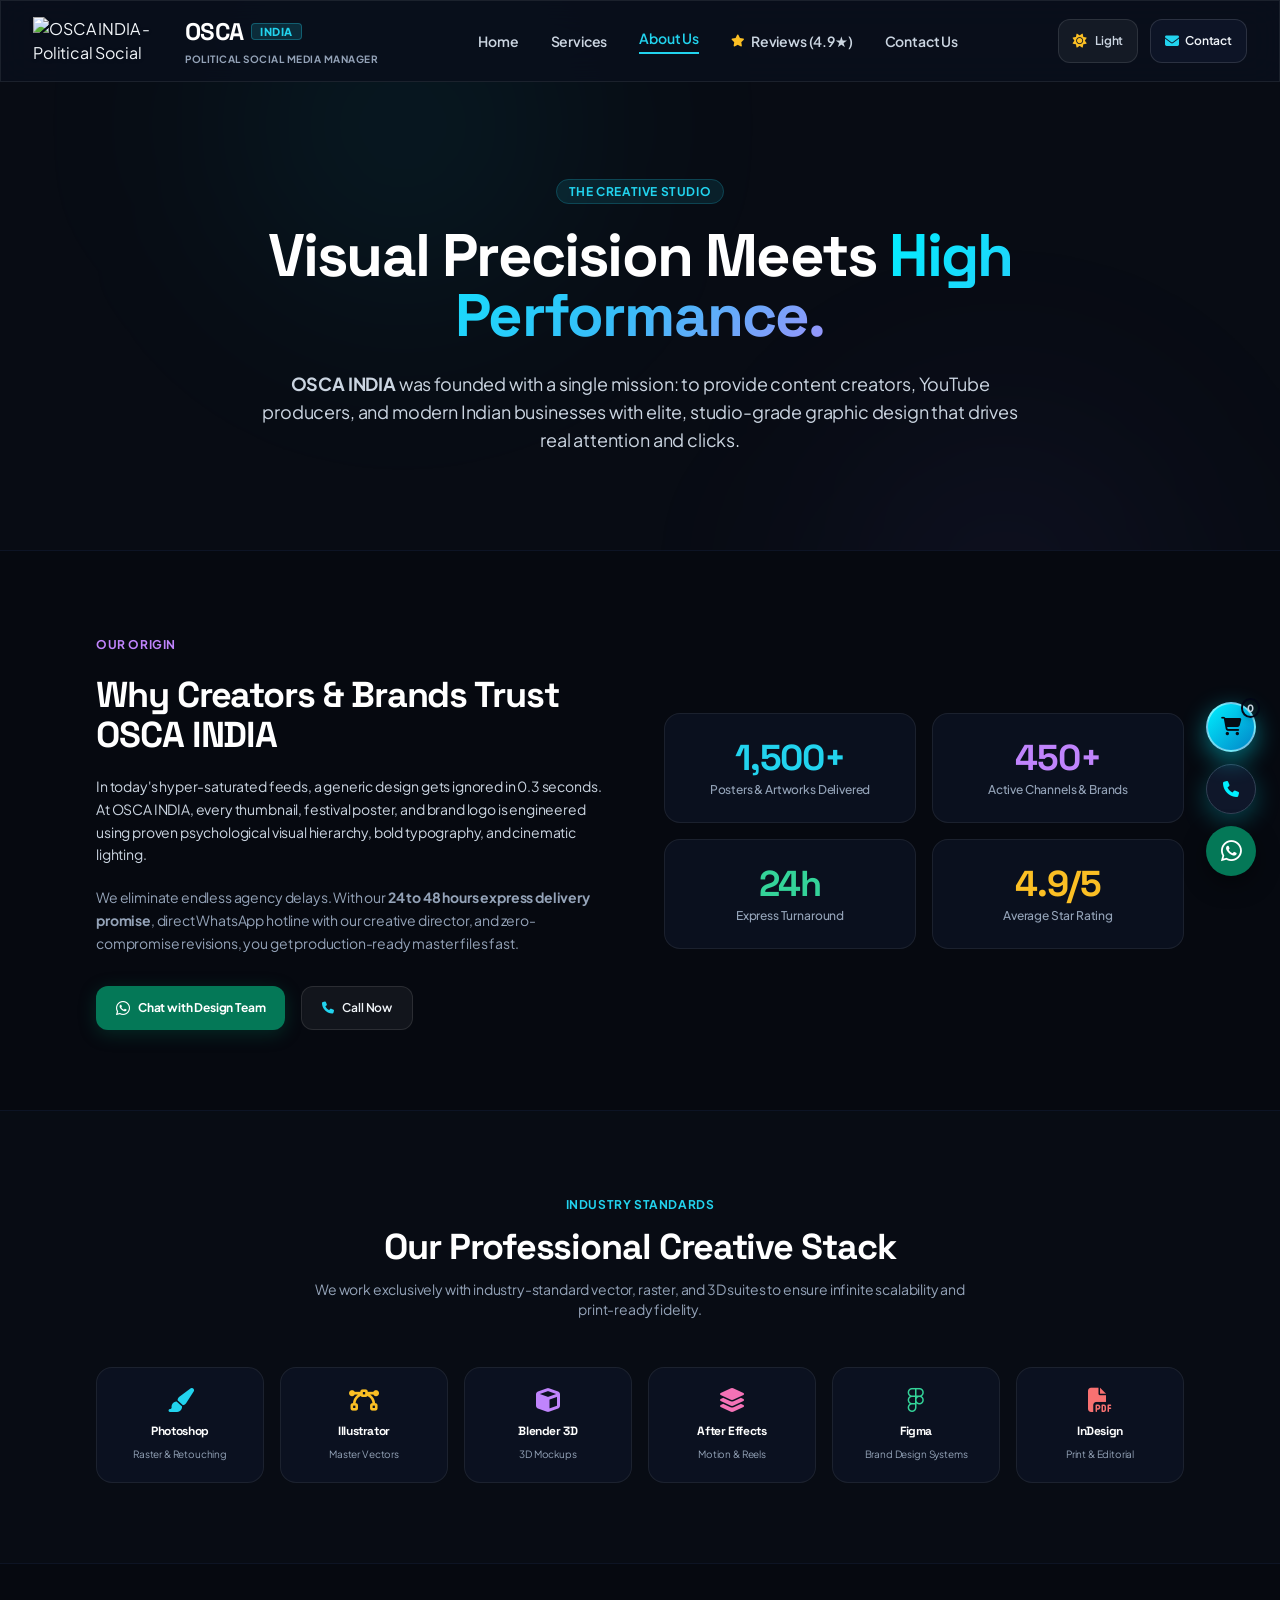
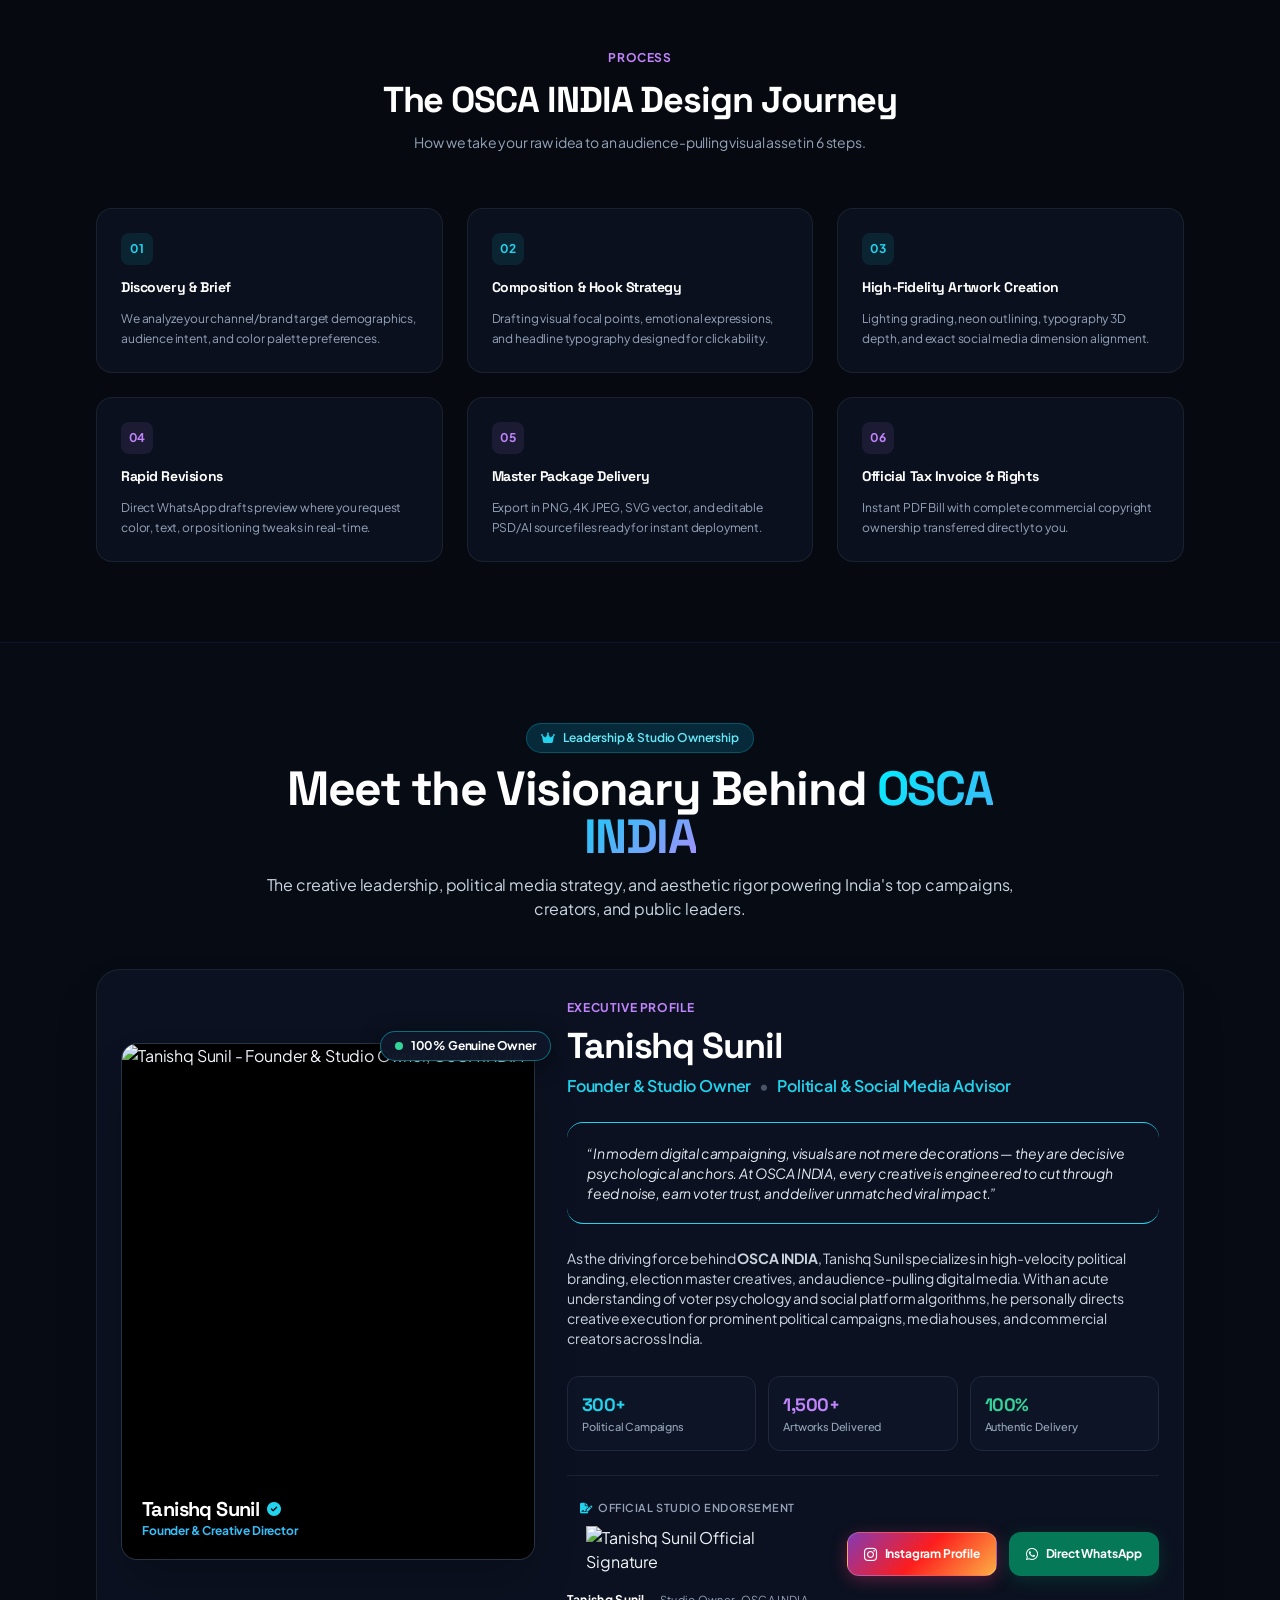
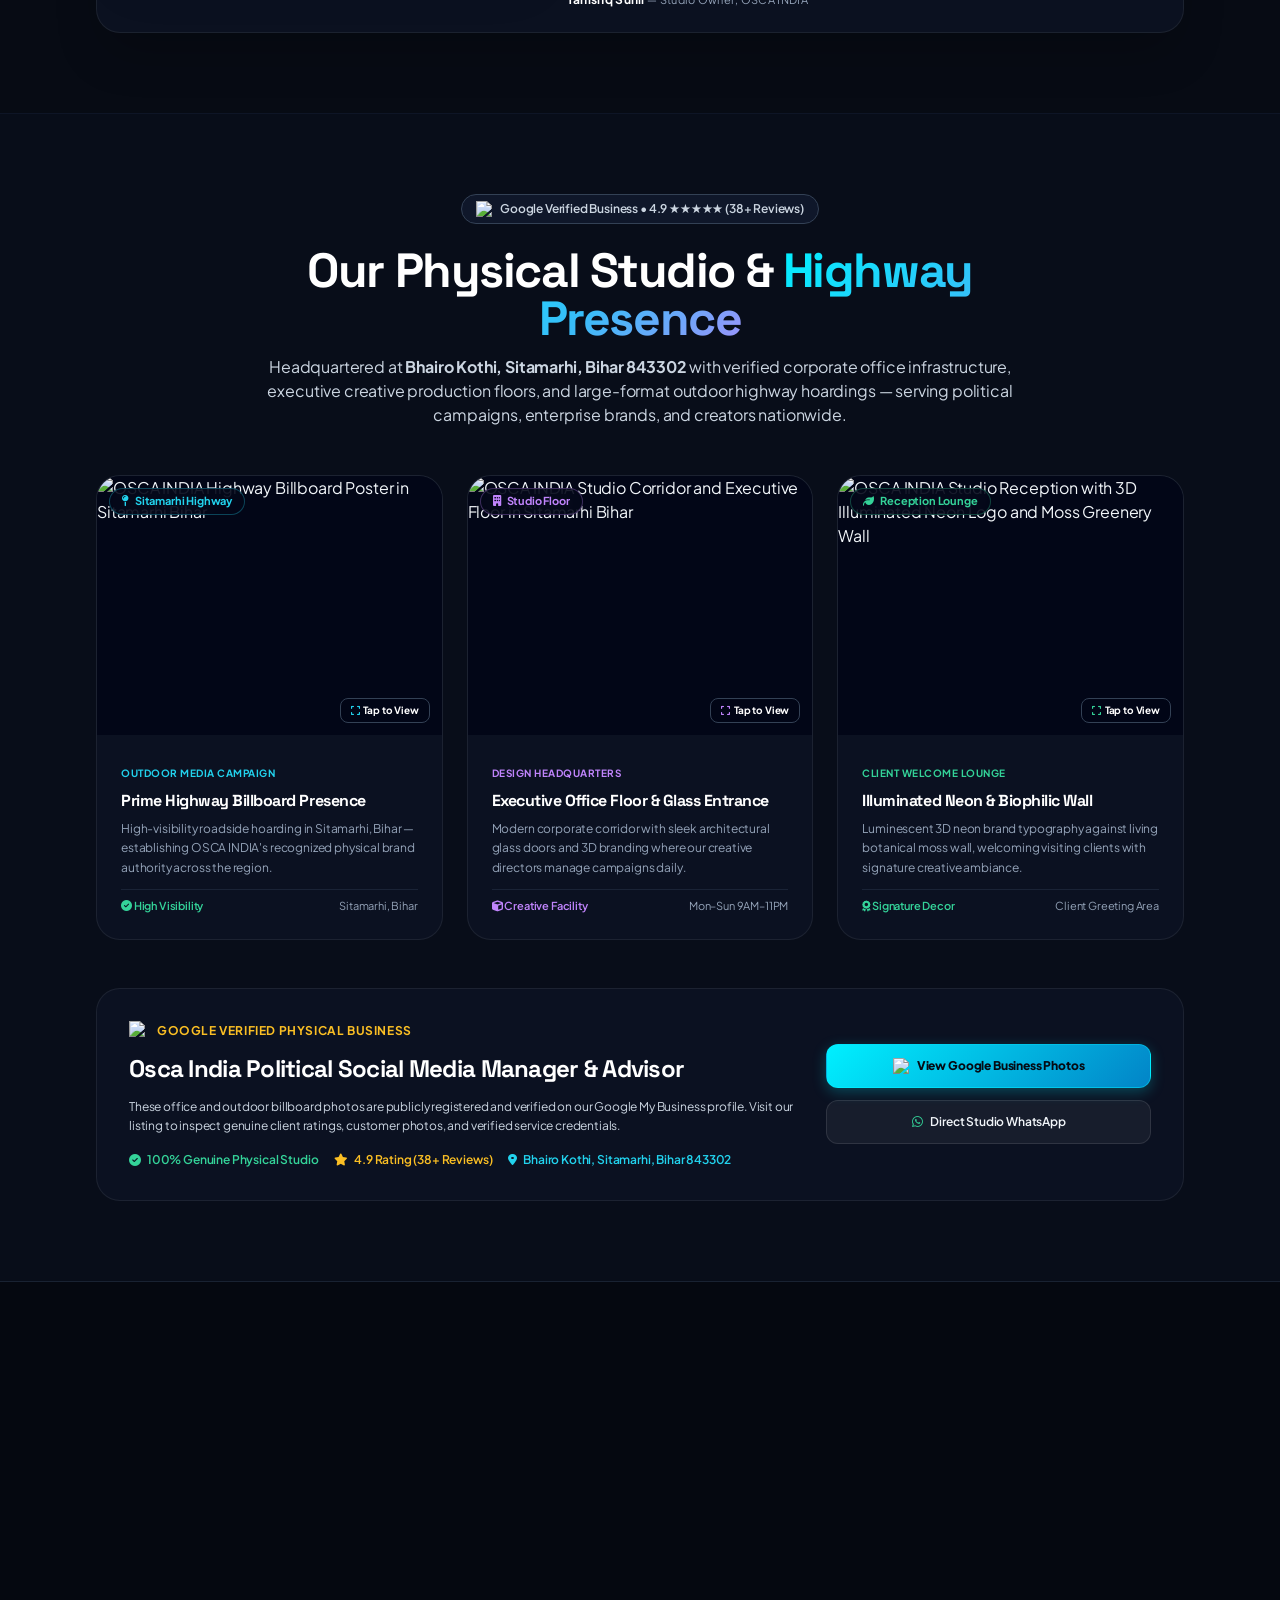
==== commit d5fcabc6: "Add files via upload" ====
--- a/about.html
+++ b/about.html
@@ -26,7 +26,7 @@
   <meta property="og:url" content="https://oscaindia.com/about" />
   <meta property="og:title" content="About Us — OSCA INDIA | Graphic Design &amp; Media Studio" />
   <meta property="og:description" content="Discover the creative infrastructure and team behind OSCA INDIA — premier graphic design studio based at Bhairo Kothi, Sitamarhi, Bihar 843302." />
-  <meta property="og:image" content="https://lh3.googleusercontent.com/d/1bLOFSbhyMDfQRoz8k_ujPbw_pZ3gLuT-" />
+  <meta property="og:image" content="https://lh3.googleusercontent.com/d/1bLOFSbhyMDfQRoz8k_ujPbw_pZ3gLuT-=w240" />
   <meta property="og:image:width" content="1200" />
   <meta property="og:image:height" content="630" />
   <meta property="og:locale" content="en_IN" />
@@ -37,7 +37,7 @@
   <meta name="twitter:url" content="https://oscaindia.com/about" />
   <meta name="twitter:title" content="About Us — OSCA INDIA | Graphic Design &amp; Media Studio" />
   <meta name="twitter:description" content="Discover the story, creative infrastructure, and philosophy behind OSCA INDIA — India's trusted graphic design studio." />
-  <meta name="twitter:image" content="https://lh3.googleusercontent.com/d/1bLOFSbhyMDfQRoz8k_ujPbw_pZ3gLuT-" />
+  <meta name="twitter:image" content="https://lh3.googleusercontent.com/d/1bLOFSbhyMDfQRoz8k_ujPbw_pZ3gLuT-=w240" />
 
   <!-- Resource Preconnect & Preload for Ultra-Fast Core Web Vitals (Max 3 critical origins) -->
     <link rel="preconnect" href="https://fonts.googleapis.com" />
@@ -45,7 +45,7 @@
     <link rel="preconnect" href="https://lh3.googleusercontent.com" crossorigin />
     <link rel="dns-prefetch" href="https://cdnjs.cloudflare.com" />
 <!-- Preload Critical Above-The-Fold Studio Logo for Instant LCP -->
-  <link rel="preload" as="image" href="https://lh3.googleusercontent.com/d/1bLOFSbhyMDfQRoz8k_ujPbw_pZ3gLuT-" fetchpriority="high" />
+  <link rel="preload" as="image" href="https://lh3.googleusercontent.com/d/1bLOFSbhyMDfQRoz8k_ujPbw_pZ3gLuT-=w240" fetchpriority="high" />
 
   <!-- Schema.org JSON-LD AboutPage & Organization Structured Data -->
   <script type="application/ld+json">
@@ -92,7 +92,7 @@
         "name": "OSCA INDIA",
         "alternateName": "OSCA INDIA Graphic Design Studio",
         "url": "https://oscaindia.com/",
-        "logo": "https://lh3.googleusercontent.com/d/1bLOFSbhyMDfQRoz8k_ujPbw_pZ3gLuT-",
+        "logo": "https://lh3.googleusercontent.com/d/1bLOFSbhyMDfQRoz8k_ujPbw_pZ3gLuT-=w240",
         "address": {
           "@type": "PostalAddress",
           "streetAddress": "Bhairo Kothi",
@@ -128,7 +128,7 @@
   </script>
 
   <!-- Unified Production CSS (Zero Runtime Overhead, Zero Blocking Delay) -->
-  <link rel="stylesheet" href="main.min.css?v=2.6" />
+  <link rel="stylesheet" href="main.min.css?v=2.7" />
 
   <!-- Google Fonts & Font Awesome 6 -->
   <link href="https://fonts.googleapis.com/css2?family=Plus+Jakarta+Sans:wght@300;400;500;600;700;800&family=Space+Grotesk:wght@500;600;700;800&display=swap" rel="stylesheet">
@@ -191,7 +191,7 @@
       <a href="index.html" class="flex items-center gap-3 group">
         <div class="h-12 w-auto flex items-center justify-center group-hover:scale-105 transition-transform">
           <img
-            src="https://lh3.googleusercontent.com/d/1bLOFSbhyMDfQRoz8k_ujPbw_pZ3gLuT-"
+            src="https://lh3.googleusercontent.com/d/1bLOFSbhyMDfQRoz8k_ujPbw_pZ3gLuT-=w240"
             alt="OSCA INDIA - Political Social Media Manager"
             width="140"
             height="48"
@@ -777,7 +777,7 @@
         <div class="space-y-2 text-center md:text-left">
           <a href="index.html" class="inline-flex items-center gap-3">
             <img
-                src="https://lh3.googleusercontent.com/d/1bLOFSbhyMDfQRoz8k_ujPbw_pZ3gLuT-"
+                src="https://lh3.googleusercontent.com/d/1bLOFSbhyMDfQRoz8k_ujPbw_pZ3gLuT-=w240"
                 alt="OSCA INDIA"
                 width="140"
                 height="40"
@@ -970,7 +970,7 @@
   <div id="cart-drawer" class="drawer-panel fixed top-0 right-0 bottom-0 w-full sm:w-[440px] bg-[#090d16] border-l border-slate-800 z-[950] translate-x-full flex flex-col shadow-2xl overflow-hidden">
     <div class="p-4 border-b border-slate-800 flex items-center justify-between bg-slate-900/50">
       <div class="flex items-center gap-2.5">
-        <img src="https://lh3.googleusercontent.com/d/1bLOFSbhyMDfQRoz8k_ujPbw_pZ3gLuT-" alt="OSCA INDIA" width="100" height="28" class="h-7 w-auto object-contain studio-brand-logo" />
+        <img src="https://lh3.googleusercontent.com/d/1bLOFSbhyMDfQRoz8k_ujPbw_pZ3gLuT-=w240" alt="OSCA INDIA" width="100" height="28" class="h-7 w-auto object-contain studio-brand-logo" />
         <h3 class="text-xs font-bold text-white tracking-wide">Your Design Cart</h3>
       </div>
       <div class="flex items-center gap-2">
--- a/main.min.css
+++ b/main.min.css
@@ -1 +1 @@
-*,:after,:before{--tw-border-spacing-x:0;--tw-border-spacing-y:0;--tw-translate-x:0;--tw-translate-y:0;--tw-rotate:0;--tw-skew-x:0;--tw-skew-y:0;--tw-scale-x:1;--tw-scale-y:1;--tw-pan-x: ;--tw-pan-y: ;--tw-pinch-zoom: ;--tw-scroll-snap-strictness:proximity;--tw-gradient-from-position: ;--tw-gradient-via-position: ;--tw-gradient-to-position: ;--tw-ordinal: ;--tw-slashed-zero: ;--tw-numeric-figure: ;--tw-numeric-spacing: ;--tw-numeric-fraction: ;--tw-ring-inset: ;--tw-ring-offset-width:0px;--tw-ring-offset-color:#fff;--tw-ring-color:rgba(59,130,246,.5);--tw-ring-offset-shadow:0 0 #0000;--tw-ring-shadow:0 0 #0000;--tw-shadow:0 0 #0000;--tw-shadow-colored:0 0 #0000;--tw-blur: ;--tw-brightness: ;--tw-contrast: ;--tw-grayscale: ;--tw-hue-rotate: ;--tw-invert: ;--tw-saturate: ;--tw-sepia: ;--tw-drop-shadow: ;--tw-backdrop-blur: ;--tw-backdrop-brightness: ;--tw-backdrop-contrast: ;--tw-backdrop-grayscale: ;--tw-backdrop-hue-rotate: ;--tw-backdrop-invert: ;--tw-backdrop-opacity: ;--tw-backdrop-saturate: ;--tw-backdrop-sepia: ;--tw-contain-size: ;--tw-contain-layout: ;--tw-contain-paint: ;--tw-contain-style: }::backdrop{--tw-border-spacing-x:0;--tw-border-spacing-y:0;--tw-translate-x:0;--tw-translate-y:0;--tw-rotate:0;--tw-skew-x:0;--tw-skew-y:0;--tw-scale-x:1;--tw-scale-y:1;--tw-pan-x: ;--tw-pan-y: ;--tw-pinch-zoom: ;--tw-scroll-snap-strictness:proximity;--tw-gradient-from-position: ;--tw-gradient-via-position: ;--tw-gradient-to-position: ;--tw-ordinal: ;--tw-slashed-zero: ;--tw-numeric-figure: ;--tw-numeric-spacing: ;--tw-numeric-fraction: ;--tw-ring-inset: ;--tw-ring-offset-width:0px;--tw-ring-offset-color:#fff;--tw-ring-color:rgba(59,130,246,.5);--tw-ring-offset-shadow:0 0 #0000;--tw-ring-shadow:0 0 #0000;--tw-shadow:0 0 #0000;--tw-shadow-colored:0 0 #0000;--tw-blur: ;--tw-brightness: ;--tw-contrast: ;--tw-grayscale: ;--tw-hue-rotate: ;--tw-invert: ;--tw-saturate: ;--tw-sepia: ;--tw-drop-shadow: ;--tw-backdrop-blur: ;--tw-backdrop-brightness: ;--tw-backdrop-contrast: ;--tw-backdrop-grayscale: ;--tw-backdrop-hue-rotate: ;--tw-backdrop-invert: ;--tw-backdrop-opacity: ;--tw-backdrop-saturate: ;--tw-backdrop-sepia: ;--tw-contain-size: ;--tw-contain-layout: ;--tw-contain-paint: ;--tw-contain-style: }/*! tailwindcss v3.4.17 | MIT License | https://tailwindcss.com*/*,:after,:before{box-sizing:border-box;border:0 solid #e5e7eb}:after,:before{--tw-content:""}:host,html{line-height:1.5;-webkit-text-size-adjust:100%;-moz-tab-size:4;-o-tab-size:4;tab-size:4;font-family:ui-sans-serif,system-ui,sans-serif,Apple Color Emoji,Segoe UI Emoji,Segoe UI Symbol,Noto Color Emoji;font-feature-settings:normal;font-variation-settings:normal;-webkit-tap-highlight-color:transparent}body{margin:0;line-height:inherit}hr{height:0;color:inherit;border-top-width:1px}abbr:where([title]){-webkit-text-decoration:underline dotted;text-decoration:underline dotted}h1,h2,h3,h4,h5,h6{font-size:inherit;font-weight:inherit}a{color:inherit;text-decoration:inherit}b,strong{font-weight:bolder}code,kbd,pre,samp{font-family:ui-monospace,SFMono-Regular,Menlo,Monaco,Consolas,Liberation Mono,Courier New,monospace;font-feature-settings:normal;font-variation-settings:normal;font-size:1em}small{font-size:80%}sub,sup{font-size:75%;line-height:0;position:relative;vertical-align:baseline}sub{bottom:-.25em}sup{top:-.5em}table{text-indent:0;border-color:inherit;border-collapse:collapse}button,input,optgroup,select,textarea{font-family:inherit;font-feature-settings:inherit;font-variation-settings:inherit;font-size:100%;font-weight:inherit;line-height:inherit;letter-spacing:inherit;color:inherit;margin:0;padding:0}button,select{text-transform:none}button,input:where([type=button]),input:where([type=reset]),input:where([type=submit]){-webkit-appearance:button;background-color:transparent;background-image:none}:-moz-focusring{outline:auto}:-moz-ui-invalid{box-shadow:none}progress{vertical-align:baseline}::-webkit-inner-spin-button,::-webkit-outer-spin-button{height:auto}[type=search]{-webkit-appearance:textfield;outline-offset:-2px}::-webkit-search-decoration{-webkit-appearance:none}::-webkit-file-upload-button{-webkit-appearance:button;font:inherit}summary{display:list-item}blockquote,dd,dl,figure,h1,h2,h3,h4,h5,h6,hr,p,pre{margin:0}fieldset{margin:0}fieldset,legend{padding:0}menu,ol,ul{list-style:none;margin:0;padding:0}dialog{padding:0}textarea{resize:vertical}input::-moz-placeholder,textarea::-moz-placeholder{opacity:1;color:#9ca3af}input::placeholder,textarea::placeholder{opacity:1;color:#9ca3af}[role=button],button{cursor:pointer}:disabled{cursor:default}audio,canvas,embed,iframe,img,object,svg,video{display:block;vertical-align:middle}img,video{max-width:100%;height:auto}[hidden]:where(:not([hidden=until-found])){display:none}.\!container{width:100%!important}.container{width:100%}@media (min-width:640px){.\!container{max-width:640px!important}.container{max-width:640px}}@media (min-width:768px){.\!container{max-width:768px!important}.container{max-width:768px}}@media (min-width:1024px){.\!container{max-width:1024px!important}.container{max-width:1024px}}@media (min-width:1280px){.\!container{max-width:1280px!important}.container{max-width:1280px}}@media (min-width:1536px){.\!container{max-width:1536px!important}.container{max-width:1536px}}.pointer-events-none{pointer-events:none}.visible{visibility:visible}.static{position:static}.fixed{position:fixed}.absolute{position:absolute}.relative{position:relative}.sticky{position:sticky}.inset-0{inset:0}.inset-x-0{left:0;right:0}.-bottom-3{bottom:-.75rem}.-right-1{right:-.25rem}.-right-1\.5{right:-.375rem}.-right-2\.5{right:-.625rem}.-right-3{right:-.75rem}.-top-1{top:-.25rem}.-top-1\.5{top:-.375rem}.-top-3{top:-.75rem}.bottom-0{bottom:0}.bottom-1{bottom:.25rem}.bottom-3{bottom:.75rem}.left-0{left:0}.left-1{left:.25rem}.left-2{left:.5rem}.left-2\.5{left:.625rem}.left-3{left:.75rem}.right-0{right:0}.right-2{right:.5rem}.right-2\.5{right:.625rem}.right-3{right:.75rem}.right-4{right:1rem}.top-0{top:0}.top-1\/2{top:50%}.top-2{top:.5rem}.top-2\.5{top:.625rem}.top-3{top:.75rem}.top-4{top:1rem}.z-0{z-index:0}.z-10{z-index:10}.z-20{z-index:20}.z-30{z-index:30}.z-50{z-index:50}.z-\[1000\]{z-index:1000}.z-\[900\]{z-index:900}.z-\[950\]{z-index:950}.col-span-1{grid-column:span 1/span 1}.col-span-2{grid-column:span 2/span 2}.col-span-full{grid-column:1/-1}.mx-auto{margin-left:auto;margin-right:auto}.mb-0\.5{margin-bottom:.125rem}.mb-1{margin-bottom:.25rem}.mb-1\.5{margin-bottom:.375rem}.mb-10{margin-bottom:2.5rem}.mb-12{margin-bottom:3rem}.mb-14{margin-bottom:3.5rem}.mb-2{margin-bottom:.5rem}.mb-3{margin-bottom:.75rem}.mb-3\.5{margin-bottom:.875rem}.mb-6{margin-bottom:1.5rem}.mb-8{margin-bottom:2rem}.mr-1{margin-right:.25rem}.mt-0\.5{margin-top:.125rem}.mt-1{margin-top:.25rem}.mt-1\.5{margin-top:.375rem}.mt-10{margin-top:2.5rem}.mt-2{margin-top:.5rem}.mt-2\.5{margin-top:.625rem}.mt-3{margin-top:.75rem}.mt-4{margin-top:1rem}.mt-8{margin-top:2rem}.line-clamp-1{-webkit-line-clamp:1}.line-clamp-1,.line-clamp-2{overflow:hidden;display:-webkit-box;-webkit-box-orient:vertical}.line-clamp-2{-webkit-line-clamp:2}.line-clamp-4{overflow:hidden;display:-webkit-box;-webkit-box-orient:vertical;-webkit-line-clamp:4}.block{display:block}.inline-block{display:inline-block}.inline{display:inline}.flex{display:flex}.inline-flex{display:inline-flex}.table{display:table}.grid{display:grid}.hidden{display:none}.aspect-\[4\/3\]{aspect-ratio:4/3}.aspect-\[4\/5\]{aspect-ratio:4/5}.aspect-video{aspect-ratio:16/9}.h-1\.5{height:.375rem}.h-10{height:2.5rem}.h-11{height:2.75rem}.h-12{height:3rem}.h-16{height:4rem}.h-2{height:.5rem}.h-2\.5{height:.625rem}.h-20{height:5rem}.h-3\.5{height:.875rem}.h-36{height:9rem}.h-4{height:1rem}.h-5{height:1.25rem}.h-6{height:1.5rem}.h-7{height:1.75rem}.h-8{height:2rem}.h-9{height:2.25rem}.h-\[170px\]{height:170px}.h-full{height:100%}.max-h-\[62vh\]{max-height:62vh}.max-h-\[92vh\]{max-height:92vh}.min-h-\[44px\]{min-height:44px}.min-h-screen{min-height:100vh}.w-1\.5{width:.375rem}.w-10{width:2.5rem}.w-11{width:2.75rem}.w-12{width:3rem}.w-2{width:.5rem}.w-2\.5{width:.625rem}.w-3\.5{width:.875rem}.w-4{width:1rem}.w-5{width:1.25rem}.w-6{width:1.5rem}.w-7{width:1.75rem}.w-8{width:2rem}.w-9{width:2.25rem}.w-\[170px\]{width:170px}.w-auto{width:auto}.w-full{width:100%}.w-max{width:-moz-max-content;width:max-content}.min-w-0{min-width:0}.max-w-2xl{max-width:42rem}.max-w-3xl{max-width:48rem}.max-w-4xl{max-width:56rem}.max-w-5xl{max-width:64rem}.max-w-6xl{max-width:72rem}.max-w-7xl{max-width:80rem}.max-w-full{max-width:100%}.max-w-md{max-width:28rem}.max-w-xl{max-width:36rem}.flex-1{flex:1 1 0%}.flex-shrink-0,.shrink-0{flex-shrink:0}.flex-grow,.grow{flex-grow:1}.-translate-y-1\/2{--tw-translate-y:-50%}.-translate-y-1\/2,.translate-x-full{transform:translate(var(--tw-translate-x),var(--tw-translate-y)) rotate(var(--tw-rotate)) skewX(var(--tw-skew-x)) skewY(var(--tw-skew-y)) scaleX(var(--tw-scale-x)) scaleY(var(--tw-scale-y))}.translate-x-full{--tw-translate-x:100%}.scale-0{--tw-scale-x:0;--tw-scale-y:0}.scale-0,.scale-100{transform:translate(var(--tw-translate-x),var(--tw-translate-y)) rotate(var(--tw-rotate)) skewX(var(--tw-skew-x)) skewY(var(--tw-skew-y)) scaleX(var(--tw-scale-x)) scaleY(var(--tw-scale-y))}.scale-100{--tw-scale-x:1;--tw-scale-y:1}.scale-125{--tw-scale-x:1.25;--tw-scale-y:1.25}.scale-125,.transform{transform:translate(var(--tw-translate-x),var(--tw-translate-y)) rotate(var(--tw-rotate)) skewX(var(--tw-skew-x)) skewY(var(--tw-skew-y)) scaleX(var(--tw-scale-x)) scaleY(var(--tw-scale-y))}@keyframes ping{75%,to{transform:scale(2);opacity:0}}.animate-ping{animation:ping 1s cubic-bezier(0,0,.2,1) infinite}@keyframes pulse{50%{opacity:.5}}.animate-pulse{animation:pulse 2s cubic-bezier(.4,0,.6,1) infinite}.cursor-grab{cursor:grab}.cursor-pointer{cursor:pointer}.select-none{-webkit-user-select:none;-moz-user-select:none;user-select:none}.select-all{-webkit-user-select:all;-moz-user-select:all;user-select:all}.grid-cols-1{grid-template-columns:repeat(1,minmax(0,1fr))}.grid-cols-2{grid-template-columns:repeat(2,minmax(0,1fr))}.grid-cols-3{grid-template-columns:repeat(3,minmax(0,1fr))}.flex-col{flex-direction:column}.flex-wrap{flex-wrap:wrap}.items-start{align-items:flex-start}.items-end{align-items:flex-end}.items-center{align-items:center}.items-baseline{align-items:baseline}.items-stretch{align-items:stretch}.justify-center{justify-content:center}.justify-between{justify-content:space-between}.gap-0\.5{gap:.125rem}.gap-1{gap:.25rem}.gap-1\.5{gap:.375rem}.gap-12{gap:3rem}.gap-2{gap:.5rem}.gap-2\.5{gap:.625rem}.gap-3{gap:.75rem}.gap-3\.5{gap:.875rem}.gap-4{gap:1rem}.gap-5{gap:1.25rem}.gap-6{gap:1.5rem}.gap-7{gap:1.75rem}.gap-8{gap:2rem}.space-y-1>:not([hidden])~:not([hidden]){--tw-space-y-reverse:0;margin-top:calc(.25rem*(1 - var(--tw-space-y-reverse)));margin-bottom:calc(.25rem*var(--tw-space-y-reverse))}.space-y-1\.5>:not([hidden])~:not([hidden]){--tw-space-y-reverse:0;margin-top:calc(.375rem*(1 - var(--tw-space-y-reverse)));margin-bottom:calc(.375rem*var(--tw-space-y-reverse))}.space-y-12>:not([hidden])~:not([hidden]){--tw-space-y-reverse:0;margin-top:calc(3rem*(1 - var(--tw-space-y-reverse)));margin-bottom:calc(3rem*var(--tw-space-y-reverse))}.space-y-2>:not([hidden])~:not([hidden]){--tw-space-y-reverse:0;margin-top:calc(.5rem*(1 - var(--tw-space-y-reverse)));margin-bottom:calc(.5rem*var(--tw-space-y-reverse))}.space-y-2\.5>:not([hidden])~:not([hidden]){--tw-space-y-reverse:0;margin-top:calc(.625rem*(1 - var(--tw-space-y-reverse)));margin-bottom:calc(.625rem*var(--tw-space-y-reverse))}.space-y-3>:not([hidden])~:not([hidden]){--tw-space-y-reverse:0;margin-top:calc(.75rem*(1 - var(--tw-space-y-reverse)));margin-bottom:calc(.75rem*var(--tw-space-y-reverse))}.space-y-3\.5>:not([hidden])~:not([hidden]){--tw-space-y-reverse:0;margin-top:calc(.875rem*(1 - var(--tw-space-y-reverse)));margin-bottom:calc(.875rem*var(--tw-space-y-reverse))}.space-y-4>:not([hidden])~:not([hidden]){--tw-space-y-reverse:0;margin-top:calc(1rem*(1 - var(--tw-space-y-reverse)));margin-bottom:calc(1rem*var(--tw-space-y-reverse))}.space-y-5>:not([hidden])~:not([hidden]){--tw-space-y-reverse:0;margin-top:calc(1.25rem*(1 - var(--tw-space-y-reverse)));margin-bottom:calc(1.25rem*var(--tw-space-y-reverse))}.space-y-6>:not([hidden])~:not([hidden]){--tw-space-y-reverse:0;margin-top:calc(1.5rem*(1 - var(--tw-space-y-reverse)));margin-bottom:calc(1.5rem*var(--tw-space-y-reverse))}.space-y-8>:not([hidden])~:not([hidden]){--tw-space-y-reverse:0;margin-top:calc(2rem*(1 - var(--tw-space-y-reverse)));margin-bottom:calc(2rem*var(--tw-space-y-reverse))}.self-start{align-self:flex-start}.self-end{align-self:flex-end}.overflow-auto{overflow:auto}.overflow-hidden{overflow:hidden}.overflow-x-auto{overflow-x:auto}.overflow-y-auto{overflow-y:auto}.scroll-smooth{scroll-behavior:smooth}.truncate{overflow:hidden;text-overflow:ellipsis;white-space:nowrap}.rounded{border-radius:.25rem}.rounded-2xl{border-radius:1rem}.rounded-3xl{border-radius:1.5rem}.rounded-full{border-radius:9999px}.rounded-lg{border-radius:.5rem}.rounded-md{border-radius:.375rem}.rounded-xl{border-radius:.75rem}.rounded-t-2xl{border-top-left-radius:1rem;border-top-right-radius:1rem}.border{border-width:1px}.border-0{border-width:0}.border-2{border-width:2px}.border-y{border-top-width:1px}.border-b,.border-y{border-bottom-width:1px}.border-b-2{border-bottom-width:2px}.border-l{border-left-width:1px}.border-t{border-top-width:1px}.border-dashed{border-style:dashed}.border-amber-400{--tw-border-opacity:1;border-color:rgb(251 191 36/var(--tw-border-opacity,1))}.border-amber-400\/30{border-color:rgba(251,191,36,.3)}.border-amber-500\/30{border-color:rgba(245,158,11,.3)}.border-amber-500\/40{border-color:rgba(245,158,11,.4)}.border-blue-500\/30{border-color:rgba(59,130,246,.3)}.border-cyan-400{--tw-border-opacity:1;border-color:rgb(34 211 238/var(--tw-border-opacity,1))}.border-cyan-400\/20{border-color:rgba(34,211,238,.2)}.border-cyan-400\/30{border-color:rgba(34,211,238,.3)}.border-cyan-500\/30{border-color:rgba(6,182,212,.3)}.border-cyan-500\/40{border-color:rgba(6,182,212,.4)}.border-emerald-400\/30{border-color:rgba(52,211,153,.3)}.border-emerald-500\/20{border-color:rgba(16,185,129,.2)}.border-emerald-500\/30{border-color:rgba(16,185,129,.3)}.border-emerald-500\/40{border-color:rgba(16,185,129,.4)}.border-emerald-600\/70{border-color:rgba(5,150,105,.7)}.border-orange-500\/30{border-color:rgba(249,115,22,.3)}.border-orange-500\/40{border-color:rgba(249,115,22,.4)}.border-pink-500\/30{border-color:rgba(236,72,153,.3)}.border-pink-500\/40{border-color:rgba(236,72,153,.4)}.border-purple-400\/30{border-color:rgba(192,132,252,.3)}.border-purple-500\/30{border-color:rgba(168,85,247,.3)}.border-red-500\/30{border-color:rgba(239,68,68,.3)}.border-red-500\/40{border-color:rgba(239,68,68,.4)}.border-slate-700{--tw-border-opacity:1;border-color:rgb(51 65 85/var(--tw-border-opacity,1))}.border-slate-700\/50{border-color:rgba(51,65,85,.5)}.border-slate-700\/60{border-color:rgba(51,65,85,.6)}.border-slate-700\/80{border-color:rgba(51,65,85,.8)}.border-slate-800{--tw-border-opacity:1;border-color:rgb(30 41 59/var(--tw-border-opacity,1))}.border-slate-800\/60{border-color:rgba(30,41,59,.6)}.border-slate-800\/80{border-color:rgba(30,41,59,.8)}.border-slate-900{--tw-border-opacity:1;border-color:rgb(15 23 42/var(--tw-border-opacity,1))}.border-slate-900\/80{border-color:rgba(15,23,42,.8)}.border-slate-950{--tw-border-opacity:1;border-color:rgb(2 6 23/var(--tw-border-opacity,1))}.bg-\[\#050810\]{--tw-bg-opacity:1;background-color:rgb(5 8 16/var(--tw-bg-opacity,1))}.bg-\[\#050811\]{--tw-bg-opacity:1;background-color:rgb(5 8 17/var(--tw-bg-opacity,1))}.bg-\[\#060910\]{--tw-bg-opacity:1;background-color:rgb(6 9 16/var(--tw-bg-opacity,1))}.bg-\[\#060a12\]{--tw-bg-opacity:1;background-color:rgb(6 10 18/var(--tw-bg-opacity,1))}.bg-\[\#060a13\]{--tw-bg-opacity:1;background-color:rgb(6 10 19/var(--tw-bg-opacity,1))}.bg-\[\#070a12\]{--tw-bg-opacity:1;background-color:rgb(7 10 18/var(--tw-bg-opacity,1))}.bg-\[\#070a12\]\/90{background-color:rgba(7,10,18,.9)}.bg-\[\#070b14\]{--tw-bg-opacity:1;background-color:rgb(7 11 20/var(--tw-bg-opacity,1))}.bg-\[\#080c14\]{--tw-bg-opacity:1;background-color:rgb(8 12 20/var(--tw-bg-opacity,1))}.bg-\[\#080d19\]{--tw-bg-opacity:1;background-color:rgb(8 13 25/var(--tw-bg-opacity,1))}.bg-\[\#090d16\]{--tw-bg-opacity:1;background-color:rgb(9 13 22/var(--tw-bg-opacity,1))}.bg-\[\#0a0f1d\]{--tw-bg-opacity:1;background-color:rgb(10 15 29/var(--tw-bg-opacity,1))}.bg-amber-400{--tw-bg-opacity:1;background-color:rgb(251 191 36/var(--tw-bg-opacity,1))}.bg-amber-400\/10{background-color:rgba(251,191,36,.1)}.bg-amber-400\/20{background-color:rgba(251,191,36,.2)}.bg-amber-400\/80{background-color:rgba(251,191,36,.8)}.bg-amber-500{--tw-bg-opacity:1;background-color:rgb(245 158 11/var(--tw-bg-opacity,1))}.bg-amber-500\/10{background-color:rgba(245,158,11,.1)}.bg-amber-600{--tw-bg-opacity:1;background-color:rgb(217 119 6/var(--tw-bg-opacity,1))}.bg-amber-700{--tw-bg-opacity:1;background-color:rgb(180 83 9/var(--tw-bg-opacity,1))}.bg-amber-950\/90{background-color:rgba(69,26,3,.9)}.bg-black\/20{background-color:rgba(0,0,0,.2)}.bg-black\/40{background-color:rgba(0,0,0,.4)}.bg-black\/70{background-color:rgba(0,0,0,.7)}.bg-black\/85{background-color:rgba(0,0,0,.85)}.bg-blue-500\/10{background-color:rgba(59,130,246,.1)}.bg-blue-600{--tw-bg-opacity:1;background-color:rgb(37 99 235/var(--tw-bg-opacity,1))}.bg-blue-600\/20{background-color:rgba(37,99,235,.2)}.bg-cyan-400{--tw-bg-opacity:1;background-color:rgb(34 211 238/var(--tw-bg-opacity,1))}.bg-cyan-400\/10{background-color:rgba(34,211,238,.1)}.bg-cyan-400\/15{background-color:rgba(34,211,238,.15)}.bg-cyan-400\/20{background-color:rgba(34,211,238,.2)}.bg-cyan-500\/10{background-color:rgba(6,182,212,.1)}.bg-cyan-600{--tw-bg-opacity:1;background-color:rgb(8 145 178/var(--tw-bg-opacity,1))}.bg-cyan-950\/80{background-color:rgba(8,51,68,.8)}.bg-emerald-400{--tw-bg-opacity:1;background-color:rgb(52 211 153/var(--tw-bg-opacity,1))}.bg-emerald-400\/10{background-color:rgba(52,211,153,.1)}.bg-emerald-400\/20{background-color:rgba(52,211,153,.2)}.bg-emerald-500{--tw-bg-opacity:1;background-color:rgb(16 185 129/var(--tw-bg-opacity,1))}.bg-emerald-500\/10{background-color:rgba(16,185,129,.1)}.bg-emerald-500\/15{background-color:rgba(16,185,129,.15)}.bg-emerald-600{--tw-bg-opacity:1;background-color:rgb(5 150 105/var(--tw-bg-opacity,1))}.bg-emerald-950{--tw-bg-opacity:1;background-color:rgb(2 44 34/var(--tw-bg-opacity,1))}.bg-emerald-950\/60{background-color:rgba(2,44,34,.6)}.bg-emerald-950\/90{background-color:rgba(2,44,34,.9)}.bg-fuchsia-600{--tw-bg-opacity:1;background-color:rgb(192 38 211/var(--tw-bg-opacity,1))}.bg-indigo-600{--tw-bg-opacity:1;background-color:rgb(79 70 229/var(--tw-bg-opacity,1))}.bg-indigo-600\/20{background-color:rgba(79,70,229,.2)}.bg-indigo-700{--tw-bg-opacity:1;background-color:rgb(67 56 202/var(--tw-bg-opacity,1))}.bg-lime-600{--tw-bg-opacity:1;background-color:rgb(101 163 13/var(--tw-bg-opacity,1))}.bg-orange-500\/20{background-color:rgba(249,115,22,.2)}.bg-orange-600{--tw-bg-opacity:1;background-color:rgb(234 88 12/var(--tw-bg-opacity,1))}.bg-orange-950\/40{background-color:rgba(67,20,7,.4)}.bg-pink-600{--tw-bg-opacity:1;background-color:rgb(219 39 119/var(--tw-bg-opacity,1))}.bg-pink-700{--tw-bg-opacity:1;background-color:rgb(190 24 93/var(--tw-bg-opacity,1))}.bg-purple-400\/10{background-color:rgba(192,132,252,.1)}.bg-purple-500\/10{background-color:rgba(168,85,247,.1)}.bg-purple-500\/15{background-color:rgba(168,85,247,.15)}.bg-purple-600{--tw-bg-opacity:1;background-color:rgb(147 51 234/var(--tw-bg-opacity,1))}.bg-red-500\/10{background-color:rgba(239,68,68,.1)}.bg-red-600{--tw-bg-opacity:1;background-color:rgb(220 38 38/var(--tw-bg-opacity,1))}.bg-rose-600{--tw-bg-opacity:1;background-color:rgb(225 29 72/var(--tw-bg-opacity,1))}.bg-rose-700{--tw-bg-opacity:1;background-color:rgb(190 18 60/var(--tw-bg-opacity,1))}.bg-sky-600{--tw-bg-opacity:1;background-color:rgb(2 132 199/var(--tw-bg-opacity,1))}.bg-sky-700{--tw-bg-opacity:1;background-color:rgb(3 105 161/var(--tw-bg-opacity,1))}.bg-slate-800{--tw-bg-opacity:1;background-color:rgb(30 41 59/var(--tw-bg-opacity,1))}.bg-slate-800\/80{background-color:rgba(30,41,59,.8)}.bg-slate-800\/90{background-color:rgba(30,41,59,.9)}.bg-slate-900{--tw-bg-opacity:1;background-color:rgb(15 23 42/var(--tw-bg-opacity,1))}.bg-slate-900\/40{background-color:rgba(15,23,42,.4)}.bg-slate-900\/50{background-color:rgba(15,23,42,.5)}.bg-slate-900\/60{background-color:rgba(15,23,42,.6)}.bg-slate-900\/80{background-color:rgba(15,23,42,.8)}.bg-slate-900\/90{background-color:rgba(15,23,42,.9)}.bg-slate-900\/95{background-color:rgba(15,23,42,.95)}.bg-slate-950{--tw-bg-opacity:1;background-color:rgb(2 6 23/var(--tw-bg-opacity,1))}.bg-slate-950\/80{background-color:rgba(2,6,23,.8)}.bg-slate-950\/85{background-color:rgba(2,6,23,.85)}.bg-slate-950\/90{background-color:rgba(2,6,23,.9)}.bg-teal-600{--tw-bg-opacity:1;background-color:rgb(13 148 136/var(--tw-bg-opacity,1))}.bg-teal-600\/20{background-color:rgba(13,148,136,.2)}.bg-transparent{background-color:transparent}.bg-violet-600{--tw-bg-opacity:1;background-color:rgb(124 58 237/var(--tw-bg-opacity,1))}.bg-white{--tw-bg-opacity:1;background-color:rgb(255 255 255/var(--tw-bg-opacity,1))}.bg-gradient-to-l{background-image:linear-gradient(to left,var(--tw-gradient-stops))}.bg-gradient-to-r{background-image:linear-gradient(to right,var(--tw-gradient-stops))}.bg-gradient-to-t{background-image:linear-gradient(to top,var(--tw-gradient-stops))}.from-\[\#070a12\]{--tw-gradient-from:#070a12 var(--tw-gradient-from-position);--tw-gradient-to:rgba(7,10,18,0) var(--tw-gradient-to-position);--tw-gradient-stops:var(--tw-gradient-from),var(--tw-gradient-to)}.from-\[\#080c14\]{--tw-gradient-from:#080c14 var(--tw-gradient-from-position);--tw-gradient-to:rgba(8,12,20,0) var(--tw-gradient-to-position);--tw-gradient-stops:var(--tw-gradient-from),var(--tw-gradient-to)}.from-black\/95{--tw-gradient-from:rgba(0,0,0,.95) var(--tw-gradient-from-position);--tw-gradient-to:transparent var(--tw-gradient-to-position);--tw-gradient-stops:var(--tw-gradient-from),var(--tw-gradient-to)}.from-blue-600{--tw-gradient-from:#2563eb var(--tw-gradient-from-position);--tw-gradient-to:rgba(37,99,235,0) var(--tw-gradient-to-position);--tw-gradient-stops:var(--tw-gradient-from),var(--tw-gradient-to)}.from-cyan-500{--tw-gradient-from:#06b6d4 var(--tw-gradient-from-position);--tw-gradient-to:rgba(6,182,212,0) var(--tw-gradient-to-position);--tw-gradient-stops:var(--tw-gradient-from),var(--tw-gradient-to)}.from-emerald-500{--tw-gradient-from:#10b981 var(--tw-gradient-from-position);--tw-gradient-to:rgba(16,185,129,0) var(--tw-gradient-to-position);--tw-gradient-stops:var(--tw-gradient-from),var(--tw-gradient-to)}.from-orange-500{--tw-gradient-from:#f97316 var(--tw-gradient-from-position);--tw-gradient-to:rgba(249,115,22,0) var(--tw-gradient-to-position);--tw-gradient-stops:var(--tw-gradient-from),var(--tw-gradient-to)}.via-black\/70{--tw-gradient-to:transparent var(--tw-gradient-to-position);--tw-gradient-stops:var(--tw-gradient-from),rgba(0,0,0,.7) var(--tw-gradient-via-position),var(--tw-gradient-to)}.via-transparent{--tw-gradient-to:transparent var(--tw-gradient-to-position);--tw-gradient-stops:var(--tw-gradient-from),transparent var(--tw-gradient-via-position),var(--tw-gradient-to)}.to-amber-500{--tw-gradient-to:#f59e0b var(--tw-gradient-to-position)}.to-blue-600{--tw-gradient-to:#2563eb var(--tw-gradient-to-position)}.to-indigo-600{--tw-gradient-to:#4f46e5 var(--tw-gradient-to-position)}.to-teal-400{--tw-gradient-to:#2dd4bf var(--tw-gradient-to-position)}.to-transparent{--tw-gradient-to:transparent var(--tw-gradient-to-position)}.object-contain{-o-object-fit:contain;object-fit:contain}.object-cover{-o-object-fit:cover;object-fit:cover}.object-top{-o-object-position:top;object-position:top}.p-1\.5{padding:.375rem}.p-2{padding:.5rem}.p-2\.5{padding:.625rem}.p-3{padding:.75rem}.p-3\.5{padding:.875rem}.p-4{padding:1rem}.p-5{padding:1.25rem}.p-6{padding:1.5rem}.px-1{padding-left:.25rem;padding-right:.25rem}.px-1\.5{padding-left:.375rem;padding-right:.375rem}.px-2{padding-left:.5rem;padding-right:.5rem}.px-2\.5{padding-left:.625rem;padding-right:.625rem}.px-3{padding-left:.75rem;padding-right:.75rem}.px-3\.5{padding-left:.875rem;padding-right:.875rem}.px-4{padding-left:1rem;padding-right:1rem}.px-5{padding-left:1.25rem;padding-right:1.25rem}.px-6{padding-left:1.5rem;padding-right:1.5rem}.px-8{padding-left:2rem;padding-right:2rem}.py-0\.5{padding-top:.125rem;padding-bottom:.125rem}.py-1{padding-top:.25rem;padding-bottom:.25rem}.py-1\.5{padding-top:.375rem;padding-bottom:.375rem}.py-12{padding-top:3rem;padding-bottom:3rem}.py-16{padding-top:4rem;padding-bottom:4rem}.py-2{padding-top:.5rem;padding-bottom:.5rem}.py-2\.5{padding-top:.625rem;padding-bottom:.625rem}.py-20{padding-top:5rem;padding-bottom:5rem}.py-3{padding-top:.75rem;padding-bottom:.75rem}.py-3\.5{padding-top:.875rem;padding-bottom:.875rem}.py-4{padding-top:1rem;padding-bottom:1rem}.py-6{padding-top:1.5rem;padding-bottom:1.5rem}.pb-1{padding-bottom:.25rem}.pb-16{padding-bottom:4rem}.pb-2{padding-bottom:.5rem}.pb-20{padding-bottom:5rem}.pb-3{padding-bottom:.75rem}.pb-3\.5{padding-bottom:.875rem}.pb-36{padding-bottom:9rem}.pb-4{padding-bottom:1rem}.pb-6{padding-bottom:1.5rem}.pl-5{padding-left:1.25rem}.pr-2{padding-right:.5rem}.pt-0\.5{padding-top:.125rem}.pt-1{padding-top:.25rem}.pt-1\.5{padding-top:.375rem}.pt-10{padding-top:2.5rem}.pt-16{padding-top:4rem}.pt-2{padding-top:.5rem}.pt-2\.5{padding-top:.625rem}.pt-3{padding-top:.75rem}.pt-4{padding-top:1rem}.pt-6{padding-top:1.5rem}.pt-8{padding-top:2rem}.text-left{text-align:left}.text-center{text-align:center}.text-right{text-align:right}.font-mono{font-family:ui-monospace,SFMono-Regular,Menlo,Monaco,Consolas,Liberation Mono,Courier New,monospace}.font-sans{font-family:ui-sans-serif,system-ui,sans-serif,Apple Color Emoji,Segoe UI Emoji,Segoe UI Symbol,Noto Color Emoji}.text-2xl{font-size:1.5rem;line-height:2rem}.text-3xl{font-size:1.875rem;line-height:2.25rem}.text-4xl{font-size:2.25rem;line-height:2.5rem}.text-5xl{font-size:3rem;line-height:1}.text-6xl{font-size:3.75rem;line-height:1}.text-\[10px\]{font-size:10px}.text-\[11px\]{font-size:11px}.text-\[7px\]{font-size:7px}.text-\[8px\]{font-size:8px}.text-\[9px\]{font-size:9px}.text-base{font-size:1rem;line-height:1.5rem}.text-lg{font-size:1.125rem;line-height:1.75rem}.text-sm{font-size:.875rem;line-height:1.25rem}.text-xl{font-size:1.25rem;line-height:1.75rem}.text-xs{font-size:.75rem;line-height:1rem}.font-black{font-weight:900}.font-bold{font-weight:700}.font-extrabold{font-weight:800}.font-medium{font-weight:500}.font-normal{font-weight:400}.font-semibold{font-weight:600}.uppercase{text-transform:uppercase}.lowercase{text-transform:lowercase}.italic{font-style:italic}.leading-\[1\.12\]{line-height:1.12}.leading-none{line-height:1}.leading-relaxed{line-height:1.625}.leading-snug{line-height:1.375}.leading-tight{line-height:1.25}.tracking-tight{letter-spacing:-.025em}.tracking-wide{letter-spacing:.025em}.tracking-wider{letter-spacing:.05em}.tracking-widest{letter-spacing:.1em}.text-amber-300{--tw-text-opacity:1;color:rgb(252 211 77/var(--tw-text-opacity,1))}.text-amber-400{--tw-text-opacity:1;color:rgb(251 191 36/var(--tw-text-opacity,1))}.text-blue-300{--tw-text-opacity:1;color:rgb(147 197 253/var(--tw-text-opacity,1))}.text-blue-400{--tw-text-opacity:1;color:rgb(96 165 250/var(--tw-text-opacity,1))}.text-cyan-300{--tw-text-opacity:1;color:rgb(103 232 249/var(--tw-text-opacity,1))}.text-cyan-400{--tw-text-opacity:1;color:rgb(34 211 238/var(--tw-text-opacity,1))}.text-emerald-300{--tw-text-opacity:1;color:rgb(110 231 183/var(--tw-text-opacity,1))}.text-emerald-400{--tw-text-opacity:1;color:rgb(52 211 153/var(--tw-text-opacity,1))}.text-emerald-600{--tw-text-opacity:1;color:rgb(5 150 105/var(--tw-text-opacity,1))}.text-fuchsia-400{--tw-text-opacity:1;color:rgb(232 121 249/var(--tw-text-opacity,1))}.text-indigo-400{--tw-text-opacity:1;color:rgb(129 140 248/var(--tw-text-opacity,1))}.text-orange-200{--tw-text-opacity:1;color:rgb(254 215 170/var(--tw-text-opacity,1))}.text-orange-300\/80{color:hsla(31,97%,72%,.8)}.text-orange-400{--tw-text-opacity:1;color:rgb(251 146 60/var(--tw-text-opacity,1))}.text-pink-300{--tw-text-opacity:1;color:rgb(249 168 212/var(--tw-text-opacity,1))}.text-pink-400{--tw-text-opacity:1;color:rgb(244 114 182/var(--tw-text-opacity,1))}.text-purple-300{--tw-text-opacity:1;color:rgb(216 180 254/var(--tw-text-opacity,1))}.text-purple-400{--tw-text-opacity:1;color:rgb(192 132 252/var(--tw-text-opacity,1))}.text-purple-600{--tw-text-opacity:1;color:rgb(147 51 234/var(--tw-text-opacity,1))}.text-red-300{--tw-text-opacity:1;color:rgb(252 165 165/var(--tw-text-opacity,1))}.text-red-400{--tw-text-opacity:1;color:rgb(248 113 113/var(--tw-text-opacity,1))}.text-red-500{--tw-text-opacity:1;color:rgb(239 68 68/var(--tw-text-opacity,1))}.text-rose-400{--tw-text-opacity:1;color:rgb(251 113 133/var(--tw-text-opacity,1))}.text-slate-100{--tw-text-opacity:1;color:rgb(241 245 249/var(--tw-text-opacity,1))}.text-slate-200{--tw-text-opacity:1;color:rgb(226 232 240/var(--tw-text-opacity,1))}.text-slate-300{--tw-text-opacity:1;color:rgb(203 213 225/var(--tw-text-opacity,1))}.text-slate-400{--tw-text-opacity:1;color:rgb(148 163 184/var(--tw-text-opacity,1))}.text-slate-500{--tw-text-opacity:1;color:rgb(100 116 139/var(--tw-text-opacity,1))}.text-slate-600{--tw-text-opacity:1;color:rgb(71 85 105/var(--tw-text-opacity,1))}.text-slate-800{--tw-text-opacity:1;color:rgb(30 41 59/var(--tw-text-opacity,1))}.text-slate-800\/20{color:rgba(30,41,59,.2)}.text-slate-950{--tw-text-opacity:1;color:rgb(2 6 23/var(--tw-text-opacity,1))}.text-teal-400{--tw-text-opacity:1;color:rgb(45 212 191/var(--tw-text-opacity,1))}.text-white{--tw-text-opacity:1;color:rgb(255 255 255/var(--tw-text-opacity,1))}.line-through{text-decoration-line:line-through}.antialiased{-webkit-font-smoothing:antialiased;-moz-osx-font-smoothing:grayscale}.accent-cyan-400{accent-color:#22d3ee}.opacity-0{opacity:0}.opacity-35{opacity:.35}.opacity-60{opacity:.6}.opacity-80{opacity:.8}.shadow{--tw-shadow:0 1px 3px 0 rgba(0,0,0,.1),0 1px 2px -1px rgba(0,0,0,.1);--tw-shadow-colored:0 1px 3px 0 var(--tw-shadow-color),0 1px 2px -1px var(--tw-shadow-color)}.shadow,.shadow-2xl{box-shadow:var(--tw-ring-offset-shadow,0 0 #0000),var(--tw-ring-shadow,0 0 #0000),var(--tw-shadow)}.shadow-2xl{--tw-shadow:0 25px 50px -12px rgba(0,0,0,.25);--tw-shadow-colored:0 25px 50px -12px var(--tw-shadow-color)}.shadow-inner{--tw-shadow:inset 0 2px 4px 0 rgba(0,0,0,.05);--tw-shadow-colored:inset 0 2px 4px 0 var(--tw-shadow-color)}.shadow-inner,.shadow-lg{box-shadow:var(--tw-ring-offset-shadow,0 0 #0000),var(--tw-ring-shadow,0 0 #0000),var(--tw-shadow)}.shadow-lg{--tw-shadow:0 10px 15px -3px rgba(0,0,0,.1),0 4px 6px -4px rgba(0,0,0,.1);--tw-shadow-colored:0 10px 15px -3px var(--tw-shadow-color),0 4px 6px -4px var(--tw-shadow-color)}.shadow-md{--tw-shadow:0 4px 6px -1px rgba(0,0,0,.1),0 2px 4px -2px rgba(0,0,0,.1);--tw-shadow-colored:0 4px 6px -1px var(--tw-shadow-color),0 2px 4px -2px var(--tw-shadow-color)}.shadow-md,.shadow-sm{box-shadow:var(--tw-ring-offset-shadow,0 0 #0000),var(--tw-ring-shadow,0 0 #0000),var(--tw-shadow)}.shadow-sm{--tw-shadow:0 1px 2px 0 rgba(0,0,0,.05);--tw-shadow-colored:0 1px 2px 0 var(--tw-shadow-color)}.shadow-xl{--tw-shadow:0 20px 25px -5px rgba(0,0,0,.1),0 8px 10px -6px rgba(0,0,0,.1);--tw-shadow-colored:0 20px 25px -5px var(--tw-shadow-color),0 8px 10px -6px var(--tw-shadow-color);box-shadow:var(--tw-ring-offset-shadow,0 0 #0000),var(--tw-ring-shadow,0 0 #0000),var(--tw-shadow)}.shadow-blue-500\/20{--tw-shadow-color:rgba(59,130,246,.2);--tw-shadow:var(--tw-shadow-colored)}.shadow-blue-600\/20{--tw-shadow-color:rgba(37,99,235,.2);--tw-shadow:var(--tw-shadow-colored)}.shadow-cyan-400\/50{--tw-shadow-color:rgba(34,211,238,.5);--tw-shadow:var(--tw-shadow-colored)}.shadow-cyan-500\/20{--tw-shadow-color:rgba(6,182,212,.2);--tw-shadow:var(--tw-shadow-colored)}.shadow-emerald-500\/20{--tw-shadow-color:rgba(16,185,129,.2);--tw-shadow:var(--tw-shadow-colored)}.shadow-orange-500\/20{--tw-shadow-color:rgba(249,115,22,.2);--tw-shadow:var(--tw-shadow-colored)}.shadow-pink-500\/20{--tw-shadow-color:rgba(236,72,153,.2);--tw-shadow:var(--tw-shadow-colored)}.shadow-red-600\/20{--tw-shadow-color:rgba(220,38,38,.2);--tw-shadow:var(--tw-shadow-colored)}.ring-2{--tw-ring-offset-shadow:var(--tw-ring-inset) 0 0 0 var(--tw-ring-offset-width) var(--tw-ring-offset-color);--tw-ring-shadow:var(--tw-ring-inset) 0 0 0 calc(2px + var(--tw-ring-offset-width)) var(--tw-ring-color);box-shadow:var(--tw-ring-offset-shadow),var(--tw-ring-shadow),var(--tw-shadow,0 0 #0000)}.ring-cyan-400{--tw-ring-opacity:1;--tw-ring-color:rgb(34 211 238/var(--tw-ring-opacity,1))}.blur-2xl{--tw-blur:blur(40px)}.blur-2xl,.drop-shadow{filter:var(--tw-blur) var(--tw-brightness) var(--tw-contrast) var(--tw-grayscale) var(--tw-hue-rotate) var(--tw-invert) var(--tw-saturate) var(--tw-sepia) var(--tw-drop-shadow)}.drop-shadow{--tw-drop-shadow:drop-shadow(0 1px 2px rgba(0,0,0,.1)) drop-shadow(0 1px 1px rgba(0,0,0,.06))}.drop-shadow-\[0_12px_24px_rgba\(0\2c 0\2c 0\2c 0\.6\)\]{--tw-drop-shadow:drop-shadow(0 12px 24px rgba(0,0,0,.6))}.drop-shadow-\[0_12px_24px_rgba\(0\2c 0\2c 0\2c 0\.6\)\],.filter{filter:var(--tw-blur) var(--tw-brightness) var(--tw-contrast) var(--tw-grayscale) var(--tw-hue-rotate) var(--tw-invert) var(--tw-saturate) var(--tw-sepia) var(--tw-drop-shadow)}.backdrop-blur-md{--tw-backdrop-blur:blur(12px)}.backdrop-blur-md,.backdrop-blur-sm{-webkit-backdrop-filter:var(--tw-backdrop-blur) var(--tw-backdrop-brightness) var(--tw-backdrop-contrast) var(--tw-backdrop-grayscale) var(--tw-backdrop-hue-rotate) var(--tw-backdrop-invert) var(--tw-backdrop-opacity) var(--tw-backdrop-saturate) var(--tw-backdrop-sepia);backdrop-filter:var(--tw-backdrop-blur) var(--tw-backdrop-brightness) var(--tw-backdrop-contrast) var(--tw-backdrop-grayscale) var(--tw-backdrop-hue-rotate) var(--tw-backdrop-invert) var(--tw-backdrop-opacity) var(--tw-backdrop-saturate) var(--tw-backdrop-sepia)}.backdrop-blur-sm{--tw-backdrop-blur:blur(4px)}.transition{transition-property:color,background-color,border-color,text-decoration-color,fill,stroke,opacity,box-shadow,transform,filter,-webkit-backdrop-filter;transition-property:color,background-color,border-color,text-decoration-color,fill,stroke,opacity,box-shadow,transform,filter,backdrop-filter;transition-property:color,background-color,border-color,text-decoration-color,fill,stroke,opacity,box-shadow,transform,filter,backdrop-filter,-webkit-backdrop-filter;transition-timing-function:cubic-bezier(.4,0,.2,1);transition-duration:.15s}.transition-all{transition-property:all;transition-timing-function:cubic-bezier(.4,0,.2,1);transition-duration:.15s}.transition-colors{transition-property:color,background-color,border-color,text-decoration-color,fill,stroke;transition-timing-function:cubic-bezier(.4,0,.2,1);transition-duration:.15s}.transition-opacity{transition-property:opacity;transition-timing-function:cubic-bezier(.4,0,.2,1);transition-duration:.15s}.transition-transform{transition-property:transform;transition-timing-function:cubic-bezier(.4,0,.2,1);transition-duration:.15s}.duration-200{transition-duration:.2s}.duration-300{transition-duration:.3s}.duration-500{transition-duration:.5s}.selection\:bg-cyan-500 ::-moz-selection{--tw-bg-opacity:1;background-color:rgb(6 182 212/var(--tw-bg-opacity,1))}.selection\:bg-cyan-500 ::selection{--tw-bg-opacity:1;background-color:rgb(6 182 212/var(--tw-bg-opacity,1))}.selection\:text-black ::-moz-selection{--tw-text-opacity:1;color:rgb(0 0 0/var(--tw-text-opacity,1))}.selection\:text-black ::selection{--tw-text-opacity:1;color:rgb(0 0 0/var(--tw-text-opacity,1))}.selection\:bg-cyan-500::-moz-selection{--tw-bg-opacity:1;background-color:rgb(6 182 212/var(--tw-bg-opacity,1))}.selection\:bg-cyan-500::selection{--tw-bg-opacity:1;background-color:rgb(6 182 212/var(--tw-bg-opacity,1))}.selection\:text-black::-moz-selection{--tw-text-opacity:1;color:rgb(0 0 0/var(--tw-text-opacity,1))}.selection\:text-black::selection{--tw-text-opacity:1;color:rgb(0 0 0/var(--tw-text-opacity,1))}.hover\:border-amber-400:hover{--tw-border-opacity:1;border-color:rgb(251 191 36/var(--tw-border-opacity,1))}.hover\:border-amber-400\/40:hover{border-color:rgba(251,191,36,.4)}.hover\:border-amber-400\/50:hover{border-color:rgba(251,191,36,.5)}.hover\:border-cyan-400\/30:hover{border-color:rgba(34,211,238,.3)}.hover\:border-cyan-400\/40:hover{border-color:rgba(34,211,238,.4)}.hover\:border-cyan-400\/50:hover{border-color:rgba(34,211,238,.5)}.hover\:border-emerald-400\/40:hover{border-color:rgba(52,211,153,.4)}.hover\:border-emerald-400\/50:hover{border-color:rgba(52,211,153,.5)}.hover\:border-purple-400\/40:hover{border-color:rgba(192,132,252,.4)}.hover\:border-purple-400\/50:hover{border-color:rgba(192,132,252,.5)}.hover\:bg-amber-500\/20:hover{background-color:rgba(245,158,11,.2)}.hover\:bg-cyan-300:hover{--tw-bg-opacity:1;background-color:rgb(103 232 249/var(--tw-bg-opacity,1))}.hover\:bg-cyan-500:hover{--tw-bg-opacity:1;background-color:rgb(6 182 212/var(--tw-bg-opacity,1))}.hover\:bg-cyan-500\/10:hover{background-color:rgba(6,182,212,.1)}.hover\:bg-cyan-500\/20:hover{background-color:rgba(6,182,212,.2)}.hover\:bg-emerald-400:hover{--tw-bg-opacity:1;background-color:rgb(52 211 153/var(--tw-bg-opacity,1))}.hover\:bg-emerald-500\/20:hover{background-color:rgba(16,185,129,.2)}.hover\:bg-purple-500\/25:hover{background-color:rgba(168,85,247,.25)}.hover\:bg-slate-700:hover{--tw-bg-opacity:1;background-color:rgb(51 65 85/var(--tw-bg-opacity,1))}.hover\:bg-slate-800:hover{--tw-bg-opacity:1;background-color:rgb(30 41 59/var(--tw-bg-opacity,1))}.hover\:bg-slate-800\/60:hover{background-color:rgba(30,41,59,.6)}.hover\:bg-slate-800\/80:hover{background-color:rgba(30,41,59,.8)}.hover\:from-cyan-400:hover{--tw-gradient-from:#22d3ee var(--tw-gradient-from-position);--tw-gradient-to:rgba(34,211,238,0) var(--tw-gradient-to-position);--tw-gradient-stops:var(--tw-gradient-from),var(--tw-gradient-to)}.hover\:from-orange-400:hover{--tw-gradient-from:#fb923c var(--tw-gradient-from-position);--tw-gradient-to:rgba(251,146,60,0) var(--tw-gradient-to-position);--tw-gradient-stops:var(--tw-gradient-from),var(--tw-gradient-to)}.hover\:to-amber-400:hover{--tw-gradient-to:#fbbf24 var(--tw-gradient-to-position)}.hover\:to-blue-500:hover{--tw-gradient-to:#3b82f6 var(--tw-gradient-to-position)}.hover\:text-amber-400:hover{--tw-text-opacity:1;color:rgb(251 191 36/var(--tw-text-opacity,1))}.hover\:text-cyan-300:hover{--tw-text-opacity:1;color:rgb(103 232 249/var(--tw-text-opacity,1))}.hover\:text-cyan-400:hover{--tw-text-opacity:1;color:rgb(34 211 238/var(--tw-text-opacity,1))}.hover\:text-red-400:hover{--tw-text-opacity:1;color:rgb(248 113 113/var(--tw-text-opacity,1))}.hover\:text-slate-950:hover{--tw-text-opacity:1;color:rgb(2 6 23/var(--tw-text-opacity,1))}.hover\:text-white:hover{--tw-text-opacity:1;color:rgb(255 255 255/var(--tw-text-opacity,1))}.hover\:underline:hover{text-decoration-line:underline}.hover\:opacity-95:hover{opacity:.95}.hover\:shadow-\[0_10px_30px_rgba\(168\2c 85\2c 247\2c 0\.15\)\]:hover{--tw-shadow:0 10px 30px rgba(168,85,247,.15);--tw-shadow-colored:0 10px 30px var(--tw-shadow-color);box-shadow:var(--tw-ring-offset-shadow,0 0 #0000),var(--tw-ring-shadow,0 0 #0000),var(--tw-shadow)}.hover\:shadow-\[0_10px_30px_rgba\(34\2c 211\2c 238\2c 0\.15\)\]:hover{--tw-shadow:0 10px 30px rgba(34,211,238,.15);--tw-shadow-colored:0 10px 30px var(--tw-shadow-color);box-shadow:var(--tw-ring-offset-shadow,0 0 #0000),var(--tw-ring-shadow,0 0 #0000),var(--tw-shadow)}.hover\:shadow-\[0_10px_30px_rgba\(52\2c 211\2c 153\2c 0\.15\)\]:hover{--tw-shadow:0 10px 30px rgba(52,211,153,.15);--tw-shadow-colored:0 10px 30px var(--tw-shadow-color);box-shadow:var(--tw-ring-offset-shadow,0 0 #0000),var(--tw-ring-shadow,0 0 #0000),var(--tw-shadow)}.focus\:border-cyan-400:focus{--tw-border-opacity:1;border-color:rgb(34 211 238/var(--tw-border-opacity,1))}.focus\:outline-none:focus{outline:2px solid transparent;outline-offset:2px}.active\:scale-90:active{--tw-scale-x:.9;--tw-scale-y:.9}.active\:scale-90:active,.active\:scale-95:active{transform:translate(var(--tw-translate-x),var(--tw-translate-y)) rotate(var(--tw-rotate)) skewX(var(--tw-skew-x)) skewY(var(--tw-skew-y)) scaleX(var(--tw-scale-x)) scaleY(var(--tw-scale-y))}.active\:scale-95:active{--tw-scale-x:.95;--tw-scale-y:.95}.active\:cursor-grabbing:active{cursor:grabbing}.group:hover .group-hover\:translate-x-0\.5,.group\/link:hover .group-hover\/link\:translate-x-0\.5{--tw-translate-x:0.125rem}.group:hover .group-hover\:translate-x-0\.5,.group\/link:hover .group-hover\/link\:translate-x-0\.5,.group\/pic:hover .group-hover\/pic\:scale-110{transform:translate(var(--tw-translate-x),var(--tw-translate-y)) rotate(var(--tw-rotate)) skewX(var(--tw-skew-x)) skewY(var(--tw-skew-y)) scaleX(var(--tw-scale-x)) scaleY(var(--tw-scale-y))}.group\/pic:hover .group-hover\/pic\:scale-110{--tw-scale-x:1.1;--tw-scale-y:1.1}.group:hover .group-hover\:scale-105{--tw-scale-x:1.05;--tw-scale-y:1.05}.group:hover .group-hover\:scale-105,.group:hover .group-hover\:scale-110{transform:translate(var(--tw-translate-x),var(--tw-translate-y)) rotate(var(--tw-rotate)) skewX(var(--tw-skew-x)) skewY(var(--tw-skew-y)) scaleX(var(--tw-scale-x)) scaleY(var(--tw-scale-y))}.group:hover .group-hover\:scale-110{--tw-scale-x:1.1;--tw-scale-y:1.1}.group:hover .group-hover\:scale-\[1\.02\]{--tw-scale-x:1.02;--tw-scale-y:1.02;transform:translate(var(--tw-translate-x),var(--tw-translate-y)) rotate(var(--tw-rotate)) skewX(var(--tw-skew-x)) skewY(var(--tw-skew-y)) scaleX(var(--tw-scale-x)) scaleY(var(--tw-scale-y))}.group\/pic:hover .group-hover\/pic\:bg-black\/0{background-color:transparent}.group:hover .group-hover\:text-blue-400{--tw-text-opacity:1;color:rgb(96 165 250/var(--tw-text-opacity,1))}.group:hover .group-hover\:text-cyan-400{--tw-text-opacity:1;color:rgb(34 211 238/var(--tw-text-opacity,1))}.group:hover .group-hover\:text-cyan-500\/10{color:rgba(6,182,212,.1)}.group:hover .group-hover\:text-emerald-400{--tw-text-opacity:1;color:rgb(52 211 153/var(--tw-text-opacity,1))}.group:hover .group-hover\:text-pink-400{--tw-text-opacity:1;color:rgb(244 114 182/var(--tw-text-opacity,1))}.group:hover .group-hover\:text-red-400{--tw-text-opacity:1;color:rgb(248 113 113/var(--tw-text-opacity,1))}.group:hover .group-hover\:opacity-100{opacity:1}.group:hover .group-hover\:opacity-30{opacity:.3}@media (min-width:640px){.sm\:-bottom-4{bottom:-1rem}.sm\:-right-4{right:-1rem}.sm\:left-3{left:.75rem}.sm\:right-3{right:.75rem}.sm\:top-3{top:.75rem}.sm\:col-span-1{grid-column:span 1/span 1}.sm\:mb-1{margin-bottom:.25rem}.sm\:mb-10{margin-bottom:2.5rem}.sm\:mb-2{margin-bottom:.5rem}.sm\:mb-3{margin-bottom:.75rem}.sm\:mt-1{margin-top:.25rem}.sm\:mt-12{margin-top:3rem}.sm\:mt-2{margin-top:.5rem}.sm\:mt-3{margin-top:.75rem}.sm\:mt-4{margin-top:1rem}.sm\:line-clamp-none{overflow:visible;display:block;-webkit-box-orient:horizontal;-webkit-line-clamp:none}.sm\:block{display:block}.sm\:inline{display:inline}.sm\:inline-flex{display:inline-flex}.sm\:grid{display:grid}.sm\:hidden{display:none}.sm\:h-10{height:2.5rem}.sm\:h-12{height:3rem}.sm\:h-14{height:3.5rem}.sm\:h-2{height:.5rem}.sm\:h-4{height:1rem}.sm\:h-6{height:1.5rem}.sm\:h-8{height:2rem}.sm\:w-10{width:2.5rem}.sm\:w-12{width:3rem}.sm\:w-14{width:3.5rem}.sm\:w-2{width:.5rem}.sm\:w-24{width:6rem}.sm\:w-4{width:1rem}.sm\:w-6{width:1.5rem}.sm\:w-8{width:2rem}.sm\:w-\[440px\]{width:440px}.sm\:w-auto{width:auto}.sm\:grid-cols-2{grid-template-columns:repeat(2,minmax(0,1fr))}.sm\:grid-cols-3{grid-template-columns:repeat(3,minmax(0,1fr))}.sm\:flex-row{flex-direction:row}.sm\:items-end{align-items:flex-end}.sm\:items-center{align-items:center}.sm\:justify-start{justify-content:flex-start}.sm\:gap-1\.5{gap:.375rem}.sm\:gap-10{gap:2.5rem}.sm\:gap-2{gap:.5rem}.sm\:gap-2\.5{gap:.625rem}.sm\:gap-3{gap:.75rem}.sm\:gap-5{gap:1.25rem}.sm\:gap-6{gap:1.5rem}.sm\:space-y-3>:not([hidden])~:not([hidden]){--tw-space-y-reverse:0;margin-top:calc(.75rem*(1 - var(--tw-space-y-reverse)));margin-bottom:calc(.75rem*var(--tw-space-y-reverse))}.sm\:space-y-4>:not([hidden])~:not([hidden]){--tw-space-y-reverse:0;margin-top:calc(1rem*(1 - var(--tw-space-y-reverse)));margin-bottom:calc(1rem*var(--tw-space-y-reverse))}.sm\:self-auto{align-self:auto}.sm\:whitespace-normal{white-space:normal}.sm\:rounded-2xl{border-radius:1rem}.sm\:rounded-lg{border-radius:.5rem}.sm\:rounded-xl{border-radius:.75rem}.sm\:border-l{border-left-width:1px}.sm\:border-slate-800\/80{border-color:rgba(30,41,59,.8)}.sm\:p-2{padding:.5rem}.sm\:p-4{padding:1rem}.sm\:p-5{padding:1.25rem}.sm\:p-6{padding:1.5rem}.sm\:p-7{padding:1.75rem}.sm\:p-8{padding:2rem}.sm\:px-1\.5{padding-left:.375rem;padding-right:.375rem}.sm\:px-2{padding-left:.5rem;padding-right:.5rem}.sm\:px-2\.5{padding-left:.625rem;padding-right:.625rem}.sm\:px-3{padding-left:.75rem;padding-right:.75rem}.sm\:px-3\.5{padding-left:.875rem;padding-right:.875rem}.sm\:px-4{padding-left:1rem;padding-right:1rem}.sm\:px-6{padding-left:1.5rem;padding-right:1.5rem}.sm\:px-8{padding-left:2rem;padding-right:2rem}.sm\:py-0\.5{padding-top:.125rem;padding-bottom:.125rem}.sm\:py-1{padding-top:.25rem;padding-bottom:.25rem}.sm\:py-16{padding-top:4rem;padding-bottom:4rem}.sm\:py-2{padding-top:.5rem;padding-bottom:.5rem}.sm\:py-2\.5{padding-top:.625rem;padding-bottom:.625rem}.sm\:py-20{padding-top:5rem;padding-bottom:5rem}.sm\:py-24{padding-top:6rem;padding-bottom:6rem}.sm\:py-5{padding-top:1.25rem;padding-bottom:1.25rem}.sm\:pb-24{padding-bottom:6rem}.sm\:pb-5{padding-bottom:1.25rem}.sm\:pl-3{padding-left:.75rem}.sm\:pt-14{padding-top:3.5rem}.sm\:pt-2{padding-top:.5rem}.sm\:pt-20{padding-top:5rem}.sm\:pt-3{padding-top:.75rem}.sm\:pt-4{padding-top:1rem}.sm\:text-left{text-align:left}.sm\:text-2xl{font-size:1.5rem;line-height:2rem}.sm\:text-3xl{font-size:1.875rem;line-height:2.25rem}.sm\:text-4xl{font-size:2.25rem;line-height:2.5rem}.sm\:text-5xl{font-size:3rem;line-height:1}.sm\:text-6xl{font-size:3.75rem;line-height:1}.sm\:text-7xl{font-size:4.5rem;line-height:1}.sm\:text-8xl{font-size:6rem;line-height:1}.sm\:text-\[10px\]{font-size:10px}.sm\:text-\[11px\]{font-size:11px}.sm\:text-\[13px\]{font-size:13px}.sm\:text-\[8px\]{font-size:8px}.sm\:text-\[9px\]{font-size:9px}.sm\:text-base{font-size:1rem;line-height:1.5rem}.sm\:text-lg{font-size:1.125rem;line-height:1.75rem}.sm\:text-sm{font-size:.875rem;line-height:1.25rem}.sm\:text-xl{font-size:1.25rem;line-height:1.75rem}.sm\:text-xs{font-size:.75rem;line-height:1rem}}@media (min-width:768px){.md\:col-span-1{grid-column:span 1/span 1}.md\:col-span-2{grid-column:span 2/span 2}.md\:mx-0{margin-left:0;margin-right:0}.md\:grid-cols-2{grid-template-columns:repeat(2,minmax(0,1fr))}.md\:grid-cols-3{grid-template-columns:repeat(3,minmax(0,1fr))}.md\:grid-cols-4{grid-template-columns:repeat(4,minmax(0,1fr))}.md\:flex-row{flex-direction:row}.md\:items-end{align-items:flex-end}.md\:items-center{align-items:center}.md\:justify-end{justify-content:flex-end}.md\:self-end{align-self:flex-end}.md\:text-left{text-align:left}}@media (min-width:1024px){.lg\:col-span-1{grid-column:span 1/span 1}.lg\:col-span-4{grid-column:span 4/span 4}.lg\:col-span-5{grid-column:span 5/span 5}.lg\:col-span-6{grid-column:span 6/span 6}.lg\:col-span-7{grid-column:span 7/span 7}.lg\:col-span-8{grid-column:span 8/span 8}.lg\:grid-cols-12{grid-template-columns:repeat(12,minmax(0,1fr))}.lg\:grid-cols-3{grid-template-columns:repeat(3,minmax(0,1fr))}.lg\:grid-cols-4{grid-template-columns:repeat(4,minmax(0,1fr))}.lg\:grid-cols-5{grid-template-columns:repeat(5,minmax(0,1fr))}.lg\:grid-cols-6{grid-template-columns:repeat(6,minmax(0,1fr))}.lg\:flex-col{flex-direction:column}.lg\:items-start{align-items:flex-start}.lg\:justify-start{justify-content:flex-start}.lg\:gap-16{gap:4rem}.lg\:gap-8{gap:2rem}.lg\:border-b-0{border-bottom-width:0}.lg\:border-r{border-right-width:1px}.lg\:px-8{padding-left:2rem;padding-right:2rem}.lg\:pb-0{padding-bottom:0}.lg\:pr-8{padding-right:2rem}.lg\:text-left{text-align:left}.lg\:text-5xl{font-size:3rem;line-height:1}}@media (min-width:1280px){.xl\:inline{display:inline}.xl\:flex{display:flex}.xl\:hidden{display:none}.xl\:pb-0{padding-bottom:0}.xl\:pb-8{padding-bottom:2rem}}:root{--font-display:"Cabinet Grotesk","Space Grotesk","Noto Sans Devanagari",-apple-system,BlinkMacSystemFont,sans-serif;--font-body:"Plus Jakarta Sans",-apple-system,BlinkMacSystemFont,sans-serif;--primary-cyan:#00f0ff;--primary-glow:rgba(0, 240, 255, 0.25);--accent-purple:#8b5cf6;--accent-emerald:#10b981;--bg-deep:#070a12;--bg-surface:#0e1526;--border-subtle:rgba(255, 255, 255, 0.08)}*{box-sizing:border-box}html{overflow-x:hidden!important;width:100%!important;max-width:100vw!important}body{font-family:var(--font-body);background-color:var(--bg-deep);color:#e2e8f0;overflow-x:hidden!important;width:100%!important;max-width:100vw!important;position:relative;letter-spacing:-.01em}.font-display,h1,h2,h3{font-family:var(--font-display);letter-spacing:-.03em}.glass-clean{background:rgba(10,15,28,.88);backdrop-filter:blur(16px);-webkit-backdrop-filter:blur(16px);border:1px solid var(--border-subtle)}.glass-card{background:rgba(14,21,38,.7);border:1px solid rgba(255,255,255,.07);transition:all .25s cubic-bezier(.16, 1, .3, 1)}.glass-card:hover{background:rgba(18,28,50,.95);border-color:rgba(0,240,255,.3);transform:translateY(-3px);box-shadow:0 16px 36px -10px rgba(0,240,255,.15)}.gradient-accent-text{background:linear-gradient(135deg,#00f0ff 0,#38bdf8 25%,#c084fc 50%,#38bdf8 75%,#00f0ff 100%);background-size:250% auto;-webkit-background-clip:text;-webkit-text-fill-color:transparent;animation:gradientTextFlow 6s linear infinite}@keyframes gradientTextFlow{0%{background-position:0 center}50%{background-position:100% center}100%{background-position:0 center}}@keyframes btnSheenSweep{0%,75%{left:-80%;opacity:0}80%{opacity:1}95%{left:180%;opacity:.8}100%{left:180%;opacity:0}}@keyframes btnSheenHover{0%{left:-80%;opacity:1}100%{left:180%;opacity:0}}.btn-primary-action{background:linear-gradient(135deg,#00f0ff 0,#0284c7 100%);color:#050b14;font-weight:800;min-height:44px;display:inline-flex;align-items:center;justify-content:center;border-radius:12px;border:1px solid rgba(0,240,255,.4);box-shadow:0 4px 14px rgba(0,240,255,.25);position:relative;overflow:hidden;transition:transform .25s cubic-bezier(.16, 1, .3, 1),box-shadow .25s ease,background .25s ease}#showcase-cart-btn::after,.btn-primary-action::after,.btn-whatsapp-action::after,.btn-whatsapp-solid::after,.footer-btn-helpline::after{content:'';position:absolute;top:-50%;left:-80%;width:45%;height:200%;background:linear-gradient(90deg,rgba(255,255,255,0) 0,rgba(255,255,255,.35) 50%,rgba(255,255,255,0) 100%);transform:rotate(25deg);pointer-events:none;animation:btnSheenSweep 5s ease-in-out infinite}.btn-primary-action:hover{background:linear-gradient(135deg,#38bdf8 0,#0ea5e9 100%);transform:translateY(-2px) scale(1.02);box-shadow:0 8px 24px rgba(0,240,255,.45)}#showcase-cart-btn:hover::after,.btn-primary-action:hover::after,.btn-whatsapp-action:hover::after,.btn-whatsapp-solid:hover::after,.footer-btn-helpline:hover::after{animation:btnSheenHover .65s ease-out}.btn-whatsapp-action{background:#047857;color:#fff;font-weight:700;min-height:44px;display:inline-flex;align-items:center;justify-content:center;position:relative;overflow:hidden;transition:transform .25s cubic-bezier(.16, 1, .3, 1),box-shadow .25s ease,background .25s ease;box-shadow:0 4px 18px rgba(4,120,87,.3)}.btn-whatsapp-action:hover{background:#065f46;transform:translateY(-2px) scale(1.02);box-shadow:0 8px 26px rgba(4,120,87,.5)}.btn-whatsapp-solid{background-color:#25d366!important;color:#050b14!important;font-weight:800!important;min-height:44px;display:inline-flex;align-items:center;justify-content:center;gap:10px!important;position:relative;overflow:hidden;transition:transform .25s cubic-bezier(.16, 1, .3, 1),box-shadow .25s ease,background-color .25s ease;box-shadow:0 4px 18px rgba(37,211,102,.35)}.btn-whatsapp-solid:hover{background-color:#20ba59!important;color:#050b14!important;transform:translateY(-2px) scale(1.02);box-shadow:0 8px 28px rgba(37,211,102,.55)}.footer-btn-helpline{background-color:#00f0ff!important;color:#050b14!important;font-weight:800!important;min-height:44px;display:inline-flex;align-items:center;justify-content:center;gap:10px!important;position:relative;overflow:hidden;transition:transform .25s cubic-bezier(.16, 1, .3, 1),box-shadow .25s ease,background-color .25s ease;box-shadow:0 4px 14px rgba(0,240,255,.25)}.footer-btn-helpline:hover{background-color:#38bdf8!important;color:#050b14!important;transform:translateY(-2px) scale(1.02);box-shadow:0 8px 24px rgba(0,240,255,.45)}.btn-ripple-wave{position:absolute;border-radius:50%;transform:scale(0);animation:btnRippleWave .55s cubic-bezier(.16,1,.3,1) forwards;background-color:rgba(255,255,255,.35);pointer-events:none;z-index:40}html.light .btn-ripple-wave{background-color:rgba(0,0,0,.12)!important}@keyframes btnRippleWave{to{transform:scale(3.5);opacity:0}}#showcase-cart-btn:active,.btn-primary-action:active,.btn-secondary-action:active,.btn-whatsapp-action:active,.btn-whatsapp-solid:active,.floating-btn:active,.footer-btn-helpline:active,.footer-quick-btn:active,.hero-format-card:active,.showcase-nav-btn:active{transform:scale(.96) translateY(1px)!important;transition:transform .1s ease!important}.footer-quick-grid{display:grid;grid-template-columns:repeat(2,minmax(0,1fr));gap:10px;width:100%}@media (min-width:768px){.footer-quick-grid{grid-template-columns:repeat(4,minmax(0,1fr));width:auto}}.footer-quick-btn{min-height:44px;display:inline-flex;align-items:center;justify-content:center;border-radius:12px;font-weight:700;font-size:12px;padding:10px 14px;transition:all .2s ease}.footer-quick-btn:hover{transform:translateY(-1px)}.btn-secondary-action{background:rgba(255,255,255,.05);border:1px solid rgba(255,255,255,.1);color:#f1f5f9;min-height:44px;display:inline-flex;align-items:center;justify-content:center;transition:all .2s ease}.btn-secondary-action:hover{background:rgba(255,255,255,.1);border-color:rgba(255,255,255,.2);color:#fff}.hero-showcase-wrapper{position:relative;padding-top:0;padding-bottom:0}.hero-floating-card,.hero-format-card{display:flex;align-items:center;gap:12px;padding:10px 14px;border-radius:18px;background:rgba(10,15,28,.94);backdrop-filter:blur(14px);-webkit-backdrop-filter:blur(14px);border:1px solid rgba(255,255,255,.12);box-shadow:0 10px 25px rgba(0,0,0,.4);transition:transform .25s ease,border-color .25s ease,box-shadow .25s ease;cursor:pointer}.hero-floating-card:hover,.hero-format-card:hover{transform:translateY(-2px) scale(1.02);box-shadow:0 14px 32px rgba(0,0,0,.5)}@keyframes floatBobLeft{0%,100%{transform:translateY(0)}50%{transform:translateY(-4px)}}@keyframes floatBobRight{0%,100%{transform:translateY(0)}50%{transform:translateY(-4px)}}.hero-badge-ig{animation:floatBobLeft 4.5s ease-in-out infinite}.hero-badge-yt{animation:floatBobRight 4.5s ease-in-out 1.2s infinite}.hero-badge-ig:hover,.hero-badge-yt:hover{animation-play-state:paused;transform:translateY(-3px) scale(1.03)!important}.hero-format-card.hero-badge-yt:hover{border-color:rgba(239,68,68,.6);box-shadow:0 14px 32px rgba(239,68,68,.25)}.hero-format-card.hero-badge-ig:hover{border-color:rgba(236,72,153,.6);box-shadow:0 14px 32px rgba(236,72,153,.25)}html.light .hero-floating-card,html.light .hero-format-card{background:rgba(255,255,255,.96)!important;border:1px solid #e2e8f0!important;box-shadow:0 10px 25px rgba(0,0,0,.06)!important}html.light .hero-floating-card span.text-white,html.light .hero-format-card span.text-white{color:#0f172a!important}html.light .hero-floating-card:hover,html.light .hero-format-card:hover{border-color:#0369a1!important;box-shadow:0 14px 32px rgba(2,132,199,.15)!important}.hero-mini-floating-chip{display:inline-flex;align-items:center;gap:8px;padding:6px 14px;border-radius:9999px;background:rgba(12,18,34,.9);backdrop-filter:blur(10px);border:1px solid rgba(255,255,255,.12);font-size:11px;font-weight:700;color:#f1f5f9;box-shadow:0 6px 20px rgba(0,0,0,.4);transition:all .2s ease}.hero-mini-floating-chip:hover{transform:translateY(-2px);border-color:rgba(0,240,255,.4);background:#121c34}.animate-hero-float-1,.animate-hero-float-2,.animate-hero-float-3,.animate-hero-float-4{animation:none!important}.hero-content-col h1{text-shadow:0 2px 14px rgba(0,0,0,.45)}.hero-content-col p{text-shadow:0 1px 6px rgba(0,0,0,.35)}#hero-showcase-container{position:relative;overflow:hidden;border-radius:1.25rem;aspect-ratio:4/5!important;width:100%!important;background-color:#050811!important;border:1px solid rgba(255,255,255,.14)!important;box-shadow:0 20px 45px -10px rgba(0,0,0,.7),inset 0 0 0 1px rgba(255,255,255,.08)!important}#hero-showcase-container #hero-mockup-img{width:100%!important;height:100%!important;object-fit:cover!important;object-position:center top!important;display:block!important}html.light #hero-showcase-card{background:#fff!important;border:1px solid #e2e8f0!important;box-shadow:0 20px 40px -15px rgba(0,0,0,.08)!important}html.light #hero-showcase-container{background-color:#f1f5f9!important;border:1px solid #cbd5e1!important;box-shadow:0 16px 36px -8px rgba(0,0,0,.12),inset 0 0 0 1px rgba(0,0,0,.04)!important}html.light #hero-showcase-container>div.bg-gradient-to-t{background:linear-gradient(to top,rgba(255,255,255,.96) 0,rgba(255,255,255,.72) 60%,transparent 100%)!important}html.light #hero-showcase-container #showcase-title,html.light #hero-showcase-container .showcase-overlay-title{color:#0f172a!important;text-shadow:0 1px 2px rgba(255,255,255,.9)!important}html.light #hero-showcase-container #showcase-cat-badge,html.light #hero-showcase-container .showcase-overlay-badge{color:#0369a1!important;text-shadow:none!important}html.light #hero-showcase-container button[onclick*=ShowcaseSlide]{background-color:rgba(255,255,255,.92)!important;color:#0f172a!important;border:1px solid #cbd5e1!important;box-shadow:0 4px 12px rgba(0,0,0,.08)!important}html.light #hero-showcase-container button[onclick*=ShowcaseSlide]:hover{background-color:#0369a1!important;color:#fff!important;border-color:#0369a1!important}#hero-showcase-container .showcase-overlay-title{color:#fff!important;text-shadow:0 2px 10px rgba(0,0,0,.9)}#hero-showcase-container .showcase-overlay-badge{color:#38bdf8!important;text-shadow:0 1px 8px rgba(0,0,0,.95)}html.light #showcase-card-title{color:#0f172a!important}html.light #showcase-status-badge{background-color:#ecfeff!important;color:#0891b2!important;border-color:#06b6d4!important;box-shadow:0 1px 6px rgba(6,182,212,.2)!important}html.light #showcase-status-badge span.animate-ping{background-color:#06b6d4!important}html.light #showcase-status-badge span.rounded-full:not(.animate-ping){background-color:#0891b2!important}html.light .hero-floating-card span.text-white{color:#0f172a!important}html.light #showcase-counter{background-color:#f1f5f9!important;color:#0369a1!important;border-color:#cbd5e1!important}html.light .showcase-nav-btn{background-color:#f1f5f9!important;color:#334155!important;border-color:#cbd5e1!important}html.light .showcase-nav-btn:hover{background-color:#e2e8f0!important;color:#0f172a!important}html.light html.light html.light html.light #showcase-helpline-strip{background-color:#f8fafc!important;border:1px solid #e2e8f0!important}html.light #showcase-helpline-strip span{color:#475569!important}html.light #showcase-helpline-strip strong{color:#0f172a!important}.marquee-container{overflow:hidden!important;position:relative;width:100%!important;max-width:100vw!important;mask-image:linear-gradient(to right,transparent,black 10%,black 90%,transparent);-webkit-mask-image:linear-gradient(to right,transparent,black 10%,black 90%,transparent)}.marquee-content{display:flex;gap:20px;width:max-content;animation:scrollMarquee 35s linear infinite}.marquee-content:hover{animation-play-state:paused}@keyframes scrollMarquee{0%{transform:translateX(0)}100%{transform:translateX(-50%)}}.social-pill{display:inline-flex;align-items:center;gap:10px;padding:8px 18px;border-radius:9999px;background:rgba(14,21,38,.85);border:1px solid rgba(255,255,255,.1);font-size:13px;font-weight:700;color:#f1f5f9;white-space:nowrap;transition:all .2s ease;box-shadow:0 4px 14px rgba(0,0,0,.4)}.social-pill:hover{background:#16213a;border-color:rgba(0,240,255,.4);transform:translateY(-2px)}.platform-feature-card{background:rgba(14,21,38,.7);border:1px solid rgba(255,255,255,.08);border-radius:20px;padding:22px 18px;transition:all .25s cubic-bezier(.16, 1, .3, 1);position:relative;overflow:hidden;cursor:pointer}.platform-feature-card::before{content:"";position:absolute;top:0;left:0;right:0;height:3px;background:0 0;transition:background .3s ease}.platform-feature-card:hover{transform:translateY(-5px);background:rgba(18,28,52,.95);box-shadow:0 18px 40px -10px rgba(0,0,0,.8)}.platform-feature-card:hover::before{background:linear-gradient(90deg,#00f0ff,#8b5cf6)}@media (min-width:1024px){.lg\:grid-cols-8{grid-template-columns:repeat(8,minmax(0,1fr))!important}}.ambient-glow-1{position:absolute;top:-150px;left:10%;width:550px;height:550px;max-width:100vw;background:radial-gradient(circle,rgba(0,240,255,.08) 0,transparent 70%);pointer-events:none;filter:blur(90px)}.ambient-glow-2{position:absolute;top:35%;right:0;width:550px;height:550px;max-width:100vw;background:radial-gradient(circle,rgba(139,92,246,.07) 0,transparent 70%);pointer-events:none;filter:blur(90px)}.floating-actions{position:fixed;bottom:24px;right:24px;z-index:80;display:flex;flex-direction:column;gap:12px;align-items:center;transition:opacity .25s cubic-bezier(.16, 1, .3, 1),transform .25s cubic-bezier(.16, 1, .3, 1),visibility .25s ease}#cart-drawer:not(.translate-x-full)~.floating-actions,body.cart-open .floating-actions,body.cart-open .mobile-bottom-nav,body.footer-in-view .floating-actions,body.modal-open .floating-actions,body.modal-open .mobile-bottom-nav{display:none!important;opacity:0!important;pointer-events:none!important;visibility:hidden!important;transform:translateY(50px) scale(.9)!important}body.footer-in-view .floating-actions{opacity:0!important;pointer-events:none!important;visibility:hidden!important;transform:translateY(30px) scale(.9)!important}.floating-btn{width:50px;height:50px;border-radius:50%;display:flex;align-items:center;justify-content:center;box-shadow:0 8px 24px rgba(0,0,0,.45);transition:all .25s cubic-bezier(.175, .885, .32, 1.275);cursor:pointer;text-decoration:none}.floating-btn-cart{background:linear-gradient(135deg,#00f0ff 0,#0284c7 100%)!important;border:2px solid rgba(255,255,255,.45)!important;color:#050b14!important;box-shadow:0 8px 24px rgba(0,240,255,.45)!important;cursor:pointer;position:relative;display:flex!important;align-items:center;justify-content:center}.floating-btn-cart i{color:#050b14!important;font-size:18px!important}.floating-btn-cart:hover{background:linear-gradient(135deg,#38bdf8 0,#0ea5e9 100%)!important;box-shadow:0 12px 32px rgba(0,240,255,.65)!important;transform:scale(1.15) translateY(-3px)!important}html.light .floating-btn-cart{background:linear-gradient(135deg,#0284c7 0,#0369a1 100%)!important;color:#fff!important;border:2px solid rgba(255,255,255,.8)!important;box-shadow:0 8px 24px rgba(2,132,199,.45)!important}html.light .floating-btn-cart i{color:#fff!important}@keyframes cartBounceReact{0%{transform:scale(1)}25%{transform:scale(1.35) rotate(-12deg)}50%{transform:scale(.9) rotate(8deg)}75%{transform:scale(1.22) rotate(-4deg)}100%{transform:scale(1) rotate(0)}}.cart-animate-react{animation:cartBounceReact .65s cubic-bezier(.34,1.56,.64,1)!important}@keyframes btnAddCartPulse{0%{transform:scale(.92);box-shadow:0 0 0 0 rgba(0,240,255,.75)}50%{transform:scale(1.08);box-shadow:0 0 0 14px rgba(0,240,255,0)}100%{transform:scale(1);box-shadow:0 0 0 0 rgba(0,240,255,0)}}.btn-add-cart-pop{animation:btnAddCartPulse .45s cubic-bezier(.175,.885,.32,1.275)!important}.floating-btn-call{background:#0f172a;border:1px solid #334155;color:#00f0ff;box-shadow:0 8px 24px rgba(0,240,255,.25)}html.light .floating-btn-call{background:#fff!important;border:1px solid #cbd5e1!important;color:#0369a1!important;box-shadow:0 8px 24px rgba(2,132,199,.2)!important}.floating-btn:hover{transform:scale(1.12) translateY(-2px)}@keyframes ambientGlowPulse{0%,100%{box-shadow:0 8px 24px rgba(0,240,255,.25)}50%{box-shadow:0 10px 32px rgba(0,240,255,.55),0 0 16px rgba(0,240,255,.35)}}@keyframes ambientWaGlowPulse{0%,100%{box-shadow:0 8px 24px rgba(37,211,102,.35)}50%{box-shadow:0 10px 32px rgba(37,211,102,.65),0 0 16px rgba(37,211,102,.4)}}.floating-btn-cart:not(.cart-animate-react){animation:ambientGlowPulse 3.5s ease-in-out infinite}.floating-btn-wa{animation:ambientWaGlowPulse 3.5s ease-in-out 1.7s infinite}@media (max-width:1279px){.floating-actions{bottom:76px!important;right:14px!important;gap:8px!important}.floating-btn{width:44px!important;height:44px!important}.floating-btn i{font-size:16px!important}}#cart-backdrop,.drawer-backdrop{position:fixed!important;inset:0!important;z-index:900!important;background:rgba(10,15,30,.55)!important;backdrop-filter:blur(16px) saturate(180%)!important;-webkit-backdrop-filter:blur(16px) saturate(180%)!important;opacity:0;pointer-events:none;visibility:hidden;transition:opacity .3s cubic-bezier(.16, 1, .3, 1),visibility .3s ease!important;cursor:pointer}#cart-backdrop.active,#cart-backdrop:not(.opacity-0),body.cart-open #cart-backdrop{opacity:1!important;pointer-events:auto!important;visibility:visible!important}html.light #cart-backdrop,html.light .drawer-backdrop{background:rgba(15,23,42,.32)!important;backdrop-filter:blur(16px) saturate(180%) contrast(92%)!important;-webkit-backdrop-filter:blur(16px) saturate(180%) contrast(92%)!important}#cart-drawer.translate-x-full{visibility:hidden!important;pointer-events:none!important}#cart-drawer:not(.translate-x-full){visibility:visible!important;pointer-events:auto!important}.drawer-panel{transition:transform .3s cubic-bezier(.16, 1, .3, 1);box-shadow:-15px 0 50px rgba(0,0,0,.55)!important}#flash-offer-popup{position:fixed;bottom:24px;left:24px;z-index:85;width:min(340px,calc(100vw - 32px));background:rgba(10,16,32,.94);backdrop-filter:blur(20px) saturate(180%);-webkit-backdrop-filter:blur(20px) saturate(180%);border:1px solid rgba(56,189,248,.3);border-radius:16px;padding:14px;box-shadow:0 20px 45px -10px rgba(0,0,0,.65),0 0 25px rgba(6,182,212,.15);transform:translateY(120px) scale(.92);opacity:0;visibility:hidden;pointer-events:none;transition:transform .4s cubic-bezier(.16, 1, .3, 1),opacity .35s ease,visibility .35s ease}#flash-offer-popup.show{transform:translateY(0) scale(1);opacity:1;visibility:visible;pointer-events:auto}body.cart-open #flash-offer-popup{opacity:0!important;visibility:hidden!important;pointer-events:none!important;transform:translateY(60px) scale(.9)!important}html.light #flash-offer-popup{background:rgba(255,255,255,.96)!important;border:1px solid rgba(2,132,199,.3)!important;box-shadow:0 16px 40px -10px rgba(15,23,42,.18),0 0 20px rgba(2,132,199,.1)!important}html.light #flash-offer-popup .offer-title{color:#0f172a!important}html.light #flash-offer-popup .offer-desc{color:#475569!important}html.light #flash-offer-popup .offer-code-pill{background:#f0fdf4!important;border-color:#10b981!important;color:#047857!important}html.light #flash-offer-popup button[aria-label="Close offer"]{color:#64748b!important}html.light #flash-offer-popup button[aria-label="Close offer"]:hover{background:#f1f5f9!important;color:#0f172a!important}html.light #flash-offer-popup .border-t{border-color:#e2e8f0!important}html.light #flash-offer-popup #flash-offer-icon{background-color:#f1f5f9!important;border-color:#cbd5e1!important}#flash-offer-badge,.flash-offer-badge{display:inline-flex;align-items:center;gap:4px;background-color:rgba(8,51,68,.75);color:#22d3ee;border:1px solid rgba(6,182,212,.4);font-weight:800;transition:all .2s ease}html.light #flash-offer-badge,html.light .flash-offer-badge{background-color:#ecfeff!important;color:#0891b2!important;border:1px solid #06b6d4!important;box-shadow:0 1px 4px rgba(6,182,212,.15)!important}html.light .badge-cyan,html.light .section-pill-badge,html.light div[class*=bg-cyan-950],html.light span[class*=bg-cyan-950]{background-color:#ecfeff!important;color:#0891b2!important;border-color:#06b6d4!important;box-shadow:0 1px 4px rgba(6,182,212,.12)!important}html.light .section-pill-badge span.animate-pulse,html.light .section-pill-badge span.bg-cyan-400,html.light span[class*=bg-cyan-950] span.animate-pulse,html.light span[class*=bg-cyan-950] span.bg-cyan-400{background-color:#0891b2!important}html.light div.rounded-full[class*=bg-slate-900],html.light span.rounded-full[class*=bg-slate-900]{background-color:#fff!important;color:#1e293b!important;border-color:#cbd5e1!important;box-shadow:0 1px 4px rgba(0,0,0,.05)!important}html.light #reel-status-badge{background-color:#fff!important;color:#0891b2!important;border-color:#cbd5e1!important;box-shadow:0 1px 4px rgba(0,0,0,.05)!important}html.light span[class*="bg-amber-500\/10"]{background-color:#fffbeb!important;color:#b45309!important;border-color:#f59e0b!important}html.light .platform-feature-card .text-pink-300{background-color:#fdf2f8!important;color:#db2777!important;border-color:#f472b6!important}html.light .platform-feature-card .text-red-300{background-color:#fef2f2!important;color:#dc2626!important;border-color:#f87171!important}html.light .platform-feature-card .text-blue-300{background-color:#eff6ff!important;color:#2563eb!important;border-color:#60a5fa!important}html.light .platform-feature-card .text-emerald-300{background-color:#ecfdf5!important;color:#059669!important;border-color:#34d399!important}html.light .platform-feature-card .text-cyan-300{background-color:#ecfeff!important;color:#0891b2!important;border-color:#22d3ee!important}@media (max-width:1279px){#flash-offer-popup{bottom:74px!important;left:10px!important;width:auto!important;max-width:275px!important;padding:8px 10px!important;border-radius:14px!important;box-shadow:0 12px 30px rgba(0,0,0,.6),0 0 15px rgba(6,182,212,.2)!important}}#toast-container{position:fixed;top:20px;right:20px;z-index:10000;display:flex;flex-direction:column;gap:8px}.toast{animation:slideInToast .25s cubic-bezier(.16,1,.3,1) forwards}@keyframes slideInToast{from{transform:translateY(-20px);opacity:0}to{transform:translateY(0);opacity:1}}html{transition:background-color .3s ease,color .3s ease}body{transition:background-color .3s ease,color .3s ease}.theme-toggle-btn{cursor:pointer;user-select:none}.theme-toggle-btn:hover{transform:scale(1.05)}html.light{color-scheme:light}html.light body{background-color:#f8fafc!important;color:#0f172a!important}html.light .ambient-glow-1{background:radial-gradient(circle,rgba(2,132,199,.12) 0,transparent 70%)!important}html.light .ambient-glow-2{background:radial-gradient(circle,rgba(124,58,237,.09) 0,transparent 70%)!important}html.light header,html.light header.glass-clean{background:rgba(255,255,255,.88)!important;border-bottom:1px solid #e2e8f0!important;box-shadow:0 4px 20px -2px rgba(0,0,0,.04)!important}html.light nav a{color:#475569!important}html.light nav a:hover{color:#0369a1!important}html.light nav a.border-b-2{color:#0369a1!important;border-color:#0369a1!important}.studio-brand-logo{transition:filter .25s ease,transform .25s ease}html.light .studio-brand-logo{filter:drop-shadow(0 1px 3px rgba(15, 23, 42, .35)) drop-shadow(0 0 1px rgba(15, 23, 42, .4))}html.light .logo-osca-text{color:#0f172a!important}html.light .logo-box-inner{background-color:#fff!important}html.light .text-white,html.light h1,html.light h2,html.light h3,html.light h4{color:#0f172a!important}html.light .text-slate-100,html.light .text-slate-200{color:#1e293b!important}html.light .text-slate-300{color:#334155!important}html.light .text-slate-400{color:#334155!important}html.light .text-slate-500{color:#475569!important}html.light .gradient-accent-text{background:linear-gradient(135deg,#0369a1 0,#1d4ed8 50%,#6d28d9 100%)!important;-webkit-background-clip:text!important;-webkit-text-fill-color:transparent!important}html.light .text-cyan-300,html.light .text-cyan-400{color:#0369a1!important}html.light .text-emerald-400{color:#047857!important}html.light .text-amber-400{color:#92400e!important}html.light .border-cyan-400,html.light .border-cyan-400\/30,html.light .border-cyan-400\/40{border-color:#0369a1!important}html.light .bg-cyan-400\/10,html.light .bg-cyan-400\/15{background-color:rgba(3,105,161,.1)!important;color:#0369a1!important;border-color:rgba(3,105,161,.3)!important}html.light .bg-emerald-500\/15{background-color:rgba(4,120,87,.12)!important;color:#047857!important;border-color:rgba(4,120,87,.3)!important}html.light .bg-amber-500\/10{background-color:rgba(146,64,14,.1)!important;color:#92400e!important;border-color:rgba(146,64,14,.3)!important}html.light #artwork-reel,html.light #google-reviews,html.light #monthly-plans,html.light #platforms,html.light #pricing-calculator,html.light #services,html.light .bg-\[\#04060d\],html.light .bg-\[\#050810\],html.light .bg-\[\#050811\],html.light .bg-\[\#060910\],html.light .bg-\[\#060a12\],html.light .bg-\[\#060a13\],html.light .bg-\[\#070a12\],html.light .bg-\[\#070b14\],html.light .bg-\[\#080c14\],html.light .bg-\[\#080d19\],html.light .bg-\[\#090d16\],html.light main,html.light section{background-color:#f8fafc!important}html.light .bg-slate-950,html.light .bg-slate-950\/80,html.light .bg-slate-950\/85,html.light .bg-slate-950\/90,html.light .bg-slate-950\/95{background-color:#f1f5f9!important;border-color:#cbd5e1!important}html.light .bg-slate-900,html.light .bg-slate-900\/40,html.light .bg-slate-900\/50,html.light .bg-slate-900\/60,html.light .bg-slate-900\/80,html.light .bg-slate-900\/90,html.light .bg-slate-900\/95{background-color:#fff!important;border-color:#e2e8f0!important}html.light .bg-slate-700,html.light .bg-slate-800,html.light .bg-slate-800\/50,html.light .bg-slate-800\/60,html.light .bg-slate-800\/80,html.light .bg-slate-800\/90{background-color:#f1f5f9!important;border-color:#cbd5e1!important}html.light .bg-\[\#060910\],html.light .bg-\[\#070b14\],html.light .bg-\[\#0a0f1d\]{background-color:#f1f5f9!important}html.light footer,html.light footer.bg-\[\#04060d\],html.light footer.bg-\[\#050810\]{background-color:#fff!important;border-top:1px solid #e2e8f0!important}html.light footer h4,html.light footer h5{color:#0f172a!important}html.light footer p{color:#64748b!important}html.light footer a{color:#475569!important}html.light footer a:hover{color:#0369a1!important}html.light footer .bg-slate-900{background-color:#f1f5f9!important;border:1px solid #e2e8f0!important;color:#334155!important}html.light footer .bg-slate-900:hover{background-color:#e2e8f0!important;color:#0369a1!important}html.light .border-slate-700,html.light .border-slate-700\/80,html.light .border-slate-800,html.light .border-slate-800\/60,html.light .border-slate-800\/80,html.light .border-slate-900,html.light .border-slate-900\/80{border-color:#e2e8f0!important}html.light .glass-card{background:#fff!important;border:1px solid #e2e8f0!important;box-shadow:0 4px 20px -2px rgba(0,0,0,.05),0 2px 6px -1px rgba(0,0,0,.02)!important}html.light .glass-card:hover{background:#fff!important;border-color:#0369a1!important;box-shadow:0 16px 36px -6px rgba(2,132,199,.12),0 6px 14px -2px rgba(0,0,0,.06)!important;transform:translateY(-3px)}html.light .glass-clean{background:rgba(255,255,255,.9)!important;border:1px solid #e2e8f0!important}html.light .hero-content-col h1{text-shadow:0 1px 4px rgba(255,255,255,.9)!important}html.light .hero-content-col p{text-shadow:0 1px 3px rgba(255,255,255,.8)!important}html.light .hero-floating-card{background:rgba(255,255,255,.96)!important;border:1px solid #e2e8f0!important;box-shadow:0 12px 30px rgba(0,0,0,.08)!important}html.light .hero-floating-card:hover{border-color:#0369a1!important;box-shadow:0 16px 36px rgba(2,132,199,.18)!important}html.light .btn-secondary-action{background:#fff!important;border:1px solid #cbd5e1!important;color:#1e293b!important;box-shadow:0 1px 3px rgba(0,0,0,.05)!important}html.light .btn-secondary-action:hover{background:#f8fafc!important;border-color:#94a3b8!important;color:#0f172a!important}html.light .btn-primary-action{background:#0369a1!important;color:#fff!important;box-shadow:0 4px 16px rgba(3,105,161,.28)!important}html.light .btn-primary-action:hover{background:#075985!important;box-shadow:0 6px 20px rgba(3,105,161,.4)!important}html.light .category-tab-btn:not(.bg-cyan-400),html.light .review-tab-btn:not(.bg-cyan-400){background-color:#fff!important;color:#334155!important;border:1px solid #cbd5e1!important}html.light .category-tab-btn.bg-cyan-400,html.light .review-tab-btn.bg-cyan-400{background-color:#0369a1!important;color:#fff!important}html.light .social-pill{background:#fff!important;border:1px solid #e2e8f0!important;color:#1e293b!important;box-shadow:0 2px 8px rgba(0,0,0,.04)!important}html.light .social-pill:hover{background:#f1f5f9!important;border-color:#0369a1!important}html.light .platform-feature-card{background:#fff!important;border:1px solid #e2e8f0!important;box-shadow:0 4px 16px rgba(0,0,0,.04)!important}html.light .platform-feature-card:hover{background:#fff!important;border-color:#0369a1!important;box-shadow:0 16px 36px -10px rgba(0,0,0,.1)!important}html.light .platform-feature-card h3{color:#0f172a!important}html.light .platform-feature-card p{color:#64748b!important}html.light .platform-feature-card .bg-slate-900{background-color:#f8fafc!important}html.light .platform-feature-card .text-pink-300{color:#db2777!important;background-color:#fdf2f8!important;border-color:#fbcfe8!important}html.light .platform-feature-card .text-red-300{color:#dc2626!important;background-color:#fef2f2!important;border-color:#fecaca!important}html.light .platform-feature-card .text-blue-300{color:#2563eb!important;background-color:#eff6ff!important;border-color:#bfdbfe!important}html.light .platform-feature-card .text-emerald-300{color:#059669!important;background-color:#ecfdf5!important;border-color:#a7f3d0!important}html.light .platform-feature-card .text-cyan-300{color:#0369a1!important;background-color:#f0f9ff!important;border-color:#bae6fd!important}html.light #calc-total-display{color:#0369a1!important}html.light .glass-card .bg-slate-900{background-color:#f8fafc!important;border-color:#e2e8f0!important}html.light #google-reviews{background-color:#f8fafc!important}html.light .review-tab-btn:not(.active){background-color:#fff!important;border:1px solid #e2e8f0!important;color:#64748b!important}html.light .review-tab-btn:not(.active):hover{background-color:#f1f5f9!important;color:#0f172a!important}html.light .review-tab-btn.active{background-color:#0369a1!important;color:#fff!important;box-shadow:0 4px 12px rgba(2,132,199,.3)!important}html.light input,html.light select,html.light textarea{background-color:#fff!important;border-color:#cbd5e1!important;color:#0f172a!important}html.light input:focus,html.light select:focus,html.light textarea:focus{border-color:#0369a1!important;box-shadow:0 0 0 3px rgba(2,132,199,.15)!important}html.light input::placeholder,html.light textarea::placeholder{color:#94a3b8!important}html.light #cart-drawer{background:#fff!important;border-left:1px solid #e2e8f0!important;box-shadow:-8px 0 30px rgba(0,0,0,.08)!important}html.light #cart-drawer .bg-slate-900,html.light #cart-drawer .bg-slate-900\/50{background:#f8fafc!important;border-color:#e2e8f0!important}html.light #cart-drawer input,html.light #cart-drawer textarea{background:#fff!important;border-color:#cbd5e1!important;color:#0f172a!important}html.light .payment-method-card{background:#fff!important;border-color:#e2e8f0!important}html.light #payment-card-online.border-cyan-400{border-color:#06b6d4!important;background:#f0fdfa!important}html.light #payment-card-cod.border-amber-400{border-color:#f59e0b!important;background:#fffbeb!important}html.light #online-payment-box{background:#f8fafc!important;border-color:#cbd5e1!important}html.light #online-payment-box .bg-slate-950{background:#fff!important;border-color:#e2e8f0!important}html.light #online-payment-box .bg-white{background:#fff!important;border:1px solid #e2e8f0!important}html.light #cod-payment-box{background:#fffbeb!important;border-color:#fde68a!important}html.light #modal-online-screenshot-alert{background:#fffbeb!important;border-color:#fde68a!important}html.light #success-modal .glass-card{background:#fff!important;border-color:#e2e8f0!important;box-shadow:0 25px 50px -12px rgba(0,0,0,.25)!important}html.light #success-modal .bg-slate-900{background:#f8fafc!important;border-color:#e2e8f0!important}html.light #google-reviews{background:#f8fafc!important;border-top:1px solid #e2e8f0!important}html.light #google-reviews .glass-card{background:#fff!important;border:1px solid #e2e8f0!important}html.light #google-reviews .bg-slate-800{background-color:#e2e8f0!important}html.light #google-reviews .text-slate-800\/20{color:rgba(203,213,225,.45)!important}html.light footer{background:#f1f5f9!important;border-top:1px solid #e2e8f0!important}html.light footer a{color:#475569!important}html.light footer a:hover{color:#0369a1!important}html.light footer .text-slate-500{color:#64748b!important}html.light .floating-btn.bg-slate-900{background:#fff!important;color:#0f172a!important;border-color:#cbd5e1!important;box-shadow:0 8px 24px rgba(0,0,0,.12)!important}html.light .toast{background:#fff!important;border-color:#e2e8f0!important;box-shadow:0 10px 25px -5px rgba(0,0,0,.1)!important;color:#0f172a!important}.mobile-bottom-nav{position:fixed;bottom:0;left:0;right:0;z-index:900;height:68px;background:rgba(10,15,28,.94);backdrop-filter:blur(20px);-webkit-backdrop-filter:blur(20px);border-top:1px solid rgba(255,255,255,.1);box-shadow:0 -6px 25px rgba(0,0,0,.55);display:flex;align-items:center;justify-content:space-around;padding:0 10px;padding-bottom:env(safe-area-inset-bottom,0)}@media (min-width:1280px){.mobile-bottom-nav{display:none!important}}@media (min-width:640px) and (max-width:1279px){.mobile-bottom-nav{bottom:16px!important;left:50%!important;right:auto!important;transform:translateX(-50%)!important;width:min(92%,620px)!important;max-width:620px!important;height:76px!important;border-radius:24px!important;border:1px solid rgba(255,255,255,.16)!important;background:rgba(10,15,28,.94)!important;backdrop-filter:blur(24px) saturate(180%)!important;-webkit-backdrop-filter:blur(24px) saturate(180%)!important;box-shadow:0 16px 45px rgba(0,0,0,.65),0 0 0 1px rgba(0,240,255,.15)!important;padding:0 12px!important;gap:8px!important}html.light .mobile-bottom-nav{background:rgba(255,255,255,.95)!important;border:1px solid #cbd5e1!important;box-shadow:0 16px 40px rgba(0,0,0,.12),0 0 0 1px rgba(2,132,199,.15)!important}.mobile-nav-item{height:58px!important;padding:8px 14px!important;border-radius:16px!important;font-size:12px!important;font-weight:700!important;letter-spacing:.02em!important;gap:5px!important}.mobile-nav-item i{font-size:22px!important}.mobile-nav-item img{width:22px!important;height:22px!important}.mobile-nav-item .cart-count-badge{width:20px!important;height:20px!important;font-size:10px!important;top:-5px!important;right:-10px!important}}html.light .mobile-bottom-nav{background:rgba(255,255,255,.95);border-top:1px solid #e2e8f0;box-shadow:0 -4px 20px rgba(0,0,0,.06)}.mobile-nav-item{display:flex;flex:1;flex-direction:column;align-items:center;justify-content:center;gap:3px;font-size:11px;font-weight:600;color:#94a3b8;padding:6px 6px;border-radius:14px;transition:all .2s cubic-bezier(.4, 0, .2, 1);text-decoration:none;min-width:0;background:0 0;border:none;cursor:pointer;position:relative}.mobile-nav-item i{font-size:19px;transition:transform .2s cubic-bezier(.4, 0, .2, 1)}.mobile-nav-item.active,.mobile-nav-item:hover{color:#00f0ff;background:rgba(0,240,255,.09)}html.light .mobile-nav-item.active,html.light .mobile-nav-item:hover{color:#0369a1;background:rgba(2,132,199,.09)}.mobile-nav-item:active i{transform:scale(.88)}.header-contact-btn{color:#f1f5f9;text-decoration:none;border:1px solid rgba(255,255,255,.12);background:rgba(15,23,42,.85);transition:all .2s ease}.header-contact-btn:hover{border-color:rgba(0,240,255,.45);color:#00f0ff}html.light .header-contact-btn{background:#fff!important;border:1px solid #cbd5e1!important;color:#0f172a!important}html.light .header-contact-btn:hover{border-color:#0369a1!important;color:#0369a1!important}@media (max-width:1279px){body{padding-bottom:0!important}.floating-actions{bottom:76px!important;right:14px!important;gap:8px!important}.floating-btn{width:44px!important;height:44px!important}.floating-btn i{font-size:16px!important}}@media (max-width:639px){.floating-actions{bottom:74px!important;right:10px!important;gap:6px!important}.floating-btn{width:40px!important;height:40px!important}.floating-btn i{font-size:15px!important}.floating-cart-count{min-width:17px!important;height:17px!important;font-size:9px!important;top:-3px!important;right:-3px!important;border-width:1.5px!important}}.fly-to-cart-item{position:fixed;z-index:99999;pointer-events:none;width:44px;height:44px;margin-left:-22px;margin-top:-22px;will-change:transform,opacity}.fly-icon-badge{width:100%;height:100%;border-radius:50%;background:linear-gradient(135deg,#00f0ff,#3b82f6);color:#020617;display:flex;align-items:center;justify-content:center;font-size:19px;font-weight:900;box-shadow:0 0 25px rgba(0,240,255,.85),0 6px 20px rgba(0,0,0,.5);border:2px solid #fff}@keyframes cartBump{0%{transform:scale(1)}25%{transform:scale(1.38) rotate(-10deg)}50%{transform:scale(1.22) rotate(8deg)}75%{transform:scale(1.1) rotate(-3deg)}100%{transform:scale(1) rotate(0)}}.cart-bump{animation:cartBump .55s cubic-bezier(.175,.885,.32,1.275)!important}@keyframes badgePop{0%{transform:scale(.6)}50%{transform:scale(1.6)}100%{transform:scale(1)}}.badge-pop{animation:badgePop .45s cubic-bezier(.175,.885,.32,1.275)!important}@keyframes btnClickedPop{0%{transform:scale(1)}35%{transform:scale(.92)}65%{transform:scale(1.06)}100%{transform:scale(1)}}.btn-clicked-pop{animation:btnClickedPop .35s cubic-bezier(.175,.885,.32,1.275)!important}@media (max-width:640px){.category-tab-btn,.review-tab-btn{text-align:center;justify-content:center}.hero-content-col{display:flex!important;flex-direction:column!important;align-items:center!important;text-align:center!important}}.footer-chip-btn{display:flex;align-items:center;justify-content:flex-start;gap:8px;padding:10px 12px;min-height:44px;border-radius:10px;background:rgba(15,23,42,.65);border:1px solid rgba(51,65,85,.5);color:#cbd5e1;font-size:11px;font-weight:600;transition:all .2s ease;width:100%}.footer-chip-btn:hover{background:rgba(6,182,212,.12);border-color:rgba(6,182,212,.4);color:#22d3ee;transform:translateY(-1px)}html.light .footer-chip-btn{background:#fff!important;border-color:#e2e8f0!important;color:#334155!important;box-shadow:0 1px 3px rgba(0,0,0,.04)!important}html.light .footer-chip-btn:hover{background:#ecfeff!important;border-color:#06b6d4!important;color:#0891b2!important}html.light .btn-whatsapp-solid,html.light footer a.btn-whatsapp-solid{background-color:#25d366!important;color:#050b14!important}html.light .btn-whatsapp-solid:hover,html.light footer a.btn-whatsapp-solid:hover{background-color:#20ba59!important;color:#050b14!important}html.light .footer-btn-helpline,html.light footer a.footer-btn-helpline{background-color:#00f0ff!important;color:#050b14!important}html.light .footer-btn-helpline:hover,html.light footer a.footer-btn-helpline:hover{background-color:#38bdf8!important;color:#050b14!important}html.light .footer-quick-btn{background-color:#fff!important;border-color:#cbd5e1!important;box-shadow:0 1px 3px rgba(0,0,0,.04)!important}html.light .footer-quick-whatsapp{color:#15803d!important;border-color:#86efac!important}html.light .footer-quick-whatsapp:hover{background-color:#f0fdf4!important;border-color:#22c55e!important;color:#15803d!important}html.light .footer-quick-helpline{color:#0369a1!important;border-color:#7dd3fc!important}html.light .footer-quick-helpline:hover{background-color:#f0f9ff!important;border-color:#0284c7!important;color:#0369a1!important}html.light .footer-quick-email{color:#0284c7!important;border-color:#bae6fd!important}html.light .footer-quick-email:hover{background-color:#f0f9ff!important;border-color:#0284c7!important;color:#0369a1!important}html.light .footer-quick-reviews{color:#b45309!important;border-color:#fcd34d!important}html.light .footer-quick-reviews:hover{background-color:#fffbeb!important;border-color:#f59e0b!important;color:#b45309!important}footer{padding-bottom:80px!important}@media (min-width:1280px){footer{padding-bottom:24px!important}}#artwork-reel-track{scrollbar-width:none;-ms-overflow-style:none}#artwork-reel-track::-webkit-scrollbar{display:none}.reel-card{flex:0 0 250px;width:250px;transition:transform .35s cubic-bezier(.4, 0, .2, 1),box-shadow .35s ease,border-color .35s ease;user-select:none}@media (max-width:640px){.reel-card{flex:0 0 220px;width:220px}}.reel-card:hover{transform:translateY(-6px) scale(1.02);border-color:rgba(0,240,255,.45)!important;box-shadow:0 16px 36px -8px rgba(0,240,255,.25)!important}html.light .reel-edge-fade-left{background:linear-gradient(to right,#f8fafc,transparent)!important}html.light .reel-edge-fade-right{background:linear-gradient(to left,#f8fafc,transparent)!important}html.light #reel-status-badge{background-color:#f1f5f9!important;color:#0369a1!important;border-color:#cbd5e1!important}html.light #reel-next-btn,html.light #reel-prev-btn{background-color:#f1f5f9!important;color:#334155!important;border-color:#cbd5e1!important}html.light #reel-next-btn:hover,html.light #reel-prev-btn:hover{background-color:#e2e8f0!important;color:#0f172a!important}html.light .reel-card{background:#fff!important;border-color:#e2e8f0!important;box-shadow:0 4px 18px rgba(0,0,0,.05)!important}html.light .reel-card:hover{border-color:#0369a1!important;box-shadow:0 16px 32px rgba(2,132,199,.16)!important}html.light .reel-card h4{color:#0f172a!important}html.light .reel-card .reel-card-img-wrap{background-color:#f1f5f9!important}html.light .reel-card .reel-card-img-wrap>div.bg-gradient-to-t{display:none!important}html.light .reel-card>div:last-child{background-color:#fff!important;border-top-color:#e2e8f0!important}html.light .reel-card span.text-cyan-400{color:#0369a1!important}html.light .reel-card span.font-extrabold.text-cyan-400{color:#0369a1!important}html.light .reel-card span[class*=bg-slate-900]{background-color:rgba(255,255,255,.94)!important;color:#0369a1!important;border-color:#cbd5e1!important}html.light .reel-card div[class*=border-slate-800]{border-color:#e2e8f0!important}html.light #artwork-lightbox-modal{background-color:rgba(15,23,42,.55)!important}html.light #artwork-lightbox-modal .glass-card{background:#fff!important;border-color:#cbd5e1!important;box-shadow:0 25px 50px -12px rgba(0,0,0,.25)!important}html.light #artwork-lightbox-modal .bg-slate-950{background-color:#f1f5f9!important}html.light #artwork-lightbox-modal h4{color:#0f172a!important}html.light #artwork-lightbox-modal button[aria-label=Close]{background-color:#f1f5f9!important;color:#334155!important;border:1px solid #cbd5e1!important}html.light #artwork-lightbox-modal button[aria-label=Close]:hover{background-color:#e2e8f0!important;color:#0f172a!important}.plan-card{position:relative;border-radius:1.5rem;background:rgba(13,19,33,.75);border:1px solid rgba(255,255,255,.08);transition:all .35s cubic-bezier(.4, 0, .2, 1);display:flex;flex-direction:column;justify-content:space-between;overflow:visible!important}.plan-card:hover{transform:translateY(-6px);box-shadow:0 24px 45px -12px rgba(0,0,0,.5);border-color:rgba(56,189,248,.35)}.plan-card.plan-featured{border:2px solid #f97316;box-shadow:0 20px 45px -10px rgba(249,115,22,.28)}.plan-card.plan-featured:hover{box-shadow:0 28px 60px -10px rgba(249,115,22,.45);border-color:#fb923c}.plan-badge-popular{position:absolute;top:-14px;left:50%;transform:translateX(-50%);z-index:30;display:inline-flex;align-items:center;gap:.375rem;padding:.3rem 1.1rem;border-radius:9999px;background:linear-gradient(135deg,#f97316,#eab308);color:#090d16;font-weight:900;font-size:.6875rem;text-transform:uppercase;letter-spacing:.05em;box-shadow:0 6px 16px rgba(249,115,22,.45);white-space:nowrap}@media (max-width:640px){.plan-badge-popular{padding:.2rem .6rem;font-size:.55rem;top:-10px;letter-spacing:.02em;gap:.25rem}}.plan-price-box-basic{background:rgba(15,23,42,.7);border:1px solid rgba(56,189,248,.3)}.plan-price-box-standard{background:rgba(15,23,42,.7);border:1px solid rgba(99,102,241,.3)}.plan-price-box-premium{background:linear-gradient(135deg,rgba(124,45,18,.7),rgba(154,52,18,.7));border:1px solid rgba(249,115,22,.5)}.plan-price-box-custom{background:rgba(15,23,42,.7);border:1px solid rgba(20,184,166,.3)}html.light .plan-card{background:#fff!important;border-color:#e2e8f0!important;box-shadow:0 10px 30px -5px rgba(0,0,0,.06)!important}html.light .plan-card:hover{border-color:#0369a1!important;box-shadow:0 20px 40px -10px rgba(2,132,199,.15)!important}html.light .plan-card.plan-featured{border:2px solid #ea580c!important;box-shadow:0 16px 36px -8px rgba(234,88,12,.2)!important}html.light .plan-card .plan-feature-text{color:#1e293b!important}html.light .plan-card .plan-target-badge{background-color:#f8fafc!important;color:#0369a1!important;border-color:#e2e8f0!important}html.light .plan-card.plan-featured .plan-target-badge{background-color:#fff7ed!important;color:#c2410c!important;border-color:#fed7aa!important}html.light .plan-price-box-basic{background:#f0f9ff!important;border-color:#bae6fd!important}html.light .plan-price-box-basic .price-num{color:#0369a1!important}html.light .plan-price-box-basic .price-sub{color:#475569!important}html.light .plan-price-box-standard{background:#eef2ff!important;border-color:#c7d2fe!important}html.light .plan-price-box-standard .price-num{color:#4f46e5!important}html.light .plan-price-box-standard .price-sub{color:#475569!important}html.light .plan-price-box-premium{background:#fff7ed!important;border-color:#fdba74!important}html.light .plan-price-box-premium .price-num{color:#ea580c!important}html.light .plan-price-box-premium .price-sub{color:#9a3412!important}html.light .plan-price-box-custom{background:#f0fdfa!important;border-color:#99f6e4!important}html.light .plan-price-box-custom .price-num{color:#0d9488!important}html.light .plan-price-box-custom .price-sub{color:#475569!important}html.light .glass-card .bg-gradient-to-t{background:linear-gradient(to top,rgba(255,255,255,.4),transparent)!important}.line-through{text-decoration:line-through;opacity:.8}html.light .line-through{color:#64748b!important}html.light span.text-emerald-400{color:#047857!important}html.light .bg-emerald-500\/15{background-color:#ecfdf5!important;border-color:#a7f3d0!important;color:#047857!important}.payment-screenshot-upload-box{background:rgba(6,78,59,.25);border:1.5px dashed rgba(52,211,153,.5);transition:all .2s ease}.screenshot-drop-label{cursor:pointer;background:rgba(15,23,42,.7);border:1.5px dashed rgba(52,211,153,.4);transition:all .25s ease}.screenshot-drop-label:hover{background:rgba(6,78,59,.35);border-color:#34d399}.screenshot-preview-card{background:#090d16;border:1px solid rgba(52,211,153,.5)}html.light .payment-screenshot-upload-box{background:#f0fdf4!important;border:1px dashed #059669!important}html.light .screenshot-drop-label{background:#fff!important;border:1.5px dashed #10b981!important}html.light .screenshot-drop-label:hover{background:#ecfdf5!important;border-color:#059669!important}html.light .screenshot-drop-label span{color:#0f172a!important}html.light .screenshot-preview-card{background:#fff!important;border:1px solid #10b981!important;box-shadow:0 2px 10px rgba(16,185,129,.15)!important}html.light .screenshot-preview-card #screenshot-preview-filename{color:#0f172a!important}.whatsapp-alert-box{background:linear-gradient(135deg,rgba(6,78,59,.5) 0,rgba(6,95,70,.3) 100%)!important;border:1.5px solid rgba(52,211,153,.55)!important;box-shadow:0 4px 18px rgba(5,150,105,.22)!important}.whatsapp-alert-box .alert-title{color:#34d399!important;font-weight:800}.whatsapp-alert-box .alert-text{color:#f1f5f9!important;font-size:11.5px;line-height:1.45}.whatsapp-alert-box .alert-highlight{color:#6ee7b7!important;font-weight:800}.btn-send-screenshot-wa{background:linear-gradient(135deg,#25d366 0,#128c7e 100%)!important;color:#fff!important;border:1px solid rgba(255,255,255,.3)!important;box-shadow:0 4px 14px rgba(37,211,102,.35)!important;cursor:pointer;text-decoration:none}.btn-send-screenshot-wa:hover{background:linear-gradient(135deg,#22c35e 0,#0e7065 100%)!important;box-shadow:0 6px 20px rgba(37,211,102,.55)!important;transform:translateY(-1px)}html.light .whatsapp-alert-box{background:linear-gradient(135deg,#ecfdf5 0,#d1fae5 100%)!important;border:1.5px solid #059669!important;box-shadow:0 4px 16px rgba(16,185,129,.18)!important}html.light .whatsapp-alert-box .alert-title{color:#064e3b!important;font-weight:800}html.light .whatsapp-alert-box .alert-text{color:#0f172a!important;font-weight:500}html.light .whatsapp-alert-box .alert-highlight{color:#047857!important;font-weight:800!important;text-decoration:underline;text-underline-offset:2px}html.light .btn-send-screenshot-wa{background:linear-gradient(135deg,#16a34a 0,#15803d 100%)!important;color:#fff!important;border:none!important;box-shadow:0 4px 14px rgba(22,163,74,.3)!important}html.light .btn-send-screenshot-wa:hover{background:linear-gradient(135deg,#15803d 0,#166534 100%)!important;box-shadow:0 6px 18px rgba(22,163,74,.45)!important}html.light section.bg-\[\#060a12\],html.light section.bg-\[\#080d19\]{background-color:#f1f5f9!important}html.light .glass-card h2.text-white,html.light .glass-card h3.text-white{color:#0f172a!important}html.light .glass-card p.text-slate-300,html.light .glass-card p.text-slate-400{color:#475569!important}html.light .glass-card .bg-slate-950{background-color:#e2e8f0!important}html.light .glass-card .bg-slate-950\/80{background-color:rgba(255,255,255,.9)!important;color:#0f172a!important;border-color:#cbd5e1!important}html.light #studio-photo-modal>div{background-color:#fff!important;border-color:#cbd5e1!important}html.light #studio-modal-title{color:#0f172a!important}html.light #studio-modal-desc{color:#334155!important}@media (max-width:767px){#google-reviews-grid>:last-child:nth-child(odd),#services-grid>:last-child:nth-child(odd),.grid.grid-cols-2>:last-child:nth-child(odd),.grid[class*=grid-cols-2]>:last-child:nth-child(odd),.platform-feature-card:last-child:nth-child(odd){grid-column:1/-1!important}#services-grid>:last-child:nth-child(odd) .aspect-\[4\/5\]{max-height:320px!important}}.ambient-glow-1,.ambient-glow-2,.recent-artworks-track{will-change:transform;transform:translateZ(0);backface-visibility:hidden}#google-reviews,#monthly-plans,#studio-presence{content-visibility:auto;contain-intrinsic-size:800px}.touch-target-44{min-height:44px;min-width:44px;display:inline-flex;align-items:center;justify-content:center}.price-strike-wcag{color:#94a3b8!important}.theme-toggle-btn{min-width:44px!important;min-height:44px!important;display:inline-flex!important;align-items:center!important;justify-content:center!important}.showcase-nav-btn{min-width:44px!important;min-height:44px!important;display:inline-flex!important;align-items:center!important;justify-content:center!important}#btn-plan-premium,.btn-primary-action,.btn-secondary-action,.btn-whatsapp-action,.footer-chip-btn{min-height:44px!important}.service-pricing-row{display:flex;flex-direction:column;gap:10px}.service-pricing-info{display:flex;flex-direction:column;gap:2px}.service-pricing-mrp{display:flex;align-items:center;gap:6px;line-height:1}.service-pricing-final{display:flex;align-items:baseline;gap:6px;line-height:1;margin-top:2px}.service-card-cart-btn{width:100%;min-height:38px;padding:8px 12px;border-radius:12px;white-space:nowrap}@media (min-width:640px){.service-pricing-row{flex-direction:row;align-items:center;justify-content:space-between;gap:8px}.service-pricing-info{gap:3px}.service-card-cart-btn{width:auto;min-height:44px;padding:8px 16px}}html.light .service-pricing-final span:last-child{color:#64748b!important}.service-card{transition:transform .35s cubic-bezier(.16, 1, .3, 1),box-shadow .35s ease,border-color .35s ease!important}.service-card:hover{transform:translateY(-6px)!important;border-color:rgba(0,240,255,.4)!important;box-shadow:0 20px 40px -12px rgba(0,240,255,.22)!important}.service-card img{transition:transform .5s cubic-bezier(.16, 1, .3, 1)}.service-card:hover img{transform:scale(1.04)}html.light .service-card:hover{border-color:rgba(2,132,199,.45)!important;box-shadow:0 20px 40px -12px rgba(2,132,199,.16)!important}.reveal-on-scroll{opacity:0;transform:translateY(26px);transition:opacity .65s cubic-bezier(.16, 1, .3, 1),transform .65s cubic-bezier(.16, 1, .3, 1);will-change:opacity,transform}.reveal-on-scroll.is-revealed{opacity:1!important;transform:translateY(0)!important}.stagger-1{transition-delay:80ms}.stagger-2{transition-delay:0.16s}.stagger-3{transition-delay:0.24s}.stagger-4{transition-delay:0.32s}@media (prefers-reduced-motion:reduce){.reveal-on-scroll{opacity:1!important;transform:none!important;transition:none!important}#showcase-cart-btn::after,.btn-primary-action::after,.btn-whatsapp-action::after,.btn-whatsapp-solid::after,.footer-btn-helpline::after{display:none!important}.floating-btn-cart,.floating-btn-wa,.gradient-accent-text,.hero-badge-ig,.hero-badge-yt{animation:none!important}}.mobile-nav-item{min-height:48px!important;min-width:48px!important}#contact-form input,#contact-form select,#contact-form textarea,#custom-quote-form input,#custom-quote-form select,#custom-quote-form textarea,.contact-input-field{min-height:44px!important}html.light .text-purple-300,html.light .text-purple-400{color:#6b21a8!important}html.light .text-pink-400,html.light .text-pink-500{color:#9d174d!important}html.light .text-red-400,html.light .text-red-500{color:#991b1b!important}html.light .text-blue-400,html.light .text-blue-500{color:#1e40af!important}html.light .text-cyan-300,html.light .text-cyan-400{color:#0369a1!important}html.light .text-emerald-400,html.light .text-emerald-500{color:#047857!important}html.light .text-amber-300,html.light .text-amber-400,html.light .text-orange-300,html.light .text-orange-400,html.light .text-yellow-400{color:#9a3412!important}html.light .text-slate-400,html.light .text-slate-500{color:#334155!important}html.light #showcase-status-badge{background:#e0f2fe!important;color:#0369a1!important;border-color:#7dd3fc!important}html.light #showcase-counter{background:#f1f5f9!important;color:#0f172a!important;border:1px solid #cbd5e1!important}html.light .plan-target-badge{background:#fff7ed!important;border-color:#fdba74!important;color:#9a3412!important}html.light .plan-target-badge span{color:#c2410c!important}html.light .bg-purple-500\/10,html.light .bg-purple-500\/15{background:#f3e8ff!important;color:#6b21a8!important;border-color:#d8b4fe!important}html.light .bg-purple-500\/10 span,html.light .bg-purple-500\/15 span{color:#6b21a8!important}html.light .bg-cyan-500\/10,html.light .bg-cyan-950\/80,html.light .section-pill-badge{background:#f0f9ff!important;border-color:#bae6fd!important;color:#0369a1!important}html.light .bg-cyan-500\/10 span,html.light .bg-cyan-950\/80 span,html.light .section-pill-badge span{color:#0369a1!important}html.light #reel-status-badge{background:#f1f5f9!important;border:1px solid #cbd5e1!important;color:#0369a1!important}html.light #reel-status-badge span{color:#0369a1!important}html.light .reel-card .text-cyan-400,html.light .reel-card span.text-cyan-400{color:#0369a1!important}html.light .mobile-nav-item{color:#334155!important}html.light .mobile-nav-item span{color:#334155!important}html.light .mobile-nav-item.active,html.light .mobile-nav-item.active span{color:#0369a1!important}html.light .bg-cyan-400,html.light .bg-cyan-400 i,html.light .bg-cyan-400 span{color:#020617!important}html.light .bg-emerald-500,html.light .bg-emerald-600{background-color:#047857!important;color:#fff!important}html.light .bg-emerald-500 i,html.light .bg-emerald-500 span,html.light .bg-emerald-600 i,html.light .bg-emerald-600 span{color:#fff!important}.showcase-dot{position:relative;display:inline-block;height:6px;width:6px;border-radius:9999px;background-color:#334155;transition:all .35s cubic-bezier(.4, 0, .2, 1);margin:0 2px}.showcase-dot.active{width:22px;background-color:#00f0ff!important;box-shadow:0 0 12px rgba(0,240,255,.7)}html.light .showcase-dot{background-color:#cbd5e1!important}html.light .showcase-dot.active{background-color:#0369a1!important;box-shadow:0 0 10px rgba(3,105,161,.5)!important}.owner-sig-dark{display:block}.owner-sig-light{display:none}.light .owner-sig-dark,html.light .owner-sig-dark{display:none!important}.light .owner-sig-light,html.light .owner-sig-light{display:block!important}#leadership{position:relative;transition:background-color .3s ease}#leadership .glass-card{transition:transform .4s cubic-bezier(.16, 1, .3, 1),box-shadow .4s cubic-bezier(.16, 1, .3, 1),border-color .4s ease}#leadership .glass-card:hover{border-color:rgba(0,240,255,.35);box-shadow:0 25px 60px -15px rgba(0,240,255,.12),0 0 35px -5px rgba(168,85,247,.1)}.light #leadership,html.light #leadership{background-color:#f8fafc!important;border-top-color:#e2e8f0!important}.light #leadership .glass-card,html.light #leadership .glass-card{background:#fff!important;border-color:#cbd5e1!important;box-shadow:0 15px 35px -10px rgba(15,23,42,.08)!important}.light #leadership .glass-card:hover,html.light #leadership .glass-card:hover{border-color:#0284c7!important;box-shadow:0 20px 45px -10px rgba(2,132,199,.15)!important}.light #leadership h2,.light #leadership h3,html.light #leadership h2,html.light #leadership h3{color:#0f172a!important}.owner-portrait-frame{background:#000!important;border-color:rgba(51,65,85,.8)!important}.owner-photo-overlay{background:linear-gradient(to top,rgba(0,0,0,.95) 0,rgba(0,0,0,.75) 50%,rgba(0,0,0,.25) 80%,transparent 100%)!important}.light .owner-photo-name,.owner-photo-name,html.light .owner-photo-name{color:#fff!important;text-shadow:0 2px 10px rgba(0,0,0,.95),0 0 15px rgba(0,0,0,.85)!important}.light .owner-photo-role,.owner-photo-role,html.light .owner-photo-role{color:#38bdf8!important;text-shadow:0 1px 6px rgba(0,0,0,.9)!important}.owner-verified-badge{background:rgba(15,23,42,.95)!important;border:1px solid rgba(0,240,255,.4)!important;box-shadow:0 4px 20px rgba(0,0,0,.5)!important}.owner-verified-text{color:#fff!important}.owner-profile-name{color:#fff!important}.owner-profile-role{color:#22d3ee!important}.owner-endorse-name{color:#fff!important}.owner-endorse-sub{color:#94a3b8!important}.light .owner-portrait-frame,html.light .owner-portrait-frame{background:#000!important;border-color:#cbd5e1!important;box-shadow:0 15px 35px -5px rgba(15,23,42,.2)!important}.light .owner-verified-badge,html.light .owner-verified-badge{background:#fff!important;border:1.5px solid #0284c7!important;box-shadow:0 6px 20px -3px rgba(2,132,199,.25)!important}.light .owner-verified-text,html.light .owner-verified-text{color:#0f172a!important}.light .owner-profile-name,html.light .owner-profile-name{color:#0f172a!important}.light .owner-profile-role,html.light .owner-profile-role{color:#0284c7!important}.light .owner-endorse-name,html.light .owner-endorse-name{color:#0f172a!important}.light .owner-endorse-sub,html.light .owner-endorse-sub{color:#64748b!important}.light #leadership p.text-slate-200,.light #leadership p.text-slate-300,html.light #leadership p.text-slate-200,html.light #leadership p.text-slate-300{color:#334155!important}.light #leadership p.text-slate-400,html.light #leadership p.text-slate-400{color:#64748b!important}.light #leadership .bg-cyan-950\/20,html.light #leadership .bg-cyan-950\/20{background-color:#f0fdfa!important;border-color:#0d9488!important}.light #leadership .bg-slate-900\/60,html.light #leadership .bg-slate-900\/60{background-color:#f1f5f9!important;border-color:#cbd5e1!important}.light #leadership .bg-slate-900,html.light #leadership .bg-slate-900{background-color:#f8fafc!important}.light #leadership .border-slate-800,.light #leadership .border-slate-800\/80,html.light #leadership .border-slate-800,html.light #leadership .border-slate-800\/80{border-color:#e2e8f0!important}.hero-service-item{transition:all .25s cubic-bezier(.16, 1, .3, 1)}.hero-service-item:hover{transform:translateY(-1.5px);border-color:rgba(0,240,255,.45)!important;box-shadow:0 4px 15px -3px rgba(0,240,255,.15)}.light .hero-service-item,html.light .hero-service-item{background-color:#f8fafc!important;border-color:#cbd5e1!important;color:#0f172a!important}.light .hero-service-item span,html.light .hero-service-item span{color:#0f172a!important}.light .hero-service-item:hover,html.light .hero-service-item:hover{background-color:#fff!important;border-color:#0284c7!important;box-shadow:0 4px 15px -3px rgba(2,132,199,.15)!important}.btn-instagram-action{background:linear-gradient(135deg,#833ab4 0,#fd1d1d 50%,#fcb045 100%)!important;color:#fff!important;font-weight:700!important;min-height:44px!important;height:44px!important;padding:0 16px!important;border-radius:12px!important;display:inline-flex!important;align-items:center!important;justify-content:center!important;gap:8px!important;position:relative!important;overflow:hidden!important;text-decoration:none!important;font-size:12px!important;line-height:1!important;white-space:nowrap!important;border:1px solid rgba(255,255,255,.22)!important;box-shadow:0 4px 16px rgba(225,48,108,.35)!important;transition:transform .25s cubic-bezier(.16, 1, .3, 1),box-shadow .25s ease,opacity .25s ease!important}.btn-instagram-action i{color:#fff!important;font-size:15px!important}.btn-instagram-action:hover{transform:translateY(-2px) scale(1.02)!important;box-shadow:0 8px 26px rgba(225,48,108,.55)!important;opacity:.96!important}.btn-instagram-action:active{transform:scale(.96) translateY(1px)!important}.btn-instagram-action::after{content:'';position:absolute;top:-50%;left:-80%;width:45%;height:200%;background:linear-gradient(90deg,rgba(255,255,255,0) 0,rgba(255,255,255,.35) 50%,rgba(255,255,255,0) 100%);transform:rotate(25deg);pointer-events:none;animation:btnSheenSweep 5s ease-in-out infinite .7s}.btn-instagram-action:hover::after{animation:btnSheenHover .65s ease-out}.hero-hindi-title{width:fit-content!important;max-width:100%!important}.hero-hindi-accent{display:inline-block!important;padding-top:.32em!important;padding-bottom:.15em!important;line-height:1.35!important}+*,:after,:before{--tw-border-spacing-x:0;--tw-border-spacing-y:0;--tw-translate-x:0;--tw-translate-y:0;--tw-rotate:0;--tw-skew-x:0;--tw-skew-y:0;--tw-scale-x:1;--tw-scale-y:1;--tw-pan-x: ;--tw-pan-y: ;--tw-pinch-zoom: ;--tw-scroll-snap-strictness:proximity;--tw-gradient-from-position: ;--tw-gradient-via-position: ;--tw-gradient-to-position: ;--tw-ordinal: ;--tw-slashed-zero: ;--tw-numeric-figure: ;--tw-numeric-spacing: ;--tw-numeric-fraction: ;--tw-ring-inset: ;--tw-ring-offset-width:0px;--tw-ring-offset-color:#fff;--tw-ring-color:rgba(59,130,246,.5);--tw-ring-offset-shadow:0 0 #0000;--tw-ring-shadow:0 0 #0000;--tw-shadow:0 0 #0000;--tw-shadow-colored:0 0 #0000;--tw-blur: ;--tw-brightness: ;--tw-contrast: ;--tw-grayscale: ;--tw-hue-rotate: ;--tw-invert: ;--tw-saturate: ;--tw-sepia: ;--tw-drop-shadow: ;--tw-backdrop-blur: ;--tw-backdrop-brightness: ;--tw-backdrop-contrast: ;--tw-backdrop-grayscale: ;--tw-backdrop-hue-rotate: ;--tw-backdrop-invert: ;--tw-backdrop-opacity: ;--tw-backdrop-saturate: ;--tw-backdrop-sepia: ;--tw-contain-size: ;--tw-contain-layout: ;--tw-contain-paint: ;--tw-contain-style: }::backdrop{--tw-border-spacing-x:0;--tw-border-spacing-y:0;--tw-translate-x:0;--tw-translate-y:0;--tw-rotate:0;--tw-skew-x:0;--tw-skew-y:0;--tw-scale-x:1;--tw-scale-y:1;--tw-pan-x: ;--tw-pan-y: ;--tw-pinch-zoom: ;--tw-scroll-snap-strictness:proximity;--tw-gradient-from-position: ;--tw-gradient-via-position: ;--tw-gradient-to-position: ;--tw-ordinal: ;--tw-slashed-zero: ;--tw-numeric-figure: ;--tw-numeric-spacing: ;--tw-numeric-fraction: ;--tw-ring-inset: ;--tw-ring-offset-width:0px;--tw-ring-offset-color:#fff;--tw-ring-color:rgba(59,130,246,.5);--tw-ring-offset-shadow:0 0 #0000;--tw-ring-shadow:0 0 #0000;--tw-shadow:0 0 #0000;--tw-shadow-colored:0 0 #0000;--tw-blur: ;--tw-brightness: ;--tw-contrast: ;--tw-grayscale: ;--tw-hue-rotate: ;--tw-invert: ;--tw-saturate: ;--tw-sepia: ;--tw-drop-shadow: ;--tw-backdrop-blur: ;--tw-backdrop-brightness: ;--tw-backdrop-contrast: ;--tw-backdrop-grayscale: ;--tw-backdrop-hue-rotate: ;--tw-backdrop-invert: ;--tw-backdrop-opacity: ;--tw-backdrop-saturate: ;--tw-backdrop-sepia: ;--tw-contain-size: ;--tw-contain-layout: ;--tw-contain-paint: ;--tw-contain-style: }/*! tailwindcss v3.4.17 | MIT License | https://tailwindcss.com*/*,:after,:before{box-sizing:border-box;border:0 solid #e5e7eb}:after,:before{--tw-content:""}:host,html{line-height:1.5;-webkit-text-size-adjust:100%;-moz-tab-size:4;-o-tab-size:4;tab-size:4;font-family:ui-sans-serif,system-ui,sans-serif,Apple Color Emoji,Segoe UI Emoji,Segoe UI Symbol,Noto Color Emoji;font-feature-settings:normal;font-variation-settings:normal;-webkit-tap-highlight-color:transparent}body{margin:0;line-height:inherit}hr{height:0;color:inherit;border-top-width:1px}abbr:where([title]){-webkit-text-decoration:underline dotted;text-decoration:underline dotted}h1,h2,h3,h4,h5,h6{font-size:inherit;font-weight:inherit}a{color:inherit;text-decoration:inherit}b,strong{font-weight:bolder}code,kbd,pre,samp{font-family:ui-monospace,SFMono-Regular,Menlo,Monaco,Consolas,Liberation Mono,Courier New,monospace;font-feature-settings:normal;font-variation-settings:normal;font-size:1em}small{font-size:80%}sub,sup{font-size:75%;line-height:0;position:relative;vertical-align:baseline}sub{bottom:-.25em}sup{top:-.5em}table{text-indent:0;border-color:inherit;border-collapse:collapse}button,input,optgroup,select,textarea{font-family:inherit;font-feature-settings:inherit;font-variation-settings:inherit;font-size:100%;font-weight:inherit;line-height:inherit;letter-spacing:inherit;color:inherit;margin:0;padding:0}button,select{text-transform:none}button,input:where([type=button]),input:where([type=reset]),input:where([type=submit]){-webkit-appearance:button;background-color:transparent;background-image:none}:-moz-focusring{outline:auto}:-moz-ui-invalid{box-shadow:none}progress{vertical-align:baseline}::-webkit-inner-spin-button,::-webkit-outer-spin-button{height:auto}[type=search]{-webkit-appearance:textfield;outline-offset:-2px}::-webkit-search-decoration{-webkit-appearance:none}::-webkit-file-upload-button{-webkit-appearance:button;font:inherit}summary{display:list-item}blockquote,dd,dl,figure,h1,h2,h3,h4,h5,h6,hr,p,pre{margin:0}fieldset{margin:0}fieldset,legend{padding:0}menu,ol,ul{list-style:none;margin:0;padding:0}dialog{padding:0}textarea{resize:vertical}input::-moz-placeholder,textarea::-moz-placeholder{opacity:1;color:#9ca3af}input::placeholder,textarea::placeholder{opacity:1;color:#9ca3af}[role=button],button{cursor:pointer}:disabled{cursor:default}audio,canvas,embed,iframe,img,object,svg,video{display:block;vertical-align:middle}img,video{max-width:100%;height:auto}[hidden]:where(:not([hidden=until-found])){display:none}.\!container{width:100%!important}.container{width:100%}@media (min-width:640px){.\!container{max-width:640px!important}.container{max-width:640px}}@media (min-width:768px){.\!container{max-width:768px!important}.container{max-width:768px}}@media (min-width:1024px){.\!container{max-width:1024px!important}.container{max-width:1024px}}@media (min-width:1280px){.\!container{max-width:1280px!important}.container{max-width:1280px}}@media (min-width:1536px){.\!container{max-width:1536px!important}.container{max-width:1536px}}.pointer-events-none{pointer-events:none}.visible{visibility:visible}.static{position:static}.fixed{position:fixed}.absolute{position:absolute}.relative{position:relative}.sticky{position:sticky}.inset-0{inset:0}.inset-x-0{left:0;right:0}.-bottom-3{bottom:-.75rem}.-right-1{right:-.25rem}.-right-1\.5{right:-.375rem}.-right-2\.5{right:-.625rem}.-right-3{right:-.75rem}.-top-1{top:-.25rem}.-top-1\.5{top:-.375rem}.-top-3{top:-.75rem}.bottom-0{bottom:0}.bottom-1{bottom:.25rem}.bottom-3{bottom:.75rem}.left-0{left:0}.left-1{left:.25rem}.left-2{left:.5rem}.left-2\.5{left:.625rem}.left-3{left:.75rem}.right-0{right:0}.right-2{right:.5rem}.right-2\.5{right:.625rem}.right-3{right:.75rem}.right-4{right:1rem}.top-0{top:0}.top-1\/2{top:50%}.top-2{top:.5rem}.top-2\.5{top:.625rem}.top-3{top:.75rem}.top-4{top:1rem}.z-0{z-index:0}.z-10{z-index:10}.z-20{z-index:20}.z-30{z-index:30}.z-50{z-index:50}.z-\[1000\]{z-index:1000}.z-\[900\]{z-index:900}.z-\[950\]{z-index:950}.col-span-1{grid-column:span 1/span 1}.col-span-2{grid-column:span 2/span 2}.col-span-full{grid-column:1/-1}.mx-auto{margin-left:auto;margin-right:auto}.mb-0\.5{margin-bottom:.125rem}.mb-1{margin-bottom:.25rem}.mb-1\.5{margin-bottom:.375rem}.mb-10{margin-bottom:2.5rem}.mb-12{margin-bottom:3rem}.mb-14{margin-bottom:3.5rem}.mb-2{margin-bottom:.5rem}.mb-3{margin-bottom:.75rem}.mb-3\.5{margin-bottom:.875rem}.mb-6{margin-bottom:1.5rem}.mb-8{margin-bottom:2rem}.mr-1{margin-right:.25rem}.mt-0\.5{margin-top:.125rem}.mt-1{margin-top:.25rem}.mt-1\.5{margin-top:.375rem}.mt-10{margin-top:2.5rem}.mt-2{margin-top:.5rem}.mt-2\.5{margin-top:.625rem}.mt-3{margin-top:.75rem}.mt-4{margin-top:1rem}.mt-8{margin-top:2rem}.line-clamp-1{-webkit-line-clamp:1}.line-clamp-1,.line-clamp-2{overflow:hidden;display:-webkit-box;-webkit-box-orient:vertical}.line-clamp-2{-webkit-line-clamp:2}.line-clamp-4{overflow:hidden;display:-webkit-box;-webkit-box-orient:vertical;-webkit-line-clamp:4}.block{display:block}.inline-block{display:inline-block}.inline{display:inline}.flex{display:flex}.inline-flex{display:inline-flex}.table{display:table}.grid{display:grid}.hidden{display:none}.aspect-\[4\/3\]{aspect-ratio:4/3}.aspect-\[4\/5\]{aspect-ratio:4/5}.aspect-video{aspect-ratio:16/9}.h-1\.5{height:.375rem}.h-10{height:2.5rem}.h-11{height:2.75rem}.h-12{height:3rem}.h-16{height:4rem}.h-2{height:.5rem}.h-2\.5{height:.625rem}.h-20{height:5rem}.h-3\.5{height:.875rem}.h-36{height:9rem}.h-4{height:1rem}.h-5{height:1.25rem}.h-6{height:1.5rem}.h-7{height:1.75rem}.h-8{height:2rem}.h-9{height:2.25rem}.h-\[170px\]{height:170px}.h-full{height:100%}.max-h-\[62vh\]{max-height:62vh}.max-h-\[92vh\]{max-height:92vh}.min-h-\[44px\]{min-height:44px}.min-h-screen{min-height:100vh}.w-1\.5{width:.375rem}.w-10{width:2.5rem}.w-11{width:2.75rem}.w-12{width:3rem}.w-2{width:.5rem}.w-2\.5{width:.625rem}.w-3\.5{width:.875rem}.w-4{width:1rem}.w-5{width:1.25rem}.w-6{width:1.5rem}.w-7{width:1.75rem}.w-8{width:2rem}.w-9{width:2.25rem}.w-\[170px\]{width:170px}.w-auto{width:auto}.w-full{width:100%}.w-max{width:-moz-max-content;width:max-content}.min-w-0{min-width:0}.max-w-2xl{max-width:42rem}.max-w-3xl{max-width:48rem}.max-w-4xl{max-width:56rem}.max-w-5xl{max-width:64rem}.max-w-6xl{max-width:72rem}.max-w-7xl{max-width:80rem}.max-w-full{max-width:100%}.max-w-md{max-width:28rem}.max-w-xl{max-width:36rem}.flex-1{flex:1 1 0%}.flex-shrink-0,.shrink-0{flex-shrink:0}.flex-grow,.grow{flex-grow:1}.-translate-y-1\/2{--tw-translate-y:-50%}.-translate-y-1\/2,.translate-x-full{transform:translate(var(--tw-translate-x),var(--tw-translate-y)) rotate(var(--tw-rotate)) skewX(var(--tw-skew-x)) skewY(var(--tw-skew-y)) scaleX(var(--tw-scale-x)) scaleY(var(--tw-scale-y))}.translate-x-full{--tw-translate-x:100%}.scale-0{--tw-scale-x:0;--tw-scale-y:0}.scale-0,.scale-100{transform:translate(var(--tw-translate-x),var(--tw-translate-y)) rotate(var(--tw-rotate)) skewX(var(--tw-skew-x)) skewY(var(--tw-skew-y)) scaleX(var(--tw-scale-x)) scaleY(var(--tw-scale-y))}.scale-100{--tw-scale-x:1;--tw-scale-y:1}.scale-125{--tw-scale-x:1.25;--tw-scale-y:1.25}.scale-125,.transform{transform:translate(var(--tw-translate-x),var(--tw-translate-y)) rotate(var(--tw-rotate)) skewX(var(--tw-skew-x)) skewY(var(--tw-skew-y)) scaleX(var(--tw-scale-x)) scaleY(var(--tw-scale-y))}@keyframes ping{75%,to{transform:scale(2);opacity:0}}.animate-ping{animation:ping 1s cubic-bezier(0,0,.2,1) infinite}@keyframes pulse{50%{opacity:.5}}.animate-pulse{animation:pulse 2s cubic-bezier(.4,0,.6,1) infinite}.cursor-grab{cursor:grab}.cursor-pointer{cursor:pointer}.select-none{-webkit-user-select:none;-moz-user-select:none;user-select:none}.select-all{-webkit-user-select:all;-moz-user-select:all;user-select:all}.grid-cols-1{grid-template-columns:repeat(1,minmax(0,1fr))}.grid-cols-2{grid-template-columns:repeat(2,minmax(0,1fr))}.grid-cols-3{grid-template-columns:repeat(3,minmax(0,1fr))}.flex-col{flex-direction:column}.flex-wrap{flex-wrap:wrap}.items-start{align-items:flex-start}.items-end{align-items:flex-end}.items-center{align-items:center}.items-baseline{align-items:baseline}.items-stretch{align-items:stretch}.justify-center{justify-content:center}.justify-between{justify-content:space-between}.gap-0\.5{gap:.125rem}.gap-1{gap:.25rem}.gap-1\.5{gap:.375rem}.gap-12{gap:3rem}.gap-2{gap:.5rem}.gap-2\.5{gap:.625rem}.gap-3{gap:.75rem}.gap-3\.5{gap:.875rem}.gap-4{gap:1rem}.gap-5{gap:1.25rem}.gap-6{gap:1.5rem}.gap-7{gap:1.75rem}.gap-8{gap:2rem}.space-y-1>:not([hidden])~:not([hidden]){--tw-space-y-reverse:0;margin-top:calc(.25rem*(1 - var(--tw-space-y-reverse)));margin-bottom:calc(.25rem*var(--tw-space-y-reverse))}.space-y-1\.5>:not([hidden])~:not([hidden]){--tw-space-y-reverse:0;margin-top:calc(.375rem*(1 - var(--tw-space-y-reverse)));margin-bottom:calc(.375rem*var(--tw-space-y-reverse))}.space-y-12>:not([hidden])~:not([hidden]){--tw-space-y-reverse:0;margin-top:calc(3rem*(1 - var(--tw-space-y-reverse)));margin-bottom:calc(3rem*var(--tw-space-y-reverse))}.space-y-2>:not([hidden])~:not([hidden]){--tw-space-y-reverse:0;margin-top:calc(.5rem*(1 - var(--tw-space-y-reverse)));margin-bottom:calc(.5rem*var(--tw-space-y-reverse))}.space-y-2\.5>:not([hidden])~:not([hidden]){--tw-space-y-reverse:0;margin-top:calc(.625rem*(1 - var(--tw-space-y-reverse)));margin-bottom:calc(.625rem*var(--tw-space-y-reverse))}.space-y-3>:not([hidden])~:not([hidden]){--tw-space-y-reverse:0;margin-top:calc(.75rem*(1 - var(--tw-space-y-reverse)));margin-bottom:calc(.75rem*var(--tw-space-y-reverse))}.space-y-3\.5>:not([hidden])~:not([hidden]){--tw-space-y-reverse:0;margin-top:calc(.875rem*(1 - var(--tw-space-y-reverse)));margin-bottom:calc(.875rem*var(--tw-space-y-reverse))}.space-y-4>:not([hidden])~:not([hidden]){--tw-space-y-reverse:0;margin-top:calc(1rem*(1 - var(--tw-space-y-reverse)));margin-bottom:calc(1rem*var(--tw-space-y-reverse))}.space-y-5>:not([hidden])~:not([hidden]){--tw-space-y-reverse:0;margin-top:calc(1.25rem*(1 - var(--tw-space-y-reverse)));margin-bottom:calc(1.25rem*var(--tw-space-y-reverse))}.space-y-6>:not([hidden])~:not([hidden]){--tw-space-y-reverse:0;margin-top:calc(1.5rem*(1 - var(--tw-space-y-reverse)));margin-bottom:calc(1.5rem*var(--tw-space-y-reverse))}.space-y-8>:not([hidden])~:not([hidden]){--tw-space-y-reverse:0;margin-top:calc(2rem*(1 - var(--tw-space-y-reverse)));margin-bottom:calc(2rem*var(--tw-space-y-reverse))}.self-start{align-self:flex-start}.self-end{align-self:flex-end}.overflow-auto{overflow:auto}.overflow-hidden{overflow:hidden}.overflow-x-auto{overflow-x:auto}.overflow-y-auto{overflow-y:auto}.scroll-smooth{scroll-behavior:smooth}.truncate{overflow:hidden;text-overflow:ellipsis;white-space:nowrap}.rounded{border-radius:.25rem}.rounded-2xl{border-radius:1rem}.rounded-3xl{border-radius:1.5rem}.rounded-full{border-radius:9999px}.rounded-lg{border-radius:.5rem}.rounded-md{border-radius:.375rem}.rounded-xl{border-radius:.75rem}.rounded-t-2xl{border-top-left-radius:1rem;border-top-right-radius:1rem}.border{border-width:1px}.border-0{border-width:0}.border-2{border-width:2px}.border-y{border-top-width:1px}.border-b,.border-y{border-bottom-width:1px}.border-b-2{border-bottom-width:2px}.border-l{border-left-width:1px}.border-t{border-top-width:1px}.border-dashed{border-style:dashed}.border-amber-400{--tw-border-opacity:1;border-color:rgb(251 191 36/var(--tw-border-opacity,1))}.border-amber-400\/30{border-color:rgba(251,191,36,.3)}.border-amber-500\/30{border-color:rgba(245,158,11,.3)}.border-amber-500\/40{border-color:rgba(245,158,11,.4)}.border-blue-500\/30{border-color:rgba(59,130,246,.3)}.border-cyan-400{--tw-border-opacity:1;border-color:rgb(34 211 238/var(--tw-border-opacity,1))}.border-cyan-400\/20{border-color:rgba(34,211,238,.2)}.border-cyan-400\/30{border-color:rgba(34,211,238,.3)}.border-cyan-500\/30{border-color:rgba(6,182,212,.3)}.border-cyan-500\/40{border-color:rgba(6,182,212,.4)}.border-emerald-400\/30{border-color:rgba(52,211,153,.3)}.border-emerald-500\/20{border-color:rgba(16,185,129,.2)}.border-emerald-500\/30{border-color:rgba(16,185,129,.3)}.border-emerald-500\/40{border-color:rgba(16,185,129,.4)}.border-emerald-600\/70{border-color:rgba(5,150,105,.7)}.border-orange-500\/30{border-color:rgba(249,115,22,.3)}.border-orange-500\/40{border-color:rgba(249,115,22,.4)}.border-pink-500\/30{border-color:rgba(236,72,153,.3)}.border-pink-500\/40{border-color:rgba(236,72,153,.4)}.border-purple-400\/30{border-color:rgba(192,132,252,.3)}.border-purple-500\/30{border-color:rgba(168,85,247,.3)}.border-red-500\/30{border-color:rgba(239,68,68,.3)}.border-red-500\/40{border-color:rgba(239,68,68,.4)}.border-slate-700{--tw-border-opacity:1;border-color:rgb(51 65 85/var(--tw-border-opacity,1))}.border-slate-700\/50{border-color:rgba(51,65,85,.5)}.border-slate-700\/60{border-color:rgba(51,65,85,.6)}.border-slate-700\/80{border-color:rgba(51,65,85,.8)}.border-slate-800{--tw-border-opacity:1;border-color:rgb(30 41 59/var(--tw-border-opacity,1))}.border-slate-800\/60{border-color:rgba(30,41,59,.6)}.border-slate-800\/80{border-color:rgba(30,41,59,.8)}.border-slate-900{--tw-border-opacity:1;border-color:rgb(15 23 42/var(--tw-border-opacity,1))}.border-slate-900\/80{border-color:rgba(15,23,42,.8)}.border-slate-950{--tw-border-opacity:1;border-color:rgb(2 6 23/var(--tw-border-opacity,1))}.bg-\[\#050810\]{--tw-bg-opacity:1;background-color:rgb(5 8 16/var(--tw-bg-opacity,1))}.bg-\[\#050811\]{--tw-bg-opacity:1;background-color:rgb(5 8 17/var(--tw-bg-opacity,1))}.bg-\[\#060910\]{--tw-bg-opacity:1;background-color:rgb(6 9 16/var(--tw-bg-opacity,1))}.bg-\[\#060a12\]{--tw-bg-opacity:1;background-color:rgb(6 10 18/var(--tw-bg-opacity,1))}.bg-\[\#060a13\]{--tw-bg-opacity:1;background-color:rgb(6 10 19/var(--tw-bg-opacity,1))}.bg-\[\#070a12\]{--tw-bg-opacity:1;background-color:rgb(7 10 18/var(--tw-bg-opacity,1))}.bg-\[\#070a12\]\/90{background-color:rgba(7,10,18,.9)}.bg-\[\#070b14\]{--tw-bg-opacity:1;background-color:rgb(7 11 20/var(--tw-bg-opacity,1))}.bg-\[\#080c14\]{--tw-bg-opacity:1;background-color:rgb(8 12 20/var(--tw-bg-opacity,1))}.bg-\[\#080d19\]{--tw-bg-opacity:1;background-color:rgb(8 13 25/var(--tw-bg-opacity,1))}.bg-\[\#090d16\]{--tw-bg-opacity:1;background-color:rgb(9 13 22/var(--tw-bg-opacity,1))}.bg-\[\#0a0f1d\]{--tw-bg-opacity:1;background-color:rgb(10 15 29/var(--tw-bg-opacity,1))}.bg-amber-400{--tw-bg-opacity:1;background-color:rgb(251 191 36/var(--tw-bg-opacity,1))}.bg-amber-400\/10{background-color:rgba(251,191,36,.1)}.bg-amber-400\/20{background-color:rgba(251,191,36,.2)}.bg-amber-400\/80{background-color:rgba(251,191,36,.8)}.bg-amber-500{--tw-bg-opacity:1;background-color:rgb(245 158 11/var(--tw-bg-opacity,1))}.bg-amber-500\/10{background-color:rgba(245,158,11,.1)}.bg-amber-600{--tw-bg-opacity:1;background-color:rgb(217 119 6/var(--tw-bg-opacity,1))}.bg-amber-700{--tw-bg-opacity:1;background-color:rgb(180 83 9/var(--tw-bg-opacity,1))}.bg-amber-950\/90{background-color:rgba(69,26,3,.9)}.bg-black\/20{background-color:rgba(0,0,0,.2)}.bg-black\/40{background-color:rgba(0,0,0,.4)}.bg-black\/70{background-color:rgba(0,0,0,.7)}.bg-black\/85{background-color:rgba(0,0,0,.85)}.bg-blue-500\/10{background-color:rgba(59,130,246,.1)}.bg-blue-600{--tw-bg-opacity:1;background-color:rgb(37 99 235/var(--tw-bg-opacity,1))}.bg-blue-600\/20{background-color:rgba(37,99,235,.2)}.bg-cyan-400{--tw-bg-opacity:1;background-color:rgb(34 211 238/var(--tw-bg-opacity,1))}.bg-cyan-400\/10{background-color:rgba(34,211,238,.1)}.bg-cyan-400\/15{background-color:rgba(34,211,238,.15)}.bg-cyan-400\/20{background-color:rgba(34,211,238,.2)}.bg-cyan-500\/10{background-color:rgba(6,182,212,.1)}.bg-cyan-600{--tw-bg-opacity:1;background-color:rgb(8 145 178/var(--tw-bg-opacity,1))}.bg-cyan-950\/80{background-color:rgba(8,51,68,.8)}.bg-emerald-400{--tw-bg-opacity:1;background-color:rgb(52 211 153/var(--tw-bg-opacity,1))}.bg-emerald-400\/10{background-color:rgba(52,211,153,.1)}.bg-emerald-400\/20{background-color:rgba(52,211,153,.2)}.bg-emerald-500{--tw-bg-opacity:1;background-color:rgb(16 185 129/var(--tw-bg-opacity,1))}.bg-emerald-500\/10{background-color:rgba(16,185,129,.1)}.bg-emerald-500\/15{background-color:rgba(16,185,129,.15)}.bg-emerald-600{--tw-bg-opacity:1;background-color:rgb(5 150 105/var(--tw-bg-opacity,1))}.bg-emerald-950{--tw-bg-opacity:1;background-color:rgb(2 44 34/var(--tw-bg-opacity,1))}.bg-emerald-950\/60{background-color:rgba(2,44,34,.6)}.bg-emerald-950\/90{background-color:rgba(2,44,34,.9)}.bg-fuchsia-600{--tw-bg-opacity:1;background-color:rgb(192 38 211/var(--tw-bg-opacity,1))}.bg-indigo-600{--tw-bg-opacity:1;background-color:rgb(79 70 229/var(--tw-bg-opacity,1))}.bg-indigo-600\/20{background-color:rgba(79,70,229,.2)}.bg-indigo-700{--tw-bg-opacity:1;background-color:rgb(67 56 202/var(--tw-bg-opacity,1))}.bg-lime-600{--tw-bg-opacity:1;background-color:rgb(101 163 13/var(--tw-bg-opacity,1))}.bg-orange-500\/20{background-color:rgba(249,115,22,.2)}.bg-orange-600{--tw-bg-opacity:1;background-color:rgb(234 88 12/var(--tw-bg-opacity,1))}.bg-orange-950\/40{background-color:rgba(67,20,7,.4)}.bg-pink-600{--tw-bg-opacity:1;background-color:rgb(219 39 119/var(--tw-bg-opacity,1))}.bg-pink-700{--tw-bg-opacity:1;background-color:rgb(190 24 93/var(--tw-bg-opacity,1))}.bg-purple-400\/10{background-color:rgba(192,132,252,.1)}.bg-purple-500\/10{background-color:rgba(168,85,247,.1)}.bg-purple-500\/15{background-color:rgba(168,85,247,.15)}.bg-purple-600{--tw-bg-opacity:1;background-color:rgb(147 51 234/var(--tw-bg-opacity,1))}.bg-red-500\/10{background-color:rgba(239,68,68,.1)}.bg-red-600{--tw-bg-opacity:1;background-color:rgb(220 38 38/var(--tw-bg-opacity,1))}.bg-rose-600{--tw-bg-opacity:1;background-color:rgb(225 29 72/var(--tw-bg-opacity,1))}.bg-rose-700{--tw-bg-opacity:1;background-color:rgb(190 18 60/var(--tw-bg-opacity,1))}.bg-sky-600{--tw-bg-opacity:1;background-color:rgb(2 132 199/var(--tw-bg-opacity,1))}.bg-sky-700{--tw-bg-opacity:1;background-color:rgb(3 105 161/var(--tw-bg-opacity,1))}.bg-slate-800{--tw-bg-opacity:1;background-color:rgb(30 41 59/var(--tw-bg-opacity,1))}.bg-slate-800\/80{background-color:rgba(30,41,59,.8)}.bg-slate-800\/90{background-color:rgba(30,41,59,.9)}.bg-slate-900{--tw-bg-opacity:1;background-color:rgb(15 23 42/var(--tw-bg-opacity,1))}.bg-slate-900\/40{background-color:rgba(15,23,42,.4)}.bg-slate-900\/50{background-color:rgba(15,23,42,.5)}.bg-slate-900\/60{background-color:rgba(15,23,42,.6)}.bg-slate-900\/80{background-color:rgba(15,23,42,.8)}.bg-slate-900\/90{background-color:rgba(15,23,42,.9)}.bg-slate-900\/95{background-color:rgba(15,23,42,.95)}.bg-slate-950{--tw-bg-opacity:1;background-color:rgb(2 6 23/var(--tw-bg-opacity,1))}.bg-slate-950\/80{background-color:rgba(2,6,23,.8)}.bg-slate-950\/85{background-color:rgba(2,6,23,.85)}.bg-slate-950\/90{background-color:rgba(2,6,23,.9)}.bg-teal-600{--tw-bg-opacity:1;background-color:rgb(13 148 136/var(--tw-bg-opacity,1))}.bg-teal-600\/20{background-color:rgba(13,148,136,.2)}.bg-transparent{background-color:transparent}.bg-violet-600{--tw-bg-opacity:1;background-color:rgb(124 58 237/var(--tw-bg-opacity,1))}.bg-white{--tw-bg-opacity:1;background-color:rgb(255 255 255/var(--tw-bg-opacity,1))}.bg-gradient-to-l{background-image:linear-gradient(to left,var(--tw-gradient-stops))}.bg-gradient-to-r{background-image:linear-gradient(to right,var(--tw-gradient-stops))}.bg-gradient-to-t{background-image:linear-gradient(to top,var(--tw-gradient-stops))}.from-\[\#070a12\]{--tw-gradient-from:#070a12 var(--tw-gradient-from-position);--tw-gradient-to:rgba(7,10,18,0) var(--tw-gradient-to-position);--tw-gradient-stops:var(--tw-gradient-from),var(--tw-gradient-to)}.from-\[\#080c14\]{--tw-gradient-from:#080c14 var(--tw-gradient-from-position);--tw-gradient-to:rgba(8,12,20,0) var(--tw-gradient-to-position);--tw-gradient-stops:var(--tw-gradient-from),var(--tw-gradient-to)}.from-black\/95{--tw-gradient-from:rgba(0,0,0,.95) var(--tw-gradient-from-position);--tw-gradient-to:transparent var(--tw-gradient-to-position);--tw-gradient-stops:var(--tw-gradient-from),var(--tw-gradient-to)}.from-blue-600{--tw-gradient-from:#2563eb var(--tw-gradient-from-position);--tw-gradient-to:rgba(37,99,235,0) var(--tw-gradient-to-position);--tw-gradient-stops:var(--tw-gradient-from),var(--tw-gradient-to)}.from-cyan-500{--tw-gradient-from:#06b6d4 var(--tw-gradient-from-position);--tw-gradient-to:rgba(6,182,212,0) var(--tw-gradient-to-position);--tw-gradient-stops:var(--tw-gradient-from),var(--tw-gradient-to)}.from-emerald-500{--tw-gradient-from:#10b981 var(--tw-gradient-from-position);--tw-gradient-to:rgba(16,185,129,0) var(--tw-gradient-to-position);--tw-gradient-stops:var(--tw-gradient-from),var(--tw-gradient-to)}.from-orange-500{--tw-gradient-from:#f97316 var(--tw-gradient-from-position);--tw-gradient-to:rgba(249,115,22,0) var(--tw-gradient-to-position);--tw-gradient-stops:var(--tw-gradient-from),var(--tw-gradient-to)}.via-black\/70{--tw-gradient-to:transparent var(--tw-gradient-to-position);--tw-gradient-stops:var(--tw-gradient-from),rgba(0,0,0,.7) var(--tw-gradient-via-position),var(--tw-gradient-to)}.via-transparent{--tw-gradient-to:transparent var(--tw-gradient-to-position);--tw-gradient-stops:var(--tw-gradient-from),transparent var(--tw-gradient-via-position),var(--tw-gradient-to)}.to-amber-500{--tw-gradient-to:#f59e0b var(--tw-gradient-to-position)}.to-blue-600{--tw-gradient-to:#2563eb var(--tw-gradient-to-position)}.to-indigo-600{--tw-gradient-to:#4f46e5 var(--tw-gradient-to-position)}.to-teal-400{--tw-gradient-to:#2dd4bf var(--tw-gradient-to-position)}.to-transparent{--tw-gradient-to:transparent var(--tw-gradient-to-position)}.object-contain{-o-object-fit:contain;object-fit:contain}.object-cover{-o-object-fit:cover;object-fit:cover}.object-top{-o-object-position:top;object-position:top}.p-1\.5{padding:.375rem}.p-2{padding:.5rem}.p-2\.5{padding:.625rem}.p-3{padding:.75rem}.p-3\.5{padding:.875rem}.p-4{padding:1rem}.p-5{padding:1.25rem}.p-6{padding:1.5rem}.px-1{padding-left:.25rem;padding-right:.25rem}.px-1\.5{padding-left:.375rem;padding-right:.375rem}.px-2{padding-left:.5rem;padding-right:.5rem}.px-2\.5{padding-left:.625rem;padding-right:.625rem}.px-3{padding-left:.75rem;padding-right:.75rem}.px-3\.5{padding-left:.875rem;padding-right:.875rem}.px-4{padding-left:1rem;padding-right:1rem}.px-5{padding-left:1.25rem;padding-right:1.25rem}.px-6{padding-left:1.5rem;padding-right:1.5rem}.px-8{padding-left:2rem;padding-right:2rem}.py-0\.5{padding-top:.125rem;padding-bottom:.125rem}.py-1{padding-top:.25rem;padding-bottom:.25rem}.py-1\.5{padding-top:.375rem;padding-bottom:.375rem}.py-12{padding-top:3rem;padding-bottom:3rem}.py-16{padding-top:4rem;padding-bottom:4rem}.py-2{padding-top:.5rem;padding-bottom:.5rem}.py-2\.5{padding-top:.625rem;padding-bottom:.625rem}.py-20{padding-top:5rem;padding-bottom:5rem}.py-3{padding-top:.75rem;padding-bottom:.75rem}.py-3\.5{padding-top:.875rem;padding-bottom:.875rem}.py-4{padding-top:1rem;padding-bottom:1rem}.py-6{padding-top:1.5rem;padding-bottom:1.5rem}.pb-1{padding-bottom:.25rem}.pb-16{padding-bottom:4rem}.pb-2{padding-bottom:.5rem}.pb-20{padding-bottom:5rem}.pb-3{padding-bottom:.75rem}.pb-3\.5{padding-bottom:.875rem}.pb-36{padding-bottom:9rem}.pb-4{padding-bottom:1rem}.pb-6{padding-bottom:1.5rem}.pl-5{padding-left:1.25rem}.pr-2{padding-right:.5rem}.pt-0\.5{padding-top:.125rem}.pt-1{padding-top:.25rem}.pt-1\.5{padding-top:.375rem}.pt-10{padding-top:2.5rem}.pt-16{padding-top:4rem}.pt-2{padding-top:.5rem}.pt-2\.5{padding-top:.625rem}.pt-3{padding-top:.75rem}.pt-4{padding-top:1rem}.pt-6{padding-top:1.5rem}.pt-8{padding-top:2rem}.text-left{text-align:left}.text-center{text-align:center}.text-right{text-align:right}.font-mono{font-family:ui-monospace,SFMono-Regular,Menlo,Monaco,Consolas,Liberation Mono,Courier New,monospace}.font-sans{font-family:ui-sans-serif,system-ui,sans-serif,Apple Color Emoji,Segoe UI Emoji,Segoe UI Symbol,Noto Color Emoji}.text-2xl{font-size:1.5rem;line-height:2rem}.text-3xl{font-size:1.875rem;line-height:2.25rem}.text-4xl{font-size:2.25rem;line-height:2.5rem}.text-5xl{font-size:3rem;line-height:1}.text-6xl{font-size:3.75rem;line-height:1}.text-\[10px\]{font-size:10px}.text-\[11px\]{font-size:11px}.text-\[7px\]{font-size:7px}.text-\[8px\]{font-size:8px}.text-\[9px\]{font-size:9px}.text-base{font-size:1rem;line-height:1.5rem}.text-lg{font-size:1.125rem;line-height:1.75rem}.text-sm{font-size:.875rem;line-height:1.25rem}.text-xl{font-size:1.25rem;line-height:1.75rem}.text-xs{font-size:.75rem;line-height:1rem}.font-black{font-weight:900}.font-bold{font-weight:700}.font-extrabold{font-weight:800}.font-medium{font-weight:500}.font-normal{font-weight:400}.font-semibold{font-weight:600}.uppercase{text-transform:uppercase}.lowercase{text-transform:lowercase}.italic{font-style:italic}.leading-\[1\.12\]{line-height:1.12}.leading-none{line-height:1}.leading-relaxed{line-height:1.625}.leading-snug{line-height:1.375}.leading-tight{line-height:1.25}.tracking-tight{letter-spacing:-.025em}.tracking-wide{letter-spacing:.025em}.tracking-wider{letter-spacing:.05em}.tracking-widest{letter-spacing:.1em}.text-amber-300{--tw-text-opacity:1;color:rgb(252 211 77/var(--tw-text-opacity,1))}.text-amber-400{--tw-text-opacity:1;color:rgb(251 191 36/var(--tw-text-opacity,1))}.text-blue-300{--tw-text-opacity:1;color:rgb(147 197 253/var(--tw-text-opacity,1))}.text-blue-400{--tw-text-opacity:1;color:rgb(96 165 250/var(--tw-text-opacity,1))}.text-cyan-300{--tw-text-opacity:1;color:rgb(103 232 249/var(--tw-text-opacity,1))}.text-cyan-400{--tw-text-opacity:1;color:rgb(34 211 238/var(--tw-text-opacity,1))}.text-emerald-300{--tw-text-opacity:1;color:rgb(110 231 183/var(--tw-text-opacity,1))}.text-emerald-400{--tw-text-opacity:1;color:rgb(52 211 153/var(--tw-text-opacity,1))}.text-emerald-600{--tw-text-opacity:1;color:rgb(5 150 105/var(--tw-text-opacity,1))}.text-fuchsia-400{--tw-text-opacity:1;color:rgb(232 121 249/var(--tw-text-opacity,1))}.text-indigo-400{--tw-text-opacity:1;color:rgb(129 140 248/var(--tw-text-opacity,1))}.text-orange-200{--tw-text-opacity:1;color:rgb(254 215 170/var(--tw-text-opacity,1))}.text-orange-300\/80{color:hsla(31,97%,72%,.8)}.text-orange-400{--tw-text-opacity:1;color:rgb(251 146 60/var(--tw-text-opacity,1))}.text-pink-300{--tw-text-opacity:1;color:rgb(249 168 212/var(--tw-text-opacity,1))}.text-pink-400{--tw-text-opacity:1;color:rgb(244 114 182/var(--tw-text-opacity,1))}.text-purple-300{--tw-text-opacity:1;color:rgb(216 180 254/var(--tw-text-opacity,1))}.text-purple-400{--tw-text-opacity:1;color:rgb(192 132 252/var(--tw-text-opacity,1))}.text-purple-600{--tw-text-opacity:1;color:rgb(147 51 234/var(--tw-text-opacity,1))}.text-red-300{--tw-text-opacity:1;color:rgb(252 165 165/var(--tw-text-opacity,1))}.text-red-400{--tw-text-opacity:1;color:rgb(248 113 113/var(--tw-text-opacity,1))}.text-red-500{--tw-text-opacity:1;color:rgb(239 68 68/var(--tw-text-opacity,1))}.text-rose-400{--tw-text-opacity:1;color:rgb(251 113 133/var(--tw-text-opacity,1))}.text-slate-100{--tw-text-opacity:1;color:rgb(241 245 249/var(--tw-text-opacity,1))}.text-slate-200{--tw-text-opacity:1;color:rgb(226 232 240/var(--tw-text-opacity,1))}.text-slate-300{--tw-text-opacity:1;color:rgb(203 213 225/var(--tw-text-opacity,1))}.text-slate-400{--tw-text-opacity:1;color:rgb(148 163 184/var(--tw-text-opacity,1))}.text-slate-500{--tw-text-opacity:1;color:rgb(100 116 139/var(--tw-text-opacity,1))}.text-slate-600{--tw-text-opacity:1;color:rgb(71 85 105/var(--tw-text-opacity,1))}.text-slate-800{--tw-text-opacity:1;color:rgb(30 41 59/var(--tw-text-opacity,1))}.text-slate-800\/20{color:rgba(30,41,59,.2)}.text-slate-950{--tw-text-opacity:1;color:rgb(2 6 23/var(--tw-text-opacity,1))}.text-teal-400{--tw-text-opacity:1;color:rgb(45 212 191/var(--tw-text-opacity,1))}.text-white{--tw-text-opacity:1;color:rgb(255 255 255/var(--tw-text-opacity,1))}.line-through{text-decoration-line:line-through}.antialiased{-webkit-font-smoothing:antialiased;-moz-osx-font-smoothing:grayscale}.accent-cyan-400{accent-color:#22d3ee}.opacity-0{opacity:0}.opacity-35{opacity:.35}.opacity-60{opacity:.6}.opacity-80{opacity:.8}.shadow{--tw-shadow:0 1px 3px 0 rgba(0,0,0,.1),0 1px 2px -1px rgba(0,0,0,.1);--tw-shadow-colored:0 1px 3px 0 var(--tw-shadow-color),0 1px 2px -1px var(--tw-shadow-color)}.shadow,.shadow-2xl{box-shadow:var(--tw-ring-offset-shadow,0 0 #0000),var(--tw-ring-shadow,0 0 #0000),var(--tw-shadow)}.shadow-2xl{--tw-shadow:0 25px 50px -12px rgba(0,0,0,.25);--tw-shadow-colored:0 25px 50px -12px var(--tw-shadow-color)}.shadow-inner{--tw-shadow:inset 0 2px 4px 0 rgba(0,0,0,.05);--tw-shadow-colored:inset 0 2px 4px 0 var(--tw-shadow-color)}.shadow-inner,.shadow-lg{box-shadow:var(--tw-ring-offset-shadow,0 0 #0000),var(--tw-ring-shadow,0 0 #0000),var(--tw-shadow)}.shadow-lg{--tw-shadow:0 10px 15px -3px rgba(0,0,0,.1),0 4px 6px -4px rgba(0,0,0,.1);--tw-shadow-colored:0 10px 15px -3px var(--tw-shadow-color),0 4px 6px -4px var(--tw-shadow-color)}.shadow-md{--tw-shadow:0 4px 6px -1px rgba(0,0,0,.1),0 2px 4px -2px rgba(0,0,0,.1);--tw-shadow-colored:0 4px 6px -1px var(--tw-shadow-color),0 2px 4px -2px var(--tw-shadow-color)}.shadow-md,.shadow-sm{box-shadow:var(--tw-ring-offset-shadow,0 0 #0000),var(--tw-ring-shadow,0 0 #0000),var(--tw-shadow)}.shadow-sm{--tw-shadow:0 1px 2px 0 rgba(0,0,0,.05);--tw-shadow-colored:0 1px 2px 0 var(--tw-shadow-color)}.shadow-xl{--tw-shadow:0 20px 25px -5px rgba(0,0,0,.1),0 8px 10px -6px rgba(0,0,0,.1);--tw-shadow-colored:0 20px 25px -5px var(--tw-shadow-color),0 8px 10px -6px var(--tw-shadow-color);box-shadow:var(--tw-ring-offset-shadow,0 0 #0000),var(--tw-ring-shadow,0 0 #0000),var(--tw-shadow)}.shadow-blue-500\/20{--tw-shadow-color:rgba(59,130,246,.2);--tw-shadow:var(--tw-shadow-colored)}.shadow-blue-600\/20{--tw-shadow-color:rgba(37,99,235,.2);--tw-shadow:var(--tw-shadow-colored)}.shadow-cyan-400\/50{--tw-shadow-color:rgba(34,211,238,.5);--tw-shadow:var(--tw-shadow-colored)}.shadow-cyan-500\/20{--tw-shadow-color:rgba(6,182,212,.2);--tw-shadow:var(--tw-shadow-colored)}.shadow-emerald-500\/20{--tw-shadow-color:rgba(16,185,129,.2);--tw-shadow:var(--tw-shadow-colored)}.shadow-orange-500\/20{--tw-shadow-color:rgba(249,115,22,.2);--tw-shadow:var(--tw-shadow-colored)}.shadow-pink-500\/20{--tw-shadow-color:rgba(236,72,153,.2);--tw-shadow:var(--tw-shadow-colored)}.shadow-red-600\/20{--tw-shadow-color:rgba(220,38,38,.2);--tw-shadow:var(--tw-shadow-colored)}.ring-2{--tw-ring-offset-shadow:var(--tw-ring-inset) 0 0 0 var(--tw-ring-offset-width) var(--tw-ring-offset-color);--tw-ring-shadow:var(--tw-ring-inset) 0 0 0 calc(2px + var(--tw-ring-offset-width)) var(--tw-ring-color);box-shadow:var(--tw-ring-offset-shadow),var(--tw-ring-shadow),var(--tw-shadow,0 0 #0000)}.ring-cyan-400{--tw-ring-opacity:1;--tw-ring-color:rgb(34 211 238/var(--tw-ring-opacity,1))}.blur-2xl{--tw-blur:blur(40px)}.blur-2xl,.drop-shadow{filter:var(--tw-blur) var(--tw-brightness) var(--tw-contrast) var(--tw-grayscale) var(--tw-hue-rotate) var(--tw-invert) var(--tw-saturate) var(--tw-sepia) var(--tw-drop-shadow)}.drop-shadow{--tw-drop-shadow:drop-shadow(0 1px 2px rgba(0,0,0,.1)) drop-shadow(0 1px 1px rgba(0,0,0,.06))}.drop-shadow-\[0_12px_24px_rgba\(0\2c 0\2c 0\2c 0\.6\)\]{--tw-drop-shadow:drop-shadow(0 12px 24px rgba(0,0,0,.6))}.drop-shadow-\[0_12px_24px_rgba\(0\2c 0\2c 0\2c 0\.6\)\],.filter{filter:var(--tw-blur) var(--tw-brightness) var(--tw-contrast) var(--tw-grayscale) var(--tw-hue-rotate) var(--tw-invert) var(--tw-saturate) var(--tw-sepia) var(--tw-drop-shadow)}.backdrop-blur-md{--tw-backdrop-blur:blur(12px)}.backdrop-blur-md,.backdrop-blur-sm{-webkit-backdrop-filter:var(--tw-backdrop-blur) var(--tw-backdrop-brightness) var(--tw-backdrop-contrast) var(--tw-backdrop-grayscale) var(--tw-backdrop-hue-rotate) var(--tw-backdrop-invert) var(--tw-backdrop-opacity) var(--tw-backdrop-saturate) var(--tw-backdrop-sepia);backdrop-filter:var(--tw-backdrop-blur) var(--tw-backdrop-brightness) var(--tw-backdrop-contrast) var(--tw-backdrop-grayscale) var(--tw-backdrop-hue-rotate) var(--tw-backdrop-invert) var(--tw-backdrop-opacity) var(--tw-backdrop-saturate) var(--tw-backdrop-sepia)}.backdrop-blur-sm{--tw-backdrop-blur:blur(4px)}.transition{transition-property:color,background-color,border-color,text-decoration-color,fill,stroke,opacity,box-shadow,transform,filter,-webkit-backdrop-filter;transition-property:color,background-color,border-color,text-decoration-color,fill,stroke,opacity,box-shadow,transform,filter,backdrop-filter;transition-property:color,background-color,border-color,text-decoration-color,fill,stroke,opacity,box-shadow,transform,filter,backdrop-filter,-webkit-backdrop-filter;transition-timing-function:cubic-bezier(.4,0,.2,1);transition-duration:.15s}.transition-all{transition-property:all;transition-timing-function:cubic-bezier(.4,0,.2,1);transition-duration:.15s}.transition-colors{transition-property:color,background-color,border-color,text-decoration-color,fill,stroke;transition-timing-function:cubic-bezier(.4,0,.2,1);transition-duration:.15s}.transition-opacity{transition-property:opacity;transition-timing-function:cubic-bezier(.4,0,.2,1);transition-duration:.15s}.transition-transform{transition-property:transform;transition-timing-function:cubic-bezier(.4,0,.2,1);transition-duration:.15s}.duration-200{transition-duration:.2s}.duration-300{transition-duration:.3s}.duration-500{transition-duration:.5s}.selection\:bg-cyan-500 ::-moz-selection{--tw-bg-opacity:1;background-color:rgb(6 182 212/var(--tw-bg-opacity,1))}.selection\:bg-cyan-500 ::selection{--tw-bg-opacity:1;background-color:rgb(6 182 212/var(--tw-bg-opacity,1))}.selection\:text-black ::-moz-selection{--tw-text-opacity:1;color:rgb(0 0 0/var(--tw-text-opacity,1))}.selection\:text-black ::selection{--tw-text-opacity:1;color:rgb(0 0 0/var(--tw-text-opacity,1))}.selection\:bg-cyan-500::-moz-selection{--tw-bg-opacity:1;background-color:rgb(6 182 212/var(--tw-bg-opacity,1))}.selection\:bg-cyan-500::selection{--tw-bg-opacity:1;background-color:rgb(6 182 212/var(--tw-bg-opacity,1))}.selection\:text-black::-moz-selection{--tw-text-opacity:1;color:rgb(0 0 0/var(--tw-text-opacity,1))}.selection\:text-black::selection{--tw-text-opacity:1;color:rgb(0 0 0/var(--tw-text-opacity,1))}.hover\:border-amber-400:hover{--tw-border-opacity:1;border-color:rgb(251 191 36/var(--tw-border-opacity,1))}.hover\:border-amber-400\/40:hover{border-color:rgba(251,191,36,.4)}.hover\:border-amber-400\/50:hover{border-color:rgba(251,191,36,.5)}.hover\:border-cyan-400\/30:hover{border-color:rgba(34,211,238,.3)}.hover\:border-cyan-400\/40:hover{border-color:rgba(34,211,238,.4)}.hover\:border-cyan-400\/50:hover{border-color:rgba(34,211,238,.5)}.hover\:border-emerald-400\/40:hover{border-color:rgba(52,211,153,.4)}.hover\:border-emerald-400\/50:hover{border-color:rgba(52,211,153,.5)}.hover\:border-purple-400\/40:hover{border-color:rgba(192,132,252,.4)}.hover\:border-purple-400\/50:hover{border-color:rgba(192,132,252,.5)}.hover\:bg-amber-500\/20:hover{background-color:rgba(245,158,11,.2)}.hover\:bg-cyan-300:hover{--tw-bg-opacity:1;background-color:rgb(103 232 249/var(--tw-bg-opacity,1))}.hover\:bg-cyan-500:hover{--tw-bg-opacity:1;background-color:rgb(6 182 212/var(--tw-bg-opacity,1))}.hover\:bg-cyan-500\/10:hover{background-color:rgba(6,182,212,.1)}.hover\:bg-cyan-500\/20:hover{background-color:rgba(6,182,212,.2)}.hover\:bg-emerald-400:hover{--tw-bg-opacity:1;background-color:rgb(52 211 153/var(--tw-bg-opacity,1))}.hover\:bg-emerald-500\/20:hover{background-color:rgba(16,185,129,.2)}.hover\:bg-purple-500\/25:hover{background-color:rgba(168,85,247,.25)}.hover\:bg-slate-700:hover{--tw-bg-opacity:1;background-color:rgb(51 65 85/var(--tw-bg-opacity,1))}.hover\:bg-slate-800:hover{--tw-bg-opacity:1;background-color:rgb(30 41 59/var(--tw-bg-opacity,1))}.hover\:bg-slate-800\/60:hover{background-color:rgba(30,41,59,.6)}.hover\:bg-slate-800\/80:hover{background-color:rgba(30,41,59,.8)}.hover\:from-cyan-400:hover{--tw-gradient-from:#22d3ee var(--tw-gradient-from-position);--tw-gradient-to:rgba(34,211,238,0) var(--tw-gradient-to-position);--tw-gradient-stops:var(--tw-gradient-from),var(--tw-gradient-to)}.hover\:from-orange-400:hover{--tw-gradient-from:#fb923c var(--tw-gradient-from-position);--tw-gradient-to:rgba(251,146,60,0) var(--tw-gradient-to-position);--tw-gradient-stops:var(--tw-gradient-from),var(--tw-gradient-to)}.hover\:to-amber-400:hover{--tw-gradient-to:#fbbf24 var(--tw-gradient-to-position)}.hover\:to-blue-500:hover{--tw-gradient-to:#3b82f6 var(--tw-gradient-to-position)}.hover\:text-amber-400:hover{--tw-text-opacity:1;color:rgb(251 191 36/var(--tw-text-opacity,1))}.hover\:text-cyan-300:hover{--tw-text-opacity:1;color:rgb(103 232 249/var(--tw-text-opacity,1))}.hover\:text-cyan-400:hover{--tw-text-opacity:1;color:rgb(34 211 238/var(--tw-text-opacity,1))}.hover\:text-red-400:hover{--tw-text-opacity:1;color:rgb(248 113 113/var(--tw-text-opacity,1))}.hover\:text-slate-950:hover{--tw-text-opacity:1;color:rgb(2 6 23/var(--tw-text-opacity,1))}.hover\:text-white:hover{--tw-text-opacity:1;color:rgb(255 255 255/var(--tw-text-opacity,1))}.hover\:underline:hover{text-decoration-line:underline}.hover\:opacity-95:hover{opacity:.95}.hover\:shadow-\[0_10px_30px_rgba\(168\2c 85\2c 247\2c 0\.15\)\]:hover{--tw-shadow:0 10px 30px rgba(168,85,247,.15);--tw-shadow-colored:0 10px 30px var(--tw-shadow-color);box-shadow:var(--tw-ring-offset-shadow,0 0 #0000),var(--tw-ring-shadow,0 0 #0000),var(--tw-shadow)}.hover\:shadow-\[0_10px_30px_rgba\(34\2c 211\2c 238\2c 0\.15\)\]:hover{--tw-shadow:0 10px 30px rgba(34,211,238,.15);--tw-shadow-colored:0 10px 30px var(--tw-shadow-color);box-shadow:var(--tw-ring-offset-shadow,0 0 #0000),var(--tw-ring-shadow,0 0 #0000),var(--tw-shadow)}.hover\:shadow-\[0_10px_30px_rgba\(52\2c 211\2c 153\2c 0\.15\)\]:hover{--tw-shadow:0 10px 30px rgba(52,211,153,.15);--tw-shadow-colored:0 10px 30px var(--tw-shadow-color);box-shadow:var(--tw-ring-offset-shadow,0 0 #0000),var(--tw-ring-shadow,0 0 #0000),var(--tw-shadow)}.focus\:border-cyan-400:focus{--tw-border-opacity:1;border-color:rgb(34 211 238/var(--tw-border-opacity,1))}.focus\:outline-none:focus{outline:2px solid transparent;outline-offset:2px}.active\:scale-90:active{--tw-scale-x:.9;--tw-scale-y:.9}.active\:scale-90:active,.active\:scale-95:active{transform:translate(var(--tw-translate-x),var(--tw-translate-y)) rotate(var(--tw-rotate)) skewX(var(--tw-skew-x)) skewY(var(--tw-skew-y)) scaleX(var(--tw-scale-x)) scaleY(var(--tw-scale-y))}.active\:scale-95:active{--tw-scale-x:.95;--tw-scale-y:.95}.active\:cursor-grabbing:active{cursor:grabbing}.group:hover .group-hover\:translate-x-0\.5,.group\/link:hover .group-hover\/link\:translate-x-0\.5{--tw-translate-x:0.125rem}.group:hover .group-hover\:translate-x-0\.5,.group\/link:hover .group-hover\/link\:translate-x-0\.5,.group\/pic:hover .group-hover\/pic\:scale-110{transform:translate(var(--tw-translate-x),var(--tw-translate-y)) rotate(var(--tw-rotate)) skewX(var(--tw-skew-x)) skewY(var(--tw-skew-y)) scaleX(var(--tw-scale-x)) scaleY(var(--tw-scale-y))}.group\/pic:hover .group-hover\/pic\:scale-110{--tw-scale-x:1.1;--tw-scale-y:1.1}.group:hover .group-hover\:scale-105{--tw-scale-x:1.05;--tw-scale-y:1.05}.group:hover .group-hover\:scale-105,.group:hover .group-hover\:scale-110{transform:translate(var(--tw-translate-x),var(--tw-translate-y)) rotate(var(--tw-rotate)) skewX(var(--tw-skew-x)) skewY(var(--tw-skew-y)) scaleX(var(--tw-scale-x)) scaleY(var(--tw-scale-y))}.group:hover .group-hover\:scale-110{--tw-scale-x:1.1;--tw-scale-y:1.1}.group:hover .group-hover\:scale-\[1\.02\]{--tw-scale-x:1.02;--tw-scale-y:1.02;transform:translate(var(--tw-translate-x),var(--tw-translate-y)) rotate(var(--tw-rotate)) skewX(var(--tw-skew-x)) skewY(var(--tw-skew-y)) scaleX(var(--tw-scale-x)) scaleY(var(--tw-scale-y))}.group\/pic:hover .group-hover\/pic\:bg-black\/0{background-color:transparent}.group:hover .group-hover\:text-blue-400{--tw-text-opacity:1;color:rgb(96 165 250/var(--tw-text-opacity,1))}.group:hover .group-hover\:text-cyan-400{--tw-text-opacity:1;color:rgb(34 211 238/var(--tw-text-opacity,1))}.group:hover .group-hover\:text-cyan-500\/10{color:rgba(6,182,212,.1)}.group:hover .group-hover\:text-emerald-400{--tw-text-opacity:1;color:rgb(52 211 153/var(--tw-text-opacity,1))}.group:hover .group-hover\:text-pink-400{--tw-text-opacity:1;color:rgb(244 114 182/var(--tw-text-opacity,1))}.group:hover .group-hover\:text-red-400{--tw-text-opacity:1;color:rgb(248 113 113/var(--tw-text-opacity,1))}.group:hover .group-hover\:opacity-100{opacity:1}.group:hover .group-hover\:opacity-30{opacity:.3}@media (min-width:640px){.sm\:-bottom-4{bottom:-1rem}.sm\:-right-4{right:-1rem}.sm\:left-3{left:.75rem}.sm\:right-3{right:.75rem}.sm\:top-3{top:.75rem}.sm\:col-span-1{grid-column:span 1/span 1}.sm\:mb-1{margin-bottom:.25rem}.sm\:mb-10{margin-bottom:2.5rem}.sm\:mb-2{margin-bottom:.5rem}.sm\:mb-3{margin-bottom:.75rem}.sm\:mt-1{margin-top:.25rem}.sm\:mt-12{margin-top:3rem}.sm\:mt-2{margin-top:.5rem}.sm\:mt-3{margin-top:.75rem}.sm\:mt-4{margin-top:1rem}.sm\:line-clamp-none{overflow:visible;display:block;-webkit-box-orient:horizontal;-webkit-line-clamp:none}.sm\:block{display:block}.sm\:inline{display:inline}.sm\:inline-flex{display:inline-flex}.sm\:grid{display:grid}.sm\:hidden{display:none}.sm\:h-10{height:2.5rem}.sm\:h-12{height:3rem}.sm\:h-14{height:3.5rem}.sm\:h-2{height:.5rem}.sm\:h-4{height:1rem}.sm\:h-6{height:1.5rem}.sm\:h-8{height:2rem}.sm\:w-10{width:2.5rem}.sm\:w-12{width:3rem}.sm\:w-14{width:3.5rem}.sm\:w-2{width:.5rem}.sm\:w-24{width:6rem}.sm\:w-4{width:1rem}.sm\:w-6{width:1.5rem}.sm\:w-8{width:2rem}.sm\:w-\[440px\]{width:440px}.sm\:w-auto{width:auto}.sm\:grid-cols-2{grid-template-columns:repeat(2,minmax(0,1fr))}.sm\:grid-cols-3{grid-template-columns:repeat(3,minmax(0,1fr))}.sm\:flex-row{flex-direction:row}.sm\:items-end{align-items:flex-end}.sm\:items-center{align-items:center}.sm\:justify-start{justify-content:flex-start}.sm\:gap-1\.5{gap:.375rem}.sm\:gap-10{gap:2.5rem}.sm\:gap-2{gap:.5rem}.sm\:gap-2\.5{gap:.625rem}.sm\:gap-3{gap:.75rem}.sm\:gap-5{gap:1.25rem}.sm\:gap-6{gap:1.5rem}.sm\:space-y-3>:not([hidden])~:not([hidden]){--tw-space-y-reverse:0;margin-top:calc(.75rem*(1 - var(--tw-space-y-reverse)));margin-bottom:calc(.75rem*var(--tw-space-y-reverse))}.sm\:space-y-4>:not([hidden])~:not([hidden]){--tw-space-y-reverse:0;margin-top:calc(1rem*(1 - var(--tw-space-y-reverse)));margin-bottom:calc(1rem*var(--tw-space-y-reverse))}.sm\:self-auto{align-self:auto}.sm\:whitespace-normal{white-space:normal}.sm\:rounded-2xl{border-radius:1rem}.sm\:rounded-lg{border-radius:.5rem}.sm\:rounded-xl{border-radius:.75rem}.sm\:border-l{border-left-width:1px}.sm\:border-slate-800\/80{border-color:rgba(30,41,59,.8)}.sm\:p-2{padding:.5rem}.sm\:p-4{padding:1rem}.sm\:p-5{padding:1.25rem}.sm\:p-6{padding:1.5rem}.sm\:p-7{padding:1.75rem}.sm\:p-8{padding:2rem}.sm\:px-1\.5{padding-left:.375rem;padding-right:.375rem}.sm\:px-2{padding-left:.5rem;padding-right:.5rem}.sm\:px-2\.5{padding-left:.625rem;padding-right:.625rem}.sm\:px-3{padding-left:.75rem;padding-right:.75rem}.sm\:px-3\.5{padding-left:.875rem;padding-right:.875rem}.sm\:px-4{padding-left:1rem;padding-right:1rem}.sm\:px-6{padding-left:1.5rem;padding-right:1.5rem}.sm\:px-8{padding-left:2rem;padding-right:2rem}.sm\:py-0\.5{padding-top:.125rem;padding-bottom:.125rem}.sm\:py-1{padding-top:.25rem;padding-bottom:.25rem}.sm\:py-16{padding-top:4rem;padding-bottom:4rem}.sm\:py-2{padding-top:.5rem;padding-bottom:.5rem}.sm\:py-2\.5{padding-top:.625rem;padding-bottom:.625rem}.sm\:py-20{padding-top:5rem;padding-bottom:5rem}.sm\:py-24{padding-top:6rem;padding-bottom:6rem}.sm\:py-5{padding-top:1.25rem;padding-bottom:1.25rem}.sm\:pb-24{padding-bottom:6rem}.sm\:pb-5{padding-bottom:1.25rem}.sm\:pl-3{padding-left:.75rem}.sm\:pt-14{padding-top:3.5rem}.sm\:pt-2{padding-top:.5rem}.sm\:pt-20{padding-top:5rem}.sm\:pt-3{padding-top:.75rem}.sm\:pt-4{padding-top:1rem}.sm\:text-left{text-align:left}.sm\:text-2xl{font-size:1.5rem;line-height:2rem}.sm\:text-3xl{font-size:1.875rem;line-height:2.25rem}.sm\:text-4xl{font-size:2.25rem;line-height:2.5rem}.sm\:text-5xl{font-size:3rem;line-height:1}.sm\:text-6xl{font-size:3.75rem;line-height:1}.sm\:text-7xl{font-size:4.5rem;line-height:1}.sm\:text-8xl{font-size:6rem;line-height:1}.sm\:text-\[10px\]{font-size:10px}.sm\:text-\[11px\]{font-size:11px}.sm\:text-\[13px\]{font-size:13px}.sm\:text-\[8px\]{font-size:8px}.sm\:text-\[9px\]{font-size:9px}.sm\:text-base{font-size:1rem;line-height:1.5rem}.sm\:text-lg{font-size:1.125rem;line-height:1.75rem}.sm\:text-sm{font-size:.875rem;line-height:1.25rem}.sm\:text-xl{font-size:1.25rem;line-height:1.75rem}.sm\:text-xs{font-size:.75rem;line-height:1rem}}@media (min-width:768px){.md\:col-span-1{grid-column:span 1/span 1}.md\:col-span-2{grid-column:span 2/span 2}.md\:mx-0{margin-left:0;margin-right:0}.md\:grid-cols-2{grid-template-columns:repeat(2,minmax(0,1fr))}.md\:grid-cols-3{grid-template-columns:repeat(3,minmax(0,1fr))}.md\:grid-cols-4{grid-template-columns:repeat(4,minmax(0,1fr))}.md\:flex-row{flex-direction:row}.md\:items-end{align-items:flex-end}.md\:items-center{align-items:center}.md\:justify-end{justify-content:flex-end}.md\:self-end{align-self:flex-end}.md\:text-left{text-align:left}}@media (min-width:1024px){.lg\:col-span-1{grid-column:span 1/span 1}.lg\:col-span-4{grid-column:span 4/span 4}.lg\:col-span-5{grid-column:span 5/span 5}.lg\:col-span-6{grid-column:span 6/span 6}.lg\:col-span-7{grid-column:span 7/span 7}.lg\:col-span-8{grid-column:span 8/span 8}.lg\:grid-cols-12{grid-template-columns:repeat(12,minmax(0,1fr))}.lg\:grid-cols-3{grid-template-columns:repeat(3,minmax(0,1fr))}.lg\:grid-cols-4{grid-template-columns:repeat(4,minmax(0,1fr))}.lg\:grid-cols-5{grid-template-columns:repeat(5,minmax(0,1fr))}.lg\:grid-cols-6{grid-template-columns:repeat(6,minmax(0,1fr))}.lg\:flex-col{flex-direction:column}.lg\:items-start{align-items:flex-start}.lg\:justify-start{justify-content:flex-start}.lg\:gap-16{gap:4rem}.lg\:gap-8{gap:2rem}.lg\:border-b-0{border-bottom-width:0}.lg\:border-r{border-right-width:1px}.lg\:px-8{padding-left:2rem;padding-right:2rem}.lg\:pb-0{padding-bottom:0}.lg\:pr-8{padding-right:2rem}.lg\:text-left{text-align:left}.lg\:text-5xl{font-size:3rem;line-height:1}}@media (min-width:1280px){.xl\:inline{display:inline}.xl\:flex{display:flex}.xl\:hidden{display:none}.xl\:pb-0{padding-bottom:0}.xl\:pb-8{padding-bottom:2rem}}:root{--font-display:"Cabinet Grotesk","Space Grotesk","Noto Sans Devanagari",-apple-system,BlinkMacSystemFont,sans-serif;--font-body:"Plus Jakarta Sans",-apple-system,BlinkMacSystemFont,sans-serif;--primary-cyan:#00f0ff;--primary-glow:rgba(0,240,255,0.25);--accent-purple:#8b5cf6;--accent-emerald:#10b981;--bg-deep:#070a12;--bg-surface:#0e1526;--border-subtle:rgba(255,255,255,0.08)}*{box-sizing:border-box}html{overflow-x:hidden !important;width:100% !important;max-width:100vw !important}body{font-family:var(--font-body);background-color:var(--bg-deep);color:#e2e8f0;overflow-x:hidden !important;width:100% !important;max-width:100vw !important;position:relative;letter-spacing:-0.01em}h1,h2,h3,.font-display{font-family:var(--font-display);letter-spacing:-0.03em}.glass-clean{background:rgba(10,15,28,0.88);backdrop-filter:blur(16px);-webkit-backdrop-filter:blur(16px);border:1px solid var(--border-subtle)}.glass-card{background:rgba(14,21,38,0.7);border:1px solid rgba(255,255,255,0.07);transition:all 0.25s cubic-bezier(0.16,1,0.3,1)}.glass-card:hover{background:rgba(18,28,50,0.95);border-color:rgba(0,240,255,0.3);transform:translateY(-3px);box-shadow:0 16px 36px -10px rgba(0,240,255,0.15)}.gradient-accent-text{background:linear-gradient(135deg,#00f0ff 0%,#38bdf8 25%,#c084fc 50%,#38bdf8 75%,#00f0ff 100%);background-size:250% auto;-webkit-background-clip:text;-webkit-text-fill-color:transparent;animation:gradientTextFlow 6s linear infinite}@keyframes gradientTextFlow{0%{background-position:0% center}50%{background-position:100% center}100%{background-position:0% center}}@keyframes btnSheenSweep{0%,75%{left:-80%;opacity:0}80%{opacity:1}95%{left:180%;opacity:0.8}100%{left:180%;opacity:0}}@keyframes btnSheenHover{0%{left:-80%;opacity:1}100%{left:180%;opacity:0}}.btn-primary-action{background:linear-gradient(135deg,#00f0ff 0%,#0284c7 100%);color:#050b14;font-weight:800;min-height:44px;display:inline-flex;align-items:center;justify-content:center;border-radius:12px;border:1px solid rgba(0,240,255,0.4);box-shadow:0 4px 14px rgba(0,240,255,0.25);position:relative;overflow:hidden;transition:transform 0.25s cubic-bezier(0.16,1,0.3,1),box-shadow 0.25s ease,background 0.25s ease}.btn-primary-action::after,.btn-whatsapp-action::after,.btn-whatsapp-solid::after,.footer-btn-helpline::after,#showcase-cart-btn::after{content:'';position:absolute;top:-50%;left:-80%;width:45%;height:200%;background:linear-gradient( 90deg,rgba(255,255,255,0) 0%,rgba(255,255,255,0.35) 50%,rgba(255,255,255,0) 100% );transform:rotate(25deg);pointer-events:none;animation:btnSheenSweep 5s ease-in-out infinite}.btn-primary-action:hover{background:linear-gradient(135deg,#38bdf8 0%,#0ea5e9 100%);transform:translateY(-2px) scale(1.02);box-shadow:0 8px 24px rgba(0,240,255,0.45)}.btn-primary-action:hover::after,.btn-whatsapp-action:hover::after,.btn-whatsapp-solid:hover::after,.footer-btn-helpline:hover::after,#showcase-cart-btn:hover::after{animation:btnSheenHover 0.65s ease-out}.btn-whatsapp-action{background:#047857;color:#ffffff;font-weight:700;min-height:44px;display:inline-flex;align-items:center;justify-content:center;position:relative;overflow:hidden;transition:transform 0.25s cubic-bezier(0.16,1,0.3,1),box-shadow 0.25s ease,background 0.25s ease;box-shadow:0 4px 18px rgba(4,120,87,0.3)}.btn-whatsapp-action:hover{background:#065f46;transform:translateY(-2px) scale(1.02);box-shadow:0 8px 26px rgba(4,120,87,0.5)}.btn-whatsapp-solid{background-color:#25D366 !important;color:#050b14 !important;font-weight:800 !important;min-height:44px;display:inline-flex;align-items:center;justify-content:center;gap:10px !important;position:relative;overflow:hidden;transition:transform 0.25s cubic-bezier(0.16,1,0.3,1),box-shadow 0.25s ease,background-color 0.25s ease;box-shadow:0 4px 18px rgba(37,211,102,0.35)}.btn-whatsapp-solid:hover{background-color:#20ba59 !important;color:#050b14 !important;transform:translateY(-2px) scale(1.02);box-shadow:0 8px 28px rgba(37,211,102,0.55)}.footer-btn-helpline{background-color:#00f0ff !important;color:#050b14 !important;font-weight:800 !important;min-height:44px;display:inline-flex;align-items:center;justify-content:center;gap:10px !important;position:relative;overflow:hidden;transition:transform 0.25s cubic-bezier(0.16,1,0.3,1),box-shadow 0.25s ease,background-color 0.25s ease;box-shadow:0 4px 14px rgba(0,240,255,0.25)}.footer-btn-helpline:hover{background-color:#38bdf8 !important;color:#050b14 !important;transform:translateY(-2px) scale(1.02);box-shadow:0 8px 24px rgba(0,240,255,0.45)}.btn-ripple-wave{position:absolute;border-radius:50%;transform:scale(0);animation:btnRippleWave 0.55s cubic-bezier(0.16,1,0.3,1) forwards;background-color:rgba(255,255,255,0.35);pointer-events:none;z-index:40}html.light .btn-ripple-wave{background-color:rgba(0,0,0,0.12) !important}@keyframes btnRippleWave{to{transform:scale(3.5);opacity:0}}.btn-primary-action:active,.btn-whatsapp-action:active,.btn-whatsapp-solid:active,.btn-secondary-action:active,.footer-btn-helpline:active,.footer-quick-btn:active,.hero-format-card:active,.floating-btn:active,.showcase-nav-btn:active,#showcase-cart-btn:active{transform:scale(0.96) translateY(1px) !important;transition:transform 0.1s ease !important}.footer-quick-grid{display:grid;grid-template-columns:repeat(2,minmax(0,1fr));gap:10px;width:100%}@media (min-width: 768px){.footer-quick-grid{grid-template-columns:repeat(4,minmax(0,1fr));width:auto}}.footer-quick-btn{min-height:44px;display:inline-flex;align-items:center;justify-content:center;border-radius:12px;font-weight:700;font-size:12px;padding:10px 14px;transition:all 0.2s ease}.footer-quick-btn:hover{transform:translateY(-1px)}.btn-secondary-action{background:rgba(255,255,255,0.05);border:1px solid rgba(255,255,255,0.1);color:#f1f5f9;min-height:44px;display:inline-flex;align-items:center;justify-content:center;transition:all 0.2s ease}.btn-secondary-action:hover{background:rgba(255,255,255,0.1);border-color:rgba(255,255,255,0.2);color:#ffffff}.hero-showcase-wrapper{position:relative;padding-top:0;padding-bottom:0}.hero-format-card,.hero-floating-card{display:flex;align-items:center;gap:12px;padding:10px 14px;border-radius:18px;background:rgba(10,15,28,0.94);backdrop-filter:blur(14px);-webkit-backdrop-filter:blur(14px);border:1px solid rgba(255,255,255,0.12);box-shadow:0 10px 25px rgba(0,0,0,0.4);transition:transform 0.25s ease,border-color 0.25s ease,box-shadow 0.25s ease;cursor:pointer}.hero-format-card:hover,.hero-floating-card:hover{transform:translateY(-2px) scale(1.02);box-shadow:0 14px 32px rgba(0,0,0,0.5)}@keyframes floatBobLeft{0%,100%{transform:translateY(0)}50%{transform:translateY(-4px)}}@keyframes floatBobRight{0%,100%{transform:translateY(0)}50%{transform:translateY(-4px)}}.hero-badge-ig{animation:floatBobLeft 4.5s ease-in-out infinite}.hero-badge-yt{animation:floatBobRight 4.5s ease-in-out 1.2s infinite}.hero-badge-ig:hover,.hero-badge-yt:hover{animation-play-state:paused;transform:translateY(-3px) scale(1.03) !important}.hero-format-card.hero-badge-yt:hover{border-color:rgba(239,68,68,0.6);box-shadow:0 14px 32px rgba(239,68,68,0.25)}.hero-format-card.hero-badge-ig:hover{border-color:rgba(236,72,153,0.6);box-shadow:0 14px 32px rgba(236,72,153,0.25)}html.light .hero-format-card,html.light .hero-floating-card{background:rgba(255,255,255,0.96) !important;border:1px solid #e2e8f0 !important;box-shadow:0 10px 25px rgba(0,0,0,0.06) !important}html.light .hero-format-card span.text-white,html.light .hero-floating-card span.text-white{color:#0f172a !important}html.light .hero-format-card:hover,html.light .hero-floating-card:hover{border-color:#0369a1 !important;box-shadow:0 14px 32px rgba(2,132,199,0.15) !important}.hero-mini-floating-chip{display:inline-flex;align-items:center;gap:8px;padding:6px 14px;border-radius:9999px;background:rgba(12,18,34,0.9);backdrop-filter:blur(10px);border:1px solid rgba(255,255,255,0.12);font-size:11px;font-weight:700;color:#f1f5f9;box-shadow:0 6px 20px rgba(0,0,0,0.4);transition:all 0.2s ease}.hero-mini-floating-chip:hover{transform:translateY(-2px);border-color:rgba(0,240,255,0.4);background:rgba(18,28,52,1)}.animate-hero-float-1,.animate-hero-float-2,.animate-hero-float-3,.animate-hero-float-4{animation:none !important}.hero-content-col h1{text-shadow:0 2px 14px rgba(0,0,0,0.45)}.hero-content-col p{text-shadow:0 1px 6px rgba(0,0,0,0.35)}#hero-showcase-container{position:relative;overflow:hidden;border-radius:1.25rem;aspect-ratio:4 / 5 !important;width:100% !important;background-color:#050811 !important;border:1px solid rgba(255,255,255,0.14) !important;box-shadow:0 20px 45px -10px rgba(0,0,0,0.7),inset 0 0 0 1px rgba(255,255,255,0.08) !important}#hero-showcase-container #hero-mockup-img{width:100% !important;height:100% !important;object-fit:cover !important;object-position:center top !important;display:block !important}html.light #hero-showcase-card{background:#ffffff !important;border:1px solid #e2e8f0 !important;box-shadow:0 20px 40px -15px rgba(0,0,0,0.08) !important}html.light #hero-showcase-container{background-color:#f1f5f9 !important;border:1px solid #cbd5e1 !important;box-shadow:0 16px 36px -8px rgba(0,0,0,0.12),inset 0 0 0 1px rgba(0,0,0,0.04) !important}html.light #hero-showcase-container > div.bg-gradient-to-t{background:linear-gradient(to top,rgba(255,255,255,0.96) 0%,rgba(255,255,255,0.72) 60%,transparent 100%) !important}html.light #hero-showcase-container .showcase-overlay-title,html.light #hero-showcase-container #showcase-title{color:#0f172a !important;text-shadow:0 1px 2px rgba(255,255,255,0.9) !important}html.light #hero-showcase-container .showcase-overlay-badge,html.light #hero-showcase-container #showcase-cat-badge{color:#0369a1 !important;text-shadow:none !important}html.light #hero-showcase-container button[onclick*="ShowcaseSlide"]{background-color:rgba(255,255,255,0.92) !important;color:#0f172a !important;border:1px solid #cbd5e1 !important;box-shadow:0 4px 12px rgba(0,0,0,0.08) !important}html.light #hero-showcase-container button[onclick*="ShowcaseSlide"]:hover{background-color:#0369a1 !important;color:#ffffff !important;border-color:#0369a1 !important}#hero-showcase-container .showcase-overlay-title{color:#ffffff !important;text-shadow:0 2px 10px rgba(0,0,0,0.9)}#hero-showcase-container .showcase-overlay-badge{color:#38bdf8 !important;text-shadow:0 1px 8px rgba(0,0,0,0.95)}html.light #showcase-card-title{color:#0f172a !important}html.light #showcase-status-badge{background-color:#ecfeff !important;color:#0891b2 !important;border-color:#06b6d4 !important;box-shadow:0 1px 6px rgba(6,182,212,0.2) !important}html.light #showcase-status-badge span.animate-ping{background-color:#06b6d4 !important}html.light #showcase-status-badge span.rounded-full:not(.animate-ping){background-color:#0891b2 !important}html.light .hero-floating-card span.text-white{color:#0f172a !important}html.light #showcase-counter{background-color:#f1f5f9 !important;color:#0369a1 !important;border-color:#cbd5e1 !important}html.light .showcase-nav-btn{background-color:#f1f5f9 !important;color:#334155 !important;border-color:#cbd5e1 !important}html.light .showcase-nav-btn:hover{background-color:#e2e8f0 !important;color:#0f172a !important}html.light html.light html.light html.light #showcase-helpline-strip{background-color:#f8fafc !important;border:1px solid #e2e8f0 !important}html.light #showcase-helpline-strip span{color:#475569 !important}html.light #showcase-helpline-strip strong{color:#0f172a !important}.marquee-container{overflow:hidden !important;position:relative;width:100% !important;max-width:100vw !important;mask-image:linear-gradient( to right,transparent,black 10%,black 90%,transparent );-webkit-mask-image:linear-gradient( to right,transparent,black 10%,black 90%,transparent )}.marquee-content{display:flex;gap:20px;width:max-content;animation:scrollMarquee 35s linear infinite}.marquee-content:hover{animation-play-state:paused}@keyframes scrollMarquee{0%{transform:translateX(0)}100%{transform:translateX(-50%)}}.social-pill{display:inline-flex;align-items:center;gap:10px;padding:8px 18px;border-radius:9999px;background:rgba(14,21,38,0.85);border:1px solid rgba(255,255,255,0.1);font-size:13px;font-weight:700;color:#f1f5f9;white-space:nowrap;transition:all 0.2s ease;box-shadow:0 4px 14px rgba(0,0,0,0.4)}.social-pill:hover{background:rgba(22,33,58,1);border-color:rgba(0,240,255,0.4);transform:translateY(-2px)}.platform-feature-card{background:rgba(14,21,38,0.7);border:1px solid rgba(255,255,255,0.08);border-radius:20px;padding:22px 18px;transition:all 0.25s cubic-bezier(0.16,1,0.3,1);position:relative;overflow:hidden;cursor:pointer}.platform-feature-card::before{content:"";position:absolute;top:0;left:0;right:0;height:3px;background:transparent;transition:background 0.3s ease}.platform-feature-card:hover{transform:translateY(-5px);background:rgba(18,28,52,0.95);box-shadow:0 18px 40px -10px rgba(0,0,0,0.8)}.platform-feature-card:hover::before{background:linear-gradient(90deg,#00f0ff,#8b5cf6)}@media (min-width: 1024px){.lg\:grid-cols-8{grid-template-columns:repeat(8,minmax(0,1fr)) !important}}.ambient-glow-1{position:absolute;top:-150px;left:10%;width:550px;height:550px;max-width:100vw;background:radial-gradient( circle,rgba(0,240,255,0.08) 0%,transparent 70% );pointer-events:none;filter:blur(90px)}.ambient-glow-2{position:absolute;top:35%;right:0;width:550px;height:550px;max-width:100vw;background:radial-gradient( circle,rgba(139,92,246,0.07) 0%,transparent 70% );pointer-events:none;filter:blur(90px)}.floating-actions{position:fixed;bottom:24px;right:24px;z-index:80;display:flex;flex-direction:column;gap:12px;align-items:center;transition:opacity 0.25s cubic-bezier(0.16,1,0.3,1),transform 0.25s cubic-bezier(0.16,1,0.3,1),visibility 0.25s ease}body.cart-open .floating-actions,#cart-drawer:not(.translate-x-full) ~ .floating-actions,body.modal-open .floating-actions,body.footer-in-view .floating-actions,body.cart-open .mobile-bottom-nav,body.modal-open .mobile-bottom-nav{display:none !important;opacity:0 !important;pointer-events:none !important;visibility:hidden !important;transform:translateY(50px) scale(0.9) !important}body.footer-in-view .floating-actions{opacity:0 !important;pointer-events:none !important;visibility:hidden !important;transform:translateY(30px) scale(0.9) !important}.floating-btn{width:50px;height:50px;border-radius:50%;display:flex;align-items:center;justify-content:center;box-shadow:0 8px 24px rgba(0,0,0,0.45);transition:all 0.25s cubic-bezier(0.175,0.885,0.32,1.275);cursor:pointer;text-decoration:none}.floating-btn-cart{background:linear-gradient(135deg,#00f0ff 0%,#0284c7 100%) !important;border:2px solid rgba(255,255,255,0.45) !important;color:#050b14 !important;box-shadow:0 8px 24px rgba(0,240,255,0.45) !important;cursor:pointer;position:relative;display:flex !important;align-items:center;justify-content:center}.floating-btn-cart i{color:#050b14 !important;font-size:18px !important}.floating-btn-cart:hover{background:linear-gradient(135deg,#38bdf8 0%,#0ea5e9 100%) !important;box-shadow:0 12px 32px rgba(0,240,255,0.65) !important;transform:scale(1.15) translateY(-3px) !important}html.light .floating-btn-cart{background:linear-gradient(135deg,#0284c7 0%,#0369a1 100%) !important;color:#ffffff !important;border:2px solid rgba(255,255,255,0.8) !important;box-shadow:0 8px 24px rgba(2,132,199,0.45) !important}html.light .floating-btn-cart i{color:#ffffff !important}@keyframes cartBounceReact{0%{transform:scale(1)}25%{transform:scale(1.35) rotate(-12deg)}50%{transform:scale(0.9) rotate(8deg)}75%{transform:scale(1.22) rotate(-4deg)}100%{transform:scale(1) rotate(0deg)}}.cart-animate-react{animation:cartBounceReact 0.65s cubic-bezier(0.34,1.56,0.64,1) !important}@keyframes btnAddCartPulse{0%{transform:scale(0.92);box-shadow:0 0 0 0 rgba(0,240,255,0.75)}50%{transform:scale(1.08);box-shadow:0 0 0 14px rgba(0,240,255,0)}100%{transform:scale(1);box-shadow:0 0 0 0 rgba(0,240,255,0)}}.btn-add-cart-pop{animation:btnAddCartPulse 0.45s cubic-bezier(0.175,0.885,0.32,1.275) !important}.floating-btn-call{background:#0f172a;border:1px solid #334155;color:#00f0ff;box-shadow:0 8px 24px rgba(0,240,255,0.25)}html.light .floating-btn-call{background:#ffffff !important;border:1px solid #cbd5e1 !important;color:#0369a1 !important;box-shadow:0 8px 24px rgba(2,132,199,0.2) !important}.floating-btn:hover{transform:scale(1.12) translateY(-2px)}@keyframes ambientGlowPulse{0%,100%{box-shadow:0 8px 24px rgba(0,240,255,0.25)}50%{box-shadow:0 10px 32px rgba(0,240,255,0.55),0 0 16px rgba(0,240,255,0.35)}}@keyframes ambientWaGlowPulse{0%,100%{box-shadow:0 8px 24px rgba(37,211,102,0.35)}50%{box-shadow:0 10px 32px rgba(37,211,102,0.65),0 0 16px rgba(37,211,102,0.4)}}.floating-btn-cart:not(.cart-animate-react){animation:ambientGlowPulse 3.5s ease-in-out infinite}.floating-btn-wa{animation:ambientWaGlowPulse 3.5s ease-in-out 1.7s infinite}@media (max-width: 1279px){.floating-actions{bottom:76px !important;right:14px !important;gap:8px !important}.floating-btn{width:44px !important;height:44px !important}.floating-btn i{font-size:16px !important}}.drawer-backdrop,#cart-backdrop{position:fixed !important;inset:0 !important;z-index:900 !important;background:rgba(10,15,30,0.55) !important;backdrop-filter:blur(16px) saturate(180%) !important;-webkit-backdrop-filter:blur(16px) saturate(180%) !important;opacity:0;pointer-events:none;visibility:hidden;transition:opacity 0.3s cubic-bezier(0.16,1,0.3,1),visibility 0.3s ease !important;cursor:pointer}#cart-backdrop:not(.opacity-0),#cart-backdrop.active,body.cart-open #cart-backdrop{opacity:1 !important;pointer-events:auto !important;visibility:visible !important}html.light .drawer-backdrop,html.light #cart-backdrop{background:rgba(15,23,42,0.32) !important;backdrop-filter:blur(16px) saturate(180%) contrast(92%) !important;-webkit-backdrop-filter:blur(16px) saturate(180%) contrast(92%) !important}#cart-drawer.translate-x-full{visibility:hidden !important;pointer-events:none !important}#cart-drawer:not(.translate-x-full){visibility:visible !important;pointer-events:auto !important}.drawer-panel{transition:transform 0.3s cubic-bezier(0.16,1,0.3,1);box-shadow:-15px 0 50px rgba(0,0,0,0.55) !important}#flash-offer-popup{position:fixed;bottom:24px;left:24px;z-index:85;width:min(340px,calc(100vw - 32px));background:rgba(10,16,32,0.94);backdrop-filter:blur(20px) saturate(180%);-webkit-backdrop-filter:blur(20px) saturate(180%);border:1px solid rgba(56,189,248,0.3);border-radius:16px;padding:14px;box-shadow:0 20px 45px -10px rgba(0,0,0,0.65),0 0 25px rgba(6,182,212,0.15);transform:translateY(120px) scale(0.92);opacity:0;visibility:hidden;pointer-events:none;transition:transform 0.4s cubic-bezier(0.16,1,0.3,1),opacity 0.35s ease,visibility 0.35s ease}#flash-offer-popup.show{transform:translateY(0) scale(1);opacity:1;visibility:visible;pointer-events:auto}body.cart-open #flash-offer-popup{opacity:0 !important;visibility:hidden !important;pointer-events:none !important;transform:translateY(60px) scale(0.9) !important}html.light #flash-offer-popup{background:rgba(255,255,255,0.96) !important;border:1px solid rgba(2,132,199,0.3) !important;box-shadow:0 16px 40px -10px rgba(15,23,42,0.18),0 0 20px rgba(2,132,199,0.1) !important}html.light #flash-offer-popup .offer-title{color:#0f172a !important}html.light #flash-offer-popup .offer-desc{color:#475569 !important}html.light #flash-offer-popup .offer-code-pill{background:#f0fdf4 !important;border-color:#10b981 !important;color:#047857 !important}html.light #flash-offer-popup button[aria-label="Close offer"]{color:#64748b !important}html.light #flash-offer-popup button[aria-label="Close offer"]:hover{background:#f1f5f9 !important;color:#0f172a !important}html.light #flash-offer-popup .border-t{border-color:#e2e8f0 !important}html.light #flash-offer-popup #flash-offer-icon{background-color:#f1f5f9 !important;border-color:#cbd5e1 !important}#flash-offer-badge,.flash-offer-badge{display:inline-flex;align-items:center;gap:4px;background-color:rgba(8,51,68,0.75);color:#22d3ee;border:1px solid rgba(6,182,212,0.4);font-weight:800;transition:all 0.2s ease}html.light #flash-offer-badge,html.light .flash-offer-badge{background-color:#ecfeff !important;color:#0891b2 !important;border:1px solid #06b6d4 !important;box-shadow:0 1px 4px rgba(6,182,212,0.15) !important}html.light span[class*="bg-cyan-950"],html.light div[class*="bg-cyan-950"],html.light .badge-cyan,html.light .section-pill-badge{background-color:#ecfeff !important;color:#0891b2 !important;border-color:#06b6d4 !important;box-shadow:0 1px 4px rgba(6,182,212,0.12) !important}html.light span[class*="bg-cyan-950"] span.animate-pulse,html.light span[class*="bg-cyan-950"] span.bg-cyan-400,html.light .section-pill-badge span.animate-pulse,html.light .section-pill-badge span.bg-cyan-400{background-color:#0891b2 !important}html.light div.rounded-full[class*="bg-slate-900"],html.light span.rounded-full[class*="bg-slate-900"]{background-color:#ffffff !important;color:#1e293b !important;border-color:#cbd5e1 !important;box-shadow:0 1px 4px rgba(0,0,0,0.05) !important}html.light #reel-status-badge{background-color:#ffffff !important;color:#0891b2 !important;border-color:#cbd5e1 !important;box-shadow:0 1px 4px rgba(0,0,0,0.05) !important}html.light span[class*="bg-amber-500\/10"]{background-color:#fffbeb !important;color:#b45309 !important;border-color:#f59e0b !important}html.light .platform-feature-card .text-pink-300{background-color:#fdf2f8 !important;color:#db2777 !important;border-color:#f472b6 !important}html.light .platform-feature-card .text-red-300{background-color:#fef2f2 !important;color:#dc2626 !important;border-color:#f87171 !important}html.light .platform-feature-card .text-blue-300{background-color:#eff6ff !important;color:#2563eb !important;border-color:#60a5fa !important}html.light .platform-feature-card .text-emerald-300{background-color:#ecfdf5 !important;color:#059669 !important;border-color:#34d399 !important}html.light .platform-feature-card .text-cyan-300{background-color:#ecfeff !important;color:#0891b2 !important;border-color:#22d3ee !important}@media (max-width: 1279px){#flash-offer-popup{bottom:74px !important;left:10px !important;width:auto !important;max-width:275px !important;padding:8px 10px !important;border-radius:14px !important;box-shadow:0 12px 30px rgba(0,0,0,0.6),0 0 15px rgba(6,182,212,0.2) !important}}#toast-container{position:fixed;top:20px;right:20px;z-index:10000;display:flex;flex-direction:column;gap:8px}.toast{animation:slideInToast 0.25s cubic-bezier(0.16,1,0.3,1) forwards}@keyframes slideInToast{from{transform:translateY(-20px);opacity:0}to{transform:translateY(0);opacity:1}}html{transition:background-color 0.3s ease,color 0.3s ease}body{transition:background-color 0.3s ease,color 0.3s ease}.theme-toggle-btn{cursor:pointer;user-select:none}.theme-toggle-btn:hover{transform:scale(1.05)}html.light{color-scheme:light}html.light body{background-color:#f8fafc !important;color:#0f172a !important}html.light .ambient-glow-1{background:radial-gradient( circle,rgba(2,132,199,0.12) 0%,transparent 70% ) !important}html.light .ambient-glow-2{background:radial-gradient( circle,rgba(124,58,237,0.09) 0%,transparent 70% ) !important}html.light header.glass-clean,html.light header{background:rgba(255,255,255,0.88) !important;border-bottom:1px solid #e2e8f0 !important;box-shadow:0 4px 20px -2px rgba(0,0,0,0.04) !important}html.light nav a{color:#475569 !important}html.light nav a:hover{color:#0369a1 !important}html.light nav a.border-b-2{color:#0369a1 !important;border-color:#0369a1 !important}.studio-brand-logo{transition:filter 0.25s ease,transform 0.25s ease}html.light .studio-brand-logo{filter:drop-shadow(0 1px 3px rgba(15,23,42,0.35)) drop-shadow(0 0 1px rgba(15,23,42,0.4))}html.light .logo-osca-text{color:#0f172a !important}html.light .logo-box-inner{background-color:#ffffff !important}html.light h1,html.light h2,html.light h3,html.light h4,html.light .text-white{color:#0f172a !important}html.light .text-slate-100,html.light .text-slate-200{color:#1e293b !important}html.light .text-slate-300{color:#334155 !important}html.light .text-slate-400{color:#334155 !important}html.light .text-slate-500{color:#475569 !important}html.light .gradient-accent-text{background:linear-gradient( 135deg,#0369a1 0%,#1d4ed8 50%,#6d28d9 100% ) !important;-webkit-background-clip:text !important;-webkit-text-fill-color:transparent !important}html.light .text-cyan-400,html.light .text-cyan-300{color:#0369a1 !important}html.light .text-emerald-400{color:#047857 !important}html.light .text-amber-400{color:#92400e !important}html.light .border-cyan-400,html.light .border-cyan-400\/30,html.light .border-cyan-400\/40{border-color:#0369a1 !important}html.light .bg-cyan-400\/10,html.light .bg-cyan-400\/15{background-color:rgba(3,105,161,0.1) !important;color:#0369a1 !important;border-color:rgba(3,105,161,0.3) !important}html.light .bg-emerald-500\/15{background-color:rgba(4,120,87,0.12) !important;color:#047857 !important;border-color:rgba(4,120,87,0.3) !important}html.light .bg-amber-500\/10{background-color:rgba(146,64,14,0.1) !important;color:#92400e !important;border-color:rgba(146,64,14,0.3) !important}html.light .bg-\[\#070a12\],html.light .bg-\[\#080c14\],html.light .bg-\[\#060a13\],html.light .bg-\[\#060a12\],html.light .bg-\[\#070b14\],html.light .bg-\[\#060910\],html.light .bg-\[\#050810\],html.light .bg-\[\#050811\],html.light .bg-\[\#04060d\],html.light .bg-\[\#080d19\],html.light .bg-\[\#090d16\],html.light #monthly-plans,html.light #pricing-calculator,html.light #services,html.light #platforms,html.light #artwork-reel,html.light #google-reviews,html.light section,html.light main{background-color:#f8fafc !important}html.light .bg-slate-950,html.light .bg-slate-950\/95,html.light .bg-slate-950\/90,html.light .bg-slate-950\/85,html.light .bg-slate-950\/80{background-color:#f1f5f9 !important;border-color:#cbd5e1 !important}html.light .bg-slate-900,html.light .bg-slate-900\/95,html.light .bg-slate-900\/90,html.light .bg-slate-900\/80,html.light .bg-slate-900\/60,html.light .bg-slate-900\/50,html.light .bg-slate-900\/40{background-color:#ffffff !important;border-color:#e2e8f0 !important}html.light .bg-slate-800,html.light .bg-slate-800\/90,html.light .bg-slate-800\/80,html.light .bg-slate-800\/60,html.light .bg-slate-800\/50,html.light .bg-slate-700{background-color:#f1f5f9 !important;border-color:#cbd5e1 !important}html.light .bg-\[\#0a0f1d\],html.light .bg-\[\#070b14\],html.light .bg-\[\#060910\]{background-color:#f1f5f9 !important}html.light footer,html.light footer.bg-\[\#050810\],html.light footer.bg-\[\#04060d\]{background-color:#ffffff !important;border-top:1px solid #e2e8f0 !important}html.light footer h4,html.light footer h5{color:#0f172a !important}html.light footer p{color:#64748b !important}html.light footer a{color:#475569 !important}html.light footer a:hover{color:#0369a1 !important}html.light footer .bg-slate-900{background-color:#f1f5f9 !important;border:1px solid #e2e8f0 !important;color:#334155 !important}html.light footer .bg-slate-900:hover{background-color:#e2e8f0 !important;color:#0369a1 !important}html.light .border-slate-800,html.light .border-slate-800\/80,html.light .border-slate-800\/60,html.light .border-slate-700,html.light .border-slate-700\/80,html.light .border-slate-900,html.light .border-slate-900\/80{border-color:#e2e8f0 !important}html.light .glass-card{background:#ffffff !important;border:1px solid #e2e8f0 !important;box-shadow:0 4px 20px -2px rgba(0,0,0,0.05),0 2px 6px -1px rgba(0,0,0,0.02) !important}html.light .glass-card:hover{background:#ffffff !important;border-color:#0369a1 !important;box-shadow:0 16px 36px -6px rgba(2,132,199,0.12),0 6px 14px -2px rgba(0,0,0,0.06) !important;transform:translateY(-3px)}html.light .glass-clean{background:rgba(255,255,255,0.9) !important;border:1px solid #e2e8f0 !important}html.light .hero-content-col h1{text-shadow:0 1px 4px rgba(255,255,255,0.9) !important}html.light .hero-content-col p{text-shadow:0 1px 3px rgba(255,255,255,0.8) !important}html.light .hero-floating-card{background:rgba(255,255,255,0.96) !important;border:1px solid #e2e8f0 !important;box-shadow:0 12px 30px rgba(0,0,0,0.08) !important}html.light .hero-floating-card:hover{border-color:#0369a1 !important;box-shadow:0 16px 36px rgba(2,132,199,0.18) !important}html.light .btn-secondary-action{background:#ffffff !important;border:1px solid #cbd5e1 !important;color:#1e293b !important;box-shadow:0 1px 3px rgba(0,0,0,0.05) !important}html.light .btn-secondary-action:hover{background:#f8fafc !important;border-color:#94a3b8 !important;color:#0f172a !important}html.light .btn-primary-action{background:#0369a1 !important;color:#ffffff !important;box-shadow:0 4px 16px rgba(3,105,161,0.28) !important}html.light .btn-primary-action:hover{background:#075985 !important;box-shadow:0 6px 20px rgba(3,105,161,0.4) !important}html.light .category-tab-btn:not(.bg-cyan-400),html.light .review-tab-btn:not(.bg-cyan-400){background-color:#ffffff !important;color:#334155 !important;border:1px solid #cbd5e1 !important}html.light .category-tab-btn.bg-cyan-400,html.light .review-tab-btn.bg-cyan-400{background-color:#0369a1 !important;color:#ffffff !important}html.light .social-pill{background:#ffffff !important;border:1px solid #e2e8f0 !important;color:#1e293b !important;box-shadow:0 2px 8px rgba(0,0,0,0.04) !important}html.light .social-pill:hover{background:#f1f5f9 !important;border-color:#0369a1 !important}html.light .platform-feature-card{background:#ffffff !important;border:1px solid #e2e8f0 !important;box-shadow:0 4px 16px rgba(0,0,0,0.04) !important}html.light .platform-feature-card:hover{background:#ffffff !important;border-color:#0369a1 !important;box-shadow:0 16px 36px -10px rgba(0,0,0,0.1) !important}html.light .platform-feature-card h3{color:#0f172a !important}html.light .platform-feature-card p{color:#64748b !important}html.light .platform-feature-card .bg-slate-900{background-color:#f8fafc !important}html.light .platform-feature-card .text-pink-300{color:#db2777 !important;background-color:#fdf2f8 !important;border-color:#fbcfe8 !important}html.light .platform-feature-card .text-red-300{color:#dc2626 !important;background-color:#fef2f2 !important;border-color:#fecaca !important}html.light .platform-feature-card .text-blue-300{color:#2563eb !important;background-color:#eff6ff !important;border-color:#bfdbfe !important}html.light .platform-feature-card .text-emerald-300{color:#059669 !important;background-color:#ecfdf5 !important;border-color:#a7f3d0 !important}html.light .platform-feature-card .text-cyan-300{color:#0369a1 !important;background-color:#f0f9ff !important;border-color:#bae6fd !important}html.light #calc-total-display{color:#0369a1 !important}html.light .glass-card .bg-slate-900{background-color:#f8fafc !important;border-color:#e2e8f0 !important}html.light #google-reviews{background-color:#f8fafc !important}html.light .review-tab-btn:not(.active){background-color:#ffffff !important;border:1px solid #e2e8f0 !important;color:#64748b !important}html.light .review-tab-btn:not(.active):hover{background-color:#f1f5f9 !important;color:#0f172a !important}html.light .review-tab-btn.active{background-color:#0369a1 !important;color:#ffffff !important;box-shadow:0 4px 12px rgba(2,132,199,0.3) !important}html.light input,html.light textarea,html.light select{background-color:#ffffff !important;border-color:#cbd5e1 !important;color:#0f172a !important}html.light input:focus,html.light textarea:focus,html.light select:focus{border-color:#0369a1 !important;box-shadow:0 0 0 3px rgba(2,132,199,0.15) !important}html.light input::placeholder,html.light textarea::placeholder{color:#94a3b8 !important}html.light #cart-drawer{background:#ffffff !important;border-left:1px solid #e2e8f0 !important;box-shadow:-8px 0 30px rgba(0,0,0,0.08) !important}html.light #cart-drawer .bg-slate-900\/50,html.light #cart-drawer .bg-slate-900{background:#f8fafc !important;border-color:#e2e8f0 !important}html.light #cart-drawer input,html.light #cart-drawer textarea{background:#ffffff !important;border-color:#cbd5e1 !important;color:#0f172a !important}html.light .payment-method-card{background:#ffffff !important;border-color:#e2e8f0 !important}html.light #payment-card-online.border-cyan-400{border-color:#06b6d4 !important;background:#f0fdfa !important}html.light #payment-card-cod.border-amber-400{border-color:#f59e0b !important;background:#fffbeb !important}html.light #online-payment-box{background:#f8fafc !important;border-color:#cbd5e1 !important}html.light #online-payment-box .bg-slate-950{background:#ffffff !important;border-color:#e2e8f0 !important}html.light #online-payment-box .bg-white{background:#ffffff !important;border:1px solid #e2e8f0 !important}html.light #cod-payment-box{background:#fffbeb !important;border-color:#fde68a !important}html.light #modal-online-screenshot-alert{background:#fffbeb !important;border-color:#fde68a !important}html.light #success-modal .glass-card{background:#ffffff !important;border-color:#e2e8f0 !important;box-shadow:0 25px 50px -12px rgba(0,0,0,0.25) !important}html.light #success-modal .bg-slate-900{background:#f8fafc !important;border-color:#e2e8f0 !important}html.light #google-reviews{background:#f8fafc !important;border-top:1px solid #e2e8f0 !important}html.light #google-reviews .glass-card{background:#ffffff !important;border:1px solid #e2e8f0 !important}html.light #google-reviews .bg-slate-800{background-color:#e2e8f0 !important}html.light #google-reviews .text-slate-800\/20{color:rgba(203,213,225,0.45) !important}html.light footer{background:#f1f5f9 !important;border-top:1px solid #e2e8f0 !important}html.light footer a{color:#475569 !important}html.light footer a:hover{color:#0369a1 !important}html.light footer .text-slate-500{color:#64748b !important}html.light .floating-btn.bg-slate-900{background:#ffffff !important;color:#0f172a !important;border-color:#cbd5e1 !important;box-shadow:0 8px 24px rgba(0,0,0,0.12) !important}html.light .toast{background:#ffffff !important;border-color:#e2e8f0 !important;box-shadow:0 10px 25px -5px rgba(0,0,0,0.1) !important;color:#0f172a !important}.mobile-bottom-nav{position:fixed;bottom:0;left:0;right:0;z-index:900;height:68px;background:rgba(10,15,28,0.94);backdrop-filter:blur(20px);-webkit-backdrop-filter:blur(20px);border-top:1px solid rgba(255,255,255,0.1);box-shadow:0 -6px 25px rgba(0,0,0,0.55);display:flex;align-items:center;justify-content:space-around;padding:0 10px;padding-bottom:env(safe-area-inset-bottom,0px)}@media (min-width: 1280px){.mobile-bottom-nav{display:none !important}}@media (min-width:640px) and (max-width: 1279px){.mobile-bottom-nav{bottom:16px !important;left:50% !important;right:auto !important;transform:translateX(-50%) !important;width:min(92%,620px) !important;max-width:620px !important;height:76px !important;border-radius:24px !important;border:1px solid rgba(255,255,255,0.16) !important;background:rgba(10,15,28,0.94) !important;backdrop-filter:blur(24px) saturate(180%) !important;-webkit-backdrop-filter:blur(24px) saturate(180%) !important;box-shadow:0 16px 45px rgba(0,0,0,0.65),0 0 0 1px rgba(0,240,255,0.15) !important;padding:0 12px !important;gap:8px !important}html.light .mobile-bottom-nav{background:rgba(255,255,255,0.95) !important;border:1px solid #cbd5e1 !important;box-shadow:0 16px 40px rgba(0,0,0,0.12),0 0 0 1px rgba(2,132,199,0.15) !important}.mobile-nav-item{height:58px !important;padding:8px 14px !important;border-radius:16px !important;font-size:12px !important;font-weight:700 !important;letter-spacing:0.02em !important;gap:5px !important}.mobile-nav-item i{font-size:22px !important}.mobile-nav-item img{width:22px !important;height:22px !important}.mobile-nav-item .cart-count-badge{width:20px !important;height:20px !important;font-size:10px !important;top:-5px !important;right:-10px !important}}html.light .mobile-bottom-nav{background:rgba(255,255,255,0.95);border-top:1px solid #e2e8f0;box-shadow:0 -4px 20px rgba(0,0,0,0.06)}.mobile-nav-item{display:flex;flex:1;flex-direction:column;align-items:center;justify-content:center;gap:3px;font-size:11px;font-weight:600;color:#94a3b8;padding:6px 6px;border-radius:14px;transition:all 0.2s cubic-bezier(0.4,0,0.2,1);text-decoration:none;min-width:0;background:transparent;border:none;cursor:pointer;position:relative}.mobile-nav-item i{font-size:19px;transition:transform 0.2s cubic-bezier(0.4,0,0.2,1)}.mobile-nav-item.active,.mobile-nav-item:hover{color:#00f0ff;background:rgba(0,240,255,0.09)}html.light .mobile-nav-item.active,html.light .mobile-nav-item:hover{color:#0369a1;background:rgba(2,132,199,0.09)}.mobile-nav-item:active i{transform:scale(0.88)}.header-contact-btn{color:#f1f5f9;text-decoration:none;border:1px solid rgba(255,255,255,0.12);background:rgba(15,23,42,0.85);transition:all 0.2s ease}.header-contact-btn:hover{border-color:rgba(0,240,255,0.45);color:#00f0ff}html.light .header-contact-btn{background:#ffffff !important;border:1px solid #cbd5e1 !important;color:#0f172a !important}html.light .header-contact-btn:hover{border-color:#0369a1 !important;color:#0369a1 !important}@media (max-width: 1279px){body{padding-bottom:0 !important}.floating-actions{bottom:76px !important;right:14px !important;gap:8px !important}.floating-btn{width:44px !important;height:44px !important}.floating-btn i{font-size:16px !important}}@media (max-width: 639px){.floating-actions{bottom:74px !important;right:10px !important;gap:6px !important}.floating-btn{width:40px !important;height:40px !important}.floating-btn i{font-size:15px !important}.floating-cart-count{min-width:17px !important;height:17px !important;font-size:9px !important;top:-3px !important;right:-3px !important;border-width:1.5px !important}}.fly-to-cart-item{position:fixed;z-index:99999;pointer-events:none;width:44px;height:44px;margin-left:-22px;margin-top:-22px;will-change:transform,opacity}.fly-icon-badge{width:100%;height:100%;border-radius:50%;background:linear-gradient(135deg,#00f0ff,#3b82f6);color:#020617;display:flex;align-items:center;justify-content:center;font-size:19px;font-weight:900;box-shadow:0 0 25px rgba(0,240,255,0.85),0 6px 20px rgba(0,0,0,0.5);border:2px solid #ffffff}@keyframes cartBump{0%{transform:scale(1)}25%{transform:scale(1.38) rotate(-10deg)}50%{transform:scale(1.22) rotate(8deg)}75%{transform:scale(1.1) rotate(-3deg)}100%{transform:scale(1) rotate(0deg)}}.cart-bump{animation:cartBump 0.55s cubic-bezier(0.175,0.885,0.32,1.275) !important}@keyframes badgePop{0%{transform:scale(0.6)}50%{transform:scale(1.6)}100%{transform:scale(1)}}.badge-pop{animation:badgePop 0.45s cubic-bezier(0.175,0.885,0.32,1.275) !important}@keyframes btnClickedPop{0%{transform:scale(1)}35%{transform:scale(0.92)}65%{transform:scale(1.06)}100%{transform:scale(1)}}.btn-clicked-pop{animation:btnClickedPop 0.35s cubic-bezier(0.175,0.885,0.32,1.275) !important}@media (max-width: 640px){.category-tab-btn,.review-tab-btn{text-align:center;justify-content:center}.hero-content-col{display:flex !important;flex-direction:column !important;align-items:center !important;text-align:center !important}}.footer-chip-btn{display:flex;align-items:center;justify-content:flex-start;gap:8px;padding:10px 12px;min-height:44px;border-radius:10px;background:rgba(15,23,42,0.65);border:1px solid rgba(51,65,85,0.5);color:#cbd5e1;font-size:11px;font-weight:600;transition:all 0.2s ease;width:100%}.footer-chip-btn:hover{background:rgba(6,182,212,0.12);border-color:rgba(6,182,212,0.4);color:#22d3ee;transform:translateY(-1px)}html.light .footer-chip-btn{background:#ffffff !important;border-color:#e2e8f0 !important;color:#334155 !important;box-shadow:0 1px 3px rgba(0,0,0,0.04) !important}html.light .footer-chip-btn:hover{background:#ecfeff !important;border-color:#06b6d4 !important;color:#0891b2 !important}html.light .btn-whatsapp-solid,html.light footer a.btn-whatsapp-solid{background-color:#25D366 !important;color:#050b14 !important}html.light .btn-whatsapp-solid:hover,html.light footer a.btn-whatsapp-solid:hover{background-color:#20ba59 !important;color:#050b14 !important}html.light .footer-btn-helpline,html.light footer a.footer-btn-helpline{background-color:#00f0ff !important;color:#050b14 !important}html.light .footer-btn-helpline:hover,html.light footer a.footer-btn-helpline:hover{background-color:#38bdf8 !important;color:#050b14 !important}html.light .footer-quick-btn{background-color:#ffffff !important;border-color:#cbd5e1 !important;box-shadow:0 1px 3px rgba(0,0,0,0.04) !important}html.light .footer-quick-whatsapp{color:#15803d !important;border-color:#86efac !important}html.light .footer-quick-whatsapp:hover{background-color:#f0fdf4 !important;border-color:#22c55e !important;color:#15803d !important}html.light .footer-quick-helpline{color:#0369a1 !important;border-color:#7dd3fc !important}html.light .footer-quick-helpline:hover{background-color:#f0f9ff !important;border-color:#0284c7 !important;color:#0369a1 !important}html.light .footer-quick-email{color:#0284c7 !important;border-color:#bae6fd !important}html.light .footer-quick-email:hover{background-color:#f0f9ff !important;border-color:#0284c7 !important;color:#0369a1 !important}html.light .footer-quick-reviews{color:#b45309 !important;border-color:#fcd34d !important}html.light .footer-quick-reviews:hover{background-color:#fffbeb !important;border-color:#f59e0b !important;color:#b45309 !important}footer{padding-bottom:80px !important}@media (min-width: 1280px){footer{padding-bottom:24px !important}}#artwork-reel-track{scrollbar-width:none;-ms-overflow-style:none}#artwork-reel-track::-webkit-scrollbar{display:none}.reel-card{flex:0 0 250px;width:250px;transition:transform 0.35s cubic-bezier(0.4,0,0.2,1),box-shadow 0.35s ease,border-color 0.35s ease;user-select:none}@media (max-width: 640px){.reel-card{flex:0 0 220px;width:220px}}.reel-card:hover{transform:translateY(-6px) scale(1.02);border-color:rgba(0,240,255,0.45) !important;box-shadow:0 16px 36px -8px rgba(0,240,255,0.25) !important}html.light .reel-edge-fade-left{background:linear-gradient(to right,#f8fafc,transparent) !important}html.light .reel-edge-fade-right{background:linear-gradient(to left,#f8fafc,transparent) !important}html.light #reel-status-badge{background-color:#f1f5f9 !important;color:#0369a1 !important;border-color:#cbd5e1 !important}html.light #reel-prev-btn,html.light #reel-next-btn{background-color:#f1f5f9 !important;color:#334155 !important;border-color:#cbd5e1 !important}html.light #reel-prev-btn:hover,html.light #reel-next-btn:hover{background-color:#e2e8f0 !important;color:#0f172a !important}html.light .reel-card{background:#ffffff !important;border-color:#e2e8f0 !important;box-shadow:0 4px 18px rgba(0,0,0,0.05) !important}html.light .reel-card:hover{border-color:#0369a1 !important;box-shadow:0 16px 32px rgba(2,132,199,0.16) !important}html.light .reel-card h4{color:#0f172a !important}html.light .reel-card .reel-card-img-wrap{background-color:#f1f5f9 !important}html.light .reel-card .reel-card-img-wrap > div.bg-gradient-to-t{display:none !important}html.light .reel-card > div:last-child{background-color:#ffffff !important;border-top-color:#e2e8f0 !important}html.light .reel-card span.text-cyan-400{color:#0369a1 !important}html.light .reel-card span.font-extrabold.text-cyan-400{color:#0369a1 !important}html.light .reel-card span[class*="bg-slate-900"]{background-color:rgba(255,255,255,0.94) !important;color:#0369a1 !important;border-color:#cbd5e1 !important}html.light .reel-card div[class*="border-slate-800"]{border-color:#e2e8f0 !important}html.light #artwork-lightbox-modal{background-color:rgba(15,23,42,0.55) !important}html.light #artwork-lightbox-modal .glass-card{background:#ffffff !important;border-color:#cbd5e1 !important;box-shadow:0 25px 50px -12px rgba(0,0,0,0.25) !important}html.light #artwork-lightbox-modal .bg-slate-950{background-color:#f1f5f9 !important}html.light #artwork-lightbox-modal h4{color:#0f172a !important}html.light #artwork-lightbox-modal button[aria-label="Close"]{background-color:#f1f5f9 !important;color:#334155 !important;border:1px solid #cbd5e1 !important}html.light #artwork-lightbox-modal button[aria-label="Close"]:hover{background-color:#e2e8f0 !important;color:#0f172a !important}.plan-card{position:relative;border-radius:1.5rem;background:rgba(13,19,33,0.75);border:1px solid rgba(255,255,255,0.08);transition:all 0.35s cubic-bezier(0.4,0,0.2,1);display:flex;flex-direction:column;justify-content:space-between;overflow:visible !important}.plan-card:hover{transform:translateY(-6px);box-shadow:0 24px 45px -12px rgba(0,0,0,0.5);border-color:rgba(56,189,248,0.35)}.plan-card.plan-featured{border:2px solid #f97316;box-shadow:0 20px 45px -10px rgba(249,115,22,0.28)}.plan-card.plan-featured:hover{box-shadow:0 28px 60px -10px rgba(249,115,22,0.45);border-color:#fb923c}.plan-badge-popular{position:absolute;top:-14px;left:50%;transform:translateX(-50%);z-index:30;display:inline-flex;align-items:center;gap:0.375rem;padding:0.3rem 1.1rem;border-radius:9999px;background:linear-gradient(135deg,#f97316,#eab308);color:#090d16;font-weight:900;font-size:0.6875rem;text-transform:uppercase;letter-spacing:0.05em;box-shadow:0 6px 16px rgba(249,115,22,0.45);white-space:nowrap}@media (max-width: 640px){.plan-badge-popular{padding:0.2rem 0.6rem;font-size:0.55rem;top:-10px;letter-spacing:0.02em;gap:0.25rem}}.plan-price-box-basic{background:rgba(15,23,42,0.7);border:1px solid rgba(56,189,248,0.3)}.plan-price-box-standard{background:rgba(15,23,42,0.7);border:1px solid rgba(99,102,241,0.3)}.plan-price-box-premium{background:linear-gradient(135deg,rgba(124,45,18,0.7),rgba(154,52,18,0.7));border:1px solid rgba(249,115,22,0.5)}.plan-price-box-custom{background:rgba(15,23,42,0.7);border:1px solid rgba(20,184,166,0.3)}html.light .plan-card{background:#ffffff !important;border-color:#e2e8f0 !important;box-shadow:0 10px 30px -5px rgba(0,0,0,0.06) !important}html.light .plan-card:hover{border-color:#0369a1 !important;box-shadow:0 20px 40px -10px rgba(2,132,199,0.15) !important}html.light .plan-card.plan-featured{border:2px solid #ea580c !important;box-shadow:0 16px 36px -8px rgba(234,88,12,0.2) !important}html.light .plan-card .plan-feature-text{color:#1e293b !important}html.light .plan-card .plan-target-badge{background-color:#f8fafc !important;color:#0369a1 !important;border-color:#e2e8f0 !important}html.light .plan-card.plan-featured .plan-target-badge{background-color:#fff7ed !important;color:#c2410c !important;border-color:#fed7aa !important}html.light .plan-price-box-basic{background:#f0f9ff !important;border-color:#bae6fd !important}html.light .plan-price-box-basic .price-num{color:#0369a1 !important}html.light .plan-price-box-basic .price-sub{color:#475569 !important}html.light .plan-price-box-standard{background:#eef2ff !important;border-color:#c7d2fe !important}html.light .plan-price-box-standard .price-num{color:#4f46e5 !important}html.light .plan-price-box-standard .price-sub{color:#475569 !important}html.light .plan-price-box-premium{background:#fff7ed !important;border-color:#fdba74 !important}html.light .plan-price-box-premium .price-num{color:#ea580c !important}html.light .plan-price-box-premium .price-sub{color:#9a3412 !important}html.light .plan-price-box-custom{background:#f0fdfa !important;border-color:#99f6e4 !important}html.light .plan-price-box-custom .price-num{color:#0d9488 !important}html.light .plan-price-box-custom .price-sub{color:#475569 !important}html.light .glass-card .bg-gradient-to-t{background:linear-gradient(to top,rgba(255,255,255,0.4),transparent) !important}.line-through{text-decoration:line-through;opacity:0.8}html.light .line-through{color:#64748b !important}html.light span.text-emerald-400{color:#047857 !important}html.light .bg-emerald-500\/15{background-color:#ecfdf5 !important;border-color:#a7f3d0 !important;color:#047857 !important}.payment-screenshot-upload-box{background:rgba(6,78,59,0.25);border:1.5px dashed rgba(52,211,153,0.5);transition:all 0.2s ease}.screenshot-drop-label{cursor:pointer;background:rgba(15,23,42,0.7);border:1.5px dashed rgba(52,211,153,0.4);transition:all 0.25s ease}.screenshot-drop-label:hover{background:rgba(6,78,59,0.35);border-color:#34d399}.screenshot-preview-card{background:#090d16;border:1px solid rgba(52,211,153,0.5)}html.light .payment-screenshot-upload-box{background:#f0fdf4 !important;border:1px dashed #059669 !important}html.light .screenshot-drop-label{background:#ffffff !important;border:1.5px dashed #10b981 !important}html.light .screenshot-drop-label:hover{background:#ecfdf5 !important;border-color:#059669 !important}html.light .screenshot-drop-label span{color:#0f172a !important}html.light .screenshot-preview-card{background:#ffffff !important;border:1px solid #10b981 !important;box-shadow:0 2px 10px rgba(16,185,129,0.15) !important}html.light .screenshot-preview-card #screenshot-preview-filename{color:#0f172a !important}.whatsapp-alert-box{background:linear-gradient(135deg,rgba(6,78,59,0.5) 0%,rgba(6,95,70,0.3) 100%) !important;border:1.5px solid rgba(52,211,153,0.55) !important;box-shadow:0 4px 18px rgba(5,150,105,0.22) !important}.whatsapp-alert-box .alert-title{color:#34d399 !important;font-weight:800}.whatsapp-alert-box .alert-text{color:#f1f5f9 !important;font-size:11.5px;line-height:1.45}.whatsapp-alert-box .alert-highlight{color:#6ee7b7 !important;font-weight:800}.btn-send-screenshot-wa{background:linear-gradient(135deg,#25D366 0%,#128C7E 100%) !important;color:#ffffff !important;border:1px solid rgba(255,255,255,0.3) !important;box-shadow:0 4px 14px rgba(37,211,102,0.35) !important;cursor:pointer;text-decoration:none}.btn-send-screenshot-wa:hover{background:linear-gradient(135deg,#22c35e 0%,#0e7065 100%) !important;box-shadow:0 6px 20px rgba(37,211,102,0.55) !important;transform:translateY(-1px)}html.light .whatsapp-alert-box{background:linear-gradient(135deg,#ecfdf5 0%,#d1fae5 100%) !important;border:1.5px solid #059669 !important;box-shadow:0 4px 16px rgba(16,185,129,0.18) !important}html.light .whatsapp-alert-box .alert-title{color:#064e3b !important;font-weight:800}html.light .whatsapp-alert-box .alert-text{color:#0f172a !important;font-weight:500}html.light .whatsapp-alert-box .alert-highlight{color:#047857 !important;font-weight:800 !important;text-decoration:underline;text-underline-offset:2px}html.light .btn-send-screenshot-wa{background:linear-gradient(135deg,#16a34a 0%,#15803d 100%) !important;color:#ffffff !important;border:none !important;box-shadow:0 4px 14px rgba(22,163,74,0.3) !important}html.light .btn-send-screenshot-wa:hover{background:linear-gradient(135deg,#15803d 0%,#166534 100%) !important;box-shadow:0 6px 18px rgba(22,163,74,0.45) !important}html.light section.bg-\[\#080d19\],html.light section.bg-\[\#060a12\]{background-color:#f1f5f9 !important}html.light .glass-card h3.text-white,html.light .glass-card h2.text-white{color:#0f172a !important}html.light .glass-card p.text-slate-400,html.light .glass-card p.text-slate-300{color:#475569 !important}html.light .glass-card .bg-slate-950{background-color:#e2e8f0 !important}html.light .glass-card .bg-slate-950\/80{background-color:rgba(255,255,255,0.9) !important;color:#0f172a !important;border-color:#cbd5e1 !important}html.light #studio-photo-modal > div{background-color:#ffffff !important;border-color:#cbd5e1 !important}html.light #studio-modal-title{color:#0f172a !important}html.light #studio-modal-desc{color:#334155 !important}@media (max-width: 767px){.grid.grid-cols-2 > *:last-child:nth-child(odd),.grid[class*="grid-cols-2"] > *:last-child:nth-child(odd),#services-grid > *:last-child:nth-child(odd),#google-reviews-grid > *:last-child:nth-child(odd),.platform-feature-card:last-child:nth-child(odd){grid-column:1 / -1 !important}#services-grid > *:last-child:nth-child(odd) .aspect-\[4\/5\]{max-height:320px !important}}.recent-artworks-track,.ambient-glow-1,.ambient-glow-2{will-change:transform;transform:translateZ(0);backface-visibility:hidden}#monthly-plans,#artwork-reel,#services,#platforms,#pricing-calculator,#portfolio,#google-reviews,#studio-presence,footer{content-visibility:auto;contain-intrinsic-size:1px 700px}.sticky,nav,.mobile-bottom-nav,.floating-actions,#hero-mockup-wrapper{transform:translateZ(0);-webkit-transform:translateZ(0);backface-visibility:hidden;-webkit-backface-visibility:hidden}a,button,input,select,textarea{touch-action:manipulation}.touch-target-44{min-height:44px;min-width:44px;display:inline-flex;align-items:center;justify-content:center}.price-strike-wcag{color:#94a3b8 !important}.theme-toggle-btn{min-width:44px !important;min-height:44px !important;display:inline-flex !important;align-items:center !important;justify-content:center !important}.showcase-nav-btn{min-width:44px !important;min-height:44px !important;display:inline-flex !important;align-items:center !important;justify-content:center !important}.btn-primary-action,.btn-secondary-action,.btn-whatsapp-action,#btn-plan-premium,.footer-chip-btn{min-height:44px !important}.service-pricing-row{display:flex;flex-direction:column;gap:10px}.service-pricing-info{display:flex;flex-direction:column;gap:2px}.service-pricing-mrp{display:flex;align-items:center;gap:6px;line-height:1}.service-pricing-final{display:flex;align-items:baseline;gap:6px;line-height:1;margin-top:2px}.service-card-cart-btn{width:100%;min-height:38px;padding:8px 12px;border-radius:12px;white-space:nowrap}@media (min-width: 640px){.service-pricing-row{flex-direction:row;align-items:center;justify-content:space-between;gap:8px}.service-pricing-info{gap:3px}.service-card-cart-btn{width:auto;min-height:44px;padding:8px 16px}}html.light .service-pricing-final span:last-child{color:#64748b !important}.service-card{transition:transform 0.35s cubic-bezier(0.16,1,0.3,1),box-shadow 0.35s ease,border-color 0.35s ease !important}.service-card:hover{transform:translateY(-6px) !important;border-color:rgba(0,240,255,0.4) !important;box-shadow:0 20px 40px -12px rgba(0,240,255,0.22) !important}.service-card img{transition:transform 0.5s cubic-bezier(0.16,1,0.3,1)}.service-card:hover img{transform:scale(1.04)}html.light .service-card:hover{border-color:rgba(2,132,199,0.45) !important;box-shadow:0 20px 40px -12px rgba(2,132,199,0.16) !important}.reveal-on-scroll{opacity:0;transform:translateY(26px);transition:opacity 0.65s cubic-bezier(0.16,1,0.3,1),transform 0.65s cubic-bezier(0.16,1,0.3,1);will-change:opacity,transform}.reveal-on-scroll.is-revealed{opacity:1 !important;transform:translateY(0) !important}.stagger-1{transition-delay:0.08s}.stagger-2{transition-delay:0.16s}.stagger-3{transition-delay:0.24s}.stagger-4{transition-delay:0.32s}@media (prefers-reduced-motion: reduce){.reveal-on-scroll{opacity:1 !important;transform:none !important;transition:none !important}.btn-primary-action::after,.btn-whatsapp-action::after,.btn-whatsapp-solid::after,.footer-btn-helpline::after,#showcase-cart-btn::after{display:none !important}.gradient-accent-text,.hero-badge-ig,.hero-badge-yt,.floating-btn-cart,.floating-btn-wa{animation:none !important}}.mobile-nav-item{min-height:48px !important;min-width:48px !important}#custom-quote-form input,#custom-quote-form select,#custom-quote-form textarea,#contact-form input,#contact-form select,#contact-form textarea,.contact-input-field{min-height:44px !important}html.light .text-purple-400,html.light .text-purple-300{color:#6b21a8 !important}html.light .text-pink-400,html.light .text-pink-500{color:#9d174d !important}html.light .text-red-400,html.light .text-red-500{color:#991b1b !important}html.light .text-blue-400,html.light .text-blue-500{color:#1e40af !important}html.light .text-cyan-400,html.light .text-cyan-300{color:#0369a1 !important}html.light .text-emerald-400,html.light .text-emerald-500{color:#047857 !important}html.light .text-amber-400,html.light .text-amber-300,html.light .text-orange-300,html.light .text-orange-400,html.light .text-yellow-400{color:#9a3412 !important}html.light .text-slate-400,html.light .text-slate-500{color:#334155 !important}html.light #showcase-status-badge{background:#e0f2fe !important;color:#0369a1 !important;border-color:#7dd3fc !important}html.light #showcase-counter{background:#f1f5f9 !important;color:#0f172a !important;border:1px solid #cbd5e1 !important}html.light .plan-target-badge{background:#fff7ed !important;border-color:#fdba74 !important;color:#9a3412 !important}html.light .plan-target-badge span{color:#c2410c !important}html.light .bg-purple-500\/15,html.light .bg-purple-500\/10{background:#f3e8ff !important;color:#6b21a8 !important;border-color:#d8b4fe !important}html.light .bg-purple-500\/15 span,html.light .bg-purple-500\/10 span{color:#6b21a8 !important}html.light .section-pill-badge,html.light .bg-cyan-950\/80,html.light .bg-cyan-500\/10{background:#f0f9ff !important;border-color:#bae6fd !important;color:#0369a1 !important}html.light .section-pill-badge span,html.light .bg-cyan-950\/80 span,html.light .bg-cyan-500\/10 span{color:#0369a1 !important}html.light #reel-status-badge{background:#f1f5f9 !important;border:1px solid #cbd5e1 !important;color:#0369a1 !important}html.light #reel-status-badge span{color:#0369a1 !important}html.light .reel-card .text-cyan-400,html.light .reel-card span.text-cyan-400{color:#0369a1 !important}html.light .mobile-nav-item{color:#334155 !important}html.light .mobile-nav-item span{color:#334155 !important}html.light .mobile-nav-item.active,html.light .mobile-nav-item.active span{color:#0369a1 !important}html.light .bg-cyan-400,html.light .bg-cyan-400 span,html.light .bg-cyan-400 i{color:#020617 !important}html.light .bg-emerald-500,html.light .bg-emerald-600{background-color:#047857 !important;color:#ffffff !important}html.light .bg-emerald-500 span,html.light .bg-emerald-500 i,html.light .bg-emerald-600 span,html.light .bg-emerald-600 i{color:#ffffff !important}.showcase-dot{position:relative;display:inline-block;height:6px;width:6px;border-radius:9999px;background-color:#334155;transition:all 0.35s cubic-bezier(0.4,0,0.2,1);margin:0 2px}.showcase-dot.active{width:22px;background-color:#00f0ff !important;box-shadow:0 0 12px rgba(0,240,255,0.7)}html.light .showcase-dot{background-color:#cbd5e1 !important}html.light .showcase-dot.active{background-color:#0369a1 !important;box-shadow:0 0 10px rgba(3,105,161,0.5) !important}.owner-sig-dark{display:block}.owner-sig-light{display:none}html.light .owner-sig-dark,.light .owner-sig-dark{display:none !important}html.light .owner-sig-light,.light .owner-sig-light{display:block !important}#leadership{position:relative;transition:background-color 0.3s ease}#leadership .glass-card{transition:transform 0.4s cubic-bezier(0.16,1,0.3,1),box-shadow 0.4s cubic-bezier(0.16,1,0.3,1),border-color 0.4s ease}#leadership .glass-card:hover{border-color:rgba(0,240,255,0.35);box-shadow:0 25px 60px -15px rgba(0,240,255,0.12),0 0 35px -5px rgba(168,85,247,0.1)}html.light #leadership,.light #leadership{background-color:#f8fafc !important;border-top-color:#e2e8f0 !important}html.light #leadership .glass-card,.light #leadership .glass-card{background:#ffffff !important;border-color:#cbd5e1 !important;box-shadow:0 15px 35px -10px rgba(15,23,42,0.08) !important}html.light #leadership .glass-card:hover,.light #leadership .glass-card:hover{border-color:#0284c7 !important;box-shadow:0 20px 45px -10px rgba(2,132,199,0.15) !important}html.light #leadership h2,html.light #leadership h3,.light #leadership h2,.light #leadership h3{color:#0f172a !important}.owner-portrait-frame{background:#000000 !important;border-color:rgba(51,65,85,0.8) !important}.owner-photo-overlay{background:linear-gradient( to top,rgba(0,0,0,0.95) 0%,rgba(0,0,0,0.75) 50%,rgba(0,0,0,0.25) 80%,transparent 100% ) !important}.owner-photo-name,html.light .owner-photo-name,.light .owner-photo-name{color:#ffffff !important;text-shadow:0 2px 10px rgba(0,0,0,0.95),0 0 15px rgba(0,0,0,0.85) !important}.owner-photo-role,html.light .owner-photo-role,.light .owner-photo-role{color:#38bdf8 !important;text-shadow:0 1px 6px rgba(0,0,0,0.9) !important}.owner-verified-badge{background:rgba(15,23,42,0.95) !important;border:1px solid rgba(0,240,255,0.4) !important;box-shadow:0 4px 20px rgba(0,0,0,0.5) !important}.owner-verified-text{color:#ffffff !important}.owner-profile-name{color:#ffffff !important}.owner-profile-role{color:#22d3ee !important}.owner-endorse-name{color:#ffffff !important}.owner-endorse-sub{color:#94a3b8 !important}html.light .owner-portrait-frame,.light .owner-portrait-frame{background:#000000 !important;border-color:#cbd5e1 !important;box-shadow:0 15px 35px -5px rgba(15,23,42,0.2) !important}html.light .owner-verified-badge,.light .owner-verified-badge{background:#ffffff !important;border:1.5px solid #0284c7 !important;box-shadow:0 6px 20px -3px rgba(2,132,199,0.25) !important}html.light .owner-verified-text,.light .owner-verified-text{color:#0f172a !important}html.light .owner-profile-name,.light .owner-profile-name{color:#0f172a !important}html.light .owner-profile-role,.light .owner-profile-role{color:#0284c7 !important}html.light .owner-endorse-name,.light .owner-endorse-name{color:#0f172a !important}html.light .owner-endorse-sub,.light .owner-endorse-sub{color:#64748b !important}html.light #leadership p.text-slate-300,html.light #leadership p.text-slate-200,.light #leadership p.text-slate-300,.light #leadership p.text-slate-200{color:#334155 !important}html.light #leadership p.text-slate-400,.light #leadership p.text-slate-400{color:#64748b !important}html.light #leadership .bg-cyan-950\/20,.light #leadership .bg-cyan-950\/20{background-color:#f0fdfa !important;border-color:#0d9488 !important}html.light #leadership .bg-slate-900\/60,.light #leadership .bg-slate-900\/60{background-color:#f1f5f9 !important;border-color:#cbd5e1 !important}html.light #leadership .bg-slate-900,.light #leadership .bg-slate-900{background-color:#f8fafc !important}html.light #leadership .border-slate-800,html.light #leadership .border-slate-800\/80,.light #leadership .border-slate-800,.light #leadership .border-slate-800\/80{border-color:#e2e8f0 !important}.hero-service-item{transition:all 0.25s cubic-bezier(0.16,1,0.3,1)}.hero-service-item:hover{transform:translateY(-1.5px);border-color:rgba(0,240,255,0.45) !important;box-shadow:0 4px 15px -3px rgba(0,240,255,0.15)}html.light .hero-service-item,.light .hero-service-item{background-color:#f8fafc !important;border-color:#cbd5e1 !important;color:#0f172a !important}html.light .hero-service-item span,.light .hero-service-item span{color:#0f172a !important}html.light .hero-service-item:hover,.light .hero-service-item:hover{background-color:#ffffff !important;border-color:#0284c7 !important;box-shadow:0 4px 15px -3px rgba(2,132,199,0.15) !important}.btn-instagram-action{background:linear-gradient(135deg,#833ab4 0%,#fd1d1d 50%,#fcb045 100%) !important;color:#ffffff !important;font-weight:700 !important;min-height:44px !important;height:44px !important;padding:0 16px !important;border-radius:12px !important;display:inline-flex !important;align-items:center !important;justify-content:center !important;gap:8px !important;position:relative !important;overflow:hidden !important;text-decoration:none !important;font-size:12px !important;line-height:1 !important;white-space:nowrap !important;border:1px solid rgba(255,255,255,0.22) !important;box-shadow:0 4px 16px rgba(225,48,108,0.35) !important;transition:transform 0.25s cubic-bezier(0.16,1,0.3,1),box-shadow 0.25s ease,opacity 0.25s ease !important}.btn-instagram-action i{color:#ffffff !important;font-size:15px !important}.btn-instagram-action:hover{transform:translateY(-2px) scale(1.02) !important;box-shadow:0 8px 26px rgba(225,48,108,0.55) !important;opacity:0.96 !important}.btn-instagram-action:active{transform:scale(0.96) translateY(1px) !important}.btn-instagram-action::after{content:'';position:absolute;top:-50%;left:-80%;width:45%;height:200%;background:linear-gradient( 90deg,rgba(255,255,255,0) 0%,rgba(255,255,255,0.35) 50%,rgba(255,255,255,0) 100% );transform:rotate(25deg);pointer-events:none;animation:btnSheenSweep 5s ease-in-out infinite 0.7s}.btn-instagram-action:hover::after{animation:btnSheenHover 0.65s ease-out}.hero-hindi-title{width:fit-content !important;max-width:100% !important}.hero-hindi-accent{display:inline-block !important;padding-top:0.32em !important;padding-bottom:0.15em !important;line-height:1.35 !important}
